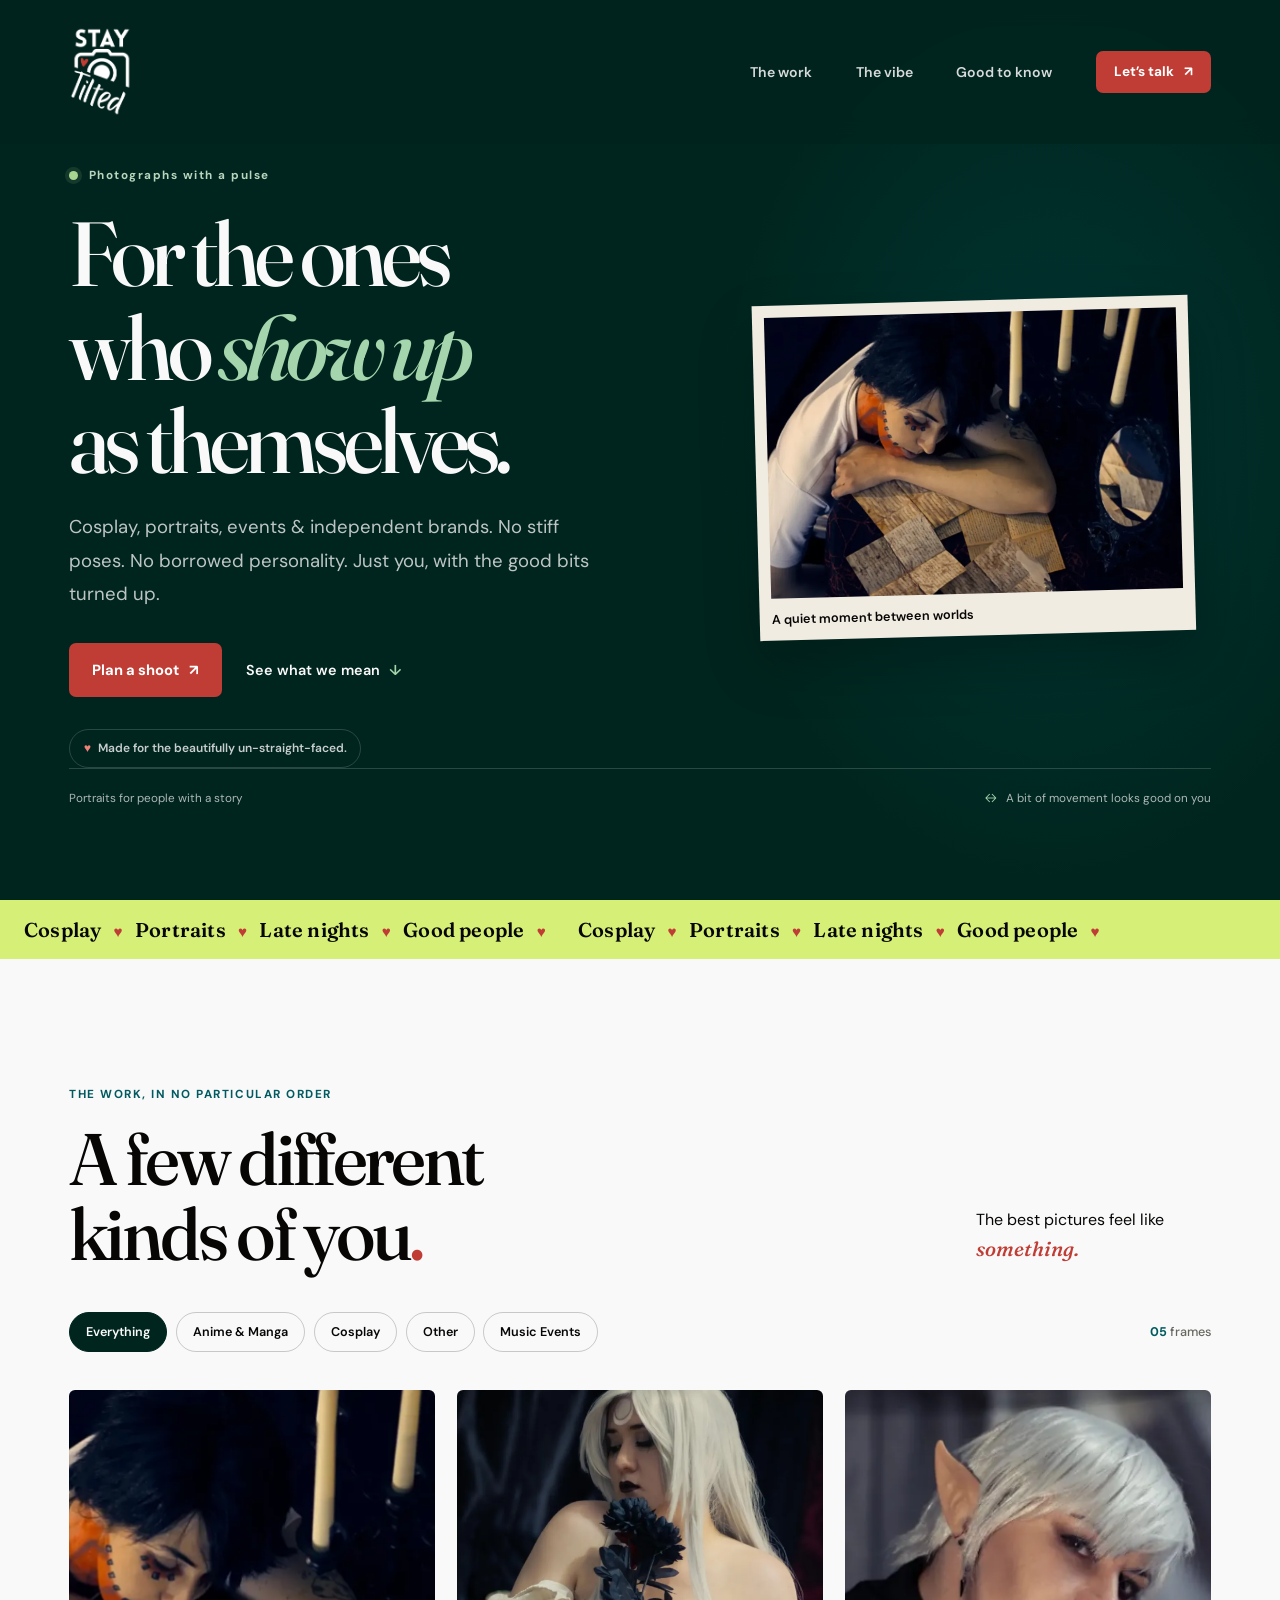
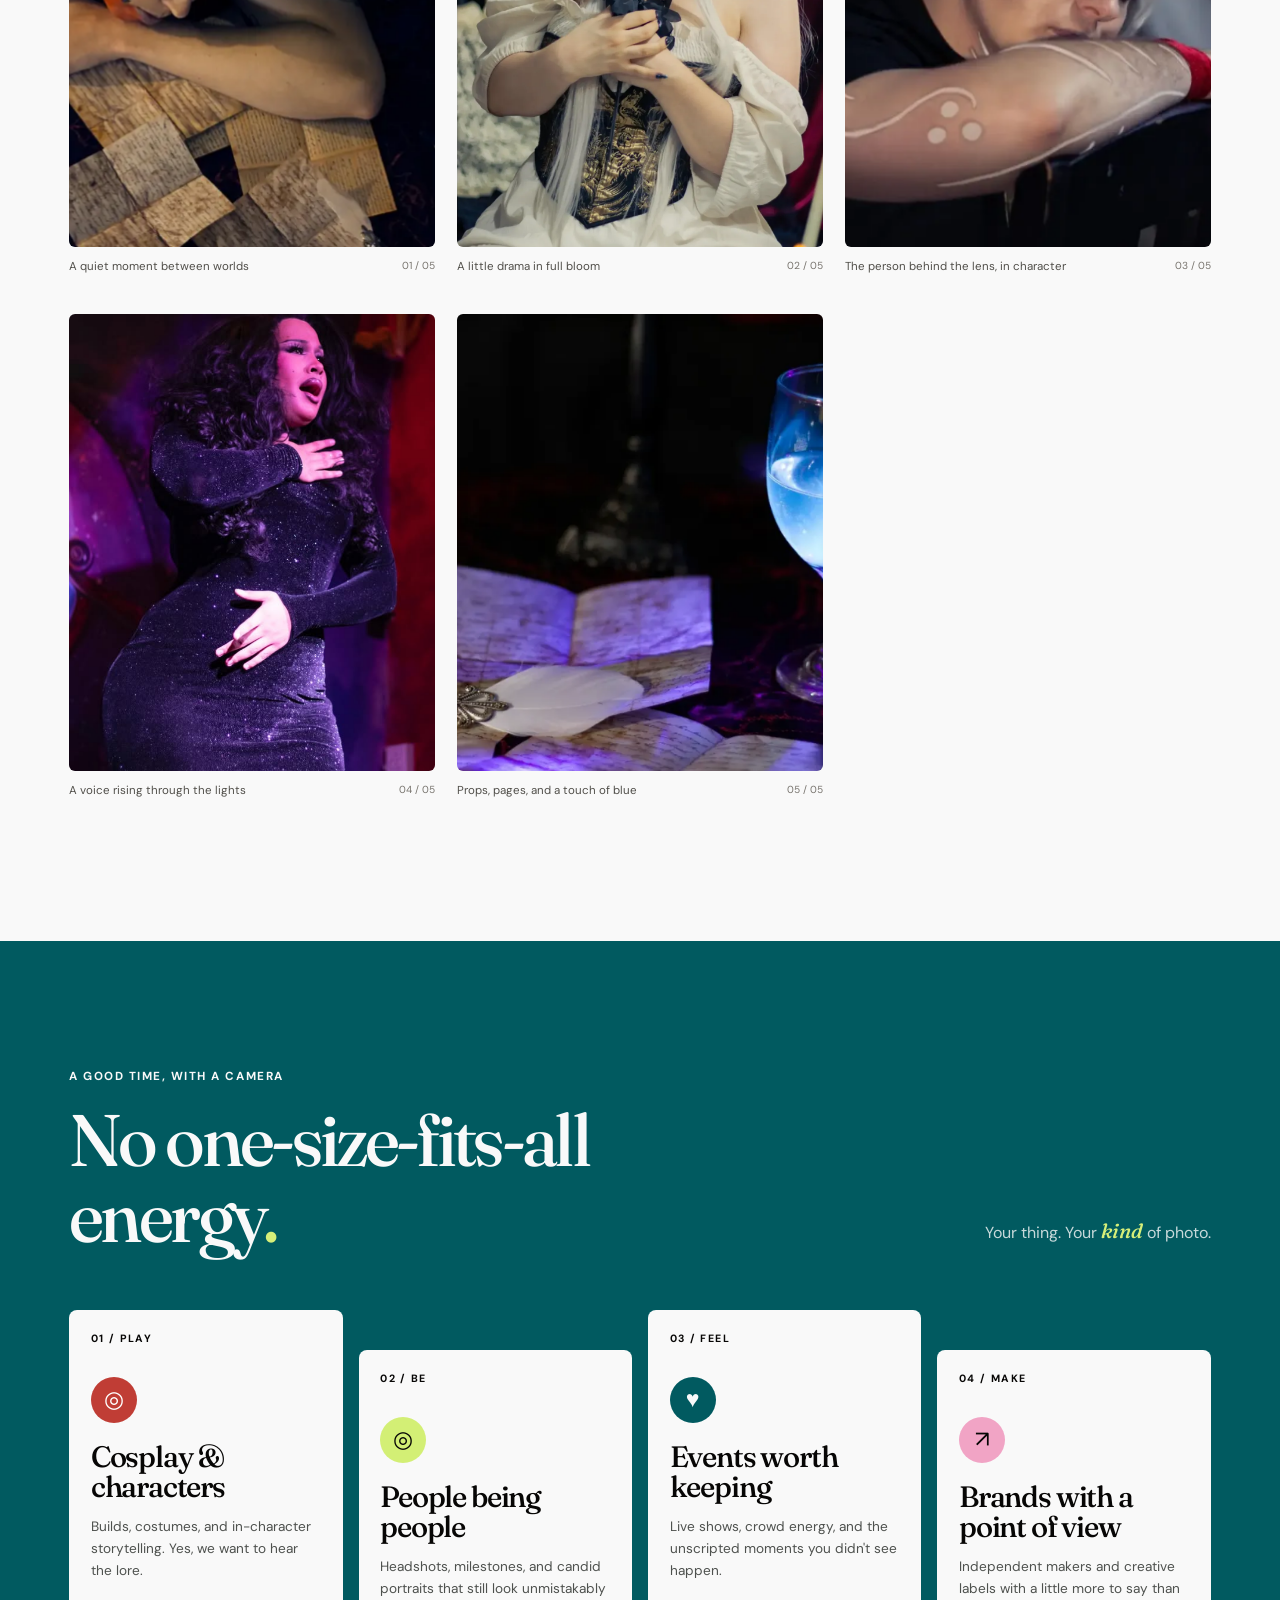
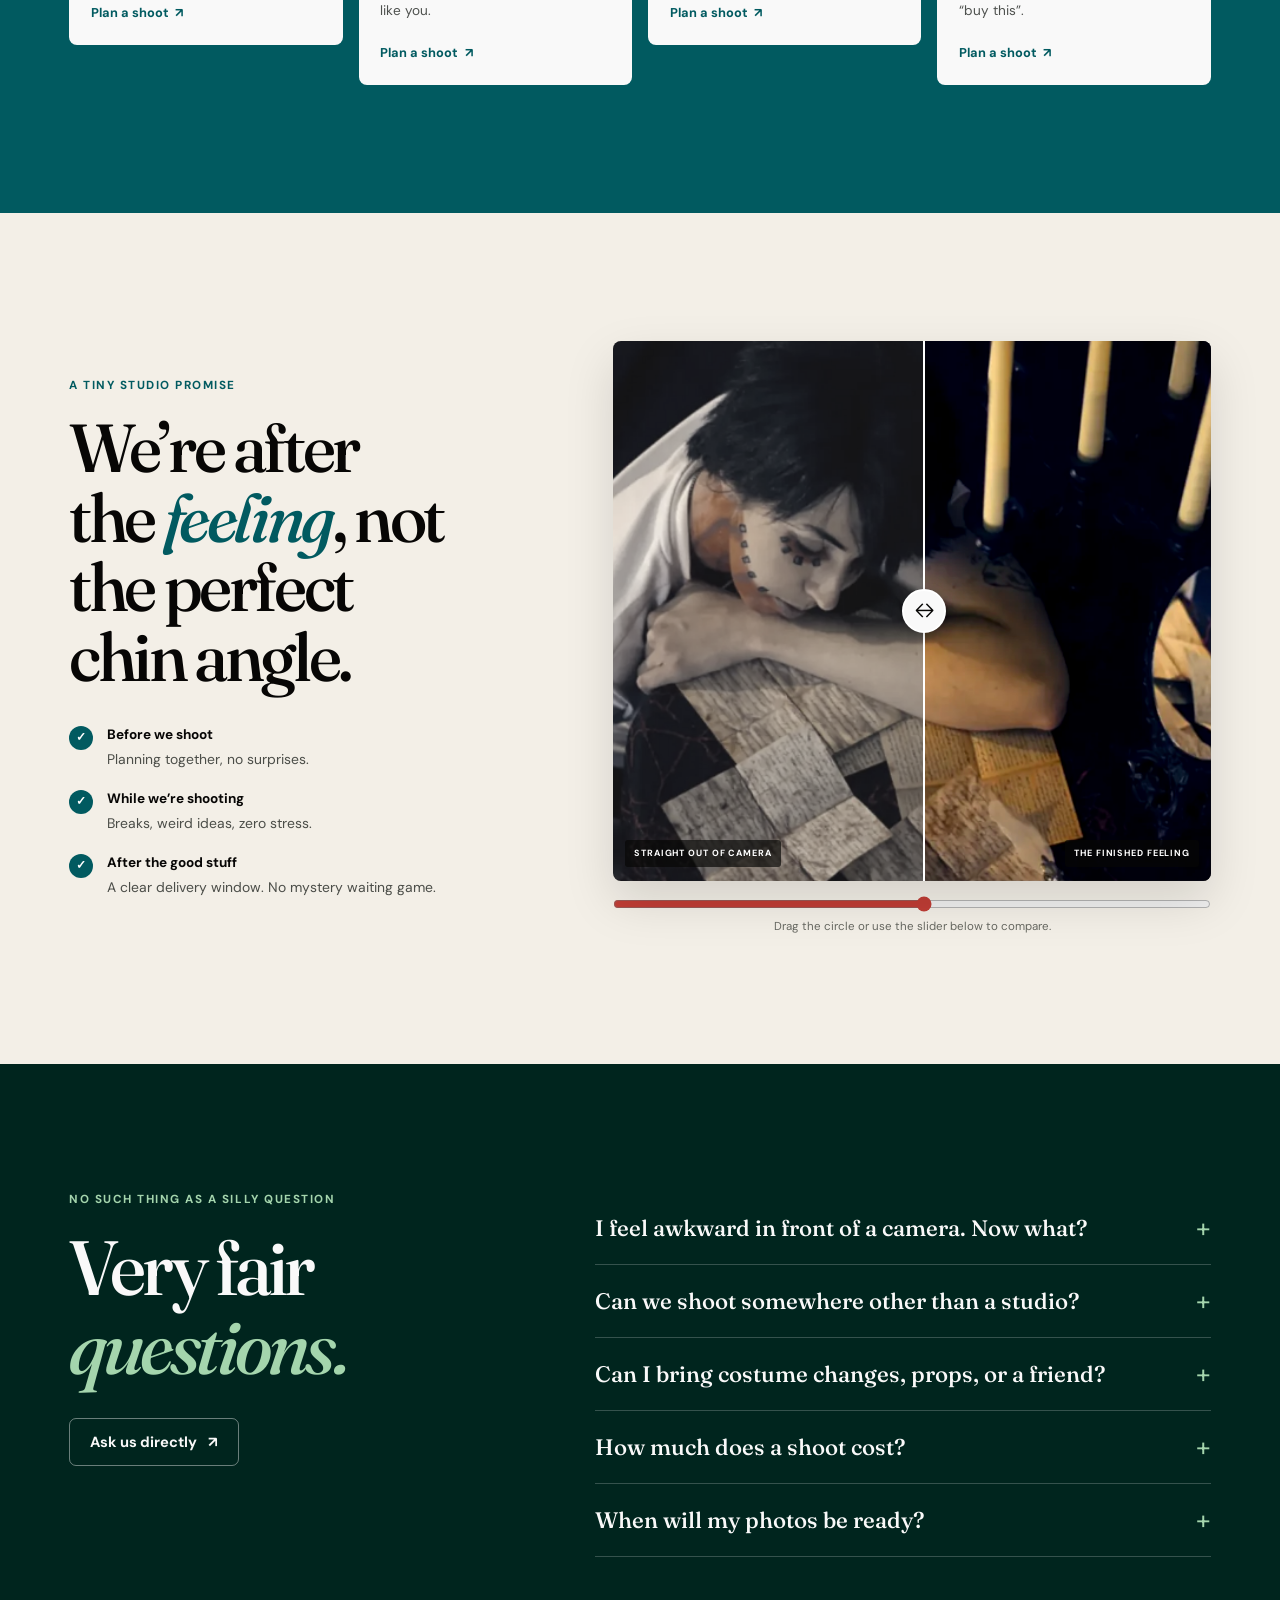
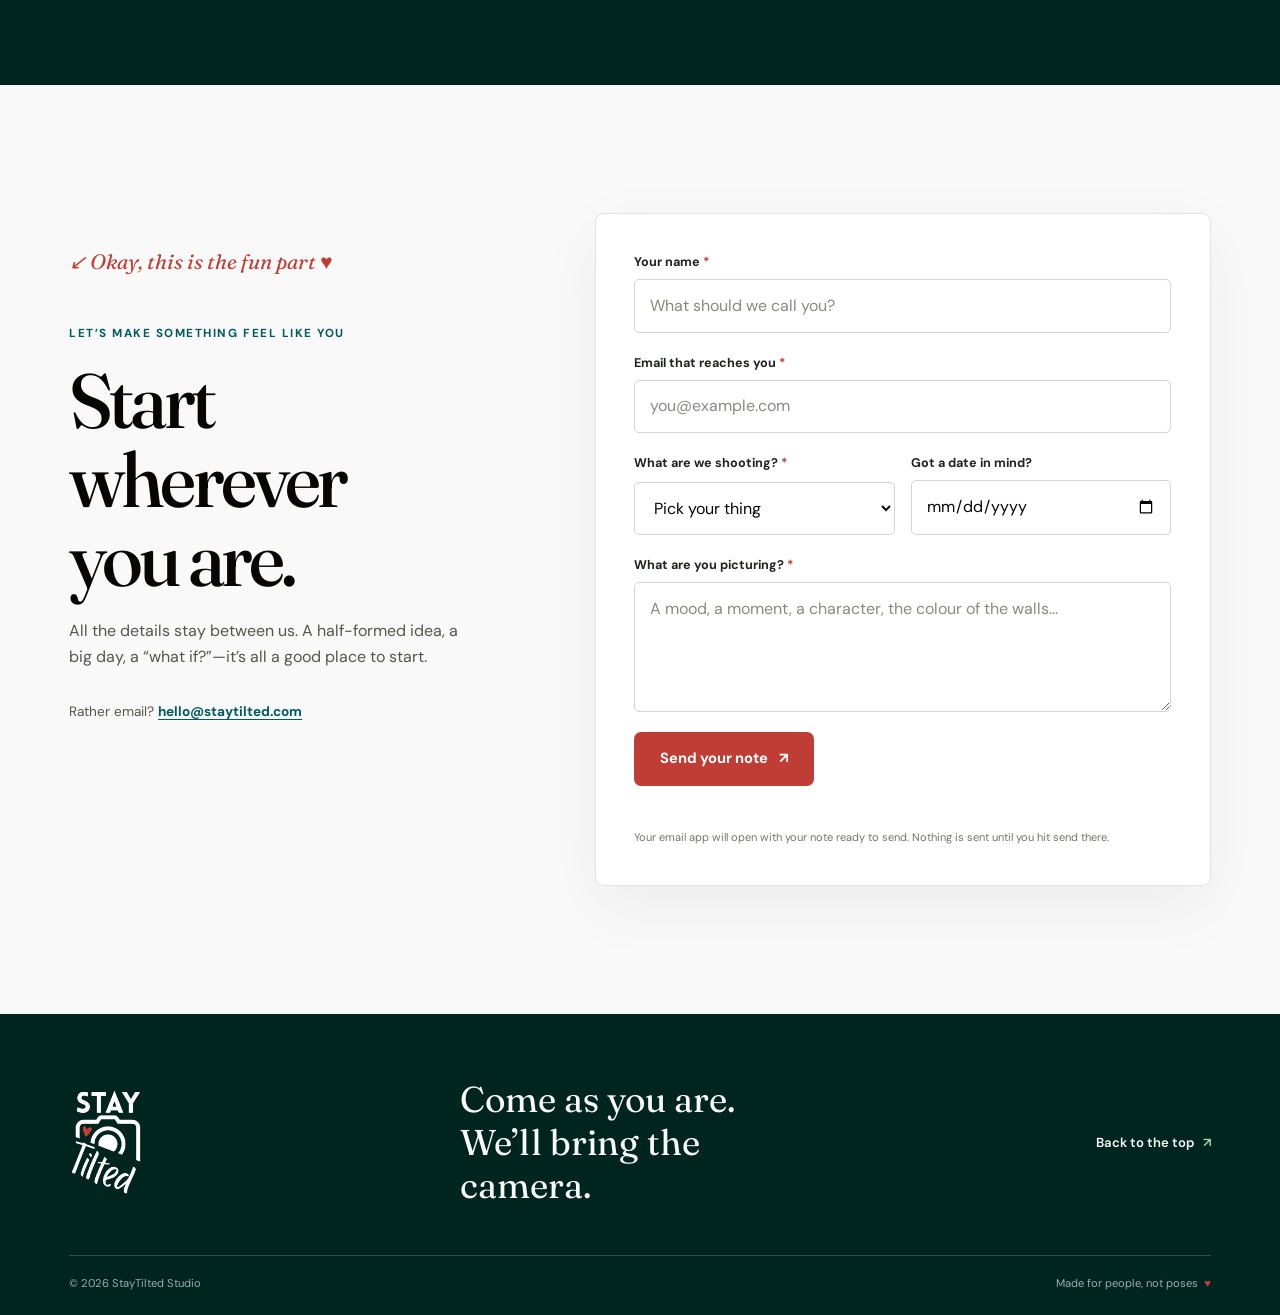
==== index.html @ 844692a7 "Refine hero layout and gallery" ====
<!doctype html>
<html lang="en">
<head>
  <meta charset="utf-8">
  <meta name="viewport" content="width=device-width, initial-scale=1">
  <meta name="theme-color" content="#00251e">
  <title>StayTilted Studio — Photographs with a pulse</title>
  <meta name="description" content="Cosplay, portraits, live events and creative brands. Come as you are. Leave with photos that feel like you.">
  <meta property="og:type" content="website">
  <meta property="og:title" content="StayTilted Studio — Photographs with a pulse">
  <meta property="og:description" content="Cosplay, portraits, live events and creative brands. No stiff poses. Just you, with the good bits turned up.">
  <link rel="icon" href="assets/favicon.svg" type="image/svg+xml">
  <link rel="preconnect" href="https://fonts.googleapis.com">
  <link rel="preconnect" href="https://fonts.gstatic.com" crossorigin>
  <link href="https://fonts.googleapis.com/css2?family=DM+Sans:wght@400;500;600;700&family=Fraunces:ital,opsz,wght@0,9..144,500;0,9..144,600;0,9..144,700;1,9..144,500;1,9..144,600&display=swap" rel="stylesheet">
  <link rel="stylesheet" href="styles.css">
  <script>document.documentElement.classList.add('js');</script>
</head>
<body>
  <a class="skip-link" href="#main">Skip to content</a>
  <header class="site-header">
    <nav class="nav container" aria-label="Main navigation">
      <a class="brand" href="#top" aria-label="StayTilted Studio, back to top">
        <img class="brand-logo" src="Footage/Stay%20Tilted%20Logo%20white.png" alt="Stay Tilted">
      </a>
      <button class="nav-toggle" type="button" aria-expanded="false" aria-controls="nav-links" aria-label="Open menu">
        <span></span><span></span>
      </button>
      <ul class="nav-links" id="nav-links">
        <li><a href="#work">The work</a></li>
        <li><a href="#vibe">The vibe</a></li>
        <li><a href="#faq">Good to know</a></li>
        <li><a class="btn btn--red nav-cta" href="#contact">Let’s talk <span aria-hidden="true">↗</span></a></li>
      </ul>
    </nav>
  </header>

  <main id="main">
    <section class="hero" id="top" aria-labelledby="hero-title">
      <div class="container hero-layout">
        <div class="hero-copy">
          <p class="eyebrow hero-eyebrow"><span class="live-dot"></span> Photographs with a pulse</p>
          <h1 id="hero-title">For the ones who <em>show up</em> as themselves.</h1>
          <p class="hero-intro">Cosplay, portraits, events &amp; independent brands. No stiff poses. No borrowed personality. Just you, with the good bits turned up.</p>
          <div class="hero-actions">
            <a class="btn btn--red btn--large" href="#contact">Plan a shoot <span aria-hidden="true">↗</span></a>
            <a class="under-link" href="#work">See what we mean <span aria-hidden="true">↓</span></a>
          </div>
          <p class="signature"><span aria-hidden="true">♥</span> Made for the beautifully un-straight-faced.</p>
        </div>
        <div class="hero-collage" aria-label="A portrait from the StayTilted studio">
          <figure class="hero-photo">
            <img class="library-photo is-unloaded" data-library-photo="featured" alt="" fetchpriority="high">
            <figcaption class="photo-caption"></figcaption>
          </figure>
        </div>
      </div>
      <div class="hero-bottom container">
        <span>Portraits for people with a story</span>
        <span><span aria-hidden="true">↔</span> A bit of movement looks good on you</span>
      </div>
    </section>

    <div class="ticker" aria-label="Cosplay, portraits, late nights, good people">
      <div class="ticker-track" aria-hidden="true">
        <span>Cosplay <b>♥</b> Portraits <b>♥</b> Late nights <b>♥</b> Good people <b>♥</b> </span>
        <span>Cosplay <b>♥</b> Portraits <b>♥</b> Late nights <b>♥</b> Good people <b>♥</b> </span>
      </div>
    </div>

    <section class="section work on-light" id="work" aria-labelledby="work-title">
      <div class="container">
        <div class="section-heading work-heading">
          <div>
            <p class="eyebrow eyebrow-dark">THE WORK, IN NO PARTICULAR ORDER</p>
            <h2 id="work-title">A few different<br>kinds of you<span class="period">.</span></h2>
          </div>
          <p class="heading-aside">The best pictures feel like <em>something.</em></p>
        </div>
        <div class="work-toolbar">
          <div class="gallery-filters" role="group" aria-label="Filter photos by category">
            <button class="filter-chip" type="button" data-filter="all" aria-pressed="true">Everything</button>
          </div>
          <p class="frame-count" id="frame-count" aria-live="polite">00 <span>frames</span></p>
        </div>
        <div class="gallery" aria-live="polite">
        </div>
        <p class="gallery-empty" role="status">Loading photos from the studio library…</p>
      </div>
    </section>

    <section class="section services" id="vibe" aria-labelledby="vibe-title">
      <div class="container">
        <div class="section-heading services-heading">
          <div>
            <p class="eyebrow">A GOOD TIME, WITH A CAMERA</p>
            <h2 id="vibe-title">No one-size-fits-all<br>energy<span class="cream-period">.</span></h2>
          </div>
          <p class="heading-aside">Your thing. Your <em>kind</em> of photo.</p>
        </div>
        <div class="service-grid">
          <article class="service-card service-card--play">
            <span class="service-kicker">01 / PLAY</span><span class="service-symbol" aria-hidden="true">◎</span>
            <h3>Cosplay &amp;<br>characters</h3>
            <p>Builds, costumes, and in-character storytelling. Yes, we want to hear the lore.</p>
            <a href="#contact" data-type="Cosplay">Plan a shoot <span aria-hidden="true">↗</span></a>
          </article>
          <article class="service-card service-card--be">
            <span class="service-kicker">02 / BE</span><span class="service-symbol" aria-hidden="true">◎</span>
            <h3>People being<br>people</h3>
            <p>Headshots, milestones, and candid portraits that still look unmistakably like you.</p>
            <a href="#contact" data-type="Portraits">Plan a shoot <span aria-hidden="true">↗</span></a>
          </article>
          <article class="service-card service-card--feel">
            <span class="service-kicker">03 / FEEL</span><span class="service-symbol" aria-hidden="true">♥</span>
            <h3>Events worth<br>keeping</h3>
            <p>Live shows, crowd energy, and the unscripted moments you didn't see happen.</p>
            <a href="#contact" data-type="Events">Plan a shoot <span aria-hidden="true">↗</span></a>
          </article>
          <article class="service-card service-card--make">
            <span class="service-kicker">04 / MAKE</span><span class="service-symbol" aria-hidden="true">↗</span>
            <h3>Brands with a<br>point of view</h3>
            <p>Independent makers and creative labels with a little more to say than “buy this”.</p>
            <a href="#contact" data-type="Brands">Plan a shoot <span aria-hidden="true">↗</span></a>
          </article>
        </div>
      </div>
    </section>

    <section class="section promise on-light" id="promise" aria-labelledby="promise-title">
      <div class="container promise-grid">
        <div class="promise-copy">
          <p class="eyebrow eyebrow-dark">A TINY STUDIO PROMISE</p>
          <h2 id="promise-title">We’re after the <em>feeling</em>, not the perfect chin angle.</h2>
          <ul class="promise-list">
            <li><span aria-hidden="true">✓</span><p><strong>Before we shoot</strong> Planning together, no surprises.</p></li>
            <li><span aria-hidden="true">✓</span><p><strong>While we’re shooting</strong> Breaks, weird ideas, zero stress.</p></li>
            <li><span aria-hidden="true">✓</span><p><strong>After the good stuff</strong> A clear delivery window. No mystery waiting game.</p></li>
          </ul>
        </div>
        <div class="comparison">
          <div class="comparison-frame" id="comparison-frame" style="--split: 52%">
            <img class="comparison-base library-photo is-unloaded" data-library-photo="comparison-base" alt="" loading="lazy" draggable="false">
            <img class="comparison-finish library-photo is-unloaded" data-library-photo="comparison-finish" alt="" aria-hidden="true" loading="lazy" draggable="false">
            <span class="comparison-label comparison-label--left">STRAIGHT OUT OF CAMERA</span>
            <span class="comparison-label comparison-label--right">THE FINISHED FEELING</span>
            <span class="comparison-divider" aria-hidden="true"><span>↔</span></span>
          </div>
          <label class="sr-only" for="comparison-range">Compare straight out of camera with the finished photo</label>
          <input class="comparison-range" id="comparison-range" type="range" min="0" max="100" value="52" aria-valuetext="52 percent finished photo">
          <p class="comparison-hint">Drag the circle or use the slider below to compare.</p>
        </div>
      </div>
    </section>

    <section class="section faq" id="faq" aria-labelledby="faq-title">
      <div class="container faq-grid">
        <div class="faq-intro">
          <p class="eyebrow">NO SUCH THING AS A SILLY QUESTION</p>
          <h2 id="faq-title">Very fair<br><em>questions.</em></h2>
          <a class="btn btn--outline" href="#contact">Ask us directly <span aria-hidden="true">↗</span></a>
        </div>
        <div class="questions">
          <details>
            <summary>I feel awkward in front of a camera. Now what?</summary>
            <p>Same as most people, honestly. We keep things moving, give you something to do, and never expect you to magically know how to pose. You can take a breather whenever you need one.</p>
          </details>
          <details>
            <summary>Can we shoot somewhere other than a studio?</summary>
            <p>Absolutely. Your favourite coffee shop, a quiet bit of coastline, a convention floor, your own living room—we’ll find a place that feels like you.</p>
          </details>
          <details>
            <summary>Can I bring costume changes, props, or a friend?</summary>
            <p>Please do. Bring the outfit, the prop, the hype person, and anything else that helps you feel at home in front of the camera.</p>
          </details>
          <details>
            <summary>How much does a shoot cost?</summary>
            <p>It depends on what we’re making together. Tell us a little about the idea and we’ll send a clear, no-pressure quote before anything is booked.</p>
          </details>
          <details>
            <summary>When will my photos be ready?</summary>
            <p>We’ll give you a delivery window before we shoot and keep you in the loop. No vanishing acts, no mystery waiting game.</p>
          </details>
        </div>
      </div>
    </section>

    <section class="section contact on-light" id="contact" aria-labelledby="contact-title">
      <div class="container contact-grid">
        <div class="contact-copy">
          <p class="contact-doodle">↙ Okay, this is the fun part <span aria-hidden="true">♥</span></p>
          <p class="eyebrow eyebrow-dark">LET’S MAKE SOMETHING FEEL LIKE YOU</p>
          <h2 id="contact-title">Start wherever you are.</h2>
          <p class="contact-intro">All the details stay between us. A half-formed idea, a big day, a “what if?”—it’s all a good place to start.</p>
          <p class="contact-email">Rather email? <a href="mailto:hello@staytilted.com">hello@staytilted.com</a></p>
        </div>
        <form class="form" id="enquiry" action="mailto:hello@staytilted.com" method="post" enctype="text/plain" data-email="hello@staytilted.com" novalidate>
          <div class="field">
            <label for="f-name">Your name <span aria-hidden="true">*</span></label>
            <input id="f-name" name="name" type="text" autocomplete="name" placeholder="What should we call you?" required>
            <span class="field-error" id="name-error"></span>
          </div>
          <div class="field">
            <label for="f-email">Email that reaches you <span aria-hidden="true">*</span></label>
            <input id="f-email" name="email" type="email" autocomplete="email" placeholder="you@example.com" required>
            <span class="field-error" id="email-error"></span>
          </div>
          <div class="form-row">
            <div class="field">
              <label for="f-type">What are we shooting? <span aria-hidden="true">*</span></label>
              <select id="f-type" name="type" required>
                <option value="" selected disabled>Pick your thing</option>
                <option>Cosplay</option><option>Portraits</option><option>Events</option><option>Brands</option><option>Something else</option>
              </select>
              <span class="field-error" id="type-error"></span>
            </div>
            <div class="field">
              <label for="f-date">Got a date in mind?</label>
              <input id="f-date" name="date" type="date">
            </div>
          </div>
          <div class="field">
            <label for="f-message">What are you picturing? <span aria-hidden="true">*</span></label>
            <textarea id="f-message" name="message" rows="4" placeholder="A mood, a moment, a character, the colour of the walls..." required></textarea>
            <span class="field-error" id="message-error"></span>
          </div>
          <button class="btn btn--red btn--large submit-btn" type="submit"><span class="submit-label">Send your note</span><span aria-hidden="true">↗</span></button>
          <p class="form-status" id="form-status" role="status" aria-live="polite"></p>
          <p class="form-small">Your email app will open with your note ready to send. Nothing is sent until you hit send there.</p>
        </form>
      </div>
    </section>
  </main>

  <footer class="site-footer">
    <div class="container footer-main">
      <a class="brand footer-brand" href="#top" aria-label="StayTilted Studio, back to top">
        <img class="footer-logo" src="Footage/Stay%20Tilted%20Logo%20white.png" alt="Stay Tilted">
      </a>
      <p class="footer-line">Come as you are.<br>We’ll bring the camera.</p>
      <a class="back-top" href="#top">Back to the top <span aria-hidden="true">↗</span></a>
    </div>
    <div class="container footer-bottom">
      <span>© <span id="year">2026</span> StayTilted Studio</span>
      <span>Made for people, not poses <b aria-hidden="true">♥</b></span>
    </div>
  </footer>

  <dialog class="lightbox" id="lightbox" aria-label="Photo viewer">
    <button class="lb-btn lb-close" type="button" aria-label="Close photo viewer">×</button>
    <button class="lb-btn lb-prev" type="button" aria-label="Previous photo">←</button>
    <figure class="lb-figure"><img class="lb-img" alt=""><figcaption class="lb-caption"></figcaption></figure>
    <button class="lb-btn lb-next" type="button" aria-label="Next photo">→</button>
    <p class="lb-count" aria-live="polite"></p>
  </dialog>
  <script src="script.js" defer></script>
</body>
</html>
---- styles.css ----
:root {
  color-scheme: light;
  --forest: #00251e;
  --green: #00463e;
  --teal: #015a60;
  --cream: #f9f9f9;
  --red: #c03d35;
  --ink: #070605;
  --lime: #d3ef75;
  --pink: #f1a4c5;
  --display: "Fraunces", Georgia, serif;
  --body: "DM Sans", "Avenir Next", sans-serif;
  --gutter: clamp(1.2rem, 5.4vw, 5.5rem);
  --max-width: 1320px;
  --header-height: 144px;
  --ease: cubic-bezier(.2, .75, .25, 1);
}

*, *::before, *::after { box-sizing: border-box; }
html { scroll-behavior: smooth; scroll-padding-top: calc(var(--header-height) + 1.2rem); -webkit-text-size-adjust: 100%; }
body { margin: 0; background: var(--forest); color: var(--cream); font: 16px/1.6 var(--body); -webkit-font-smoothing: antialiased; overflow-x: hidden; }
body:has(dialog[open]) { overflow: hidden; }
img, svg { display: block; max-width: 100%; }
a { color: inherit; }
button, input, select, textarea { font: inherit; }
button, a, input[type="range"] { touch-action: manipulation; }
::selection { color: var(--cream); background: var(--red); }
:focus-visible { outline: 3px solid var(--red); outline-offset: 4px; }
h1, h2, h3, p, figure, ul { margin: 0; }
h1, h2, h3 { font-family: var(--display); font-weight: 500; line-height: 1.03; text-wrap: balance; }
h1 { max-width: 770px; font-size: clamp(3.55rem, 7.1vw, 7.4rem); letter-spacing: -.055em; }
h1 em, h2 em, .heading-aside em { font-weight: 500; }
h1 em { color: #a4d5ad; }
h2 { font-size: clamp(3rem, 5.4vw, 5.7rem); letter-spacing: -.05em; }
h3 { font-size: clamp(2rem, 3.2vw, 3rem); letter-spacing: -.04em; }
.container { width: min(100% - var(--gutter) * 2, var(--max-width)); margin-inline: auto; }
.sr-only { position: absolute; width: 1px; height: 1px; padding: 0; margin: -1px; overflow: hidden; clip: rect(0,0,0,0); white-space: nowrap; border: 0; }
.skip-link { position: fixed; z-index: 100; top: .75rem; left: .75rem; padding: .8rem 1rem; color: var(--forest); background: var(--cream); border-radius: 6px; transform: translateY(-160%); }
.skip-link:focus { transform: translateY(0); }
.on-light { color: var(--ink); background: var(--cream); }
.eyebrow { display: flex; align-items: center; gap: .65rem; font-size: .73rem; font-weight: 700; line-height: 1.3; letter-spacing: .13em; }
.eyebrow-dark { color: var(--teal); }
.period { color: var(--red); }
.btn { display: inline-flex; min-height: 48px; align-items: center; justify-content: center; gap: .65rem; padding: .8rem 1.25rem; border: 1px solid transparent; border-radius: 7px; font-size: .92rem; font-weight: 700; line-height: 1.15; text-align: center; text-decoration: none; transition: background-color .2s, color .2s, transform .2s var(--ease); cursor: pointer; }
.btn:hover { transform: translateY(-2px); }
.btn--red { color: #fff; background: var(--red); }
.btn--red:hover { background: #a8312b; }
.btn--large { min-height: 54px; padding-inline: 1.35rem; }
.btn--outline { color: var(--cream); border-color: rgba(249,249,249,.42); background: transparent; }
.btn--outline:hover { color: var(--forest); background: var(--cream); }
.site-header { position: fixed; z-index: 30; inset: 0 0 auto; height: var(--header-height); background: rgba(0,37,30,.94); backdrop-filter: blur(12px); }
.nav { display: flex; height: 100%; align-items: center; justify-content: space-between; }
.brand { display: inline-flex; align-items: center; text-decoration: none; }
.brand-logo { display: block; width: 64px; height: auto; }
.nav-links { display: flex; align-items: center; gap: clamp(1.35rem, 3.4vw, 3rem); margin: 0; padding: 0; list-style: none; }
.nav-links a:not(.btn) { color: rgba(249,249,249,.86); font-size: .88rem; font-weight: 600; text-decoration: none; transition: color .2s; }
.nav-links a:not(.btn):hover { color: #a4d5ad; }
.nav-cta { min-height: 42px; padding: .68rem 1.05rem; font-size: .85rem; }
.nav-toggle { display: none; }

.hero { position: relative; min-height: 760px; min-height: min(900px, 100svh); overflow: hidden; padding: calc(var(--header-height) + 1.5rem) 0 2.4rem; background: var(--forest); }
.hero::before { position: absolute; inset: 0 0 0 55%; content: ""; background: radial-gradient(ellipse at 60% 48%, rgba(1,90,96,.31), transparent 68%); pointer-events: none; }
.hero-layout { position: relative; display: grid; min-height: 590px; grid-template-columns: 1.12fr .88fr; align-items: center; gap: clamp(2rem, 5vw, 5.5rem); }
.hero-copy { position: relative; z-index: 2; display: flex; flex-direction: column; align-items: flex-start; }
.hero-eyebrow { margin-bottom: 1.5rem; color: #b7d6bc; }
.live-dot { width: 9px; height: 9px; border-radius: 50%; background: #a8d690; box-shadow: 0 0 0 4px rgba(168,214,144,.12); }
.hero h1 { margin-bottom: 1.45rem; }
.hero-intro { max-width: 540px; color: rgba(249,249,249,.76); font-size: clamp(1rem, 1.5vw, 1.16rem); line-height: 1.8; }
.hero-actions { display: flex; flex-wrap: wrap; align-items: center; gap: 1rem 1.5rem; margin-top: 2rem; }
.under-link { font-size: .9rem; font-weight: 600; text-decoration: none; }
.under-link span { display: inline-block; margin-left: .35rem; color: #a4d5ad; }
.signature { margin-top: 2rem; padding: .55rem .85rem; border: 1px solid rgba(249,249,249,.17); border-radius: 999px; color: rgba(249,249,249,.8); font-size: .75rem; font-weight: 600; }
.signature span { margin-right: .25rem; color: #ee8279; }
.hero-collage { position: relative; width: min(100%, 520px); height: 460px; justify-self: center; }
.hero-photo { position: absolute; top: 50%; left: 50%; width: min(92%, 460px); padding: 12px 12px 42px; transform: translate(-50%, -50%) rotate(-1.5deg); background: #f1ece2; box-shadow: 0 24px 55px rgba(0,0,0,.24); }
.hero-photo img { width: 100%; height: auto; object-fit: contain; }
.library-photo.is-unloaded { visibility: hidden; }
.photo-caption { position: absolute; right: 12px; bottom: 0; left: 12px; display: flex; min-height: 42px; align-items: center; color: var(--ink); font-size: .8rem; font-weight: 600; }
.hero-bottom { position: relative; display: flex; align-items: center; justify-content: space-between; gap: 1rem; padding-top: 1.25rem; border-top: 1px solid rgba(249,249,249,.17); color: rgba(249,249,249,.69); font-size: .73rem; }
.hero-bottom span:last-child span { margin-right: .35rem; color: #a4d5ad; }

.ticker { overflow: hidden; padding: .85rem 0; color: var(--ink); background: #d5ef77; }
.ticker-track { display: flex; width: max-content; animation: marquee 34s linear infinite; }
.ticker-track span { flex: 0 0 auto; padding-left: 1.5rem; font-family: var(--display); font-size: 1.25rem; font-weight: 600; letter-spacing: .01em; white-space: nowrap; }
.ticker-track b { margin-inline: .5rem; color: var(--red); font-family: var(--body); font-size: .95rem; }
@keyframes marquee { to { transform: translateX(-50%); } }

.section { padding-block: clamp(5.5rem, 10vw, 9.5rem); }
.section-heading { display: flex; align-items: end; justify-content: space-between; gap: 2rem; }
.section-heading .eyebrow { margin-bottom: 1.2rem; }
.section-heading h2 { font-size: clamp(3rem, 5.7vw, 6rem); }
.heading-aside { max-width: 235px; padding-bottom: .45rem; font-size: 1rem; line-height: 1.55; }
.heading-aside em { color: var(--red); font-family: var(--display); font-size: 1.28em; }
.work { padding-bottom: clamp(6rem, 11vw, 10rem); }
.work-heading { margin-bottom: 2.5rem; }
.work-toolbar { display: flex; align-items: center; justify-content: space-between; gap: 1rem; margin-bottom: 2.4rem; }
.gallery-filters { display: flex; flex-wrap: wrap; gap: .55rem; }
.filter-chip { min-height: 38px; padding: .55rem 1rem; border: 1px solid rgba(7,6,5,.2); border-radius: 999px; color: var(--ink); background: transparent; font-size: .79rem; font-weight: 600; cursor: pointer; transition: color .2s, background-color .2s, border-color .2s; }
.filter-chip:hover, .filter-chip[aria-pressed="true"] { border-color: var(--forest); color: var(--cream); background: var(--forest); }
.frame-count { flex: none; color: var(--teal); font-size: .79rem; font-weight: 700; }
.frame-count span { color: #676761; font-weight: 500; }
.gallery { display: grid; grid-template-columns: repeat(3, minmax(0, 1fr)); align-items: start; gap: clamp(1.75rem, 3vw, 2.5rem) 1.4rem; }
.shot { min-width: 0; }
.shot[hidden] { display: none; }
.shot-open { position: relative; display: block; width: 100%; padding: 0; overflow: hidden; border: 0; border-radius: 6px; background: #ded8ce; text-align: left; cursor: zoom-in; }
.shot-open img { display: block; width: 100%; aspect-ratio: 4 / 5; object-fit: cover; transition: transform .6s var(--ease); }
.shot-open:hover img, .shot-open:focus-visible img { transform: scale(1.045); }
.shot-overlay { position: absolute; inset: 0; display: flex; align-items: end; justify-content: space-between; padding: 1rem; color: white; background: linear-gradient(0deg, rgba(7,6,5,.78), transparent 53%); opacity: 0; transition: opacity .25s; }
.shot-open:hover .shot-overlay, .shot-open:focus-visible .shot-overlay { opacity: 1; }
.shot-overlay > span:first-child { display: grid; gap: .25rem; }
.shot-overlay small { font-size: .61rem; font-weight: 700; letter-spacing: .13em; }
.shot-overlay strong { font-family: var(--display); font-size: 1.15rem; font-weight: 500; }
.zoom-icon { display: grid; width: 34px; height: 34px; place-items: center; border: 1px solid rgba(255,255,255,.7); border-radius: 50%; }
.shot figcaption { display: flex; justify-content: space-between; gap: .5rem; padding-top: .65rem; color: #514f4a; font-size: .72rem; }
.shot figcaption span { color: #77736d; font-size: .64rem; }
.gallery-empty { padding: 2.5rem; border: 1px dashed rgba(7,6,5,.24); border-radius: 8px; text-align: center; }

.services { color: var(--cream); background: var(--teal); }
.services-heading { margin-bottom: 3.5rem; }
.services-heading .heading-aside { color: rgba(249,249,249,.8); }
.services-heading .heading-aside em { color: #d6ef79; }
.cream-period { color: #d6ef79; }
.service-grid { display: grid; grid-template-columns: repeat(4, minmax(0, 1fr)); align-items: start; gap: 1rem; }
.service-card { position: relative; display: flex; min-height: 335px; flex-direction: column; align-items: flex-start; padding: 1.35rem; border-radius: 8px; color: var(--ink); background: var(--cream); }
.service-card:nth-child(even) { margin-top: 2.5rem; }
.service-kicker { font-size: .66rem; font-weight: 700; letter-spacing: .13em; }
.service-symbol { display: grid; width: 46px; height: 46px; margin: 1.8rem 0 1.2rem; place-items: center; border-radius: 50%; font-size: 1.45rem; }
.service-card--play .service-symbol { color: #fff; background: var(--red); }
.service-card--be .service-symbol { background: var(--lime); }
.service-card--feel .service-symbol { color: var(--cream); background: var(--teal); }
.service-card--make .service-symbol { background: var(--pink); }
.service-card h3 { margin-bottom: .8rem; font-size: clamp(1.65rem, 2.3vw, 2.25rem); }
.service-card p { margin-bottom: 1.25rem; color: #4e514e; font-size: .85rem; line-height: 1.65; }
.service-card > a { display: inline-flex; gap: .4rem; align-items: center; margin-top: auto; color: var(--teal); font-size: .8rem; font-weight: 700; text-decoration: none; }
.service-card > a:hover { color: var(--red); }

.promise { background: #f3efe7; }
.promise-grid { display: grid; grid-template-columns: .85fr 1.15fr; align-items: center; gap: clamp(3rem, 8vw, 8rem); }
.promise-copy > .eyebrow { margin-bottom: 1.2rem; }
.promise-copy h2 { max-width: 550px; font-size: clamp(3.15rem, 5.3vw, 5.5rem); }
.promise-copy h2 em { color: var(--teal); }
.promise-list { display: grid; gap: 1.1rem; margin: 2rem 0 0; padding: 0; list-style: none; }
.promise-list li { display: flex; align-items: flex-start; gap: .85rem; }
.promise-list li > span { display: grid; width: 24px; height: 24px; flex: none; margin-top: .1rem; place-items: center; border-radius: 50%; color: white; background: var(--teal); font-size: .76rem; font-weight: 700; }
.promise-list p { color: #4b4d48; font-size: .87rem; }
.promise-list strong { display: block; margin-bottom: .15rem; color: var(--ink); font-size: .85rem; }
.comparison { min-width: 0; }
.comparison-frame { position: relative; overflow: hidden; border-radius: 8px; background: #c7c1b6; box-shadow: 0 20px 50px rgba(7,6,5,.13); cursor: ew-resize; touch-action: pan-y; user-select: none; }
.comparison-frame > img { display: block; width: 100%; height: clamp(330px, 46vw, 540px); object-fit: cover; object-position: center 42%; }
.comparison-base { filter: saturate(.35) contrast(.86) brightness(1.08); }
.comparison-finish { position: absolute; inset: 0; filter: saturate(1.25) contrast(1.08) sepia(.08); clip-path: inset(0 0 0 var(--split)); }
.comparison-label { position: absolute; bottom: 14px; padding: .4rem .55rem; border-radius: 3px; color: white; background: rgba(7,6,5,.67); font-size: .56rem; font-weight: 700; letter-spacing: .1em; }
.comparison-label--left { left: 12px; }
.comparison-label--right { right: 12px; }
.comparison-divider { position: absolute; inset: 0 auto 0 var(--split); width: 2px; background: white; transform: translateX(-50%); pointer-events: none; }
.comparison-divider span { position: absolute; top: 50%; left: 50%; display: grid; width: 44px; height: 44px; place-items: center; border: 2px solid white; border-radius: 50%; color: var(--ink); background: var(--cream); font-size: 1.2rem; box-shadow: 0 3px 12px rgba(0,0,0,.2); cursor: ew-resize; pointer-events: auto; transform: translate(-50%, -50%); }
.comparison-range { display: block; width: 100%; height: 28px; margin: .55rem 0 0; accent-color: var(--red); cursor: ew-resize; }
.comparison-hint { color: #686962; font-size: .72rem; text-align: center; }

.faq { background: var(--forest); }
.faq-grid { display: grid; grid-template-columns: .8fr 1.2fr; align-items: start; gap: clamp(3rem, 9vw, 9rem); }
.faq-intro .eyebrow { max-width: 270px; margin-bottom: 1.3rem; color: #a4d5ad; }
.faq-intro h2 { margin-bottom: 2rem; font-size: clamp(3.6rem, 6vw, 6.4rem); }
.faq-intro h2 em { color: #a4d5ad; }
.questions { display: grid; }
.questions details { border-bottom: 1px solid rgba(249,249,249,.21); }
.questions summary { position: relative; display: flex; min-height: 72px; align-items: center; justify-content: space-between; gap: 1.5rem; padding: 1.15rem 0; font-family: var(--display); font-size: clamp(1.12rem, 1.8vw, 1.4rem); font-weight: 500; line-height: 1.25; list-style: none; cursor: pointer; }
.questions summary::-webkit-details-marker { display: none; }
.questions summary::after { content: "+"; color: #a4d5ad; font: 400 1.65rem/1 var(--body); transition: transform .2s; }
.questions details[open] summary::after { transform: rotate(45deg); }
.questions details p { max-width: 580px; padding: 0 2.5rem 1.3rem 0; color: rgba(249,249,249,.7); font-size: .87rem; }

.contact { position: relative; overflow: hidden; background: var(--cream); }
.contact-grid { display: grid; grid-template-columns: .8fr 1.2fr; align-items: start; gap: clamp(3rem, 9vw, 9rem); }
.contact-copy { position: sticky; top: 2rem; }
.contact-doodle { margin-bottom: 3rem; color: var(--red); font-family: var(--display); font-size: 1.3rem; font-style: italic; }
.contact-doodle span { color: var(--red); }
.contact-copy > .eyebrow { margin-bottom: 1.2rem; }
.contact-copy h2 { font-size: clamp(3.6rem, 6vw, 6.3rem); }
.contact-intro { max-width: 410px; margin-top: 1.25rem; color: #55554f; font-size: 1rem; }
.contact-email { margin-top: 2rem; color: #55554f; font-size: .85rem; }
.contact-email a { color: var(--teal); font-weight: 700; text-underline-offset: 3px; }
.form { display: grid; gap: 1.25rem; padding: clamp(1.3rem, 3vw, 2.5rem); border: 1px solid rgba(7,6,5,.11); border-radius: 9px; background: #fff; box-shadow: 0 20px 65px rgba(7,6,5,.055); }
.field { display: grid; gap: .42rem; }
.field label { color: #20231f; font-size: .79rem; font-weight: 700; }
.field label span { color: var(--red); }
.field input, .field select, .field textarea { width: 100%; min-height: 50px; padding: .8rem .9rem; border: 1px solid #d5d4ce; border-radius: 5px; outline: 0; color: var(--ink); background: #fff; font-size: 16px; }
.field textarea { min-height: 120px; resize: vertical; }
.field input::placeholder, .field textarea::placeholder { color: #898982; }
.field input:focus, .field select:focus, .field textarea:focus { border-color: var(--teal); box-shadow: 0 0 0 3px rgba(1,90,96,.13); }
.field [aria-invalid="true"] { border-color: var(--red); }
.field-error { min-height: 0; color: #a42f29; font-size: .74rem; }
.field-error:empty { display: none; }
.form-row { display: grid; grid-template-columns: 1fr 1fr; gap: 1rem; }
.submit-btn { justify-self: start; min-width: 180px; }
.submit-btn:disabled { opacity: .75; cursor: wait; transform: none; }
.form-status { min-height: 1.35em; color: var(--teal); font-size: .83rem; font-weight: 600; }
.form-status.is-error { color: #a42f29; }
.form-small { margin-top: -.9rem; color: #73736d; font-size: .69rem; }

.site-footer { padding-block: 4rem 1.4rem; background: var(--forest); }
.footer-main { display: grid; grid-template-columns: 1fr 1fr 1fr; align-items: center; gap: 2rem; padding-bottom: 3rem; }
.footer-brand { justify-self: start; }
.footer-logo { display: block; width: 76px; height: auto; }
.footer-line { justify-self: center; font-family: var(--display); font-size: clamp(1.45rem, 2.8vw, 2.35rem); line-height: 1.2; }
.back-top { justify-self: end; font-size: .82rem; font-weight: 600; text-decoration: none; }
.back-top span { margin-left: .35rem; color: #a4d5ad; }
.footer-bottom { display: flex; justify-content: space-between; gap: 1rem; padding-top: 1.15rem; border-top: 1px solid rgba(249,249,249,.19); color: rgba(249,249,249,.64); font-size: .7rem; }
.footer-bottom b { margin-left: .2rem; color: var(--red); }

.lightbox { position: fixed; inset: 0; width: 100%; max-width: none; height: 100%; max-height: none; margin: 0; padding: 3rem; border: 0; color: var(--cream); background: rgba(0,20,16,.96); }
.lightbox[open] { display: grid; grid-template-columns: 60px minmax(0,1fr) 60px; align-items: center; justify-items: center; gap: 1.4rem; }
.lightbox::backdrop { background: rgba(0,20,16,.96); }
.lb-figure { display: grid; min-width: 0; max-width: min(100%, 1040px); max-height: 100%; justify-items: center; gap: .8rem; }
.lb-img { display: block; max-width: 100%; max-height: calc(100svh - 8rem); object-fit: contain; border-radius: 4px; }
.lb-caption { font-family: var(--display); font-size: 1.15rem; }
.lb-btn { display: grid; width: 48px; height: 48px; place-items: center; border: 1px solid rgba(249,249,249,.35); border-radius: 50%; color: var(--cream); background: rgba(249,249,249,.08); font-size: 1.25rem; cursor: pointer; }
.lb-btn:hover { background: var(--red); }
.lb-close { position: absolute; top: 1rem; right: 1rem; font-size: 1.7rem; }
.lb-count { position: absolute; bottom: 1rem; left: 50%; color: rgba(249,249,249,.65); font-size: .75rem; transform: translateX(-50%); }
.lb-btn[hidden] { display: none; }

html.js .hero-copy > *, html.js .section-heading, html.js .promise-copy, html.js .faq-intro, html.js .contact-copy, html.js .service-card, html.js .shot, html.js .form { animation: rise-in .7s both; }
html.js .hero-copy > *:nth-child(2) { animation-delay: .06s; }
html.js .hero-copy > *:nth-child(3) { animation-delay: .12s; }
html.js .hero-copy > *:nth-child(4) { animation-delay: .18s; }
html.js .hero-copy > *:nth-child(5) { animation-delay: .24s; }
html.js .service-card:nth-child(2) { animation-delay: .08s; }
html.js .service-card:nth-child(3) { animation-delay: .16s; }
html.js .service-card:nth-child(4) { animation-delay: .24s; }
@keyframes rise-in { from { opacity: 0; transform: translateY(14px); } to { opacity: 1; transform: translateY(0); } }

@media (max-width: 1000px) {
  :root { --header-height: 136px; }
  h1 { font-size: clamp(3.4rem, 7.7vw, 6rem); }
  .hero { min-height: 0; padding-top: calc(var(--header-height) + 1.25rem); }
  .hero-layout { min-height: 0; grid-template-columns: 1.05fr .95fr; gap: 1rem; }
  .hero-collage { height: 410px; }
  .service-grid { grid-template-columns: repeat(2, minmax(0,1fr)); gap: 1rem; }
  .service-card:nth-child(even) { margin-top: 1.4rem; }
  .service-card { min-height: 310px; }
}
@media (max-width: 760px) {
  :root { --gutter: clamp(1.15rem, 5vw, 2.4rem); --header-height: 132px; }
  .brand-logo { width: 58px; }
  .faq-intro h2 { font-size: clamp(3rem, 14vw, 3.6rem); }
  .nav-toggle { display: flex; width: 46px; height: 42px; flex-direction: column; align-items: center; justify-content: center; gap: 6px; border: 1px solid rgba(249,249,249,.32); border-radius: 5px; background: transparent; cursor: pointer; }
  .nav-toggle span { display: block; width: 18px; height: 2px; background: var(--cream); transition: transform .2s; }
  .nav-toggle[aria-expanded="true"] span:first-child { transform: translateY(4px) rotate(45deg); }
  .nav-toggle[aria-expanded="true"] span:last-child { transform: translateY(-4px) rotate(-45deg); }
  .nav-links { position: absolute; top: var(--header-height); right: 0; left: 0; display: none; align-items: stretch; gap: 0; padding: .5rem var(--gutter) 1.4rem; background: var(--forest); box-shadow: 0 18px 22px rgba(0,0,0,.18); }
  .nav-links.is-open { display: flex; flex-direction: column; }
  .nav-links li { border-bottom: 1px solid rgba(249,249,249,.13); }
  .nav-links a:not(.btn) { display: block; padding: .85rem 0; font-size: 1rem; }
  .nav-links li:last-child { padding-top: .8rem; border: 0; }
  .nav-cta { align-self: flex-start; }
  .hero { padding-top: calc(var(--header-height) + .75rem); }
  .hero-layout { grid-template-columns: 1fr; gap: 1rem; }
  .hero-copy { max-width: 660px; }
  .hero-collage { width: min(100%, 430px); height: clamp(240px, 72vw, 340px); margin: .25rem auto 0; }
  .hero-bottom { margin-top: .75rem; }
  .section-heading { align-items: flex-start; flex-direction: column; gap: 1rem; }
  .heading-aside { max-width: 330px; }
  .work-toolbar { align-items: flex-start; flex-direction: column-reverse; gap: .85rem; }
  .gallery-filters { max-width: 100%; flex-wrap: nowrap; overflow-x: auto; padding: 0 .1rem .35rem; scrollbar-width: none; }
  .gallery-filters::-webkit-scrollbar { display: none; }
  .filter-chip { flex: none; }
  .frame-count { align-self: flex-end; }
  .gallery { grid-template-columns: repeat(2, minmax(0, 1fr)); }
  .shot-overlay { padding: .65rem; }
  .shot-overlay strong { font-size: .9rem; }
  .zoom-icon { width: 28px; height: 28px; flex: none; }
  .service-card { min-height: 330px; padding: 1.1rem; }
  .service-card:nth-child(even) { margin-top: 1.2rem; }
  .promise-grid, .faq-grid, .contact-grid { grid-template-columns: 1fr; gap: 3rem; }
  .promise-copy h2 { max-width: 640px; }
  .comparison-frame > img { height: clamp(320px, 75vw, 500px); }
  .faq-grid { gap: 2.5rem; }
  .contact-copy { position: static; }
  .contact-doodle { margin-bottom: 2rem; }
  .footer-main { grid-template-columns: 1fr 1fr; }
  .footer-line { grid-row: 2; justify-self: start; }
  .back-top { grid-column: 2; grid-row: 1; }
}
@media (max-width: 480px) {
  h1 { font-size: clamp(2.7rem, 12.2vw, 3.2rem); }
  h2 { font-size: clamp(2.9rem, 13vw, 4.2rem); }
  .hero { padding-bottom: 1rem; }
  .hero-intro { line-height: 1.55; }
  .hero-actions { gap: .55rem; margin-top: 1.1rem; }
  .hero-actions .btn { min-height: 48px; padding-inline: 1rem; font-size: .84rem; }
  .under-link { font-size: .8rem; }
  .signature { margin-top: 1rem; padding: .45rem .7rem; font-size: .68rem; }
  .hero-collage { height: clamp(225px, 68vw, 300px); }
  .hero-bottom { align-items: flex-start; flex-direction: column; gap: .35rem; font-size: .68rem; }
  .ticker-track span { font-size: 1.08rem; }
  .gallery { gap: 1.4rem .7rem; }
  .shot figcaption { flex-direction: column; gap: .1rem; font-size: .66rem; line-height: 1.35; }
  .shot figcaption span { font-size: .58rem; }
  .service-grid { gap: .7rem; }
  .service-card { min-height: 300px; padding: .85rem; }
  .service-card:nth-child(even) { margin-top: .8rem; }
  .service-kicker { font-size: .57rem; }
  .service-symbol { width: 39px; height: 39px; margin: 1.45rem 0 .9rem; }
  .service-card h3 { font-size: clamp(1.38rem, 7vw, 1.8rem); }
  .service-card p { font-size: .76rem; line-height: 1.5; }
  .service-card > a { font-size: .72rem; }
  .form { padding: 1rem; }
  .form-row { grid-template-columns: 1fr; }
  .footer-main { grid-template-columns: 1fr auto; gap: 1.5rem 1rem; }
  .footer-logo { width: 64px; }
  .footer-line { font-size: 1.5rem; }
  .footer-bottom { font-size: .62rem; }
  .lightbox { padding: 1rem; }
  .lightbox[open] { grid-template-columns: 42px minmax(0,1fr) 42px; gap: .25rem; }
  .lb-btn { width: 38px; height: 38px; }
  .lb-close { top: .65rem; right: .65rem; }
  .lb-img { max-height: calc(100svh - 7rem); }
}
@media (min-width: 761px) and (max-height: 800px) {
  .hero { padding-top: calc(var(--header-height) + .25rem); }
  .hero h1 { font-size: clamp(3.4rem, 6vw, 5rem); }
}
@media (max-width: 760px) and (max-height: 740px) {
  .hero { padding-top: calc(var(--header-height) + .7rem); }
  .hero h1 { font-size: clamp(2.8rem, 13.2vw, 3.8rem); }
  .hero-eyebrow { margin-bottom: 1rem; }
  .hero-actions { margin-top: 1.35rem; }
  .signature { margin-top: 1.25rem; }
}
@media (hover: none) {
  .shot-overlay { opacity: 1; background: linear-gradient(0deg, rgba(7,6,5,.66), transparent 36%); }
}
@media (prefers-reduced-motion: reduce) {
  *, *::before, *::after { scroll-behavior: auto !important; animation-duration: .01ms !important; animation-iteration-count: 1 !important; transition-duration: .01ms !important; }
  .ticker-track { animation: none; }
  html.js .hero-copy > *, html.js .section-heading, html.js .promise-copy, html.js .faq-intro, html.js .contact-copy, html.js .service-card, html.js .shot, html.js .form { animation: none; }
}
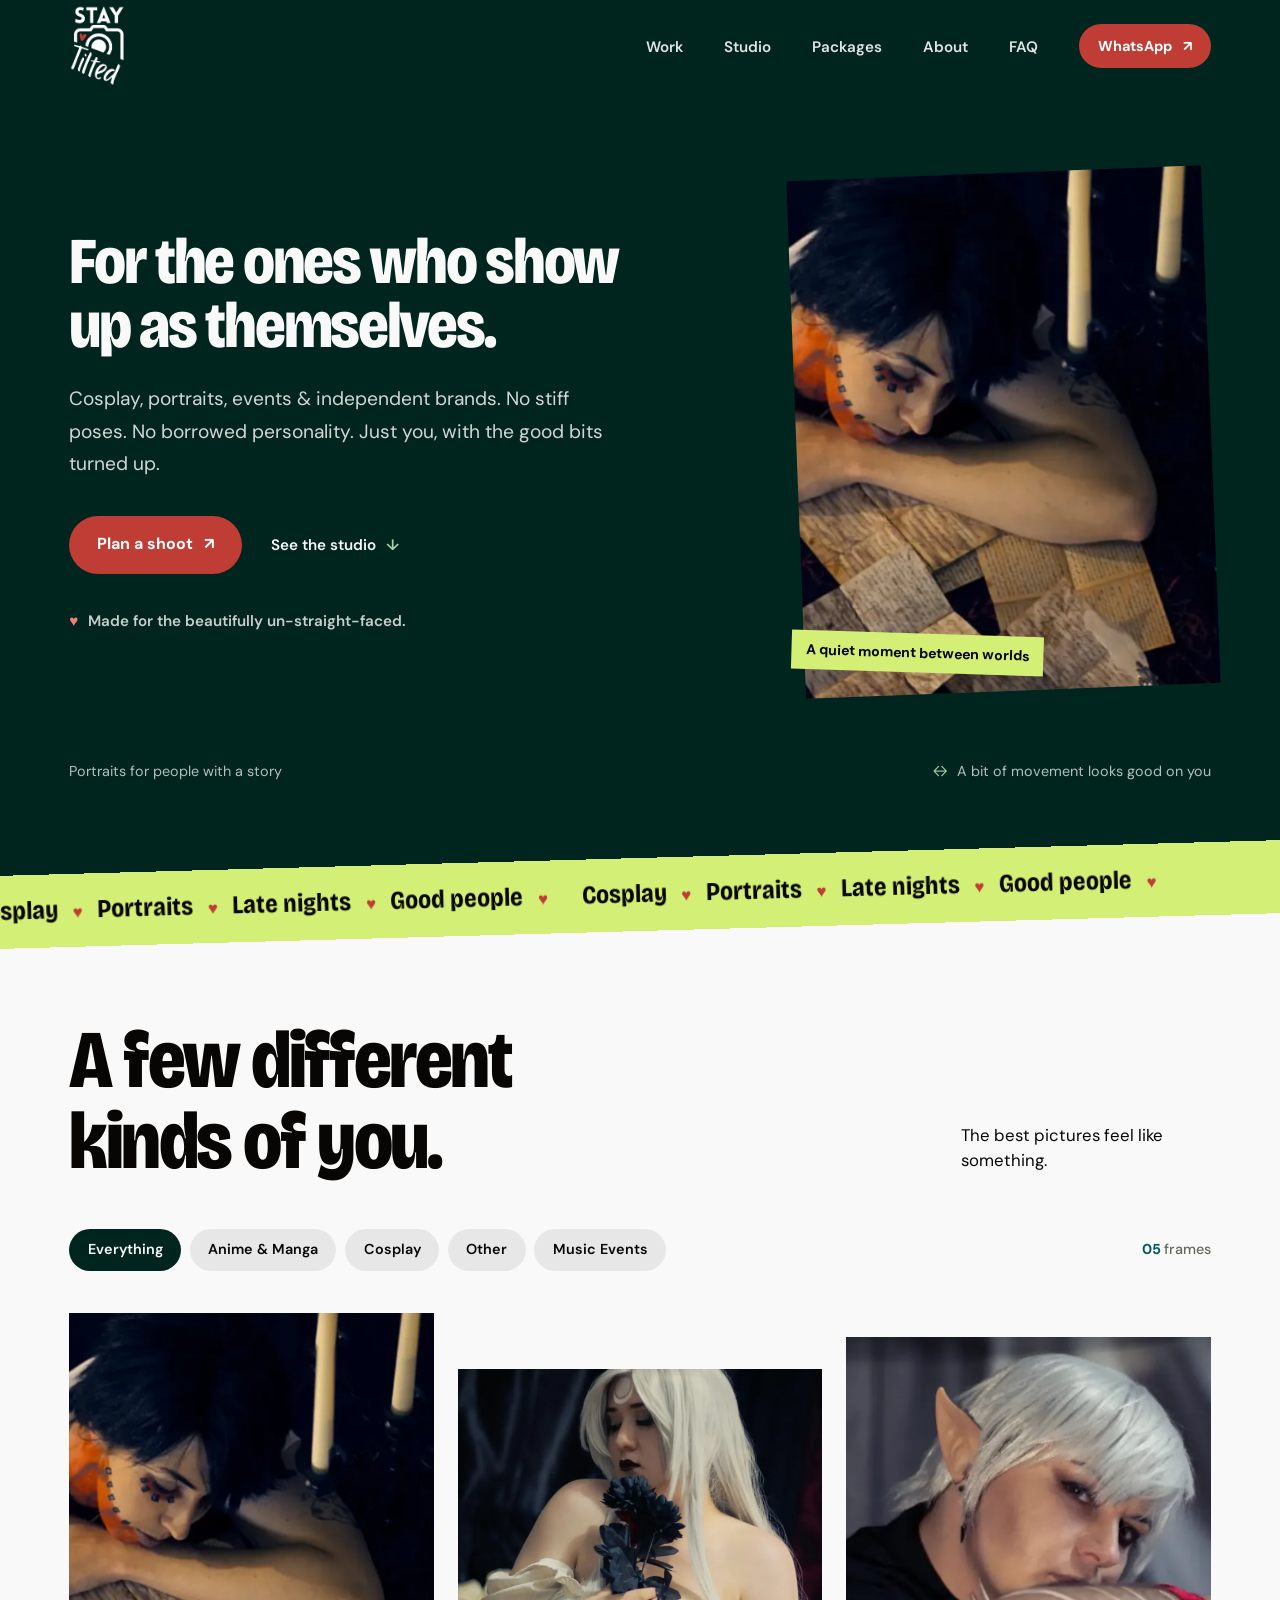
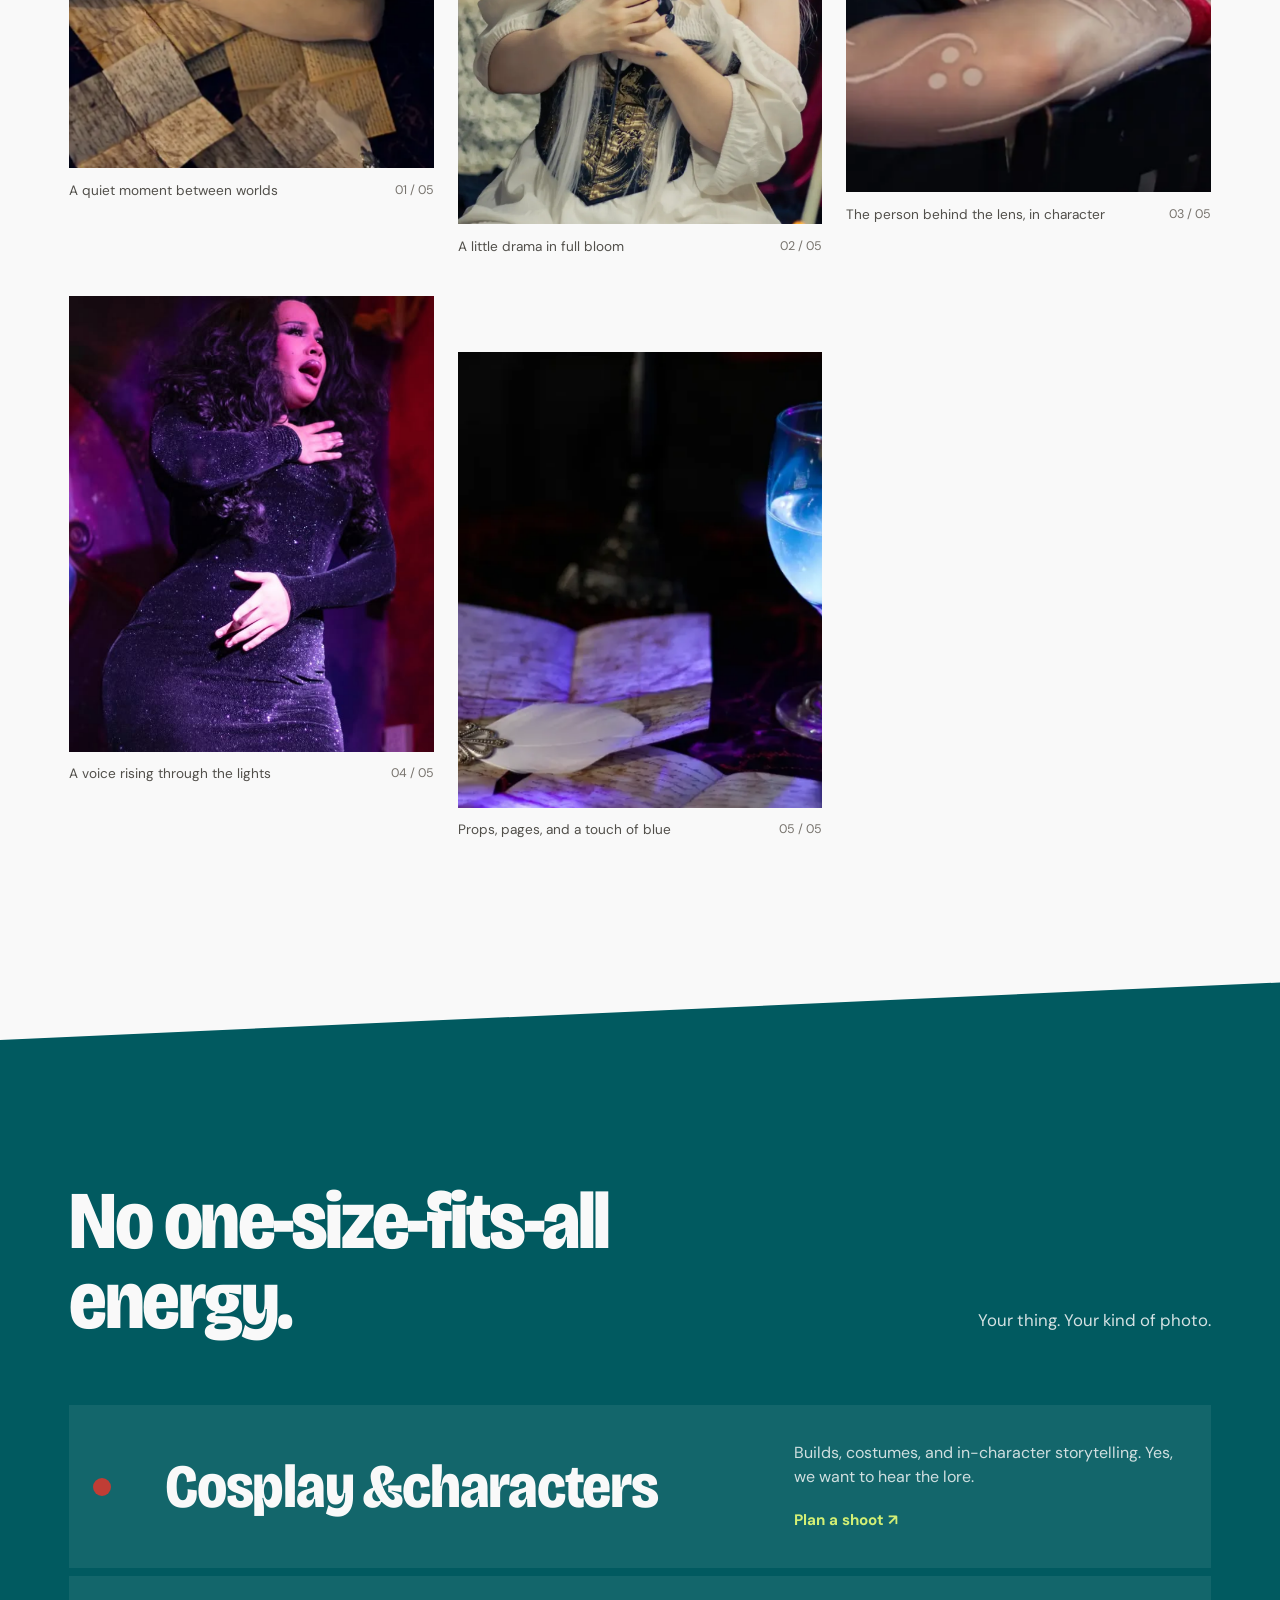
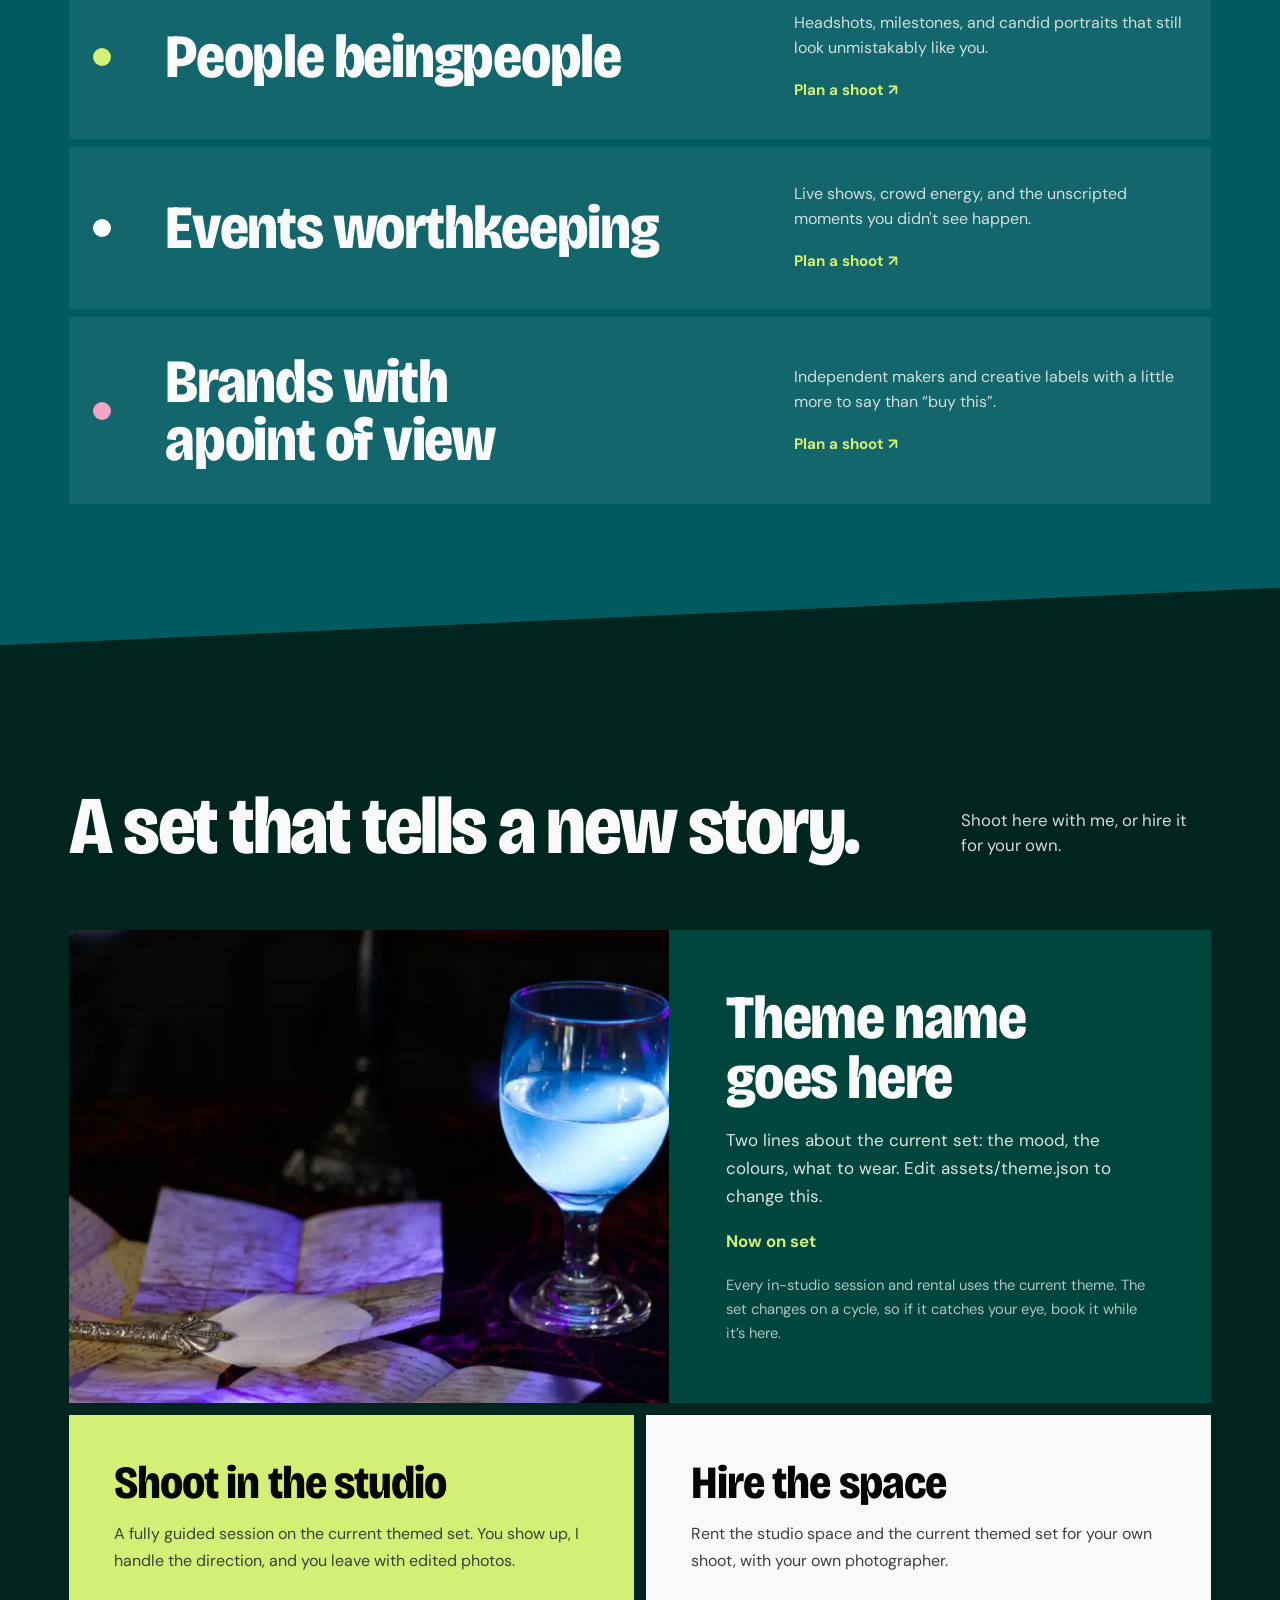
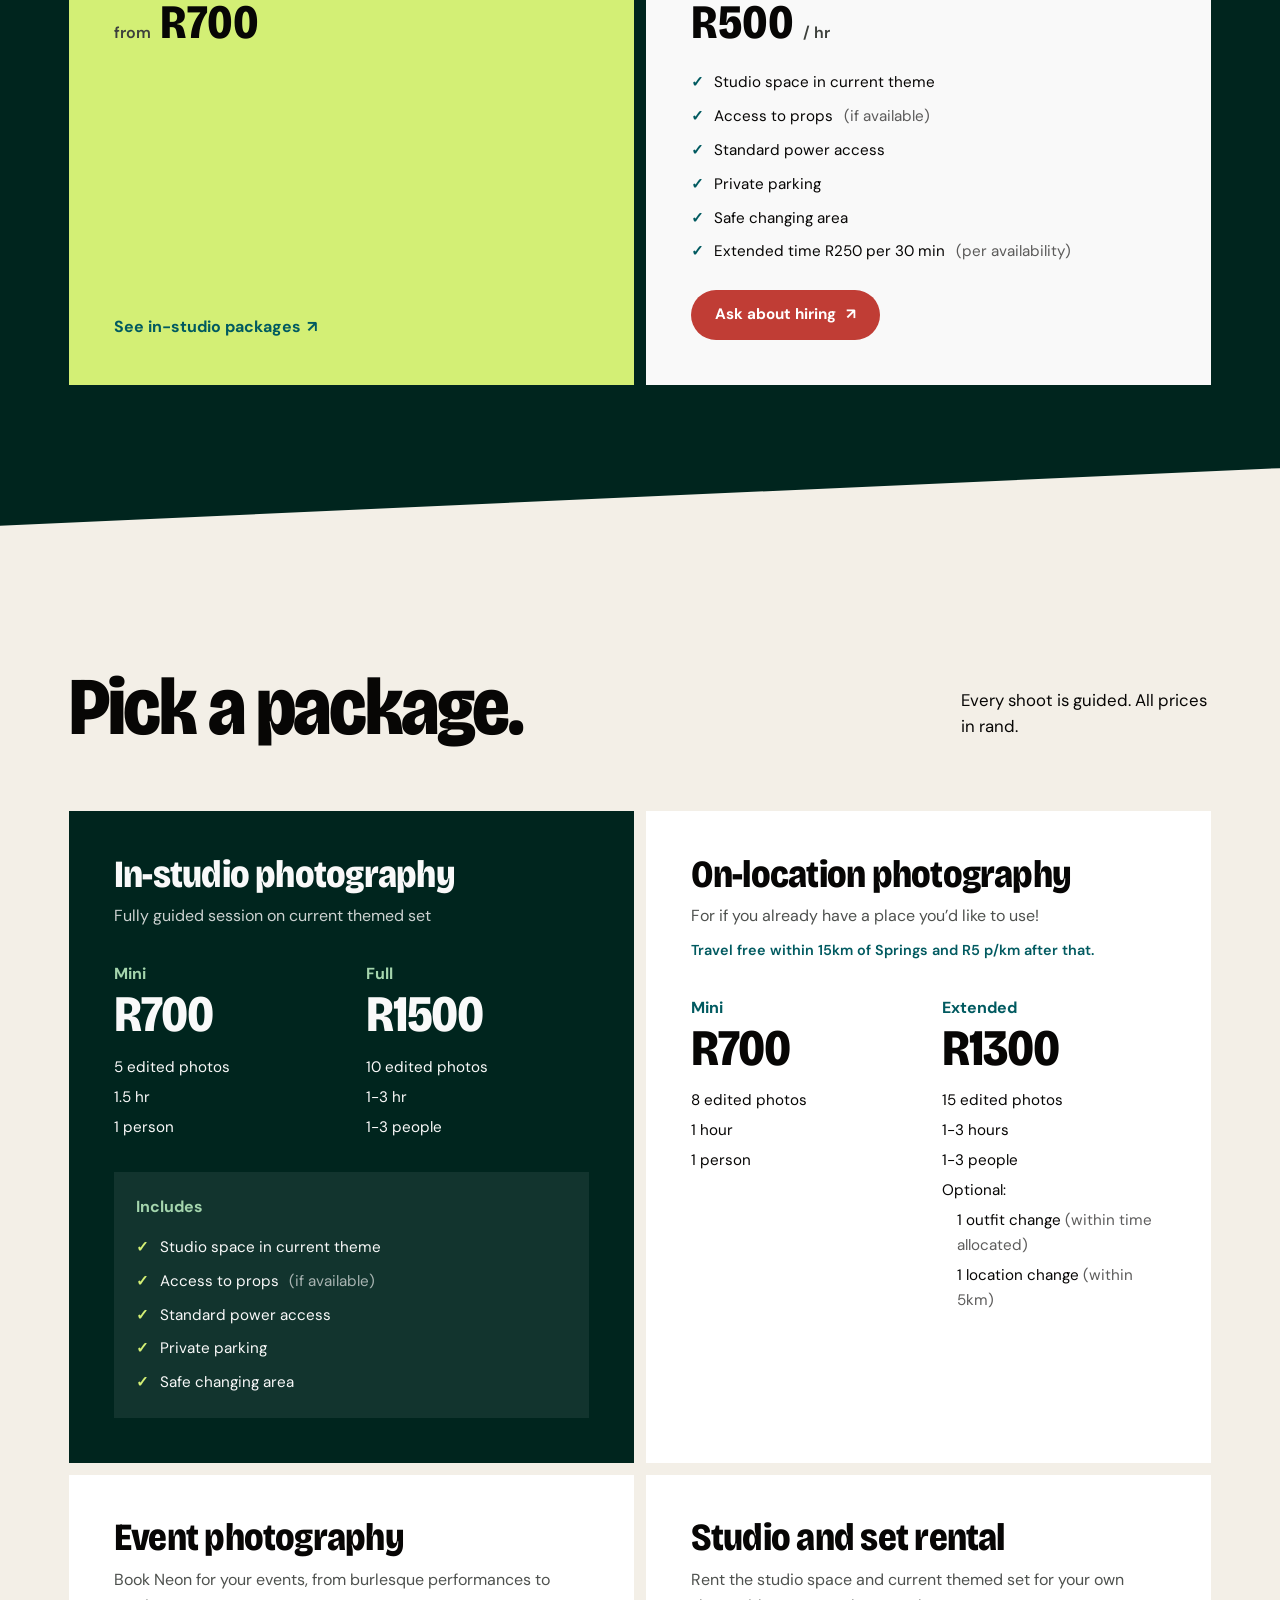
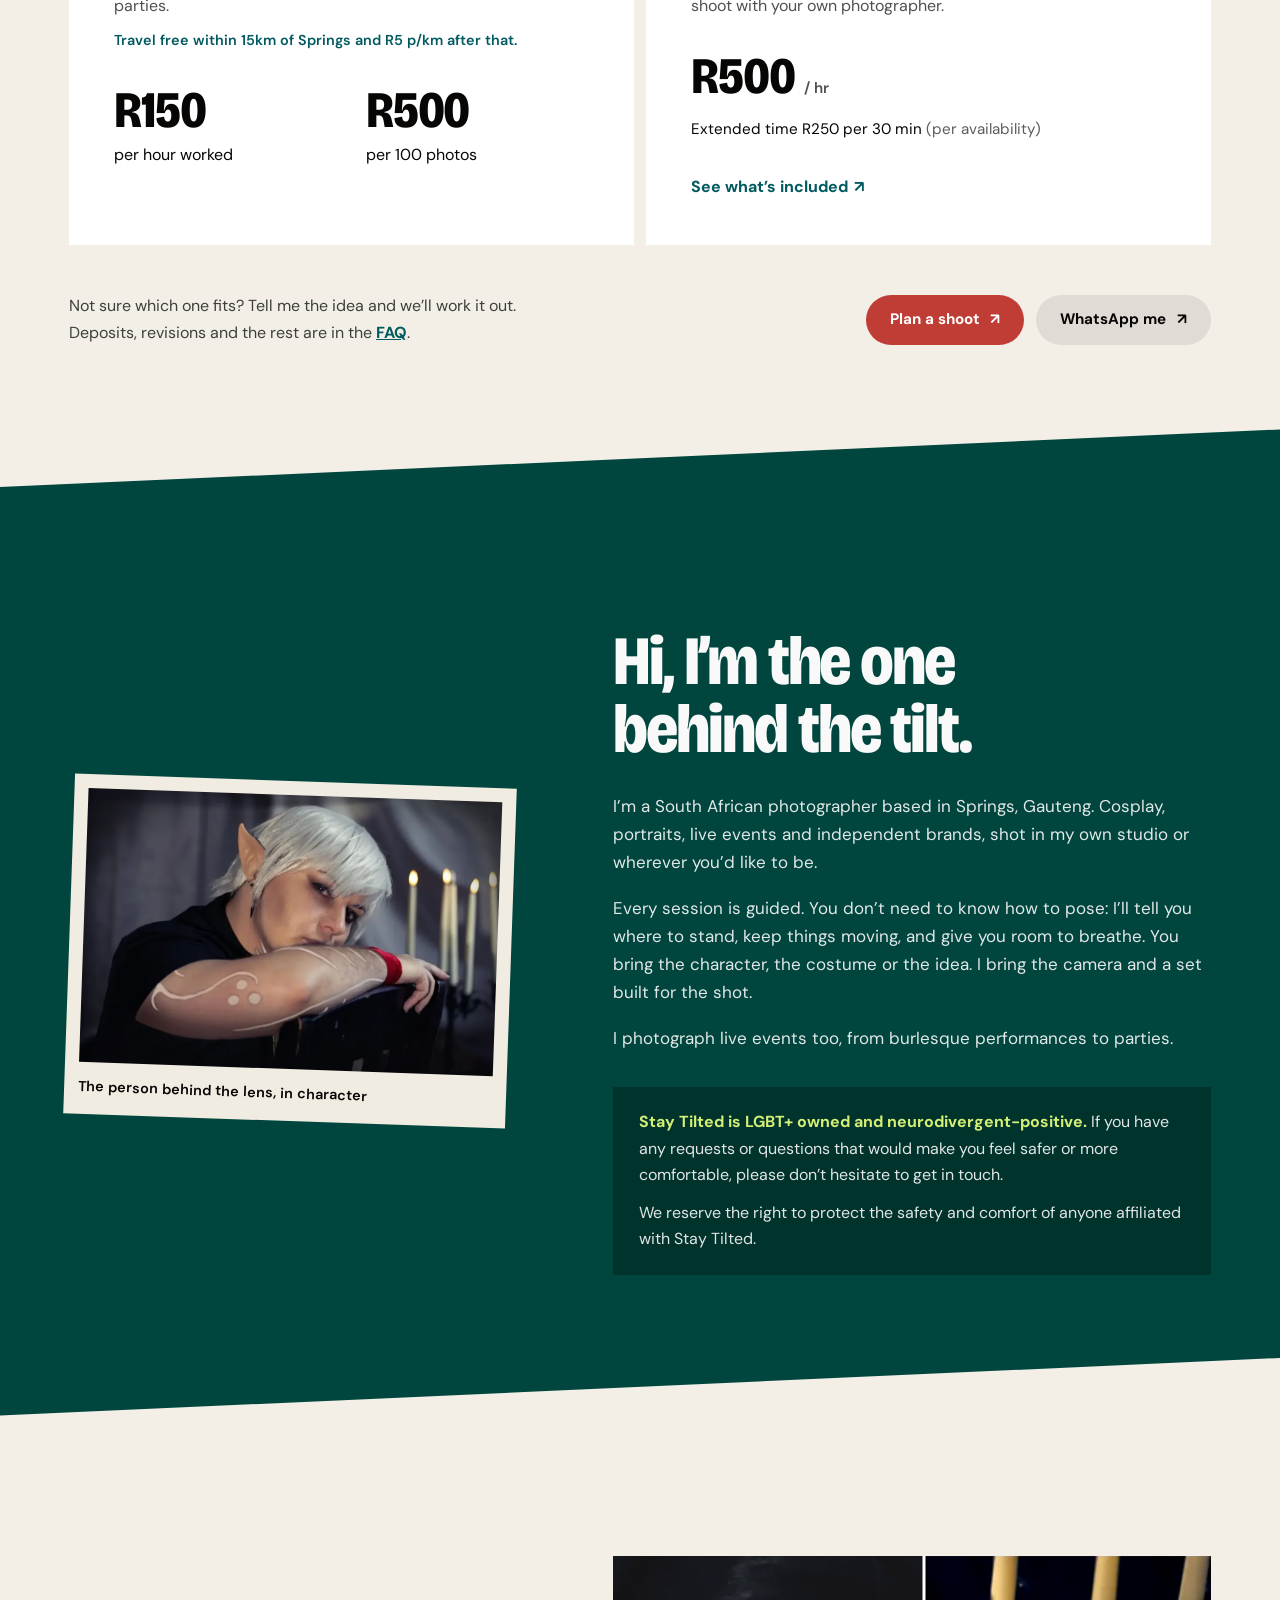
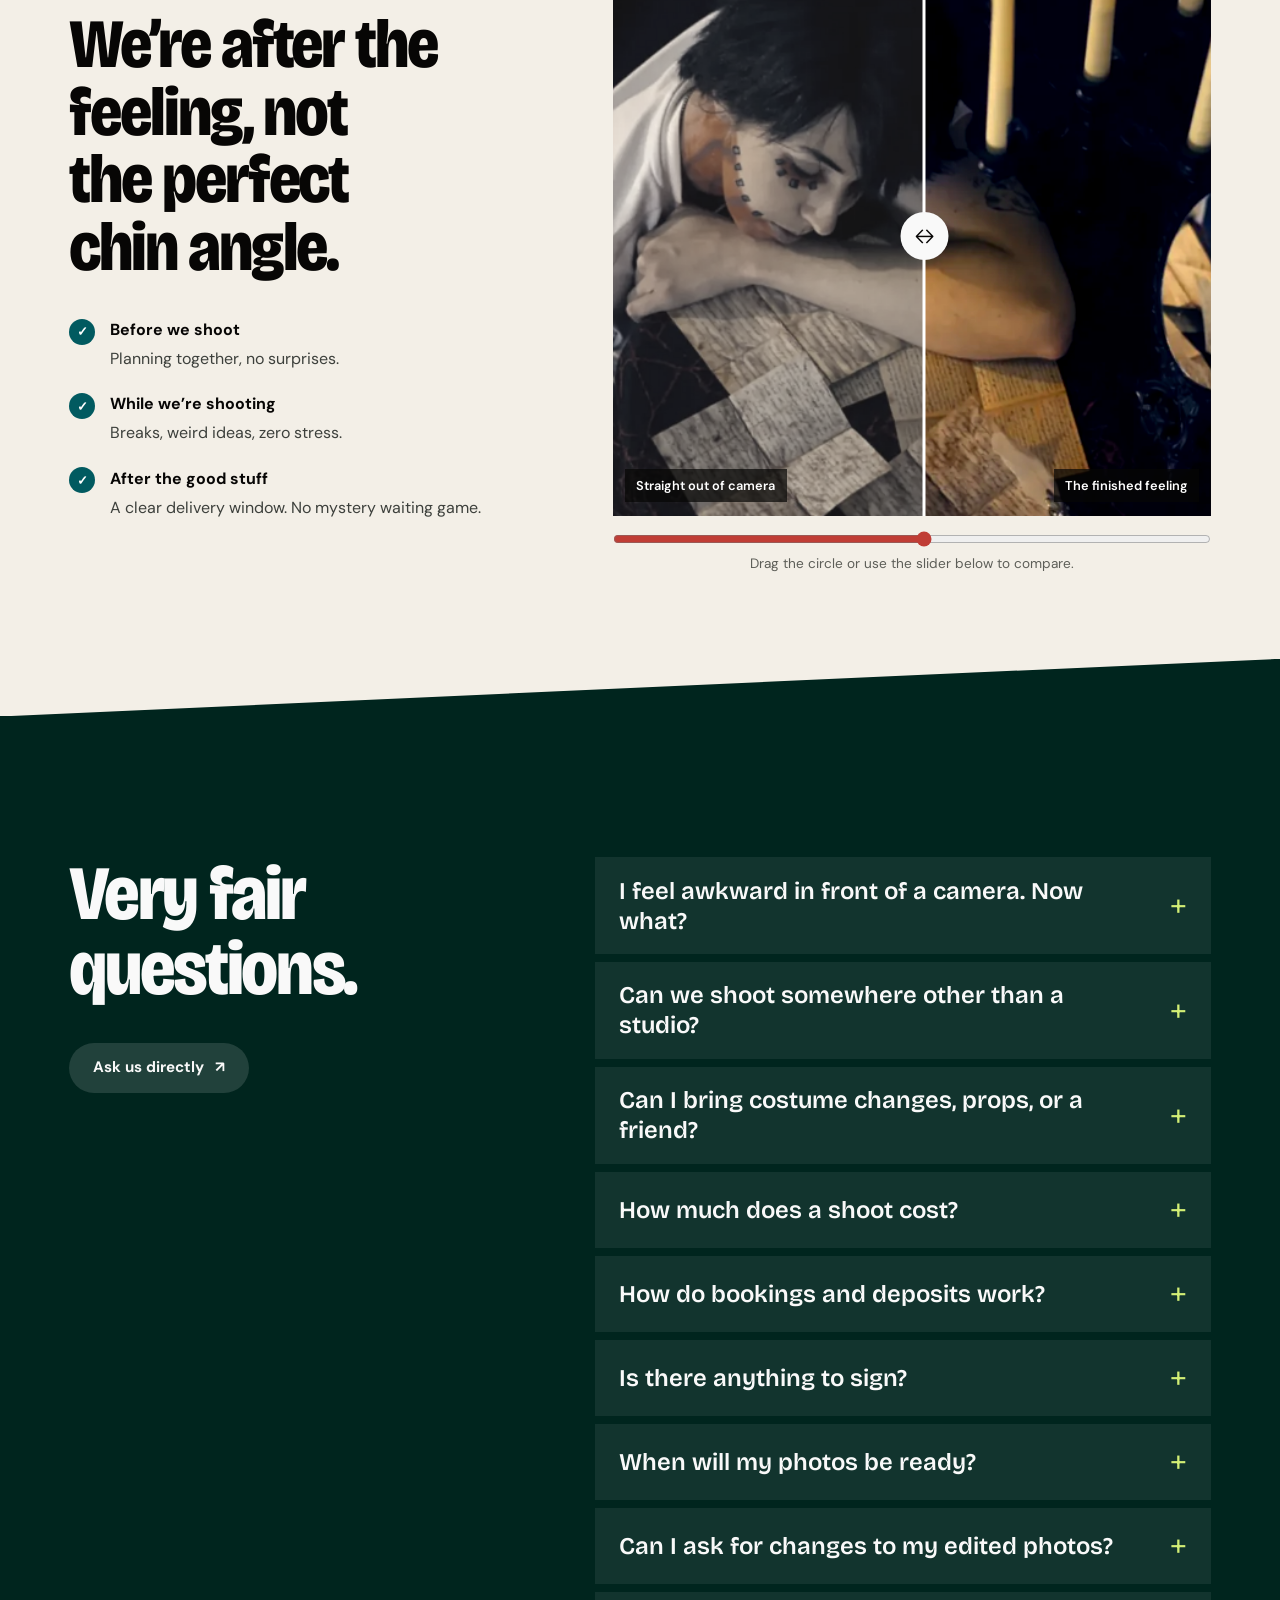
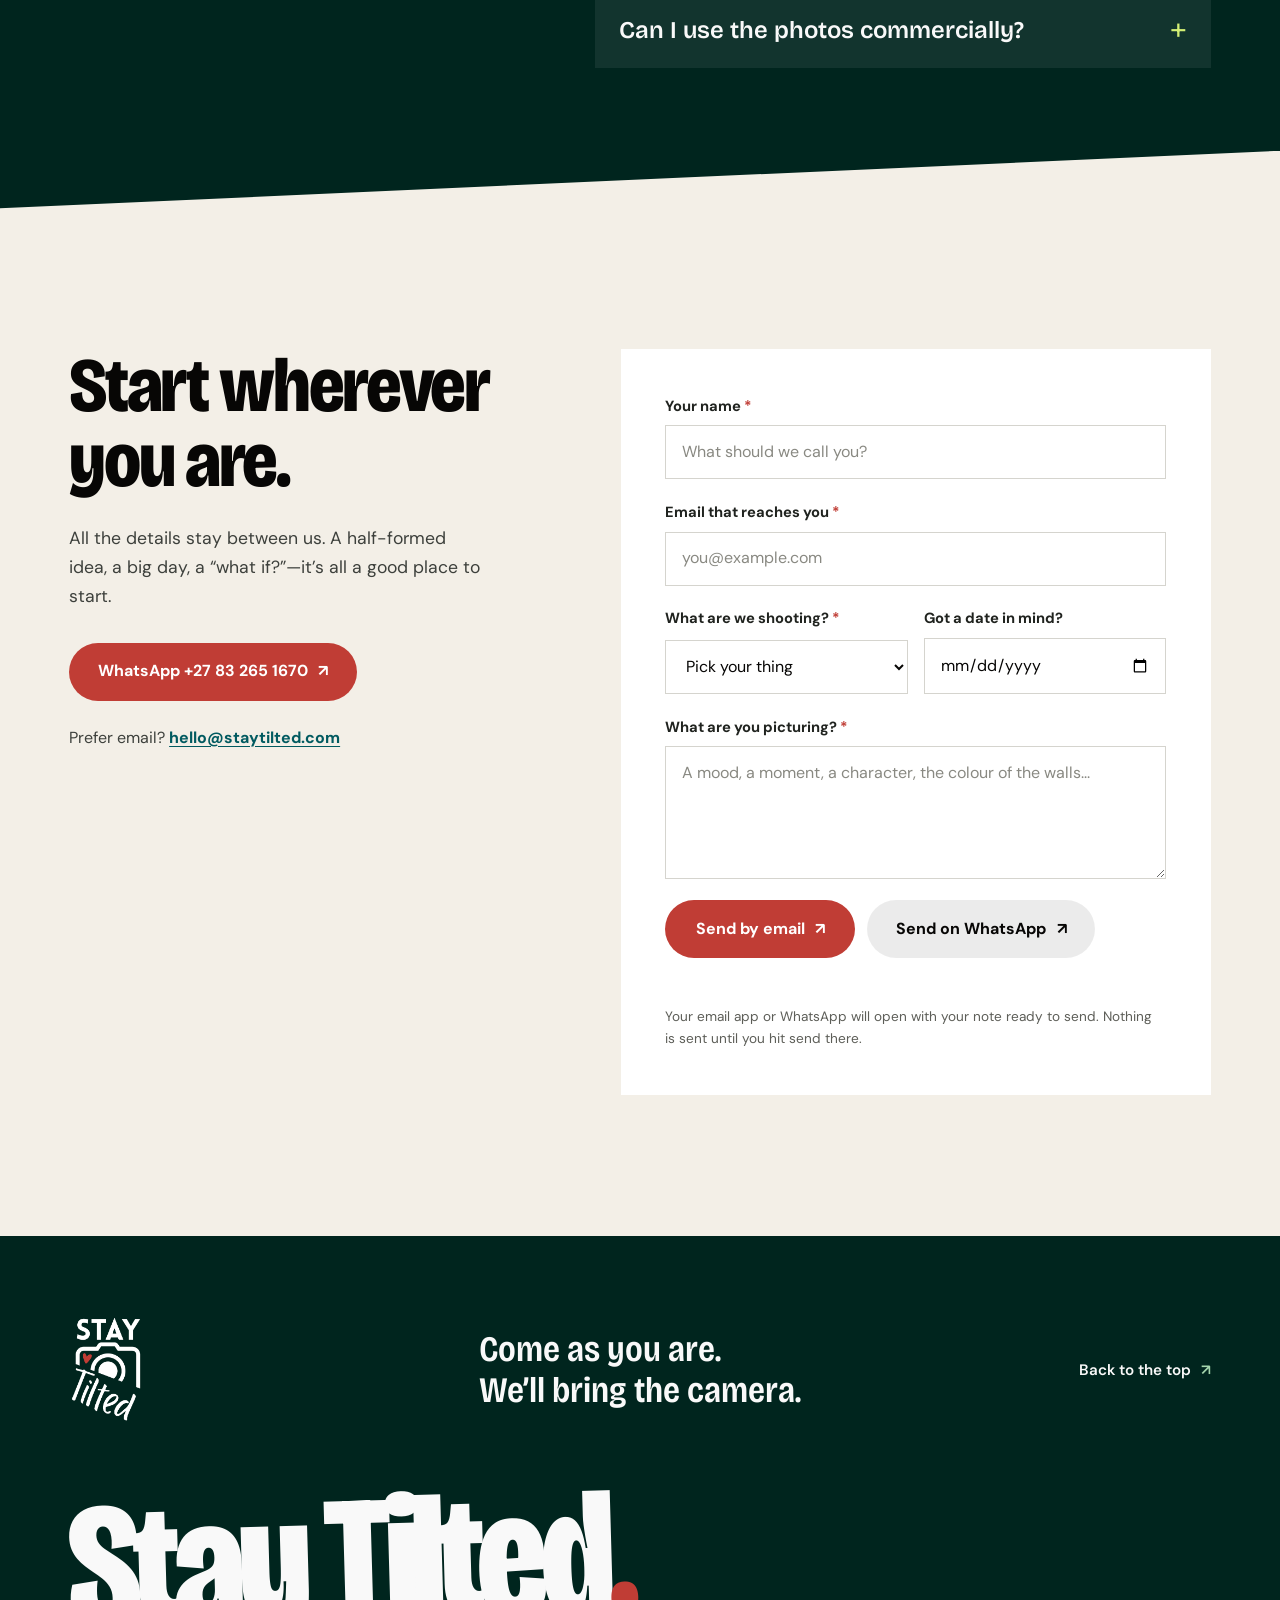
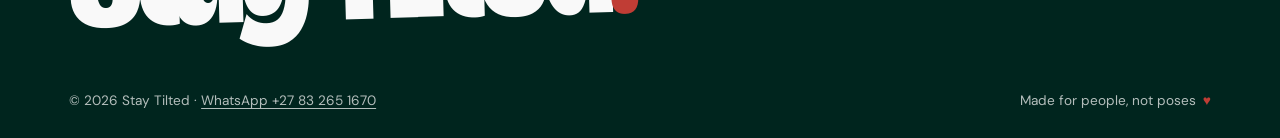
==== commit 14b5fe9b: "Update Stay Tilted website experience" ====
--- a/index.html
+++ b/index.html
@@ -4,33 +4,38 @@
   <meta charset="utf-8">
   <meta name="viewport" content="width=device-width, initial-scale=1">
   <meta name="theme-color" content="#00251e">
-  <title>StayTilted Studio — Photographs with a pulse</title>
-  <meta name="description" content="Cosplay, portraits, live events and creative brands. Come as you are. Leave with photos that feel like you.">
+  <title>Stay Tilted — Photographs with a pulse</title>
+  <meta name="description" content="Cosplay, portraits, live events and creative brands, shot in a themed studio in Springs, Gauteng. Book a guided session, or hire the studio for your own shoot.">
   <meta property="og:type" content="website">
-  <meta property="og:title" content="StayTilted Studio — Photographs with a pulse">
+  <meta property="og:title" content="Stay Tilted — Photographs with a pulse">
   <meta property="og:description" content="Cosplay, portraits, live events and creative brands. No stiff poses. Just you, with the good bits turned up.">
   <link rel="icon" href="assets/favicon.svg" type="image/svg+xml">
   <link rel="preconnect" href="https://fonts.googleapis.com">
   <link rel="preconnect" href="https://fonts.gstatic.com" crossorigin>
-  <link href="https://fonts.googleapis.com/css2?family=DM+Sans:wght@400;500;600;700&family=Fraunces:ital,opsz,wght@0,9..144,500;0,9..144,600;0,9..144,700;1,9..144,500;1,9..144,600&display=swap" rel="stylesheet">
+  <link href="https://fonts.googleapis.com/css2?family=Bricolage+Grotesque:opsz,wdth,wght@12..96,75..100,500..800&family=DM+Sans:wght@400;500;600;700&display=swap" rel="stylesheet">
   <link rel="stylesheet" href="styles.css">
+  <script type="application/ld+json">
+  {"@context":"https://schema.org","@type":"ProfessionalService","name":"Stay Tilted","description":"Cosplay, portrait, event and brand photography, plus themed studio hire.","telephone":"+27832651670","areaServed":"Springs, Gauteng, South Africa","address":{"@type":"PostalAddress","addressLocality":"Springs","addressRegion":"Gauteng","addressCountry":"ZA"}}
+  </script>
   <script>document.documentElement.classList.add('js');</script>
 </head>
 <body>
   <a class="skip-link" href="#main">Skip to content</a>
   <header class="site-header">
     <nav class="nav container" aria-label="Main navigation">
-      <a class="brand" href="#top" aria-label="StayTilted Studio, back to top">
+      <a class="brand" href="#top" aria-label="Stay Tilted, back to top">
         <img class="brand-logo" src="Footage/Stay%20Tilted%20Logo%20white.png" alt="Stay Tilted">
       </a>
       <button class="nav-toggle" type="button" aria-expanded="false" aria-controls="nav-links" aria-label="Open menu">
         <span></span><span></span>
       </button>
       <ul class="nav-links" id="nav-links">
-        <li><a href="#work">The work</a></li>
-        <li><a href="#vibe">The vibe</a></li>
-        <li><a href="#faq">Good to know</a></li>
-        <li><a class="btn btn--red nav-cta" href="#contact">Let’s talk <span aria-hidden="true">↗</span></a></li>
+        <li><a href="#work">Work</a></li>
+        <li><a href="#studio">Studio</a></li>
+        <li><a href="#packages">Packages</a></li>
+        <li><a href="#about">About</a></li>
+        <li><a href="#faq">FAQ</a></li>
+        <li><a class="btn btn--red nav-cta" href="https://wa.me/27832651670?text=Hi%20Stay%20Tilted%2C%20I%27d%20like%20to%20ask%20about%20a%20shoot." target="_blank" rel="noopener">WhatsApp <span aria-hidden="true">↗</span></a></li>
       </ul>
     </nav>
   </header>
@@ -39,16 +44,15 @@
     <section class="hero" id="top" aria-labelledby="hero-title">
       <div class="container hero-layout">
         <div class="hero-copy">
-          <p class="eyebrow hero-eyebrow"><span class="live-dot"></span> Photographs with a pulse</p>
           <h1 id="hero-title">For the ones who <em>show up</em> as themselves.</h1>
           <p class="hero-intro">Cosplay, portraits, events &amp; independent brands. No stiff poses. No borrowed personality. Just you, with the good bits turned up.</p>
           <div class="hero-actions">
             <a class="btn btn--red btn--large" href="#contact">Plan a shoot <span aria-hidden="true">↗</span></a>
-            <a class="under-link" href="#work">See what we mean <span aria-hidden="true">↓</span></a>
+            <a class="under-link" href="#studio">See the studio <span aria-hidden="true">↓</span></a>
           </div>
           <p class="signature"><span aria-hidden="true">♥</span> Made for the beautifully un-straight-faced.</p>
         </div>
-        <div class="hero-collage" aria-label="A portrait from the StayTilted studio">
+        <div class="hero-collage" aria-label="A portrait from the Stay Tilted studio">
           <figure class="hero-photo">
             <img class="library-photo is-unloaded" data-library-photo="featured" alt="" fetchpriority="high">
             <figcaption class="photo-caption"></figcaption>
@@ -72,8 +76,7 @@
       <div class="container">
         <div class="section-heading work-heading">
           <div>
-            <p class="eyebrow eyebrow-dark">THE WORK, IN NO PARTICULAR ORDER</p>
-            <h2 id="work-title">A few different<br>kinds of you<span class="period">.</span></h2>
+            <h2 id="work-title">A few different<br>kinds of you.</h2>
           </div>
           <p class="heading-aside">The best pictures feel like <em>something.</em></p>
         </div>
@@ -93,32 +96,31 @@
       <div class="container">
         <div class="section-heading services-heading">
           <div>
-            <p class="eyebrow">A GOOD TIME, WITH A CAMERA</p>
-            <h2 id="vibe-title">No one-size-fits-all<br>energy<span class="cream-period">.</span></h2>
+            <h2 id="vibe-title">No one-size-fits-all<br>energy.</h2>
           </div>
           <p class="heading-aside">Your thing. Your <em>kind</em> of photo.</p>
         </div>
         <div class="service-grid">
           <article class="service-card service-card--play">
-            <span class="service-kicker">01 / PLAY</span><span class="service-symbol" aria-hidden="true">◎</span>
+            <span class="service-symbol" aria-hidden="true"></span>
             <h3>Cosplay &amp;<br>characters</h3>
             <p>Builds, costumes, and in-character storytelling. Yes, we want to hear the lore.</p>
             <a href="#contact" data-type="Cosplay">Plan a shoot <span aria-hidden="true">↗</span></a>
           </article>
           <article class="service-card service-card--be">
-            <span class="service-kicker">02 / BE</span><span class="service-symbol" aria-hidden="true">◎</span>
+            <span class="service-symbol" aria-hidden="true"></span>
             <h3>People being<br>people</h3>
             <p>Headshots, milestones, and candid portraits that still look unmistakably like you.</p>
             <a href="#contact" data-type="Portraits">Plan a shoot <span aria-hidden="true">↗</span></a>
           </article>
           <article class="service-card service-card--feel">
-            <span class="service-kicker">03 / FEEL</span><span class="service-symbol" aria-hidden="true">♥</span>
+            <span class="service-symbol" aria-hidden="true"></span>
             <h3>Events worth<br>keeping</h3>
             <p>Live shows, crowd energy, and the unscripted moments you didn't see happen.</p>
             <a href="#contact" data-type="Events">Plan a shoot <span aria-hidden="true">↗</span></a>
           </article>
           <article class="service-card service-card--make">
-            <span class="service-kicker">04 / MAKE</span><span class="service-symbol" aria-hidden="true">↗</span>
+            <span class="service-symbol" aria-hidden="true"></span>
             <h3>Brands with a<br>point of view</h3>
             <p>Independent makers and creative labels with a little more to say than “buy this”.</p>
             <a href="#contact" data-type="Brands">Plan a shoot <span aria-hidden="true">↗</span></a>
@@ -127,10 +129,175 @@
       </div>
     </section>
 
+    <section class="section studio" id="studio" aria-labelledby="studio-title">
+      <div class="container">
+        <div class="section-heading studio-heading">
+          <div>
+            <h2 id="studio-title">A set that tells a new story.</h2>
+          </div>
+          <p class="heading-aside">Shoot here with me, or <em>hire it</em> for your own.</p>
+        </div>
+
+        <!-- Filled from assets/theme.json. Hidden until it loads. -->
+        <article class="theme-card" id="theme-card" hidden>
+          <figure class="theme-photo"><img id="theme-image" alt="" loading="lazy"></figure>
+          <div class="theme-body">
+            <h3 id="theme-name"></h3>
+            <p id="theme-blurb"></p>
+            <p class="theme-until" id="theme-until">Now on set</p>
+            <p class="theme-note">Every in-studio session and rental uses the current theme. The set changes on a cycle, so if it catches your eye, book it while it’s here.</p>
+          </div>
+        </article>
+
+        <div class="studio-paths">
+          <article class="path">
+            <h3>Shoot in the studio</h3>
+            <p>A fully guided session on the current themed set. You show up, I handle the direction, and you leave with edited photos.</p>
+            <p class="path-price"><small>from</small> R700</p>
+            <a class="path-link" href="#packages">See in-studio packages <span aria-hidden="true">↗</span></a>
+          </article>
+          <article class="path">
+            <h3>Hire the space</h3>
+            <p>Rent the studio space and the current themed set for your own shoot, with your own photographer.</p>
+            <p class="path-price">R500 <small>/ hr</small></p>
+            <ul class="checklist">
+              <li>Studio space in current theme</li>
+              <li>Access to props <span class="soft">(if available)</span></li>
+              <li>Standard power access</li>
+              <li>Private parking</li>
+              <li>Safe changing area</li>
+              <li>Extended time R250 per 30 min <span class="soft">(per availability)</span></li>
+            </ul>
+            <a class="btn btn--red" href="#contact" data-type="Studio hire">Ask about hiring <span aria-hidden="true">↗</span></a>
+          </article>
+        </div>
+      </div>
+    </section>
+
+    <section class="section packages on-light" id="packages" aria-labelledby="packages-title">
+      <div class="container">
+        <div class="section-heading packages-heading">
+          <div>
+            <h2 id="packages-title">Pick a package.</h2>
+          </div>
+          <p class="heading-aside">Every shoot is <em>guided.</em> All prices in rand.</p>
+        </div>
+
+        <div class="pack-grid">
+          <article class="pack pack--feature">
+            <h3>In-studio photography</h3>
+            <p class="pack-sub">Fully guided session on current themed set</p>
+            <div class="tiers">
+              <div class="tier">
+                <h4>Mini</h4>
+                <p class="tier-price">R700</p>
+                <ul><li>5 edited photos</li><li>1.5 hr</li><li>1 person</li></ul>
+              </div>
+              <div class="tier">
+                <h4>Full</h4>
+                <p class="tier-price">R1500</p>
+                <ul><li>10 edited photos</li><li>1-3 hr</li><li>1-3 people</li></ul>
+              </div>
+            </div>
+            <div class="pack-includes">
+              <h4>Includes</h4>
+              <ul class="checklist">
+                <li>Studio space in current theme</li>
+                <li>Access to props <span class="soft">(if available)</span></li>
+                <li>Standard power access</li>
+                <li>Private parking</li>
+                <li>Safe changing area</li>
+              </ul>
+            </div>
+          </article>
+
+          <article class="pack">
+            <h3>On-location photography</h3>
+            <p class="pack-sub">For if you already have a place you’d like to use!</p>
+            <p class="pack-note">Travel free within 15km of Springs and R5 p/km after that.</p>
+            <div class="tiers">
+              <div class="tier">
+                <h4>Mini</h4>
+                <p class="tier-price">R700</p>
+                <ul><li>8 edited photos</li><li>1 hour</li><li>1 person</li></ul>
+              </div>
+              <div class="tier">
+                <h4>Extended</h4>
+                <p class="tier-price">R1300</p>
+                <ul>
+                  <li>15 edited photos</li><li>1-3 hours</li><li>1-3 people</li>
+                  <li>Optional:
+                    <ul class="sub">
+                      <li>1 outfit change <span class="soft">(within time allocated)</span></li>
+                      <li>1 location change <span class="soft">(within 5km)</span></li>
+                    </ul>
+                  </li>
+                </ul>
+              </div>
+            </div>
+          </article>
+
+          <article class="pack">
+            <h3>Event photography</h3>
+            <p class="pack-sub">Book Neon for your events, from burlesque performances to parties.</p>
+            <p class="pack-note">Travel free within 15km of Springs and R5 p/km after that.</p>
+            <div class="tiers">
+              <div class="tier">
+                <p class="tier-price">R150</p>
+                <p class="tier-label">per hour worked</p>
+              </div>
+              <div class="tier">
+                <p class="tier-price">R500</p>
+                <p class="tier-label">per 100 photos</p>
+              </div>
+            </div>
+          </article>
+
+          <article class="pack">
+            <h3>Studio and set rental</h3>
+            <p class="pack-sub">Rent the studio space and current themed set for your own shoot with your own photographer.</p>
+            <div class="tiers">
+              <div class="tier">
+                <p class="tier-price">R500 <small>/ hr</small></p>
+                <ul><li>Extended time R250 per 30 min <span class="soft">(per availability)</span></li></ul>
+              </div>
+            </div>
+            <a class="path-link pack-link" href="#studio">See what’s included <span aria-hidden="true">↗</span></a>
+          </article>
+        </div>
+
+        <div class="pack-cta">
+          <p>Not sure which one fits? Tell me the idea and we’ll work it out. Deposits, revisions and the rest are in the <a href="#faq">FAQ</a>.</p>
+          <div class="pack-cta-actions">
+            <a class="btn btn--red" href="#contact">Plan a shoot <span aria-hidden="true">↗</span></a>
+            <a class="btn btn--outline-dark" href="https://wa.me/27832651670?text=Hi%20Stay%20Tilted%2C%20I%27d%20like%20to%20ask%20about%20a%20package." target="_blank" rel="noopener">WhatsApp me <span aria-hidden="true">↗</span></a>
+          </div>
+        </div>
+      </div>
+    </section>
+
+    <section class="section about" id="about" aria-labelledby="about-title">
+      <div class="container about-grid">
+        <figure class="about-photo">
+          <img src="assets/photos/meet%20the%20photographer%20in%20cosplay.png" alt="The photographer, dressed in cosplay" loading="lazy">
+          <figcaption>The person behind the lens, in character</figcaption>
+        </figure>
+        <div class="about-copy">
+          <h2 id="about-title">Hi, I’m the one behind the <em>tilt</em>.</h2>
+          <p>I’m a South African photographer based in Springs, Gauteng. Cosplay, portraits, live events and independent brands, shot in my own studio or wherever you’d like to be.</p>
+          <p>Every session is guided. You don’t need to know how to pose: I’ll tell you where to stand, keep things moving, and give you room to breathe. You bring the character, the costume or the idea. I bring the camera and a set built for the shot.</p>
+          <p>I photograph live events too, from burlesque performances to parties.</p>
+          <div class="about-note">
+            <p><strong>Stay Tilted is LGBT+ owned and neurodivergent-positive.</strong> If you have any requests or questions that would make you feel safer or more comfortable, please don’t hesitate to get in touch.</p>
+            <p>We reserve the right to protect the safety and comfort of anyone affiliated with Stay Tilted.</p>
+          </div>
+        </div>
+      </div>
+    </section>
+
     <section class="section promise on-light" id="promise" aria-labelledby="promise-title">
       <div class="container promise-grid">
         <div class="promise-copy">
-          <p class="eyebrow eyebrow-dark">A TINY STUDIO PROMISE</p>
           <h2 id="promise-title">We’re after the <em>feeling</em>, not the perfect chin angle.</h2>
           <ul class="promise-list">
             <li><span aria-hidden="true">✓</span><p><strong>Before we shoot</strong> Planning together, no surprises.</p></li>
@@ -142,8 +309,8 @@
           <div class="comparison-frame" id="comparison-frame" style="--split: 52%">
             <img class="comparison-base library-photo is-unloaded" data-library-photo="comparison-base" alt="" loading="lazy" draggable="false">
             <img class="comparison-finish library-photo is-unloaded" data-library-photo="comparison-finish" alt="" aria-hidden="true" loading="lazy" draggable="false">
-            <span class="comparison-label comparison-label--left">STRAIGHT OUT OF CAMERA</span>
-            <span class="comparison-label comparison-label--right">THE FINISHED FEELING</span>
+            <span class="comparison-label comparison-label--left">Straight out of camera</span>
+            <span class="comparison-label comparison-label--right">The finished feeling</span>
             <span class="comparison-divider" aria-hidden="true"><span>↔</span></span>
           </div>
           <label class="sr-only" for="comparison-range">Compare straight out of camera with the finished photo</label>
@@ -156,7 +323,6 @@
     <section class="section faq" id="faq" aria-labelledby="faq-title">
       <div class="container faq-grid">
         <div class="faq-intro">
-          <p class="eyebrow">NO SUCH THING AS A SILLY QUESTION</p>
           <h2 id="faq-title">Very fair<br><em>questions.</em></h2>
           <a class="btn btn--outline" href="#contact">Ask us directly <span aria-hidden="true">↗</span></a>
         </div>
@@ -167,19 +333,35 @@
           </details>
           <details>
             <summary>Can we shoot somewhere other than a studio?</summary>
-            <p>Absolutely. Your favourite coffee shop, a quiet bit of coastline, a convention floor, your own living room—we’ll find a place that feels like you.</p>
+            <p>Absolutely. Your favourite coffee shop, a quiet bit of coastline, a convention floor, your own living room—we’ll find a place that feels like you. On-location sessions travel free within 15km of Springs, then R5 per km after that.</p>
           </details>
           <details>
             <summary>Can I bring costume changes, props, or a friend?</summary>
-            <p>Please do. Bring the outfit, the prop, the hype person, and anything else that helps you feel at home in front of the camera.</p>
+            <p>Please do. Bring the outfit, the prop, the hype person, and anything else that helps you feel at home in front of the camera. Additional studio props may be made available on request.</p>
           </details>
           <details>
             <summary>How much does a shoot cost?</summary>
-            <p>It depends on what we’re making together. Tell us a little about the idea and we’ll send a clear, no-pressure quote before anything is booked.</p>
+            <p>Packages start at R700. Have a look at the packages above, or tell us a little about the idea and we’ll confirm everything before anything is booked.</p>
+          </details>
+          <details>
+            <summary>How do bookings and deposits work?</summary>
+            <p>Bookings are by appointment only. A deposit confirms your booking and is non-refundable if cancelled with less than 5 days’ notice, but may be transferred to a new date once, subject to availability.</p>
+          </details>
+          <details>
+            <summary>Is there anything to sign?</summary>
+            <p>Everyone on set signs an indemnity waiver beforehand. Damage to the set, studio or props will incur a fee.</p>
           </details>
           <details>
             <summary>When will my photos be ready?</summary>
             <p>We’ll give you a delivery window before we shoot and keep you in the loop. No vanishing acts, no mystery waiting game.</p>
+          </details>
+          <details>
+            <summary>Can I ask for changes to my edited photos?</summary>
+            <p>Edited photos include one (1) free revision. Multiple revisions will be charged for.</p>
+          </details>
+          <details>
+            <summary>Can I use the photos commercially?</summary>
+            <p>All photos paid for are free for the models and photographers to use for commercial purposes without mandatory credit, but credit is appreciated.</p>
           </details>
         </div>
       </div>
@@ -188,13 +370,12 @@
     <section class="section contact on-light" id="contact" aria-labelledby="contact-title">
       <div class="container contact-grid">
         <div class="contact-copy">
-          <p class="contact-doodle">↙ Okay, this is the fun part <span aria-hidden="true">♥</span></p>
-          <p class="eyebrow eyebrow-dark">LET’S MAKE SOMETHING FEEL LIKE YOU</p>
           <h2 id="contact-title">Start wherever you are.</h2>
           <p class="contact-intro">All the details stay between us. A half-formed idea, a big day, a “what if?”—it’s all a good place to start.</p>
-          <p class="contact-email">Rather email? <a href="mailto:hello@staytilted.com">hello@staytilted.com</a></p>
-        </div>
-        <form class="form" id="enquiry" action="mailto:hello@staytilted.com" method="post" enctype="text/plain" data-email="hello@staytilted.com" novalidate>
+          <a class="btn btn--red btn--large contact-wa" href="https://wa.me/27832651670?text=Hi%20Stay%20Tilted%2C%20I%27d%20like%20to%20ask%20about%20a%20shoot." target="_blank" rel="noopener">WhatsApp +27 83 265 1670 <span aria-hidden="true">↗</span></a>
+          <p class="contact-email">Prefer email? <a href="mailto:hello@staytilted.com">hello@staytilted.com</a></p>
+        </div>
+        <form class="form" id="enquiry" action="mailto:hello@staytilted.com" method="post" enctype="text/plain" data-email="hello@staytilted.com" data-whatsapp="27832651670" novalidate>
           <div class="field">
             <label for="f-name">Your name <span aria-hidden="true">*</span></label>
             <input id="f-name" name="name" type="text" autocomplete="name" placeholder="What should we call you?" required>
@@ -210,7 +391,7 @@
               <label for="f-type">What are we shooting? <span aria-hidden="true">*</span></label>
               <select id="f-type" name="type" required>
                 <option value="" selected disabled>Pick your thing</option>
-                <option>Cosplay</option><option>Portraits</option><option>Events</option><option>Brands</option><option>Something else</option>
+                <option>Cosplay</option><option>Portraits</option><option>Events</option><option>Brands</option><option>Studio hire</option><option>Something else</option>
               </select>
               <span class="field-error" id="type-error"></span>
             </div>
@@ -224,9 +405,12 @@
             <textarea id="f-message" name="message" rows="4" placeholder="A mood, a moment, a character, the colour of the walls..." required></textarea>
             <span class="field-error" id="message-error"></span>
           </div>
-          <button class="btn btn--red btn--large submit-btn" type="submit"><span class="submit-label">Send your note</span><span aria-hidden="true">↗</span></button>
+          <div class="form-actions">
+            <button class="btn btn--red btn--large submit-btn" type="submit"><span class="submit-label">Send by email</span><span aria-hidden="true">↗</span></button>
+            <button class="btn btn--outline-dark btn--large" type="button" id="wa-send">Send on WhatsApp <span aria-hidden="true">↗</span></button>
+          </div>
           <p class="form-status" id="form-status" role="status" aria-live="polite"></p>
-          <p class="form-small">Your email app will open with your note ready to send. Nothing is sent until you hit send there.</p>
+          <p class="form-small">Your email app or WhatsApp will open with your note ready to send. Nothing is sent until you hit send there.</p>
         </form>
       </div>
     </section>
@@ -234,14 +418,15 @@
 
   <footer class="site-footer">
     <div class="container footer-main">
-      <a class="brand footer-brand" href="#top" aria-label="StayTilted Studio, back to top">
+      <a class="brand footer-brand" href="#top" aria-label="Stay Tilted, back to top">
         <img class="footer-logo" src="Footage/Stay%20Tilted%20Logo%20white.png" alt="Stay Tilted">
       </a>
       <p class="footer-line">Come as you are.<br>We’ll bring the camera.</p>
       <a class="back-top" href="#top">Back to the top <span aria-hidden="true">↗</span></a>
     </div>
+    <p class="container footer-wordmark" aria-hidden="true">Stay Tilted<span>.</span></p>
     <div class="container footer-bottom">
-      <span>© <span id="year">2026</span> StayTilted Studio</span>
+      <span>© <span id="year">2026</span> Stay Tilted · <a href="https://wa.me/27832651670" target="_blank" rel="noopener">WhatsApp +27 83 265 1670</a></span>
       <span>Made for people, not poses <b aria-hidden="true">♥</b></span>
     </div>
   </footer>
--- a/styles.css
+++ b/styles.css
@@ -4,21 +4,25 @@
   --green: #00463e;
   --teal: #015a60;
   --cream: #f9f9f9;
+  --paper: #f3efe7;
   --red: #c03d35;
   --ink: #070605;
   --lime: #d3ef75;
   --pink: #f1a4c5;
-  --display: "Fraunces", Georgia, serif;
+  --mint: #a4d5ad;
+  --display: "Bricolage Grotesque", "Avenir Next", system-ui, sans-serif;
   --body: "DM Sans", "Avenir Next", sans-serif;
   --gutter: clamp(1.2rem, 5.4vw, 5.5rem);
-  --max-width: 1320px;
-  --header-height: 144px;
-  --ease: cubic-bezier(.2, .75, .25, 1);
+  --max-width: 1360px;
+  --header-height: 92px;
+  --cut: clamp(1.5rem, 4.5vw, 4.75rem);
+  --section-space: clamp(6rem, 11vw, 10.5rem);
+  --ease: cubic-bezier(.23, 1, .32, 1);
 }
 
 *, *::before, *::after { box-sizing: border-box; }
 html { scroll-behavior: smooth; scroll-padding-top: calc(var(--header-height) + 1.2rem); -webkit-text-size-adjust: 100%; }
-body { margin: 0; background: var(--forest); color: var(--cream); font: 16px/1.6 var(--body); -webkit-font-smoothing: antialiased; overflow-x: hidden; }
+body { margin: 0; background: var(--forest); color: var(--cream); font: 17px/1.65 var(--body); -webkit-font-smoothing: antialiased; overflow-x: hidden; }
 body:has(dialog[open]) { overflow: hidden; }
 img, svg { display: block; max-width: 100%; }
 a { color: inherit; }
@@ -26,239 +30,319 @@
 button, a, input[type="range"] { touch-action: manipulation; }
 ::selection { color: var(--cream); background: var(--red); }
 :focus-visible { outline: 3px solid var(--red); outline-offset: 4px; }
-h1, h2, h3, p, figure, ul { margin: 0; }
-h1, h2, h3 { font-family: var(--display); font-weight: 500; line-height: 1.03; text-wrap: balance; }
-h1 { max-width: 770px; font-size: clamp(3.55rem, 7.1vw, 7.4rem); letter-spacing: -.055em; }
-h1 em, h2 em, .heading-aside em { font-weight: 500; }
-h1 em { color: #a4d5ad; }
-h2 { font-size: clamp(3rem, 5.4vw, 5.7rem); letter-spacing: -.05em; }
-h3 { font-size: clamp(2rem, 3.2vw, 3rem); letter-spacing: -.04em; }
+h1, h2, h3, h4, p, figure, ul { margin: 0; }
+h1, h2, h3 { font-family: var(--display); font-weight: 700; font-stretch: 85%; line-height: .98; text-wrap: balance; }
+h1 { font-weight: 800; font-size: clamp(3.3rem, 5.1vw, 6rem); letter-spacing: -.035em; }
+h2 { font-weight: 800; font-size: clamp(3rem, 6vw, 6.4rem); letter-spacing: -.03em; }
+h3 { font-size: clamp(2rem, 3.2vw, 3rem); letter-spacing: -.02em; }
+em { font-style: normal; font-weight: inherit; }
 .container { width: min(100% - var(--gutter) * 2, var(--max-width)); margin-inline: auto; }
 .sr-only { position: absolute; width: 1px; height: 1px; padding: 0; margin: -1px; overflow: hidden; clip: rect(0,0,0,0); white-space: nowrap; border: 0; }
 .skip-link { position: fixed; z-index: 100; top: .75rem; left: .75rem; padding: .8rem 1rem; color: var(--forest); background: var(--cream); border-radius: 6px; transform: translateY(-160%); }
 .skip-link:focus { transform: translateY(0); }
 .on-light { color: var(--ink); background: var(--cream); }
-.eyebrow { display: flex; align-items: center; gap: .65rem; font-size: .73rem; font-weight: 700; line-height: 1.3; letter-spacing: .13em; }
-.eyebrow-dark { color: var(--teal); }
-.period { color: var(--red); }
-.btn { display: inline-flex; min-height: 48px; align-items: center; justify-content: center; gap: .65rem; padding: .8rem 1.25rem; border: 1px solid transparent; border-radius: 7px; font-size: .92rem; font-weight: 700; line-height: 1.15; text-align: center; text-decoration: none; transition: background-color .2s, color .2s, transform .2s var(--ease); cursor: pointer; }
-.btn:hover { transform: translateY(-2px); }
+
+.btn { display: inline-flex; min-height: 50px; align-items: center; justify-content: center; gap: .65rem; padding: .8rem 1.5rem; border: 0; border-radius: 999px; font-size: .95rem; font-weight: 700; line-height: 1.15; text-align: center; text-decoration: none; transition: background-color .2s, color .2s, transform .16s var(--ease); cursor: pointer; }
+.btn:active { transform: scale(.97); }
 .btn--red { color: #fff; background: var(--red); }
 .btn--red:hover { background: #a8312b; }
-.btn--large { min-height: 54px; padding-inline: 1.35rem; }
-.btn--outline { color: var(--cream); border-color: rgba(249,249,249,.42); background: transparent; }
+.btn--large { min-height: 58px; padding-inline: 1.8rem; font-size: 1rem; }
+.btn--outline { color: var(--cream); background: rgba(249,249,249,.13); }
 .btn--outline:hover { color: var(--forest); background: var(--cream); }
-.site-header { position: fixed; z-index: 30; inset: 0 0 auto; height: var(--header-height); background: rgba(0,37,30,.94); backdrop-filter: blur(12px); }
+.btn--outline-dark { color: var(--ink); background: rgba(7,6,5,.08); }
+.btn--outline-dark:hover { color: var(--cream); background: var(--forest); }
+
+.site-header { position: fixed; z-index: 30; inset: 0 0 auto; height: var(--header-height); background: var(--forest); }
 .nav { display: flex; height: 100%; align-items: center; justify-content: space-between; }
 .brand { display: inline-flex; align-items: center; text-decoration: none; }
-.brand-logo { display: block; width: 64px; height: auto; }
-.nav-links { display: flex; align-items: center; gap: clamp(1.35rem, 3.4vw, 3rem); margin: 0; padding: 0; list-style: none; }
-.nav-links a:not(.btn) { color: rgba(249,249,249,.86); font-size: .88rem; font-weight: 600; text-decoration: none; transition: color .2s; }
-.nav-links a:not(.btn):hover { color: #a4d5ad; }
-.nav-cta { min-height: 42px; padding: .68rem 1.05rem; font-size: .85rem; }
+.brand-logo { display: block; width: 58px; height: auto; }
+.nav-links { display: flex; align-items: center; gap: clamp(1.35rem, 3.2vw, 2.9rem); margin: 0; padding: 0; list-style: none; }
+.nav-links a:not(.btn) { color: rgba(249,249,249,.9); font-size: .95rem; font-weight: 600; text-decoration: none; transition: color .2s; }
+.nav-links a:not(.btn):hover { color: var(--lime); }
+.nav-cta { min-height: 44px; padding: .65rem 1.2rem; font-size: .9rem; }
 .nav-toggle { display: none; }
 
-.hero { position: relative; min-height: 760px; min-height: min(900px, 100svh); overflow: hidden; padding: calc(var(--header-height) + 1.5rem) 0 2.4rem; background: var(--forest); }
-.hero::before { position: absolute; inset: 0 0 0 55%; content: ""; background: radial-gradient(ellipse at 60% 48%, rgba(1,90,96,.31), transparent 68%); pointer-events: none; }
-.hero-layout { position: relative; display: grid; min-height: 590px; grid-template-columns: 1.12fr .88fr; align-items: center; gap: clamp(2rem, 5vw, 5.5rem); }
+.hero { position: relative; min-height: min(880px, 100svh); overflow: hidden; padding: calc(var(--header-height) + 2.5rem) 0 4rem; background: var(--forest); }
+.hero-layout { display: grid; min-height: 600px; grid-template-columns: 1.6fr 1fr; align-items: center; gap: clamp(2rem, 5vw, 5rem); }
 .hero-copy { position: relative; z-index: 2; display: flex; flex-direction: column; align-items: flex-start; }
-.hero-eyebrow { margin-bottom: 1.5rem; color: #b7d6bc; }
-.live-dot { width: 9px; height: 9px; border-radius: 50%; background: #a8d690; box-shadow: 0 0 0 4px rgba(168,214,144,.12); }
-.hero h1 { margin-bottom: 1.45rem; }
-.hero-intro { max-width: 540px; color: rgba(249,249,249,.76); font-size: clamp(1rem, 1.5vw, 1.16rem); line-height: 1.8; }
-.hero-actions { display: flex; flex-wrap: wrap; align-items: center; gap: 1rem 1.5rem; margin-top: 2rem; }
-.under-link { font-size: .9rem; font-weight: 600; text-decoration: none; }
-.under-link span { display: inline-block; margin-left: .35rem; color: #a4d5ad; }
-.signature { margin-top: 2rem; padding: .55rem .85rem; border: 1px solid rgba(249,249,249,.17); border-radius: 999px; color: rgba(249,249,249,.8); font-size: .75rem; font-weight: 600; }
-.signature span { margin-right: .25rem; color: #ee8279; }
-.hero-collage { position: relative; width: min(100%, 520px); height: 460px; justify-self: center; }
-.hero-photo { position: absolute; top: 50%; left: 50%; width: min(92%, 460px); padding: 12px 12px 42px; transform: translate(-50%, -50%) rotate(-1.5deg); background: #f1ece2; box-shadow: 0 24px 55px rgba(0,0,0,.24); }
-.hero-photo img { width: 100%; height: auto; object-fit: contain; }
-.library-photo.is-unloaded { visibility: hidden; }
-.photo-caption { position: absolute; right: 12px; bottom: 0; left: 12px; display: flex; min-height: 42px; align-items: center; color: var(--ink); font-size: .8rem; font-weight: 600; }
-.hero-bottom { position: relative; display: flex; align-items: center; justify-content: space-between; gap: 1rem; padding-top: 1.25rem; border-top: 1px solid rgba(249,249,249,.17); color: rgba(249,249,249,.69); font-size: .73rem; }
-.hero-bottom span:last-child span { margin-right: .35rem; color: #a4d5ad; }
-
-.ticker { overflow: hidden; padding: .85rem 0; color: var(--ink); background: #d5ef77; }
+.hero h1 { margin-bottom: 1.6rem; }
+.hero-intro { max-width: 34rem; color: rgba(249,249,249,.84); font-size: clamp(1.05rem, 1.5vw, 1.25rem); line-height: 1.7; }
+.hero-actions { display: flex; flex-wrap: wrap; align-items: center; gap: 1rem 1.75rem; margin-top: 2.2rem; }
+.under-link { font-size: .95rem; font-weight: 600; text-decoration: none; }
+.under-link span { display: inline-block; margin-left: .35rem; color: var(--mint); }
+.signature { margin-top: 2.2rem; color: rgba(249,249,249,.8); font-size: .95rem; font-weight: 600; }
+.signature span { margin-right: .35rem; color: #ee8279; }
+.hero-collage { position: relative; justify-self: center; width: min(100%, 520px); }
+.hero-photo { position: relative; transform: rotate(-2.2deg); }
+.hero-photo img { display: block; width: 100%; aspect-ratio: 4 / 5; object-fit: cover; object-position: center 25%; background: var(--green); }
+.library-photo { transition: opacity .5s var(--ease); }
+.library-photo.is-unloaded { opacity: 0; }
+.photo-caption { position: absolute; bottom: 1.4rem; left: -.8rem; padding: .5rem .9rem; color: var(--ink); background: var(--lime); font-size: .88rem; font-weight: 700; transform: rotate(4deg); }
+.photo-caption:empty { display: none; }
+.hero-bottom { position: relative; display: flex; align-items: center; justify-content: space-between; gap: 1rem; padding-top: 1.75rem; color: rgba(249,249,249,.72); font-size: .9rem; }
+.hero-bottom span:last-child span { margin-right: .35rem; color: var(--mint); }
+
+.ticker { position: relative; z-index: 3; margin: -1.4rem -4% -1.4rem; overflow: hidden; padding: .95rem 0; color: var(--ink); background: var(--lime); transform: rotate(-1.6deg); }
 .ticker-track { display: flex; width: max-content; animation: marquee 34s linear infinite; }
-.ticker-track span { flex: 0 0 auto; padding-left: 1.5rem; font-family: var(--display); font-size: 1.25rem; font-weight: 600; letter-spacing: .01em; white-space: nowrap; }
-.ticker-track b { margin-inline: .5rem; color: var(--red); font-family: var(--body); font-size: .95rem; }
+.ticker-track span { flex: 0 0 auto; padding-left: 1.5rem; font-family: var(--display); font-size: 1.6rem; font-weight: 700; font-stretch: 85%; white-space: nowrap; }
+.ticker-track b { margin-inline: .6rem; color: var(--red); font-family: var(--body); font-size: 1.05rem; }
 @keyframes marquee { to { transform: translateX(-50%); } }
 
-.section { padding-block: clamp(5.5rem, 10vw, 9.5rem); }
+.section { position: relative; padding-block: var(--section-space); }
+.work ~ .section { margin-top: calc(var(--cut) * -1); padding-top: calc(var(--section-space) + var(--cut)); clip-path: polygon(0 var(--cut), 100% 0, 100% 100%, 0 100%); }
 .section-heading { display: flex; align-items: end; justify-content: space-between; gap: 2rem; }
-.section-heading .eyebrow { margin-bottom: 1.2rem; }
-.section-heading h2 { font-size: clamp(3rem, 5.7vw, 6rem); }
-.heading-aside { max-width: 235px; padding-bottom: .45rem; font-size: 1rem; line-height: 1.55; }
-.heading-aside em { color: var(--red); font-family: var(--display); font-size: 1.28em; }
-.work { padding-bottom: clamp(6rem, 11vw, 10rem); }
-.work-heading { margin-bottom: 2.5rem; }
-.work-toolbar { display: flex; align-items: center; justify-content: space-between; gap: 1rem; margin-bottom: 2.4rem; }
+.section-heading h2 { font-size: clamp(3.1rem, 6.4vw, 6.8rem); }
+.heading-aside { max-width: 250px; padding-bottom: .5rem; font-size: 1.05rem; line-height: 1.5; }
+
+.work { padding-top: calc(var(--section-space) * .8); padding-bottom: calc(var(--section-space) + var(--cut)); }
+.work-heading { margin-bottom: 3rem; }
+.work-toolbar { display: flex; align-items: center; justify-content: space-between; gap: 1rem; margin-bottom: 2.6rem; }
 .gallery-filters { display: flex; flex-wrap: wrap; gap: .55rem; }
-.filter-chip { min-height: 38px; padding: .55rem 1rem; border: 1px solid rgba(7,6,5,.2); border-radius: 999px; color: var(--ink); background: transparent; font-size: .79rem; font-weight: 600; cursor: pointer; transition: color .2s, background-color .2s, border-color .2s; }
-.filter-chip:hover, .filter-chip[aria-pressed="true"] { border-color: var(--forest); color: var(--cream); background: var(--forest); }
-.frame-count { flex: none; color: var(--teal); font-size: .79rem; font-weight: 700; }
+.filter-chip { min-height: 42px; padding: .55rem 1.15rem; border: 0; border-radius: 999px; color: var(--ink); background: rgba(7,6,5,.07); font-size: .9rem; font-weight: 600; cursor: pointer; transition: color .2s, background-color .2s, transform .16s var(--ease); }
+.filter-chip:active { transform: scale(.97); }
+.filter-chip:hover, .filter-chip[aria-pressed="true"] { color: var(--cream); background: var(--forest); }
+.frame-count { flex: none; color: var(--teal); font-size: .9rem; font-weight: 700; }
 .frame-count span { color: #676761; font-weight: 500; }
-.gallery { display: grid; grid-template-columns: repeat(3, minmax(0, 1fr)); align-items: start; gap: clamp(1.75rem, 3vw, 2.5rem) 1.4rem; }
+.gallery { display: grid; grid-template-columns: repeat(3, minmax(0, 1fr)); align-items: start; gap: clamp(1.75rem, 3vw, 2.75rem) 1.5rem; }
 .shot { min-width: 0; }
+.shot:nth-child(3n + 2) { margin-top: 3.5rem; }
+.shot:nth-child(3n) { margin-top: 1.5rem; }
 .shot[hidden] { display: none; }
-.shot-open { position: relative; display: block; width: 100%; padding: 0; overflow: hidden; border: 0; border-radius: 6px; background: #ded8ce; text-align: left; cursor: zoom-in; }
+.shot-open { position: relative; display: block; width: 100%; padding: 0; overflow: hidden; border: 0; background: #ded8ce; text-align: left; cursor: zoom-in; }
 .shot-open img { display: block; width: 100%; aspect-ratio: 4 / 5; object-fit: cover; transition: transform .6s var(--ease); }
-.shot-open:hover img, .shot-open:focus-visible img { transform: scale(1.045); }
-.shot-overlay { position: absolute; inset: 0; display: flex; align-items: end; justify-content: space-between; padding: 1rem; color: white; background: linear-gradient(0deg, rgba(7,6,5,.78), transparent 53%); opacity: 0; transition: opacity .25s; }
-.shot-open:hover .shot-overlay, .shot-open:focus-visible .shot-overlay { opacity: 1; }
-.shot-overlay > span:first-child { display: grid; gap: .25rem; }
-.shot-overlay small { font-size: .61rem; font-weight: 700; letter-spacing: .13em; }
-.shot-overlay strong { font-family: var(--display); font-size: 1.15rem; font-weight: 500; }
-.zoom-icon { display: grid; width: 34px; height: 34px; place-items: center; border: 1px solid rgba(255,255,255,.7); border-radius: 50%; }
-.shot figcaption { display: flex; justify-content: space-between; gap: .5rem; padding-top: .65rem; color: #514f4a; font-size: .72rem; }
-.shot figcaption span { color: #77736d; font-size: .64rem; }
-.gallery-empty { padding: 2.5rem; border: 1px dashed rgba(7,6,5,.24); border-radius: 8px; text-align: center; }
+.shot-overlay { position: absolute; inset: 0; display: flex; align-items: end; justify-content: space-between; padding: 1.1rem; color: white; background: linear-gradient(0deg, rgba(7,6,5,.78), transparent 53%); opacity: 0; transition: opacity .25s; }
+.shot-open:focus-visible .shot-overlay { opacity: 1; }
+.shot-overlay > span:first-child { display: grid; gap: .2rem; }
+.shot-overlay small { font-size: .78rem; font-weight: 600; }
+.shot-overlay strong { font-family: var(--display); font-size: 1.3rem; font-weight: 700; font-stretch: 85%; }
+.zoom-icon { display: grid; width: 36px; height: 36px; place-items: center; border-radius: 50%; color: var(--ink); background: var(--cream); }
+.shot figcaption { display: flex; justify-content: space-between; gap: .5rem; padding-top: .7rem; color: #514f4a; font-size: .85rem; }
+.shot figcaption span { color: #77736d; font-size: .78rem; }
+.gallery-empty { padding: 2.5rem; background: rgba(7,6,5,.05); text-align: center; }
 
 .services { color: var(--cream); background: var(--teal); }
-.services-heading { margin-bottom: 3.5rem; }
-.services-heading .heading-aside { color: rgba(249,249,249,.8); }
-.services-heading .heading-aside em { color: #d6ef79; }
-.cream-period { color: #d6ef79; }
-.service-grid { display: grid; grid-template-columns: repeat(4, minmax(0, 1fr)); align-items: start; gap: 1rem; }
-.service-card { position: relative; display: flex; min-height: 335px; flex-direction: column; align-items: flex-start; padding: 1.35rem; border-radius: 8px; color: var(--ink); background: var(--cream); }
-.service-card:nth-child(even) { margin-top: 2.5rem; }
-.service-kicker { font-size: .66rem; font-weight: 700; letter-spacing: .13em; }
-.service-symbol { display: grid; width: 46px; height: 46px; margin: 1.8rem 0 1.2rem; place-items: center; border-radius: 50%; font-size: 1.45rem; }
-.service-card--play .service-symbol { color: #fff; background: var(--red); }
+.services-heading { margin-bottom: 4rem; }
+.services-heading .heading-aside { color: rgba(249,249,249,.85); }
+.service-grid { display: grid; gap: .5rem; }
+.service-card { position: relative; display: grid; grid-template-columns: 2rem minmax(0, 1.5fr) minmax(0, 1fr); grid-template-areas: "s h p" "s h a"; align-items: center; gap: .5rem 2.5rem; padding: 2.2rem 1.5rem; background: rgba(249,249,249,.07); transition: background-color .25s, color .25s; }
+.service-symbol { grid-area: s; width: 18px; height: 18px; border-radius: 50%; }
+.service-card--play .service-symbol { background: var(--red); }
 .service-card--be .service-symbol { background: var(--lime); }
-.service-card--feel .service-symbol { color: var(--cream); background: var(--teal); }
+.service-card--feel .service-symbol { background: var(--cream); }
 .service-card--make .service-symbol { background: var(--pink); }
-.service-card h3 { margin-bottom: .8rem; font-size: clamp(1.65rem, 2.3vw, 2.25rem); }
-.service-card p { margin-bottom: 1.25rem; color: #4e514e; font-size: .85rem; line-height: 1.65; }
-.service-card > a { display: inline-flex; gap: .4rem; align-items: center; margin-top: auto; color: var(--teal); font-size: .8rem; font-weight: 700; text-decoration: none; }
-.service-card > a:hover { color: var(--red); }
-
-.promise { background: #f3efe7; }
+.service-card h3 { grid-area: h; font-size: clamp(2.4rem, 4.8vw, 4.9rem); font-weight: 800; line-height: .95; transition: transform .35s var(--ease); }
+.service-card h3 br { display: none; }
+.service-card p { grid-area: p; align-self: end; color: rgba(249,249,249,.82); font-size: 1rem; line-height: 1.55; transition: color .25s; }
+.service-card > a { grid-area: a; align-self: start; margin-top: .6rem; color: var(--lime); font-size: .95rem; font-weight: 700; text-decoration: none; transition: color .25s; }
+.service-card > a::after { position: absolute; inset: 0; content: ""; }
+
+.studio { background: var(--forest); }
+.studio-heading { margin-bottom: 4rem; }
+.studio-heading .heading-aside { color: rgba(249,249,249,.85); }
+.theme-card { display: grid; grid-template-columns: 1.05fr .95fr; margin-bottom: .75rem; overflow: hidden; background: var(--green); }
+.theme-card[hidden] { display: none; }
+.theme-photo { position: relative; min-height: 400px; background: #0b3a33; }
+.theme-photo img { position: absolute; inset: 0; width: 100%; height: 100%; object-fit: cover; }
+.theme-body { display: flex; flex-direction: column; justify-content: center; gap: 1.1rem; padding: clamp(1.6rem, 4.5vw, 4rem); }
+.theme-body h3 { font-size: clamp(2.6rem, 4.8vw, 4.6rem); font-weight: 800; }
+.theme-body p { max-width: 46ch; color: rgba(249,249,249,.88); }
+.theme-body .theme-until { color: var(--lime); font-size: 1.05rem; font-weight: 700; }
+.theme-body .theme-note { color: rgba(249,249,249,.7); font-size: .92rem; }
+.studio-paths { display: grid; grid-template-columns: 1fr 1fr; gap: .75rem; }
+.path { display: flex; flex-direction: column; align-items: flex-start; padding: clamp(1.6rem, 3.5vw, 3rem); color: var(--ink); background: var(--cream); }
+.path:first-child { background: var(--lime); }
+.path h3 { margin-bottom: 1rem; font-size: clamp(2.2rem, 3.6vw, 3.4rem); font-weight: 800; }
+.path > p { max-width: 44ch; color: #3d403c; font-size: 1rem; }
+.path > .path-price { margin: 1.5rem 0; color: var(--ink); font-family: var(--display); font-size: 3rem; font-weight: 800; font-stretch: 85%; line-height: 1; }
+.path-price small { color: #3d403c; font-family: var(--body); font-size: 1rem; font-weight: 600; font-stretch: 100%; }
+.path-link { display: inline-flex; gap: .4rem; align-items: center; margin-top: auto; color: var(--teal); font-size: 1rem; font-weight: 700; text-decoration: none; }
+.checklist { display: grid; gap: .55rem; margin: 0 0 1.6rem; padding: 0; list-style: none; font-size: .95rem; }
+.checklist li { display: flex; gap: .65rem; }
+.checklist li::before { content: "✓"; flex: none; color: var(--teal); font-weight: 700; }
+.soft { opacity: .65; }
+
+.packages { background: var(--paper); color: var(--ink); }
+.packages-heading { margin-bottom: 4rem; }
+.pack-grid { display: grid; grid-template-columns: repeat(2, minmax(0, 1fr)); gap: .75rem; }
+.pack { display: flex; flex-direction: column; padding: clamp(1.6rem, 3.5vw, 3rem); background: #fff; }
+.pack--feature { color: var(--cream); background: var(--forest); }
+.pack h3 { margin-bottom: .6rem; font-size: clamp(2rem, 3vw, 2.8rem); font-weight: 800; }
+.pack-sub { color: #4e514e; font-size: 1rem; }
+.pack--feature .pack-sub { color: rgba(249,249,249,.82); }
+.pack-note { margin-top: .6rem; color: var(--teal); font-size: .9rem; font-weight: 600; }
+.tiers { display: grid; grid-template-columns: repeat(auto-fit, minmax(190px, 1fr)); gap: 1.75rem; margin: 2rem 0; }
+.tier h4 { margin-bottom: .1rem; font-size: 1rem; font-weight: 700; color: var(--teal); }
+.pack--feature h4 { color: var(--mint); }
+.tier-price { margin: 0 0 .9rem; font-family: var(--display); font-size: clamp(2.6rem, 4vw, 3.8rem); font-weight: 800; font-stretch: 85%; letter-spacing: -.02em; line-height: 1; }
+.tier-price small { font-family: var(--body); font-size: .95rem; font-weight: 600; font-stretch: 100%; letter-spacing: 0; opacity: .7; }
+.tier-label { margin-top: -.5rem; font-size: 1rem; }
+.tier ul { display: grid; gap: .3rem; padding: 0; list-style: none; font-size: .95rem; }
+.tier ul.sub { margin: .3rem 0 0 .9rem; }
+.pack-includes { margin-top: auto; padding: 1.4rem; background: rgba(249,249,249,.07); }
+.pack-includes h4 { margin-bottom: .9rem; font-size: 1rem; }
+.pack--feature .checklist { margin: 0; }
+.pack--feature .checklist li::before { color: var(--lime); }
+.pack-link { margin-top: auto; }
+.pack-cta { display: flex; flex-wrap: wrap; align-items: center; justify-content: space-between; gap: 1.5rem; margin-top: 3rem; }
+.pack-cta p { max-width: 46ch; color: #3d403c; font-size: 1rem; }
+.pack-cta p a { color: var(--teal); font-weight: 700; }
+.pack-cta-actions { display: flex; flex-wrap: wrap; gap: .75rem; }
+
+.about { background: var(--green); }
+.about-grid { display: grid; grid-template-columns: .85fr 1.15fr; align-items: center; gap: clamp(3rem, 8vw, 8rem); }
+.about-photo { max-width: 500px; padding: 14px 14px 16px; background: #f1ece2; transform: rotate(2deg); }
+.about-photo img { width: 100%; height: auto; }
+.about-photo figcaption { padding-top: .8rem; color: var(--ink); font-size: .9rem; font-weight: 600; }
+.about-copy h2 { margin-bottom: 1.8rem; font-size: clamp(3rem, 5.4vw, 5.6rem); }
+.about-copy p { max-width: 54ch; color: rgba(249,249,249,.9); }
+.about-copy p + p { margin-top: 1.1rem; }
+.about-note { margin-top: 2.2rem; padding: 1.4rem 1.6rem; background: rgba(0,37,30,.55); }
+.about-note p { font-size: 1rem; }
+.about-note p + p { margin-top: .7rem; }
+.about-note strong { color: var(--lime); }
+
+.promise { background: var(--paper); color: var(--ink); }
 .promise-grid { display: grid; grid-template-columns: .85fr 1.15fr; align-items: center; gap: clamp(3rem, 8vw, 8rem); }
-.promise-copy > .eyebrow { margin-bottom: 1.2rem; }
-.promise-copy h2 { max-width: 550px; font-size: clamp(3.15rem, 5.3vw, 5.5rem); }
-.promise-copy h2 em { color: var(--teal); }
-.promise-list { display: grid; gap: 1.1rem; margin: 2rem 0 0; padding: 0; list-style: none; }
-.promise-list li { display: flex; align-items: flex-start; gap: .85rem; }
-.promise-list li > span { display: grid; width: 24px; height: 24px; flex: none; margin-top: .1rem; place-items: center; border-radius: 50%; color: white; background: var(--teal); font-size: .76rem; font-weight: 700; }
-.promise-list p { color: #4b4d48; font-size: .87rem; }
-.promise-list strong { display: block; margin-bottom: .15rem; color: var(--ink); font-size: .85rem; }
+.promise-copy h2 { max-width: 560px; margin-bottom: 0; font-size: clamp(3rem, 5.4vw, 5.6rem); }
+.promise-list { display: grid; gap: 1.2rem; margin: 2.2rem 0 0; padding: 0; list-style: none; }
+.promise-list li { display: flex; align-items: flex-start; gap: .9rem; }
+.promise-list li > span { display: grid; width: 26px; height: 26px; flex: none; margin-top: .1rem; place-items: center; border-radius: 50%; color: white; background: var(--teal); font-size: .8rem; font-weight: 700; }
+.promise-list p { color: #3d403c; font-size: 1rem; }
+.promise-list strong { display: block; margin-bottom: .15rem; color: var(--ink); font-size: 1rem; }
 .comparison { min-width: 0; }
-.comparison-frame { position: relative; overflow: hidden; border-radius: 8px; background: #c7c1b6; box-shadow: 0 20px 50px rgba(7,6,5,.13); cursor: ew-resize; touch-action: pan-y; user-select: none; }
-.comparison-frame > img { display: block; width: 100%; height: clamp(330px, 46vw, 540px); object-fit: cover; object-position: center 42%; }
+.comparison-frame { position: relative; overflow: hidden; background: #c7c1b6; cursor: ew-resize; touch-action: pan-y; user-select: none; }
+.comparison-frame > img { display: block; width: 100%; height: clamp(340px, 46vw, 560px); object-fit: cover; object-position: center 42%; }
 .comparison-base { filter: saturate(.35) contrast(.86) brightness(1.08); }
 .comparison-finish { position: absolute; inset: 0; filter: saturate(1.25) contrast(1.08) sepia(.08); clip-path: inset(0 0 0 var(--split)); }
-.comparison-label { position: absolute; bottom: 14px; padding: .4rem .55rem; border-radius: 3px; color: white; background: rgba(7,6,5,.67); font-size: .56rem; font-weight: 700; letter-spacing: .1em; }
+.comparison-label { position: absolute; bottom: 14px; padding: .4rem .7rem; color: white; background: rgba(7,6,5,.7); font-size: .8rem; font-weight: 600; }
 .comparison-label--left { left: 12px; }
 .comparison-label--right { right: 12px; }
-.comparison-divider { position: absolute; inset: 0 auto 0 var(--split); width: 2px; background: white; transform: translateX(-50%); pointer-events: none; }
-.comparison-divider span { position: absolute; top: 50%; left: 50%; display: grid; width: 44px; height: 44px; place-items: center; border: 2px solid white; border-radius: 50%; color: var(--ink); background: var(--cream); font-size: 1.2rem; box-shadow: 0 3px 12px rgba(0,0,0,.2); cursor: ew-resize; pointer-events: auto; transform: translate(-50%, -50%); }
+.comparison-divider { position: absolute; inset: 0 auto 0 var(--split); width: 3px; background: white; transform: translateX(-50%); pointer-events: none; }
+.comparison-divider span { position: absolute; top: 50%; left: 50%; display: grid; width: 48px; height: 48px; place-items: center; border-radius: 50%; color: var(--ink); background: var(--cream); font-size: 1.2rem; cursor: ew-resize; pointer-events: auto; transform: translate(-50%, -50%); }
 .comparison-range { display: block; width: 100%; height: 28px; margin: .55rem 0 0; accent-color: var(--red); cursor: ew-resize; }
-.comparison-hint { color: #686962; font-size: .72rem; text-align: center; }
+.comparison-hint { color: #5d5e58; font-size: .85rem; text-align: center; }
 
 .faq { background: var(--forest); }
 .faq-grid { display: grid; grid-template-columns: .8fr 1.2fr; align-items: start; gap: clamp(3rem, 9vw, 9rem); }
-.faq-intro .eyebrow { max-width: 270px; margin-bottom: 1.3rem; color: #a4d5ad; }
-.faq-intro h2 { margin-bottom: 2rem; font-size: clamp(3.6rem, 6vw, 6.4rem); }
-.faq-intro h2 em { color: #a4d5ad; }
-.questions { display: grid; }
-.questions details { border-bottom: 1px solid rgba(249,249,249,.21); }
-.questions summary { position: relative; display: flex; min-height: 72px; align-items: center; justify-content: space-between; gap: 1.5rem; padding: 1.15rem 0; font-family: var(--display); font-size: clamp(1.12rem, 1.8vw, 1.4rem); font-weight: 500; line-height: 1.25; list-style: none; cursor: pointer; }
+.faq-intro { position: sticky; top: calc(var(--header-height) + 2rem); }
+.faq-intro h2 { margin-bottom: 2.2rem; font-size: clamp(3.4rem, 6vw, 6.4rem); }
+.questions { display: grid; gap: .5rem; }
+.questions details { padding-inline: 1.5rem; background: rgba(249,249,249,.07); transition: background-color .2s; }
+.questions details[open] { background: rgba(249,249,249,.12); }
+.questions summary { display: flex; min-height: 76px; align-items: center; justify-content: space-between; gap: 1.5rem; padding-block: 1.15rem; font-family: var(--display); font-size: clamp(1.2rem, 1.9vw, 1.5rem); font-weight: 600; line-height: 1.25; list-style: none; cursor: pointer; }
 .questions summary::-webkit-details-marker { display: none; }
-.questions summary::after { content: "+"; color: #a4d5ad; font: 400 1.65rem/1 var(--body); transition: transform .2s; }
+.questions summary::after { content: "+"; color: var(--lime); font: 400 1.9rem/1 var(--body); transition: transform .2s var(--ease); }
 .questions details[open] summary::after { transform: rotate(45deg); }
-.questions details p { max-width: 580px; padding: 0 2.5rem 1.3rem 0; color: rgba(249,249,249,.7); font-size: .87rem; }
-
-.contact { position: relative; overflow: hidden; background: var(--cream); }
-.contact-grid { display: grid; grid-template-columns: .8fr 1.2fr; align-items: start; gap: clamp(3rem, 9vw, 9rem); }
-.contact-copy { position: sticky; top: 2rem; }
-.contact-doodle { margin-bottom: 3rem; color: var(--red); font-family: var(--display); font-size: 1.3rem; font-style: italic; }
-.contact-doodle span { color: var(--red); }
-.contact-copy > .eyebrow { margin-bottom: 1.2rem; }
-.contact-copy h2 { font-size: clamp(3.6rem, 6vw, 6.3rem); }
-.contact-intro { max-width: 410px; margin-top: 1.25rem; color: #55554f; font-size: 1rem; }
-.contact-email { margin-top: 2rem; color: #55554f; font-size: .85rem; }
+.questions details p { max-width: 600px; padding: 0 2.5rem 1.5rem 0; color: rgba(249,249,249,.84); font-size: 1rem; }
+
+.contact { background: var(--paper); color: var(--ink); }
+.contact-grid { display: grid; grid-template-columns: .85fr 1.15fr; align-items: start; gap: clamp(3rem, 9vw, 9rem); }
+.contact-copy { position: sticky; top: calc(var(--header-height) + 2rem); }
+.contact-copy h2 { font-size: clamp(3.4rem, 6vw, 6.4rem); }
+.contact-intro { max-width: 26rem; margin-top: 1.5rem; color: #3d403c; font-size: 1.1rem; }
+.contact-wa { margin-top: 2rem; }
+.contact-email { margin-top: 1.5rem; color: #3d403c; font-size: 1rem; }
 .contact-email a { color: var(--teal); font-weight: 700; text-underline-offset: 3px; }
-.form { display: grid; gap: 1.25rem; padding: clamp(1.3rem, 3vw, 2.5rem); border: 1px solid rgba(7,6,5,.11); border-radius: 9px; background: #fff; box-shadow: 0 20px 65px rgba(7,6,5,.055); }
-.field { display: grid; gap: .42rem; }
-.field label { color: #20231f; font-size: .79rem; font-weight: 700; }
+.form { display: grid; gap: 1.3rem; padding: clamp(1.4rem, 3.5vw, 2.8rem); background: #fff; }
+.field { display: grid; gap: .45rem; }
+.field label { color: #20231f; font-size: .92rem; font-weight: 700; }
 .field label span { color: var(--red); }
-.field input, .field select, .field textarea { width: 100%; min-height: 50px; padding: .8rem .9rem; border: 1px solid #d5d4ce; border-radius: 5px; outline: 0; color: var(--ink); background: #fff; font-size: 16px; }
-.field textarea { min-height: 120px; resize: vertical; }
+.field input, .field select, .field textarea { width: 100%; min-height: 52px; padding: .8rem .95rem; border: 1px solid #d5d4ce; border-radius: 0; outline: 0; color: var(--ink); background: #fff; font-size: 16px; }
+.field textarea { min-height: 130px; resize: vertical; }
 .field input::placeholder, .field textarea::placeholder { color: #898982; }
 .field input:focus, .field select:focus, .field textarea:focus { border-color: var(--teal); box-shadow: 0 0 0 3px rgba(1,90,96,.13); }
 .field [aria-invalid="true"] { border-color: var(--red); }
-.field-error { min-height: 0; color: #a42f29; font-size: .74rem; }
+.field-error { color: #a42f29; font-size: .85rem; }
 .field-error:empty { display: none; }
 .form-row { display: grid; grid-template-columns: 1fr 1fr; gap: 1rem; }
-.submit-btn { justify-self: start; min-width: 180px; }
+.form-actions { display: flex; flex-wrap: wrap; gap: .75rem; }
+.submit-btn { min-width: 190px; }
 .submit-btn:disabled { opacity: .75; cursor: wait; transform: none; }
-.form-status { min-height: 1.35em; color: var(--teal); font-size: .83rem; font-weight: 600; }
+.form-status { min-height: 1.35em; color: var(--teal); font-size: .95rem; font-weight: 600; }
 .form-status.is-error { color: #a42f29; }
-.form-small { margin-top: -.9rem; color: #73736d; font-size: .69rem; }
-
-.site-footer { padding-block: 4rem 1.4rem; background: var(--forest); }
-.footer-main { display: grid; grid-template-columns: 1fr 1fr 1fr; align-items: center; gap: 2rem; padding-bottom: 3rem; }
+.form-small { margin-top: -.9rem; color: #5d5e58; font-size: .85rem; }
+
+.site-footer { padding-block: 5rem 1.6rem; background: var(--forest); }
+.footer-main { display: grid; grid-template-columns: 1fr 1fr 1fr; align-items: center; gap: 2rem; padding-bottom: 3.5rem; }
 .footer-brand { justify-self: start; }
 .footer-logo { display: block; width: 76px; height: auto; }
-.footer-line { justify-self: center; font-family: var(--display); font-size: clamp(1.45rem, 2.8vw, 2.35rem); line-height: 1.2; }
-.back-top { justify-self: end; font-size: .82rem; font-weight: 600; text-decoration: none; }
-.back-top span { margin-left: .35rem; color: #a4d5ad; }
-.footer-bottom { display: flex; justify-content: space-between; gap: 1rem; padding-top: 1.15rem; border-top: 1px solid rgba(249,249,249,.19); color: rgba(249,249,249,.64); font-size: .7rem; }
+.footer-line { justify-self: center; font-family: var(--display); font-size: clamp(1.5rem, 2.8vw, 2.4rem); font-weight: 600; font-stretch: 85%; line-height: 1.15; }
+.back-top { justify-self: end; font-size: .95rem; font-weight: 600; text-decoration: none; }
+.back-top span { margin-left: .35rem; color: var(--mint); }
+.footer-wordmark { margin-block: 1rem 2rem; color: var(--cream); font-family: var(--display); font-size: clamp(3.4rem, 14vw, 15rem); font-weight: 800; font-stretch: 75%; letter-spacing: -.04em; line-height: .8; white-space: nowrap; transform: rotate(-1.6deg); transform-origin: left bottom; }
+.footer-wordmark span { color: var(--red); }
+.footer-bottom { display: flex; justify-content: space-between; gap: 1rem; padding-top: 1.2rem; color: rgba(249,249,249,.72); font-size: .85rem; }
+.footer-bottom a { color: inherit; text-underline-offset: 3px; }
 .footer-bottom b { margin-left: .2rem; color: var(--red); }
 
 .lightbox { position: fixed; inset: 0; width: 100%; max-width: none; height: 100%; max-height: none; margin: 0; padding: 3rem; border: 0; color: var(--cream); background: rgba(0,20,16,.96); }
 .lightbox[open] { display: grid; grid-template-columns: 60px minmax(0,1fr) 60px; align-items: center; justify-items: center; gap: 1.4rem; }
 .lightbox::backdrop { background: rgba(0,20,16,.96); }
 .lb-figure { display: grid; min-width: 0; max-width: min(100%, 1040px); max-height: 100%; justify-items: center; gap: .8rem; }
-.lb-img { display: block; max-width: 100%; max-height: calc(100svh - 8rem); object-fit: contain; border-radius: 4px; }
-.lb-caption { font-family: var(--display); font-size: 1.15rem; }
-.lb-btn { display: grid; width: 48px; height: 48px; place-items: center; border: 1px solid rgba(249,249,249,.35); border-radius: 50%; color: var(--cream); background: rgba(249,249,249,.08); font-size: 1.25rem; cursor: pointer; }
+.lb-img { display: block; max-width: 100%; max-height: calc(100svh - 8rem); object-fit: contain; }
+.lb-caption { font-family: var(--display); font-size: 1.2rem; font-weight: 600; }
+.lb-btn { display: grid; width: 48px; height: 48px; place-items: center; border: 0; border-radius: 50%; color: var(--cream); background: rgba(249,249,249,.14); font-size: 1.25rem; cursor: pointer; transition: background-color .2s, transform .16s var(--ease); }
+.lb-btn:active { transform: scale(.94); }
 .lb-btn:hover { background: var(--red); }
 .lb-close { position: absolute; top: 1rem; right: 1rem; font-size: 1.7rem; }
-.lb-count { position: absolute; bottom: 1rem; left: 50%; color: rgba(249,249,249,.65); font-size: .75rem; transform: translateX(-50%); }
+.lb-count { position: absolute; bottom: 1rem; left: 50%; color: rgba(249,249,249,.7); font-size: .85rem; transform: translateX(-50%); }
 .lb-btn[hidden] { display: none; }
 
-html.js .hero-copy > *, html.js .section-heading, html.js .promise-copy, html.js .faq-intro, html.js .contact-copy, html.js .service-card, html.js .shot, html.js .form { animation: rise-in .7s both; }
-html.js .hero-copy > *:nth-child(2) { animation-delay: .06s; }
-html.js .hero-copy > *:nth-child(3) { animation-delay: .12s; }
-html.js .hero-copy > *:nth-child(4) { animation-delay: .18s; }
-html.js .hero-copy > *:nth-child(5) { animation-delay: .24s; }
-html.js .service-card:nth-child(2) { animation-delay: .08s; }
-html.js .service-card:nth-child(3) { animation-delay: .16s; }
-html.js .service-card:nth-child(4) { animation-delay: .24s; }
-@keyframes rise-in { from { opacity: 0; transform: translateY(14px); } to { opacity: 1; transform: translateY(0); } }
+/* Motion: hero entrance on load, everything else enters once on scroll (script.js adds .reveal) */
+html.js .hero-copy > *, html.js .hero-collage { animation: rise-in .8s var(--ease) both; }
+html.js .hero-copy > *:nth-child(2) { animation-delay: .07s; }
+html.js .hero-copy > *:nth-child(3) { animation-delay: .14s; }
+html.js .hero-copy > *:nth-child(4) { animation-delay: .21s; }
+html.js .hero-collage { animation-delay: .12s; }
+@keyframes rise-in { from { opacity: 0; transform: translateY(18px); } to { opacity: 1; transform: translateY(0); } }
+.reveal { opacity: 0; transform: translateY(20px); transition: opacity .7s var(--ease), transform .7s var(--ease); transition-delay: calc(var(--i, 0) * 70ms); }
+.reveal.is-in { opacity: 1; transform: none; }
+
+@media (hover: hover) and (pointer: fine) {
+  .btn:hover { transform: translateY(-2px); }
+  .btn:active { transform: scale(.97); }
+  .shot-open:hover img { transform: scale(1.045); }
+  .shot-open:hover .shot-overlay { opacity: 1; }
+  .service-card:hover { color: var(--ink); background: var(--cream); }
+  .service-card:hover h3 { transform: translateX(.9rem); }
+  .service-card:hover p { color: #3d403c; }
+  .service-card:hover > a { color: var(--teal); }
+  .path-link:hover { color: var(--red); }
+}
+@media (hover: none) {
+  .shot-overlay { opacity: 1; background: linear-gradient(0deg, rgba(7,6,5,.66), transparent 36%); }
+}
 
 @media (max-width: 1000px) {
-  :root { --header-height: 136px; }
-  h1 { font-size: clamp(3.4rem, 7.7vw, 6rem); }
-  .hero { min-height: 0; padding-top: calc(var(--header-height) + 1.25rem); }
-  .hero-layout { min-height: 0; grid-template-columns: 1.05fr .95fr; gap: 1rem; }
-  .hero-collage { height: 410px; }
-  .service-grid { grid-template-columns: repeat(2, minmax(0,1fr)); gap: 1rem; }
-  .service-card:nth-child(even) { margin-top: 1.4rem; }
-  .service-card { min-height: 310px; }
+  :root { --header-height: 84px; }
+  h1 { font-size: clamp(3.2rem, 7vw, 5.4rem); }
+  .hero { min-height: 0; padding-top: calc(var(--header-height) + 1.5rem); }
+  .hero-layout { min-height: 0; grid-template-columns: 1.3fr 1fr; gap: 1.5rem; }
+  .service-card { grid-template-columns: 1.5rem minmax(0, 1.3fr) minmax(0, 1fr); gap: .5rem 1.5rem; }
+}
+@media (max-width: 900px) {
+  .pack-grid, .studio-paths { grid-template-columns: 1fr; }
 }
 @media (max-width: 760px) {
-  :root { --gutter: clamp(1.15rem, 5vw, 2.4rem); --header-height: 132px; }
-  .brand-logo { width: 58px; }
-  .faq-intro h2 { font-size: clamp(3rem, 14vw, 3.6rem); }
-  .nav-toggle { display: flex; width: 46px; height: 42px; flex-direction: column; align-items: center; justify-content: center; gap: 6px; border: 1px solid rgba(249,249,249,.32); border-radius: 5px; background: transparent; cursor: pointer; }
-  .nav-toggle span { display: block; width: 18px; height: 2px; background: var(--cream); transition: transform .2s; }
+  :root { --gutter: clamp(1.15rem, 5vw, 2.4rem); --header-height: 78px; }
+  .brand-logo { width: 52px; }
+  .nav-toggle { display: flex; width: 48px; height: 44px; flex-direction: column; align-items: center; justify-content: center; gap: 6px; border: 0; border-radius: 999px; background: rgba(249,249,249,.13); cursor: pointer; }
+  .nav-toggle span { display: block; width: 18px; height: 2px; background: var(--cream); transition: transform .2s var(--ease); }
   .nav-toggle[aria-expanded="true"] span:first-child { transform: translateY(4px) rotate(45deg); }
   .nav-toggle[aria-expanded="true"] span:last-child { transform: translateY(-4px) rotate(-45deg); }
-  .nav-links { position: absolute; top: var(--header-height); right: 0; left: 0; display: none; align-items: stretch; gap: 0; padding: .5rem var(--gutter) 1.4rem; background: var(--forest); box-shadow: 0 18px 22px rgba(0,0,0,.18); }
+  .nav-links { position: absolute; top: var(--header-height); right: 0; left: 0; display: none; align-items: stretch; gap: 0; padding: .5rem var(--gutter) 1.5rem; background: var(--forest); box-shadow: 0 18px 22px rgba(0,0,0,.18); }
   .nav-links.is-open { display: flex; flex-direction: column; }
-  .nav-links li { border-bottom: 1px solid rgba(249,249,249,.13); }
-  .nav-links a:not(.btn) { display: block; padding: .85rem 0; font-size: 1rem; }
-  .nav-links li:last-child { padding-top: .8rem; border: 0; }
+  .nav-links a:not(.btn) { display: block; padding: .9rem 0; font-size: 1.1rem; }
+  .nav-links li:last-child { padding-top: .8rem; }
   .nav-cta { align-self: flex-start; }
-  .hero { padding-top: calc(var(--header-height) + .75rem); }
-  .hero-layout { grid-template-columns: 1fr; gap: 1rem; }
-  .hero-copy { max-width: 660px; }
-  .hero-collage { width: min(100%, 430px); height: clamp(240px, 72vw, 340px); margin: .25rem auto 0; }
-  .hero-bottom { margin-top: .75rem; }
+  h1 { font-size: clamp(3rem, 12.5vw, 4.2rem); }
+  h2 { font-size: clamp(2.9rem, 13vw, 4.2rem); }
+  .section-heading h2 { font-size: clamp(2.9rem, 13vw, 4.2rem); }
+  .hero { padding-top: calc(var(--header-height) + 1rem); padding-bottom: 3.5rem; }
+  .hero-layout { grid-template-columns: 1fr; gap: 2.5rem; }
+  .hero-collage { width: min(86%, 420px); }
+  .hero-bottom { flex-direction: column; align-items: flex-start; gap: .35rem; }
+  .ticker-track span { font-size: 1.3rem; }
   .section-heading { align-items: flex-start; flex-direction: column; gap: 1rem; }
   .heading-aside { max-width: 330px; }
   .work-toolbar { align-items: flex-start; flex-direction: column-reverse; gap: .85rem; }
@@ -266,73 +350,43 @@
   .gallery-filters::-webkit-scrollbar { display: none; }
   .filter-chip { flex: none; }
   .frame-count { align-self: flex-end; }
-  .gallery { grid-template-columns: repeat(2, minmax(0, 1fr)); }
+  .gallery { grid-template-columns: repeat(2, minmax(0, 1fr)); gap: 1.5rem .8rem; }
+  .shot:nth-child(n) { margin-top: 0; }
+  .shot:nth-child(even) { margin-top: 1.75rem; }
   .shot-overlay { padding: .65rem; }
-  .shot-overlay strong { font-size: .9rem; }
-  .zoom-icon { width: 28px; height: 28px; flex: none; }
-  .service-card { min-height: 330px; padding: 1.1rem; }
-  .service-card:nth-child(even) { margin-top: 1.2rem; }
-  .promise-grid, .faq-grid, .contact-grid { grid-template-columns: 1fr; gap: 3rem; }
+  .shot-overlay strong { font-size: 1rem; }
+  .zoom-icon { width: 30px; height: 30px; flex: none; }
+  .shot figcaption { flex-direction: column; gap: .1rem; font-size: .8rem; line-height: 1.35; }
+  .service-card { grid-template-columns: 1fr; grid-template-areas: "s" "h" "p" "a"; gap: .8rem; padding: 1.6rem 1.25rem; }
+  .service-card h3 { font-size: clamp(2.5rem, 12vw, 3.4rem); }
+  .service-card p { align-self: start; }
+  .theme-card, .about-grid, .promise-grid, .faq-grid, .contact-grid { grid-template-columns: 1fr; }
+  .theme-photo { min-height: 280px; }
+  .promise-grid, .faq-grid, .contact-grid { gap: 3rem; }
+  .about-grid { gap: 3rem; }
+  .about-photo { max-width: 380px; }
   .promise-copy h2 { max-width: 640px; }
   .comparison-frame > img { height: clamp(320px, 75vw, 500px); }
-  .faq-grid { gap: 2.5rem; }
-  .contact-copy { position: static; }
-  .contact-doodle { margin-bottom: 2rem; }
+  .faq-intro, .contact-copy { position: static; }
+  .studio-heading, .packages-heading, .services-heading { margin-bottom: 2.5rem; }
+  .form-row { grid-template-columns: 1fr; }
   .footer-main { grid-template-columns: 1fr 1fr; }
   .footer-line { grid-row: 2; justify-self: start; }
   .back-top { grid-column: 2; grid-row: 1; }
-}
-@media (max-width: 480px) {
-  h1 { font-size: clamp(2.7rem, 12.2vw, 3.2rem); }
-  h2 { font-size: clamp(2.9rem, 13vw, 4.2rem); }
-  .hero { padding-bottom: 1rem; }
-  .hero-intro { line-height: 1.55; }
-  .hero-actions { gap: .55rem; margin-top: 1.1rem; }
-  .hero-actions .btn { min-height: 48px; padding-inline: 1rem; font-size: .84rem; }
-  .under-link { font-size: .8rem; }
-  .signature { margin-top: 1rem; padding: .45rem .7rem; font-size: .68rem; }
-  .hero-collage { height: clamp(225px, 68vw, 300px); }
-  .hero-bottom { align-items: flex-start; flex-direction: column; gap: .35rem; font-size: .68rem; }
-  .ticker-track span { font-size: 1.08rem; }
-  .gallery { gap: 1.4rem .7rem; }
-  .shot figcaption { flex-direction: column; gap: .1rem; font-size: .66rem; line-height: 1.35; }
-  .shot figcaption span { font-size: .58rem; }
-  .service-grid { gap: .7rem; }
-  .service-card { min-height: 300px; padding: .85rem; }
-  .service-card:nth-child(even) { margin-top: .8rem; }
-  .service-kicker { font-size: .57rem; }
-  .service-symbol { width: 39px; height: 39px; margin: 1.45rem 0 .9rem; }
-  .service-card h3 { font-size: clamp(1.38rem, 7vw, 1.8rem); }
-  .service-card p { font-size: .76rem; line-height: 1.5; }
-  .service-card > a { font-size: .72rem; }
-  .form { padding: 1rem; }
-  .form-row { grid-template-columns: 1fr; }
-  .footer-main { grid-template-columns: 1fr auto; gap: 1.5rem 1rem; }
-  .footer-logo { width: 64px; }
-  .footer-line { font-size: 1.5rem; }
-  .footer-bottom { font-size: .62rem; }
+  .footer-bottom { flex-direction: column; }
   .lightbox { padding: 1rem; }
   .lightbox[open] { grid-template-columns: 42px minmax(0,1fr) 42px; gap: .25rem; }
-  .lb-btn { width: 38px; height: 38px; }
+  .lb-btn { width: 40px; height: 40px; }
   .lb-close { top: .65rem; right: .65rem; }
   .lb-img { max-height: calc(100svh - 7rem); }
 }
 @media (min-width: 761px) and (max-height: 800px) {
-  .hero { padding-top: calc(var(--header-height) + .25rem); }
-  .hero h1 { font-size: clamp(3.4rem, 6vw, 5rem); }
-}
-@media (max-width: 760px) and (max-height: 740px) {
-  .hero { padding-top: calc(var(--header-height) + .7rem); }
-  .hero h1 { font-size: clamp(2.8rem, 13.2vw, 3.8rem); }
-  .hero-eyebrow { margin-bottom: 1rem; }
-  .hero-actions { margin-top: 1.35rem; }
-  .signature { margin-top: 1.25rem; }
-}
-@media (hover: none) {
-  .shot-overlay { opacity: 1; background: linear-gradient(0deg, rgba(7,6,5,.66), transparent 36%); }
+  .hero { padding-top: calc(var(--header-height) + 1rem); }
+  .hero h1 { font-size: clamp(3.2rem, 4.6vw, 5rem); }
 }
 @media (prefers-reduced-motion: reduce) {
-  *, *::before, *::after { scroll-behavior: auto !important; animation-duration: .01ms !important; animation-iteration-count: 1 !important; transition-duration: .01ms !important; }
+  *, *::before, *::after { scroll-behavior: auto !important; animation-duration: .01ms !important; animation-iteration-count: 1 !important; transition-duration: .01ms !important; transition-delay: 0s !important; }
   .ticker-track { animation: none; }
-  html.js .hero-copy > *, html.js .section-heading, html.js .promise-copy, html.js .faq-intro, html.js .contact-copy, html.js .service-card, html.js .shot, html.js .form { animation: none; }
-}
+  html.js .hero-copy > *, html.js .hero-collage { animation: none; }
+  .reveal { opacity: 1; transform: none; }
+}
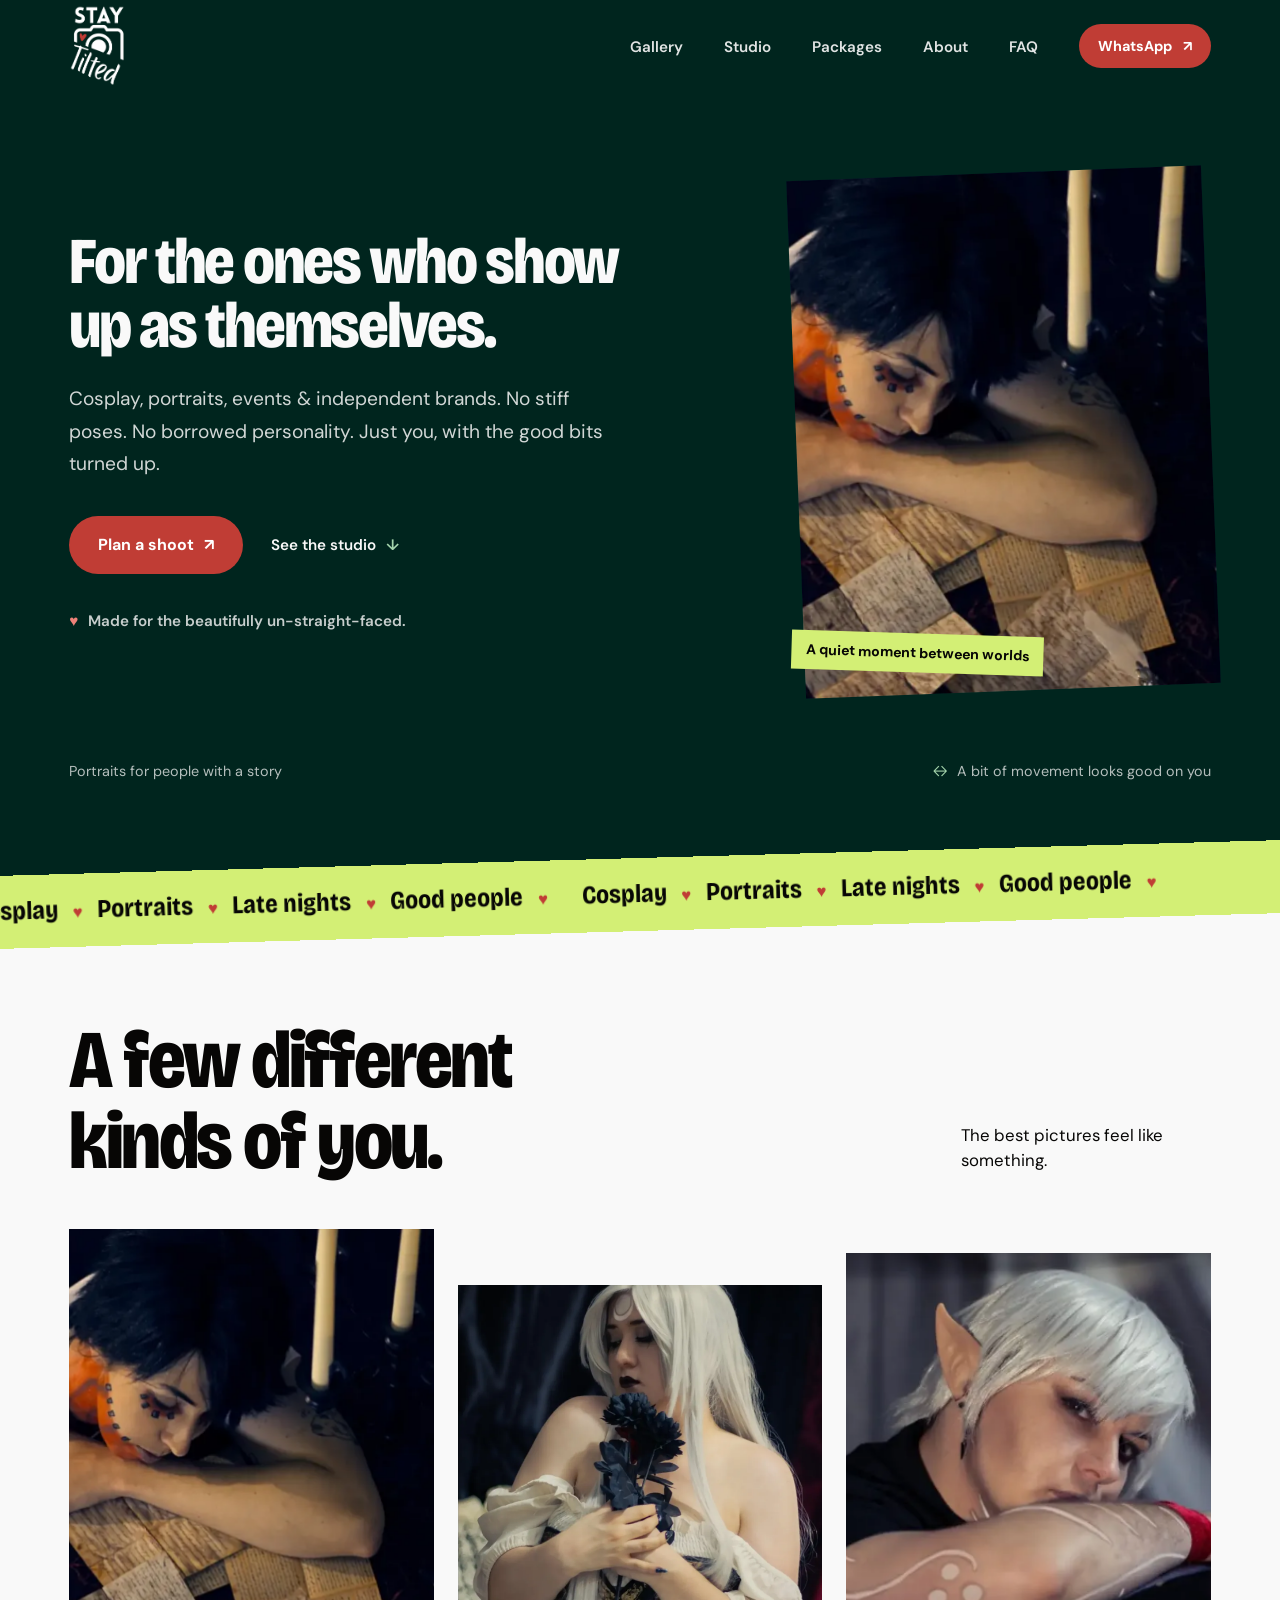
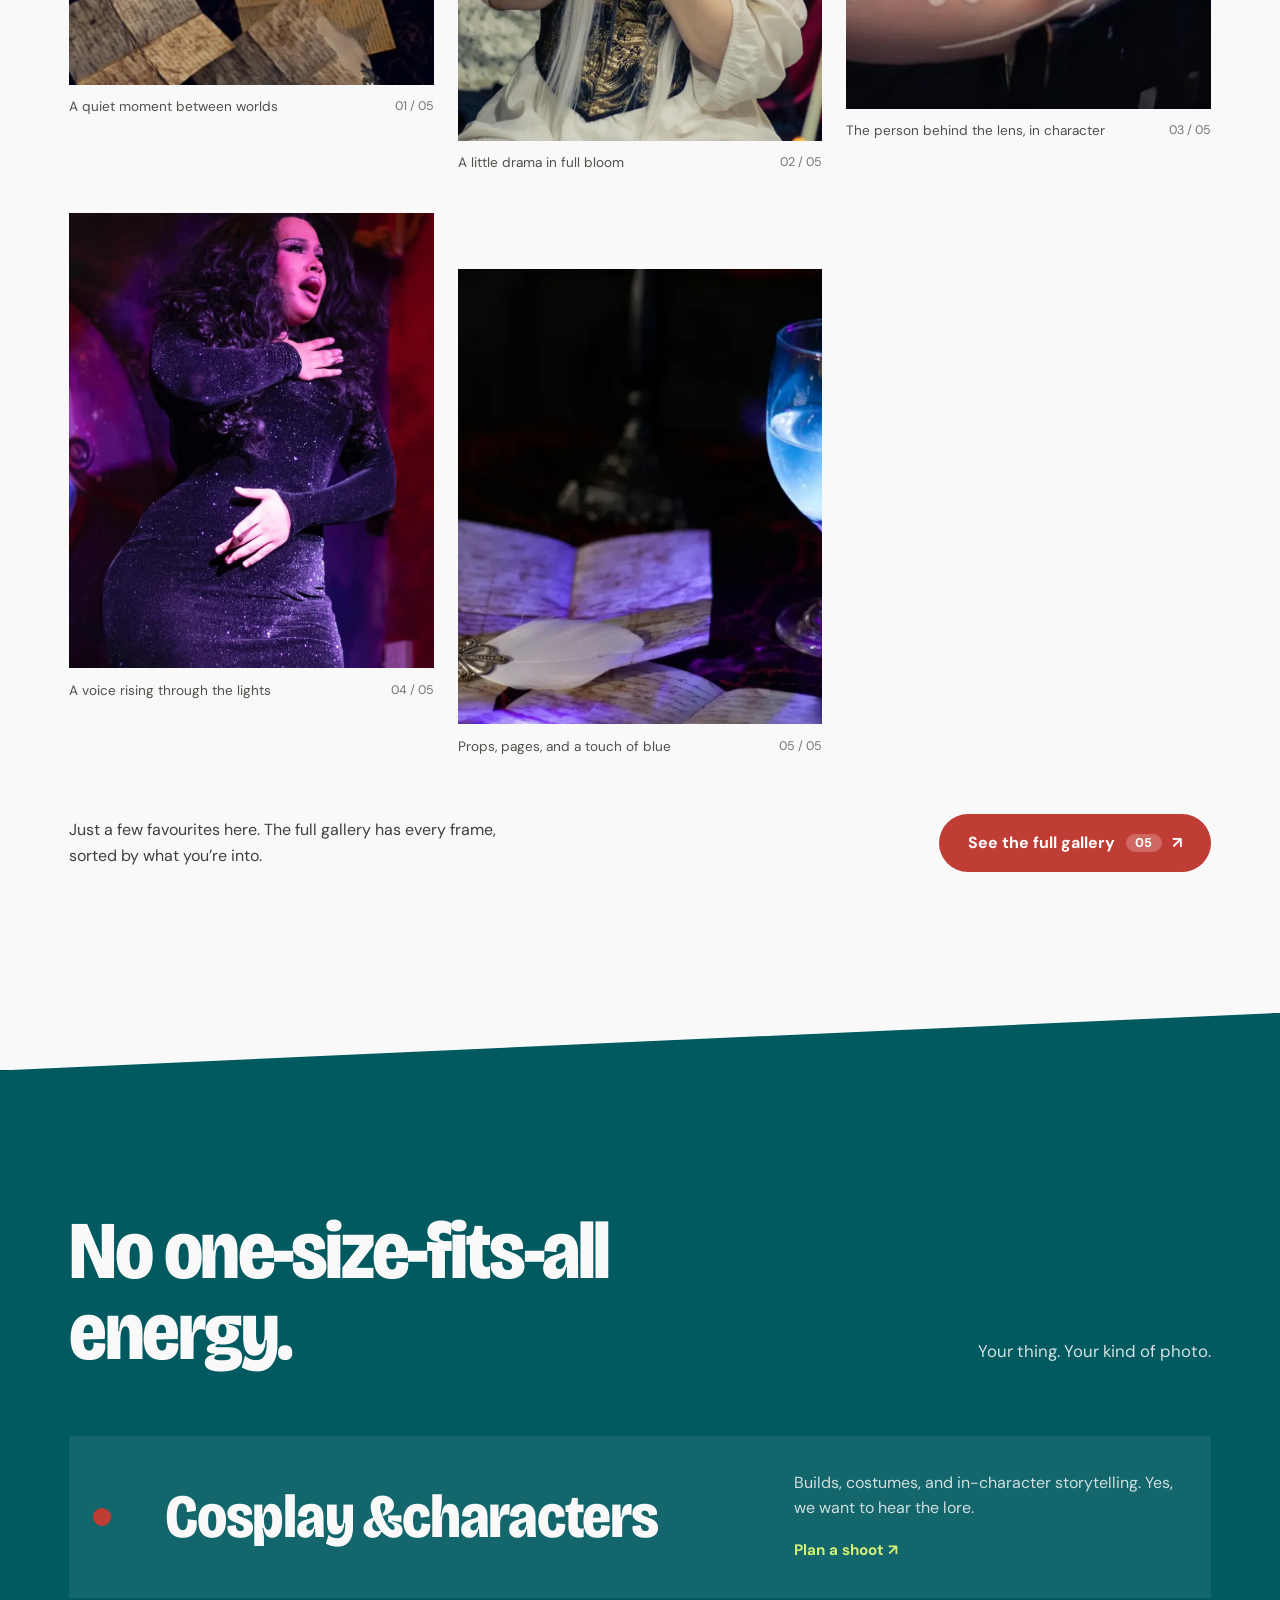
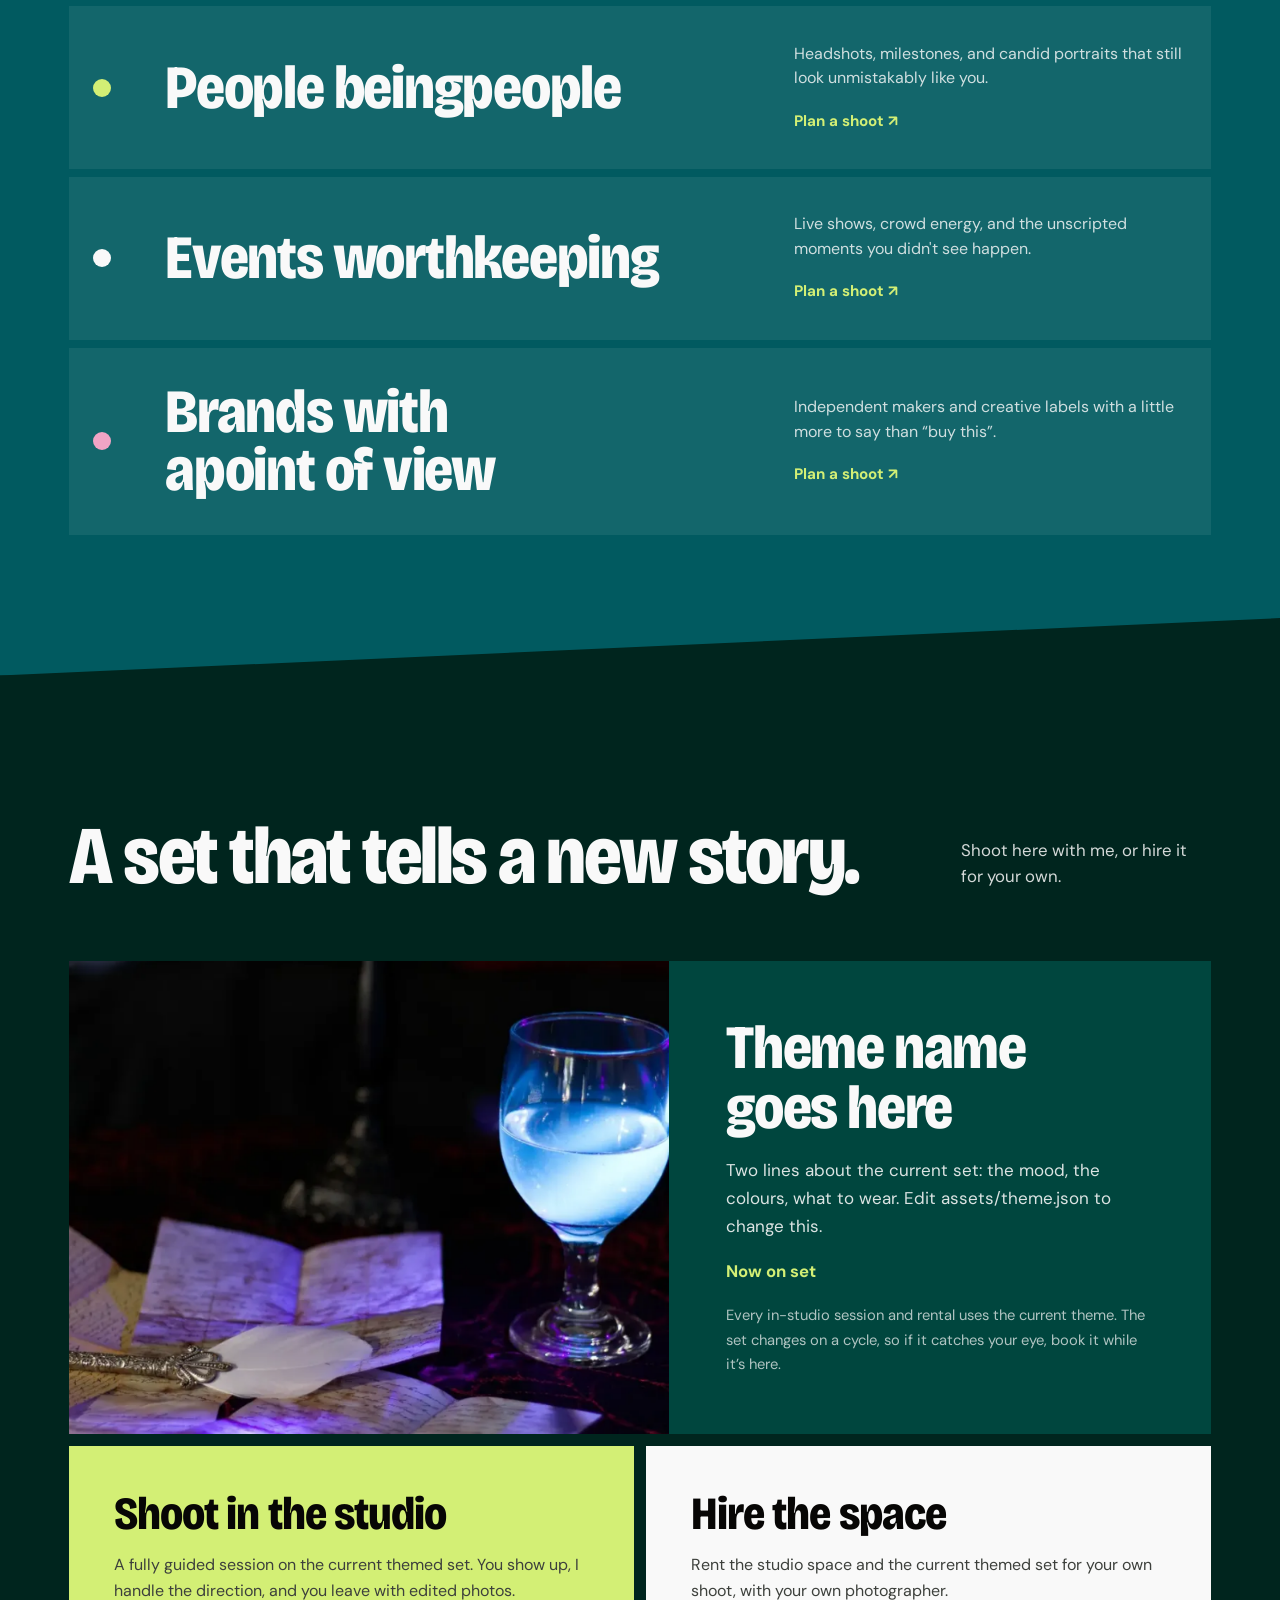
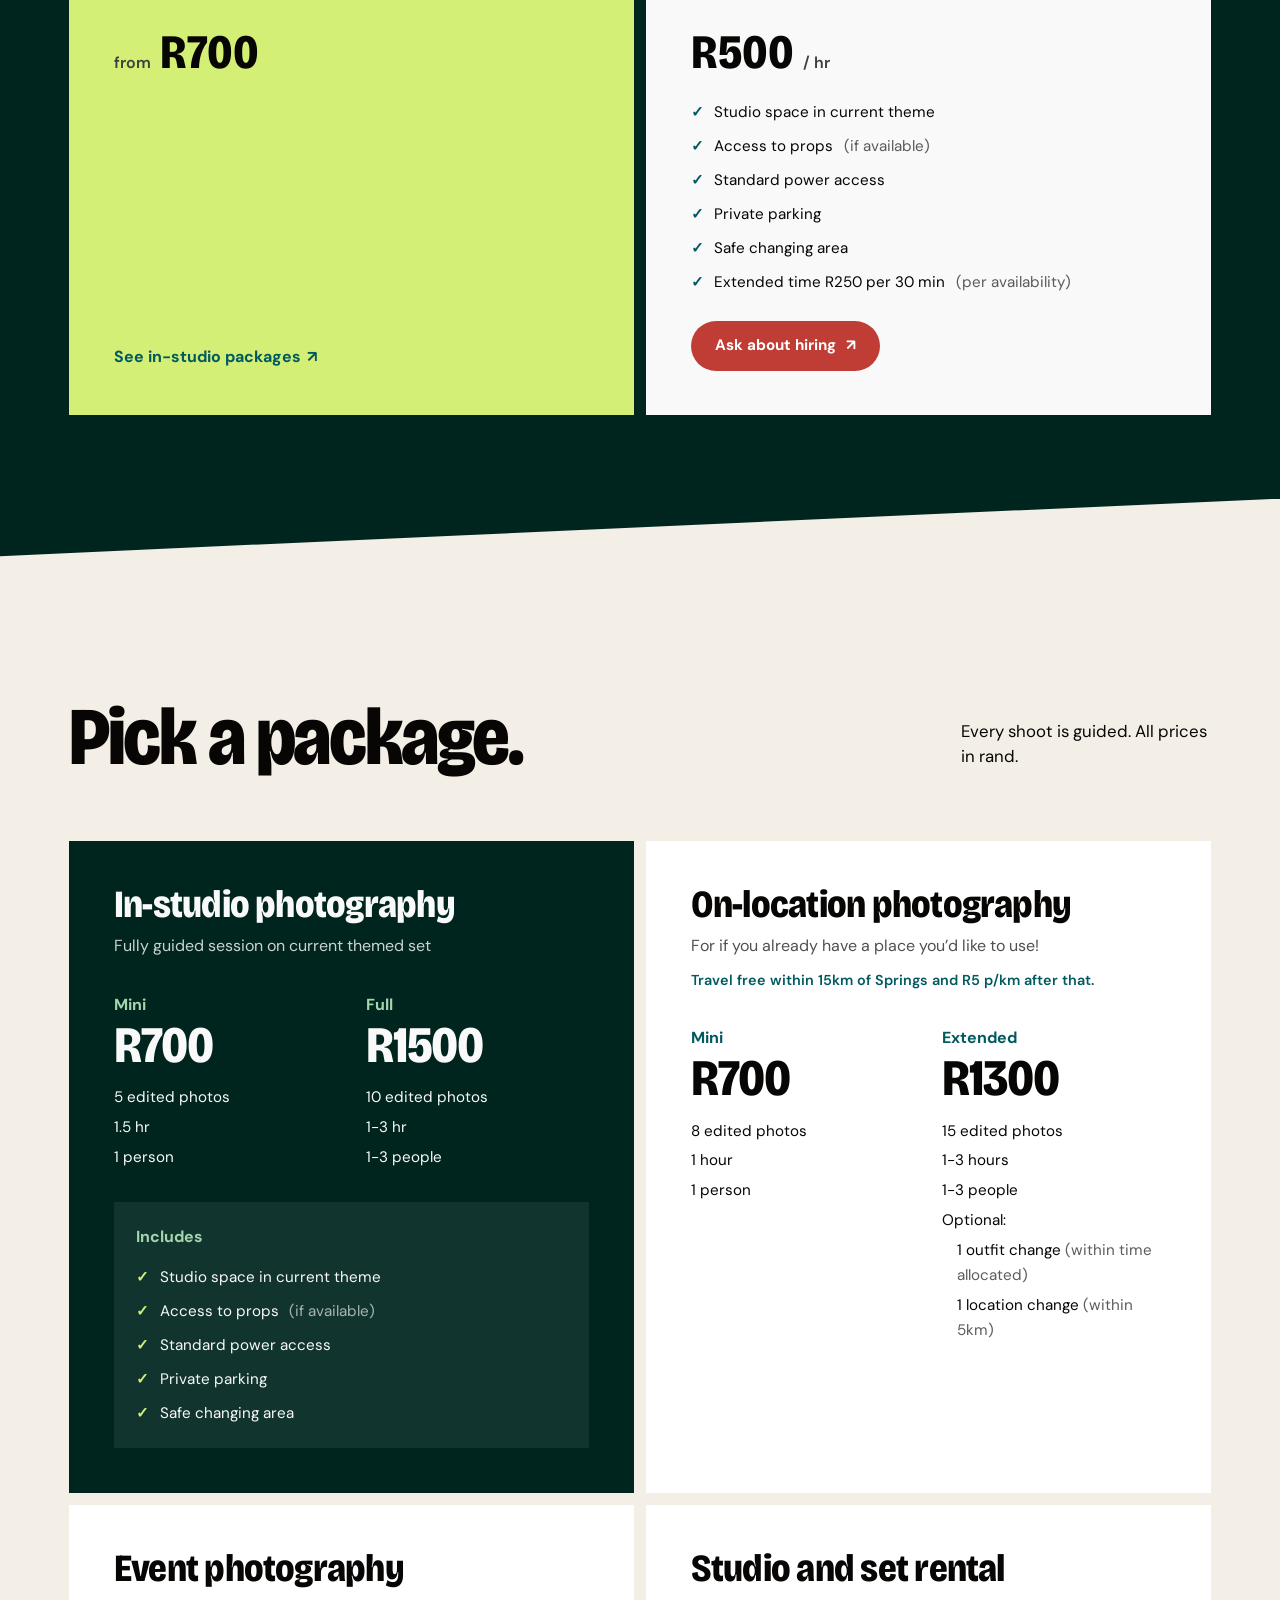
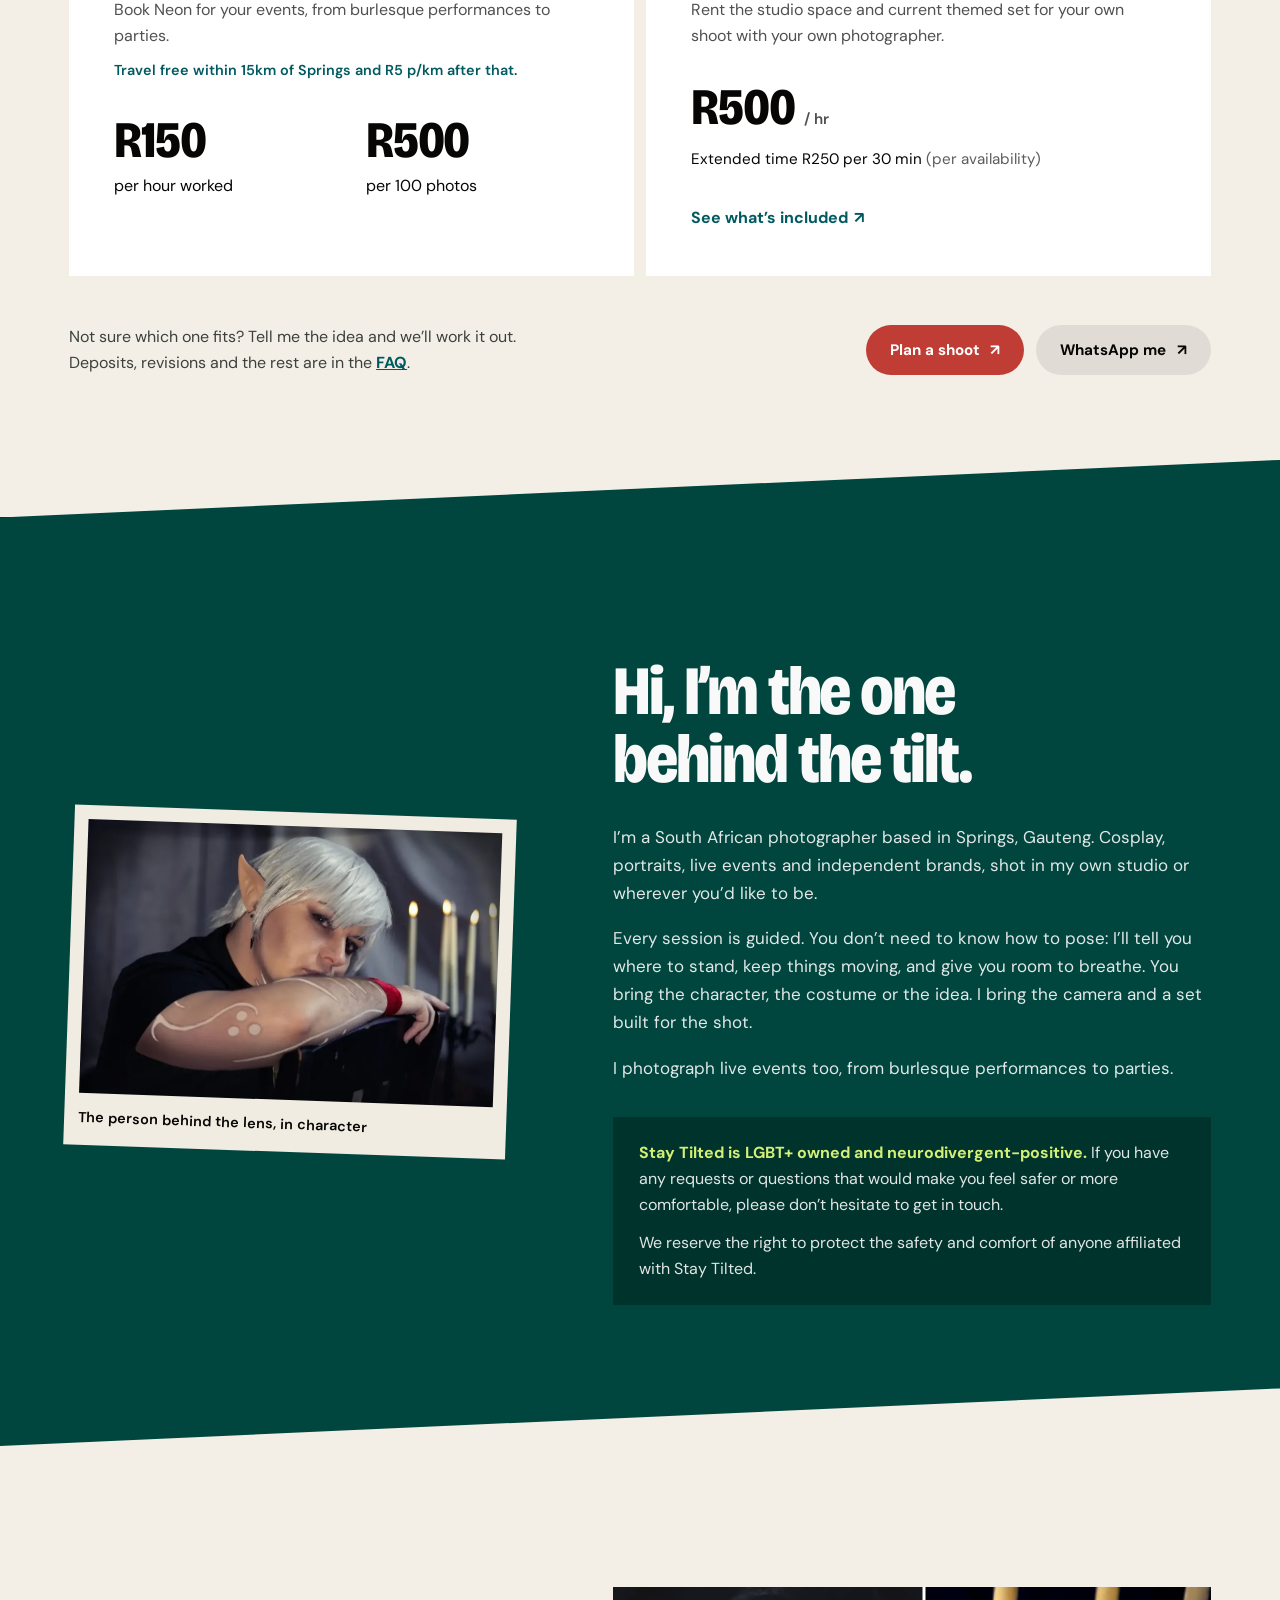
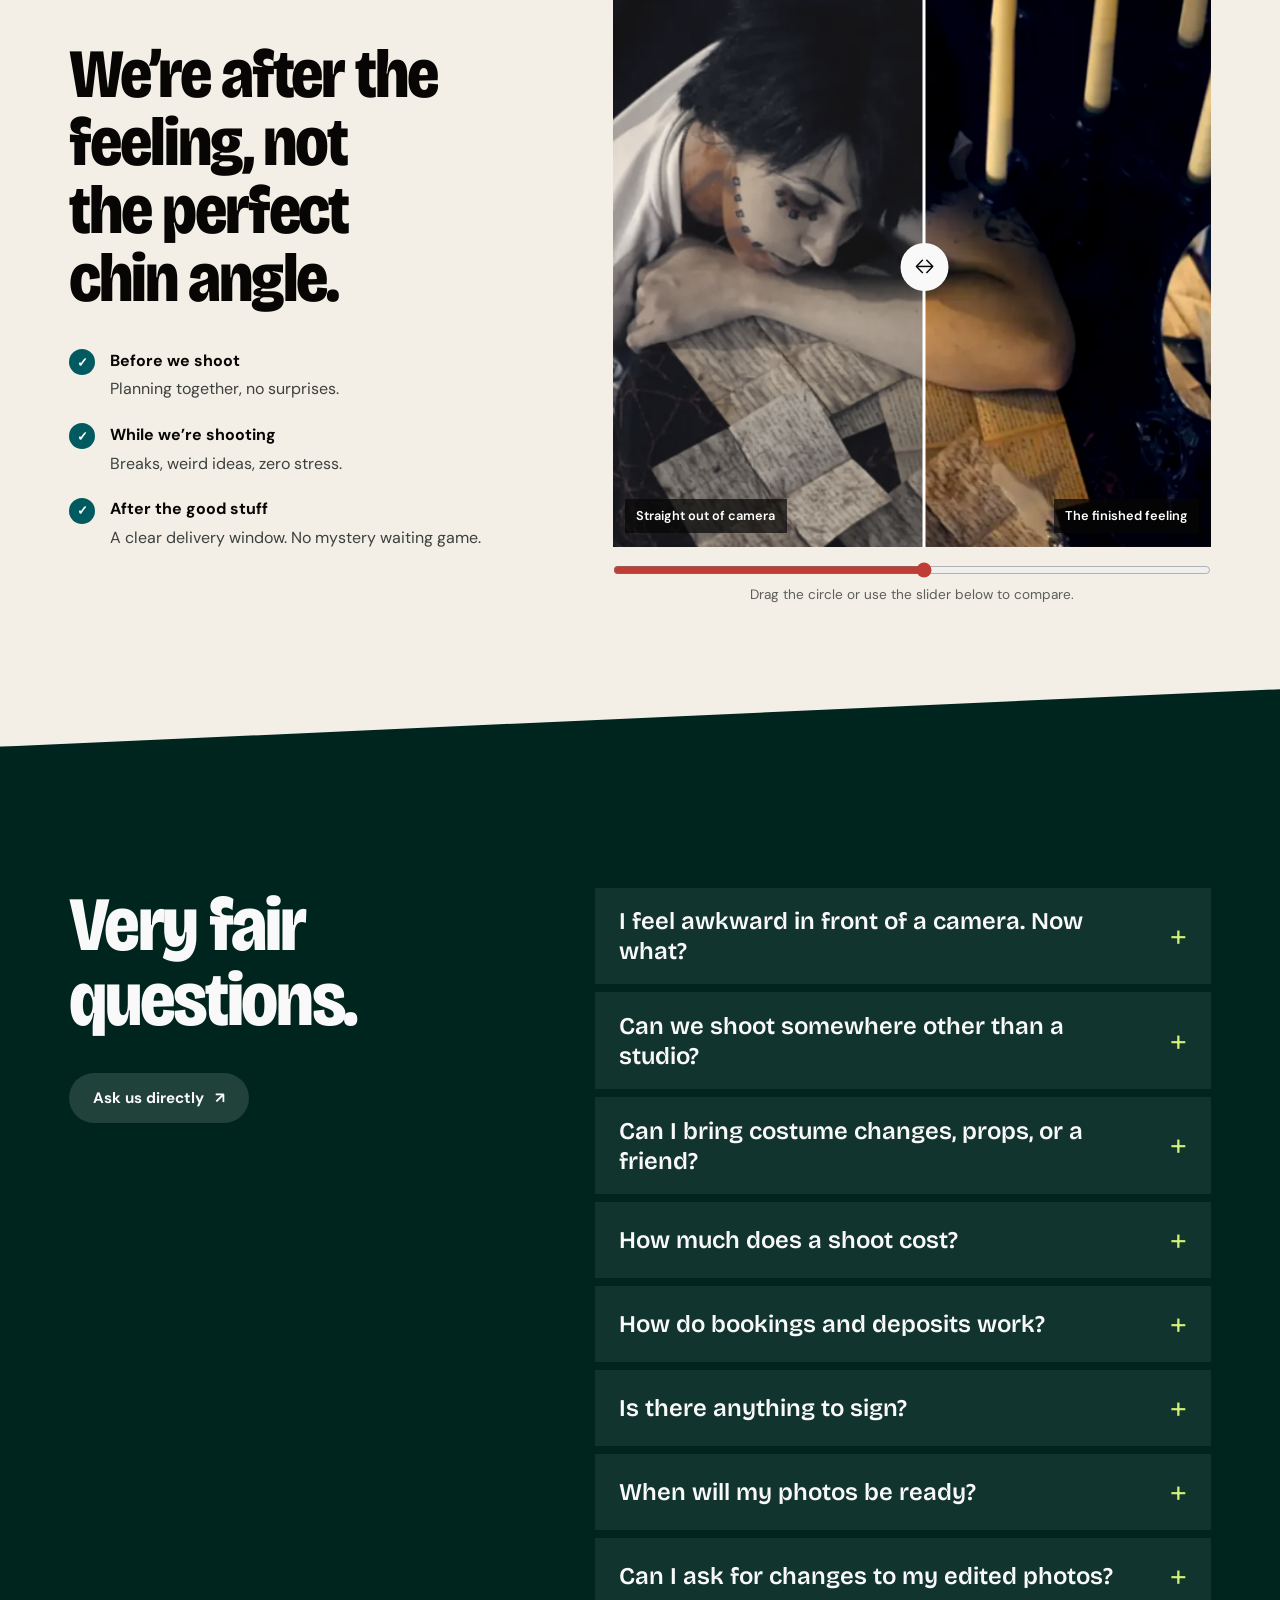
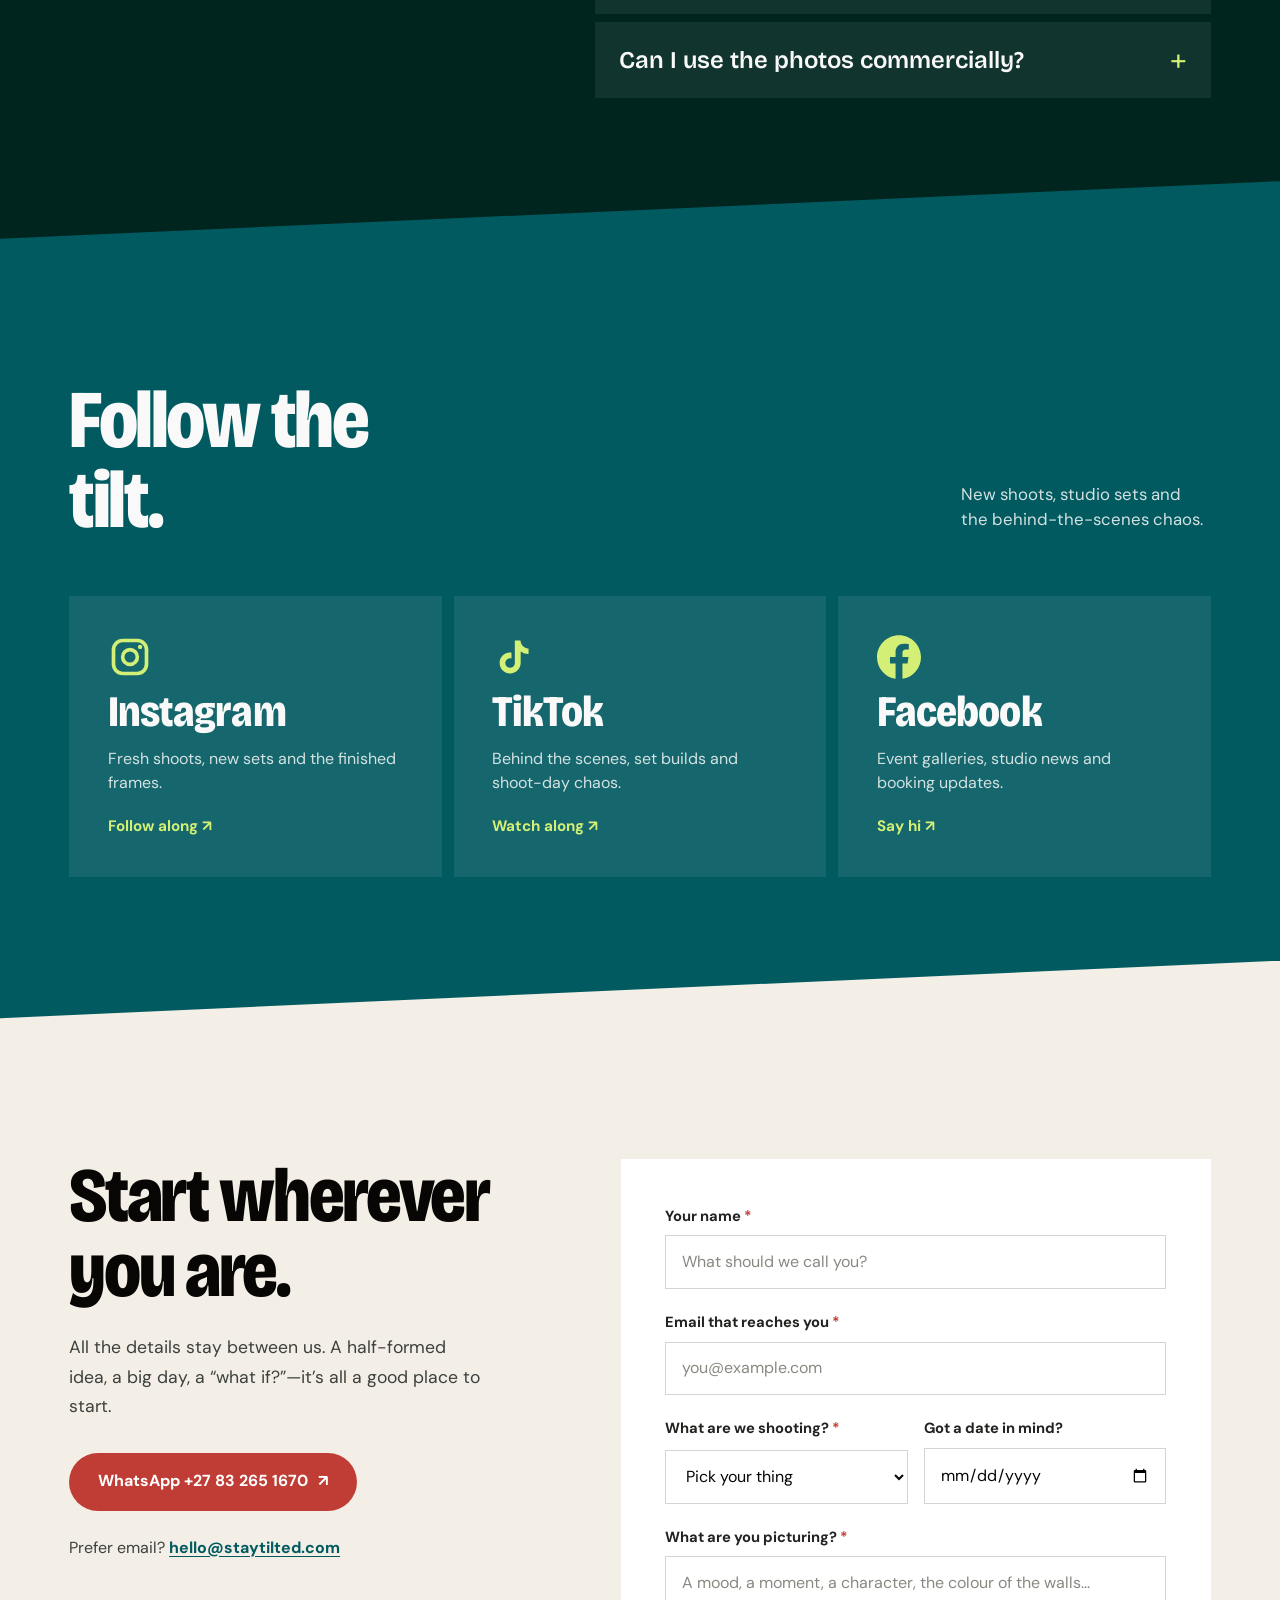
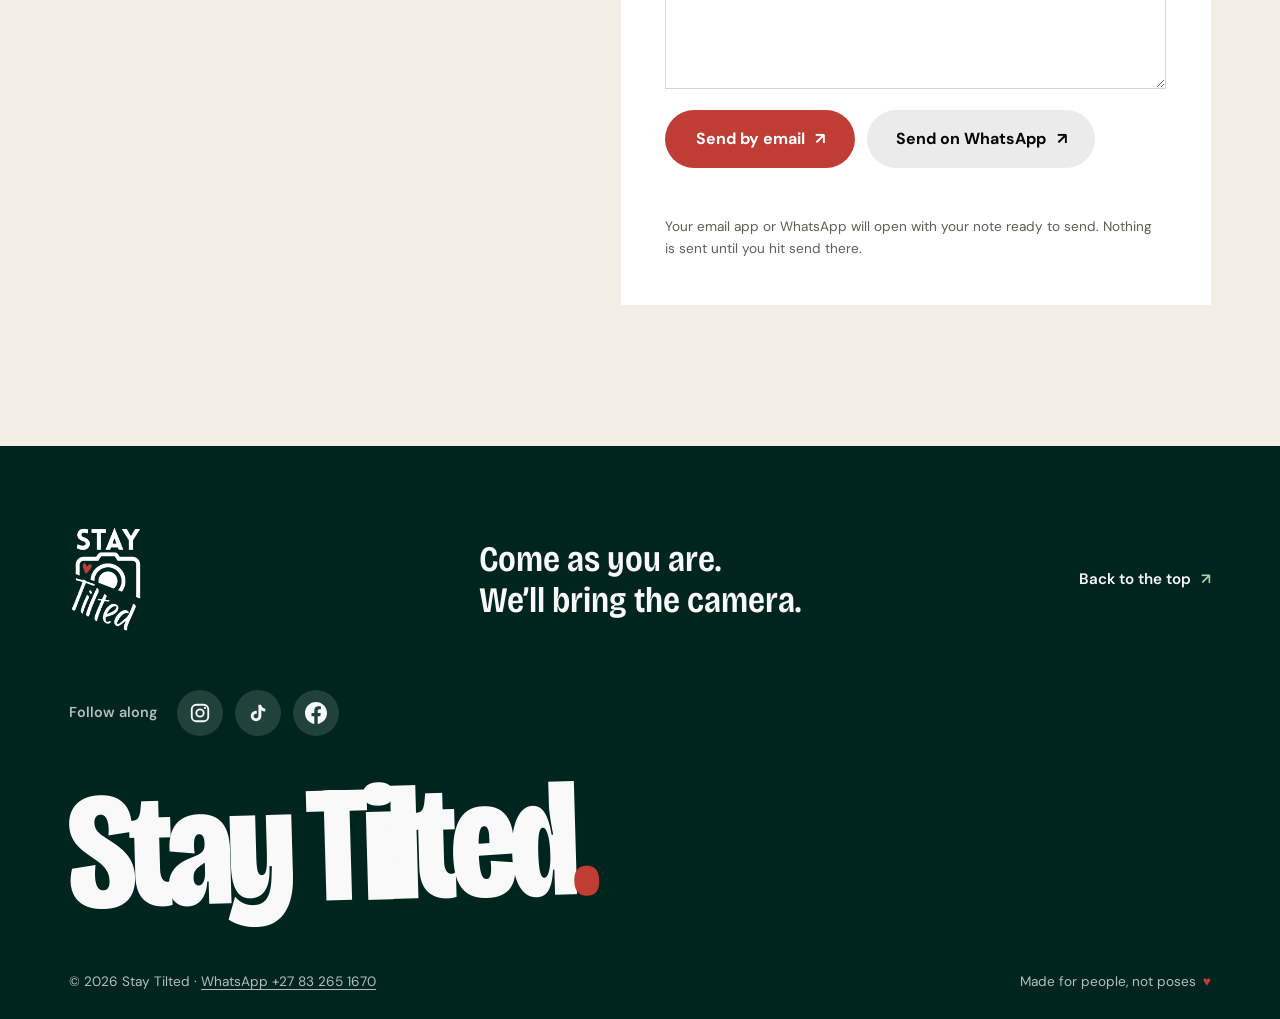
==== commit 16d6faa4: "Add dedicated gallery page and social links" ====
--- a/index.html
+++ b/index.html
@@ -4,7 +4,7 @@
   <meta charset="utf-8">
   <meta name="viewport" content="width=device-width, initial-scale=1">
   <meta name="theme-color" content="#00251e">
-  <title>Stay Tilted — Photographs with a pulse</title>
+  <title>Stay Tilted - Photographs with a pulse</title>
   <meta name="description" content="Cosplay, portraits, live events and creative brands, shot in a themed studio in Springs, Gauteng. Book a guided session, or hire the studio for your own shoot.">
   <meta property="og:type" content="website">
   <meta property="og:title" content="Stay Tilted — Photographs with a pulse">
@@ -20,6 +20,11 @@
   <script>document.documentElement.classList.add('js');</script>
 </head>
 <body>
+  <svg width="0" height="0" style="position:absolute" aria-hidden="true" focusable="false">
+    <symbol id="i-instagram" viewBox="0 0 24 24"><rect x="3" y="3" width="18" height="18" rx="5" fill="none" stroke="currentColor" stroke-width="2"/><circle cx="12" cy="12" r="4" fill="none" stroke="currentColor" stroke-width="2"/><circle cx="17.5" cy="6.5" r="1.2" fill="currentColor"/></symbol>
+    <symbol id="i-tiktok" viewBox="0 0 24 24"><path fill="currentColor" d="M16.6 5.82A4.28 4.28 0 0 1 15.54 3h-3.09v12.4a2.59 2.59 0 0 1-2.59 2.5c-1.42 0-2.6-1.16-2.6-2.6 0-1.72 1.66-3.01 3.37-2.48V9.66c-3.45-.46-6.47 2.22-6.47 5.64 0 3.33 2.76 5.7 5.73 5.7 3.17 0 5.75-2.58 5.75-5.7V8.97a7.3 7.3 0 0 0 4.3 1.38V7.3s-1.88.09-3.24-1.48z"/></symbol>
+    <symbol id="i-facebook" viewBox="0 0 24 24"><path fill="currentColor" d="M24 12.07C24 5.45 18.63.07 12 .07S0 5.45 0 12.07c0 5.99 4.39 10.95 10.13 11.85v-8.39H7.08v-3.47h3.05V9.43c0-3.01 1.79-4.67 4.53-4.67 1.31 0 2.69.23 2.69.23v2.95h-1.52c-1.49 0-1.96.93-1.96 1.87v2.25h3.33l-.53 3.47h-2.8v8.39C19.61 23.02 24 18.06 24 12.07z"/></symbol>
+  </svg>
   <a class="skip-link" href="#main">Skip to content</a>
   <header class="site-header">
     <nav class="nav container" aria-label="Main navigation">
@@ -30,7 +35,7 @@
         <span></span><span></span>
       </button>
       <ul class="nav-links" id="nav-links">
-        <li><a href="#work">Work</a></li>
+        <li><a href="gallery.html">Gallery</a></li>
         <li><a href="#studio">Studio</a></li>
         <li><a href="#packages">Packages</a></li>
         <li><a href="#about">About</a></li>
@@ -80,15 +85,13 @@
           </div>
           <p class="heading-aside">The best pictures feel like <em>something.</em></p>
         </div>
-        <div class="work-toolbar">
-          <div class="gallery-filters" role="group" aria-label="Filter photos by category">
-            <button class="filter-chip" type="button" data-filter="all" aria-pressed="true">Everything</button>
-          </div>
-          <p class="frame-count" id="frame-count" aria-live="polite">00 <span>frames</span></p>
-        </div>
-        <div class="gallery" aria-live="polite">
+        <div class="gallery" data-limit="6" aria-live="polite">
         </div>
         <p class="gallery-empty" role="status">Loading photos from the studio library…</p>
+        <div class="work-cta">
+          <p>Just a few favourites here. The full gallery has every frame, sorted by what you’re into.</p>
+          <a class="btn btn--red btn--large" href="gallery.html">See the full gallery <span class="count-pill" id="gallery-total"></span> <span aria-hidden="true">↗</span></a>
+        </div>
       </div>
     </section>
 
@@ -367,6 +370,38 @@
       </div>
     </section>
 
+    <section class="section social" id="social" aria-labelledby="social-title">
+      <div class="container">
+        <div class="section-heading social-heading">
+          <div>
+            <h2 id="social-title">Follow the<br>tilt.</h2>
+          </div>
+          <p class="heading-aside">New shoots, studio sets and the <em>behind-the-scenes</em> chaos.</p>
+        </div>
+        <div class="social-grid">
+          <!-- TODO: replace YOUR_HANDLE in each link with the real account name -->
+          <a class="social-card" href="https://www.instagram.com/YOUR_HANDLE/" target="_blank" rel="noopener">
+            <svg class="social-icon" aria-hidden="true"><use href="#i-instagram"/></svg>
+            <h3>Instagram</h3>
+            <p>Fresh shoots, new sets and the finished frames.</p>
+            <span class="social-go">Follow along <span aria-hidden="true">↗</span></span>
+          </a>
+          <a class="social-card" href="https://www.tiktok.com/@YOUR_HANDLE" target="_blank" rel="noopener">
+            <svg class="social-icon" aria-hidden="true"><use href="#i-tiktok"/></svg>
+            <h3>TikTok</h3>
+            <p>Behind the scenes, set builds and shoot-day chaos.</p>
+            <span class="social-go">Watch along <span aria-hidden="true">↗</span></span>
+          </a>
+          <a class="social-card" href="https://www.facebook.com/YOUR_HANDLE" target="_blank" rel="noopener">
+            <svg class="social-icon" aria-hidden="true"><use href="#i-facebook"/></svg>
+            <h3>Facebook</h3>
+            <p>Event galleries, studio news and booking updates.</p>
+            <span class="social-go">Say hi <span aria-hidden="true">↗</span></span>
+          </a>
+        </div>
+      </div>
+    </section>
+
     <section class="section contact on-light" id="contact" aria-labelledby="contact-title">
       <div class="container contact-grid">
         <div class="contact-copy">
@@ -424,6 +459,12 @@
       <p class="footer-line">Come as you are.<br>We’ll bring the camera.</p>
       <a class="back-top" href="#top">Back to the top <span aria-hidden="true">↗</span></a>
     </div>
+    <ul class="container footer-social" aria-label="Social media">
+      <li class="footer-social-label">Follow along</li>
+      <li><a href="https://www.instagram.com/YOUR_HANDLE/" target="_blank" rel="noopener" aria-label="Instagram"><svg aria-hidden="true"><use href="#i-instagram"/></svg></a></li>
+      <li><a href="https://www.tiktok.com/@YOUR_HANDLE" target="_blank" rel="noopener" aria-label="TikTok"><svg aria-hidden="true"><use href="#i-tiktok"/></svg></a></li>
+      <li><a href="https://www.facebook.com/YOUR_HANDLE" target="_blank" rel="noopener" aria-label="Facebook"><svg aria-hidden="true"><use href="#i-facebook"/></svg></a></li>
+    </ul>
     <p class="container footer-wordmark" aria-hidden="true">Stay Tilted<span>.</span></p>
     <div class="container footer-bottom">
       <span>© <span id="year">2026</span> Stay Tilted · <a href="https://wa.me/27832651670" target="_blank" rel="noopener">WhatsApp +27 83 265 1670</a></span>
--- a/styles.css
+++ b/styles.css
@@ -31,7 +31,7 @@
 ::selection { color: var(--cream); background: var(--red); }
 :focus-visible { outline: 3px solid var(--red); outline-offset: 4px; }
 h1, h2, h3, h4, p, figure, ul { margin: 0; }
-h1, h2, h3 { font-family: var(--display); font-weight: 700; font-stretch: 85%; line-height: .98; text-wrap: balance; }
+h1, h2, h3 { font-family: var(--display); font-weight: 700; font-stretch: 85%; line-height: .98; text-wrap: balance; overflow-wrap: break-word; }
 h1 { font-weight: 800; font-size: clamp(3.3rem, 5.1vw, 6rem); letter-spacing: -.035em; }
 h2 { font-weight: 800; font-size: clamp(3rem, 6vw, 6.4rem); letter-spacing: -.03em; }
 h3 { font-size: clamp(2rem, 3.2vw, 3rem); letter-spacing: -.02em; }
@@ -262,14 +262,14 @@
 .form-status.is-error { color: #a42f29; }
 .form-small { margin-top: -.9rem; color: #5d5e58; font-size: .85rem; }
 
-.site-footer { padding-block: 5rem 1.6rem; background: var(--forest); }
+.site-footer { padding-block: 5rem 1.6rem; overflow: hidden; background: var(--forest); }
 .footer-main { display: grid; grid-template-columns: 1fr 1fr 1fr; align-items: center; gap: 2rem; padding-bottom: 3.5rem; }
 .footer-brand { justify-self: start; }
 .footer-logo { display: block; width: 76px; height: auto; }
 .footer-line { justify-self: center; font-family: var(--display); font-size: clamp(1.5rem, 2.8vw, 2.4rem); font-weight: 600; font-stretch: 85%; line-height: 1.15; }
 .back-top { justify-self: end; font-size: .95rem; font-weight: 600; text-decoration: none; }
 .back-top span { margin-left: .35rem; color: var(--mint); }
-.footer-wordmark { margin-block: 1rem 2rem; color: var(--cream); font-family: var(--display); font-size: clamp(3.4rem, 14vw, 15rem); font-weight: 800; font-stretch: 75%; letter-spacing: -.04em; line-height: .8; white-space: nowrap; transform: rotate(-1.6deg); transform-origin: left bottom; }
+.footer-wordmark { margin-block: 1rem 2rem; color: var(--cream); font-family: var(--display); font-size: clamp(3rem, 13vw, 14rem); font-weight: 800; font-stretch: 75%; letter-spacing: -.04em; line-height: .8; white-space: nowrap; transform: rotate(-1.6deg); transform-origin: left bottom; }
 .footer-wordmark span { color: var(--red); }
 .footer-bottom { display: flex; justify-content: space-between; gap: 1rem; padding-top: 1.2rem; color: rgba(249,249,249,.72); font-size: .85rem; }
 .footer-bottom a { color: inherit; text-underline-offset: 3px; }
@@ -321,7 +321,15 @@
   .service-card { grid-template-columns: 1.5rem minmax(0, 1.3fr) minmax(0, 1fr); gap: .5rem 1.5rem; }
 }
 @media (max-width: 900px) {
-  .pack-grid, .studio-paths { grid-template-columns: 1fr; }
+  .pack-grid, .studio-paths, .theme-card, .about-grid, .promise-grid, .faq-grid, .contact-grid { grid-template-columns: 1fr; }
+  .about-grid, .promise-grid, .faq-grid, .contact-grid { gap: 3rem; }
+  .faq-intro, .contact-copy { position: static; }
+  .theme-photo { min-height: 300px; }
+  .about-photo { max-width: 420px; }
+  .hero { min-height: 0; padding-top: calc(var(--header-height) + 1.5rem); padding-bottom: 3.5rem; }
+  .hero-layout { min-height: 0; grid-template-columns: 1fr; gap: 2.5rem; }
+  .hero-collage { width: min(72%, 460px); justify-self: start; margin-left: 4%; }
+  .hero-bottom { flex-wrap: wrap; }
 }
 @media (max-width: 760px) {
   :root { --gutter: clamp(1.15rem, 5vw, 2.4rem); --header-height: 78px; }
@@ -375,12 +383,12 @@
   .back-top { grid-column: 2; grid-row: 1; }
   .footer-bottom { flex-direction: column; }
   .lightbox { padding: 1rem; }
-  .lightbox[open] { grid-template-columns: 42px minmax(0,1fr) 42px; gap: .25rem; }
-  .lb-btn { width: 40px; height: 40px; }
+  .lightbox[open] { grid-template-columns: 46px minmax(0,1fr) 46px; gap: .25rem; }
+  .lb-btn { width: 44px; height: 44px; }
   .lb-close { top: .65rem; right: .65rem; }
   .lb-img { max-height: calc(100svh - 7rem); }
 }
-@media (min-width: 761px) and (max-height: 800px) {
+@media (min-width: 901px) and (max-height: 800px) {
   .hero { padding-top: calc(var(--header-height) + 1rem); }
   .hero h1 { font-size: clamp(3.2rem, 4.6vw, 5rem); }
 }
@@ -390,3 +398,96 @@
   html.js .hero-copy > *, html.js .hero-collage { animation: none; }
   .reveal { opacity: 1; transform: none; }
 }
+
+/* ---- Fit for every device ---- */
+main { overflow-x: clip; }
+.field, .field input, .field select, .field textarea { min-width: 0; max-width: 100%; }
+.field input[type="date"] { -webkit-appearance: none; appearance: none; }
+
+@media (max-width: 760px) {
+  .nav-links { max-height: calc(100svh - var(--header-height)); overflow-y: auto; }
+  .hero-collage { margin-left: 0; justify-self: center; }
+}
+@media (max-width: 480px) {
+  .hero-actions .btn--large, .contact-wa, .form-actions .btn, .pack-cta-actions .btn { width: 100%; flex: 1 1 100%; }
+  .hero-actions { gap: 1rem; }
+  .path .btn { width: 100%; }
+  .path-price, .tier-price { word-break: keep-all; }
+  .pack, .path, .form, .theme-body { padding: 1.4rem; }
+  .questions details { padding-inline: 1.1rem; }
+  .questions details p { padding-right: 0; }
+  .footer-main { grid-template-columns: 1fr auto; gap: 1.5rem 1rem; }
+  .footer-logo { width: 64px; }
+}
+@media (max-width: 400px) {
+  h1 { font-size: clamp(2.5rem, 12vw, 3rem); }
+  h2, .section-heading h2 { font-size: clamp(2.4rem, 12vw, 2.9rem); }
+  .service-card h3 { font-size: clamp(2.2rem, 11vw, 2.7rem); }
+  .tier-price { font-size: 2.4rem; }
+  .gallery { gap: 1.25rem .6rem; }
+  .filter-chip { padding-inline: .95rem; }
+}
+@media (max-height: 500px) and (orientation: landscape) {
+  :root { --header-height: 64px; }
+  .brand-logo { width: 44px; }
+  .hero { padding-top: calc(var(--header-height) + 1rem); }
+  .hero-layout { grid-template-columns: 1.4fr 1fr; gap: 1.5rem; }
+  .hero-collage { width: min(100%, 300px); margin: 0; justify-self: center; }
+  .nav-toggle { height: 40px; }
+}
+@media (min-width: 1800px) {
+  body { font-size: 18px; }
+}
+
+/* ---- Gallery teaser (home) + gallery page ---- */
+.work-cta { display: flex; flex-wrap: wrap; align-items: center; justify-content: space-between; gap: 1.5rem; margin-top: 3.5rem; }
+.work-cta p { max-width: 40ch; color: #3d403c; font-size: 1rem; }
+.count-pill { padding: .1rem .6rem; border-radius: 999px; background: rgba(255,255,255,.22); font-size: .8rem; }
+.count-pill:empty { display: none; }
+.chip-count { margin-left: .15rem; font-size: .8em; opacity: .6; }
+.nav-links a[aria-current="page"]:not(.btn) { color: var(--lime); }
+.page-hero { padding: calc(var(--header-height) + clamp(3rem, 7vw, 6rem)) 0 clamp(4.5rem, 8vw, 7rem); background: var(--forest); }
+.page-hero-grid { display: flex; align-items: end; justify-content: space-between; gap: 2rem; }
+.page-hero h1 { font-size: clamp(3.6rem, 9vw, 9rem); letter-spacing: -.04em; }
+.page-hero .heading-aside { color: rgba(249,249,249,.85); }
+.crumb { display: inline-flex; gap: .45rem; margin-bottom: 1.6rem; color: rgba(249,249,249,.8); font-size: .95rem; font-weight: 600; text-decoration: none; transition: color .2s; }
+.crumb span { color: var(--mint); }
+.crumb:hover { color: var(--lime); }
+.gallery-page { padding-top: calc(var(--section-space) * .7); }
+.gallery-cta { background: var(--teal); }
+.gallery-cta-inner { display: grid; grid-template-columns: 1fr 1fr; align-items: end; gap: clamp(2rem, 6vw, 6rem); }
+.gallery-cta-copy p { max-width: 36ch; margin-bottom: 1.6rem; color: rgba(249,249,249,.88); font-size: 1.1rem; }
+.gallery-cta-copy .pack-cta-actions { gap: .75rem; }
+
+/* ---- Social ---- */
+.social { background: var(--teal); }
+.social-heading { margin-bottom: 3.5rem; }
+.social-heading .heading-aside { color: rgba(249,249,249,.85); }
+.social-grid { display: grid; grid-template-columns: repeat(3, minmax(0, 1fr)); gap: .75rem; }
+.social-card { position: relative; display: flex; min-height: 280px; flex-direction: column; align-items: flex-start; gap: .8rem; padding: clamp(1.5rem, 3vw, 2.4rem); color: var(--cream); background: rgba(249,249,249,.08); text-decoration: none; transition: background-color .25s, color .25s; }
+.social-icon { width: 44px; height: 44px; margin-bottom: auto; color: var(--lime); transition: color .25s; }
+.social-card h3 { font-size: clamp(2.2rem, 3.4vw, 3.2rem); font-weight: 800; }
+.social-card p { max-width: 30ch; color: rgba(249,249,249,.84); font-size: 1rem; line-height: 1.5; transition: color .25s; }
+.social-go { margin-top: .4rem; color: var(--lime); font-size: .95rem; font-weight: 700; transition: color .25s; }
+.footer-social { display: flex; flex-wrap: wrap; align-items: center; gap: .75rem; margin-block: 0; padding: 0 0 2.2rem; list-style: none; }
+.footer-social-label { margin-right: .5rem; color: rgba(249,249,249,.72); font-size: .9rem; font-weight: 600; }
+.footer-social a { display: grid; width: 46px; height: 46px; place-items: center; border-radius: 50%; color: var(--cream); background: rgba(249,249,249,.13); transition: background-color .2s, transform .16s var(--ease); }
+.footer-social a:active { transform: scale(.94); }
+.footer-social svg { width: 22px; height: 22px; }
+@media (hover: hover) and (pointer: fine) {
+  .social-card:hover { color: var(--ink); background: var(--cream); }
+  .social-card:hover .social-icon, .social-card:hover .social-go { color: var(--teal); }
+  .social-card:hover p { color: #3d403c; }
+  .footer-social a:hover { background: var(--red); }
+}
+@media (max-width: 900px) {
+  .social-grid { grid-template-columns: 1fr; }
+  .social-card { min-height: 0; gap: .6rem; }
+  .social-icon { margin-bottom: 1rem; }
+  .gallery-cta-inner { grid-template-columns: 1fr; align-items: start; }
+}
+@media (max-width: 760px) {
+  .page-hero-grid { align-items: flex-start; flex-direction: column; gap: 1.2rem; }
+  .work-cta .btn { width: 100%; }
+  .social-heading { margin-bottom: 2.5rem; }
+}
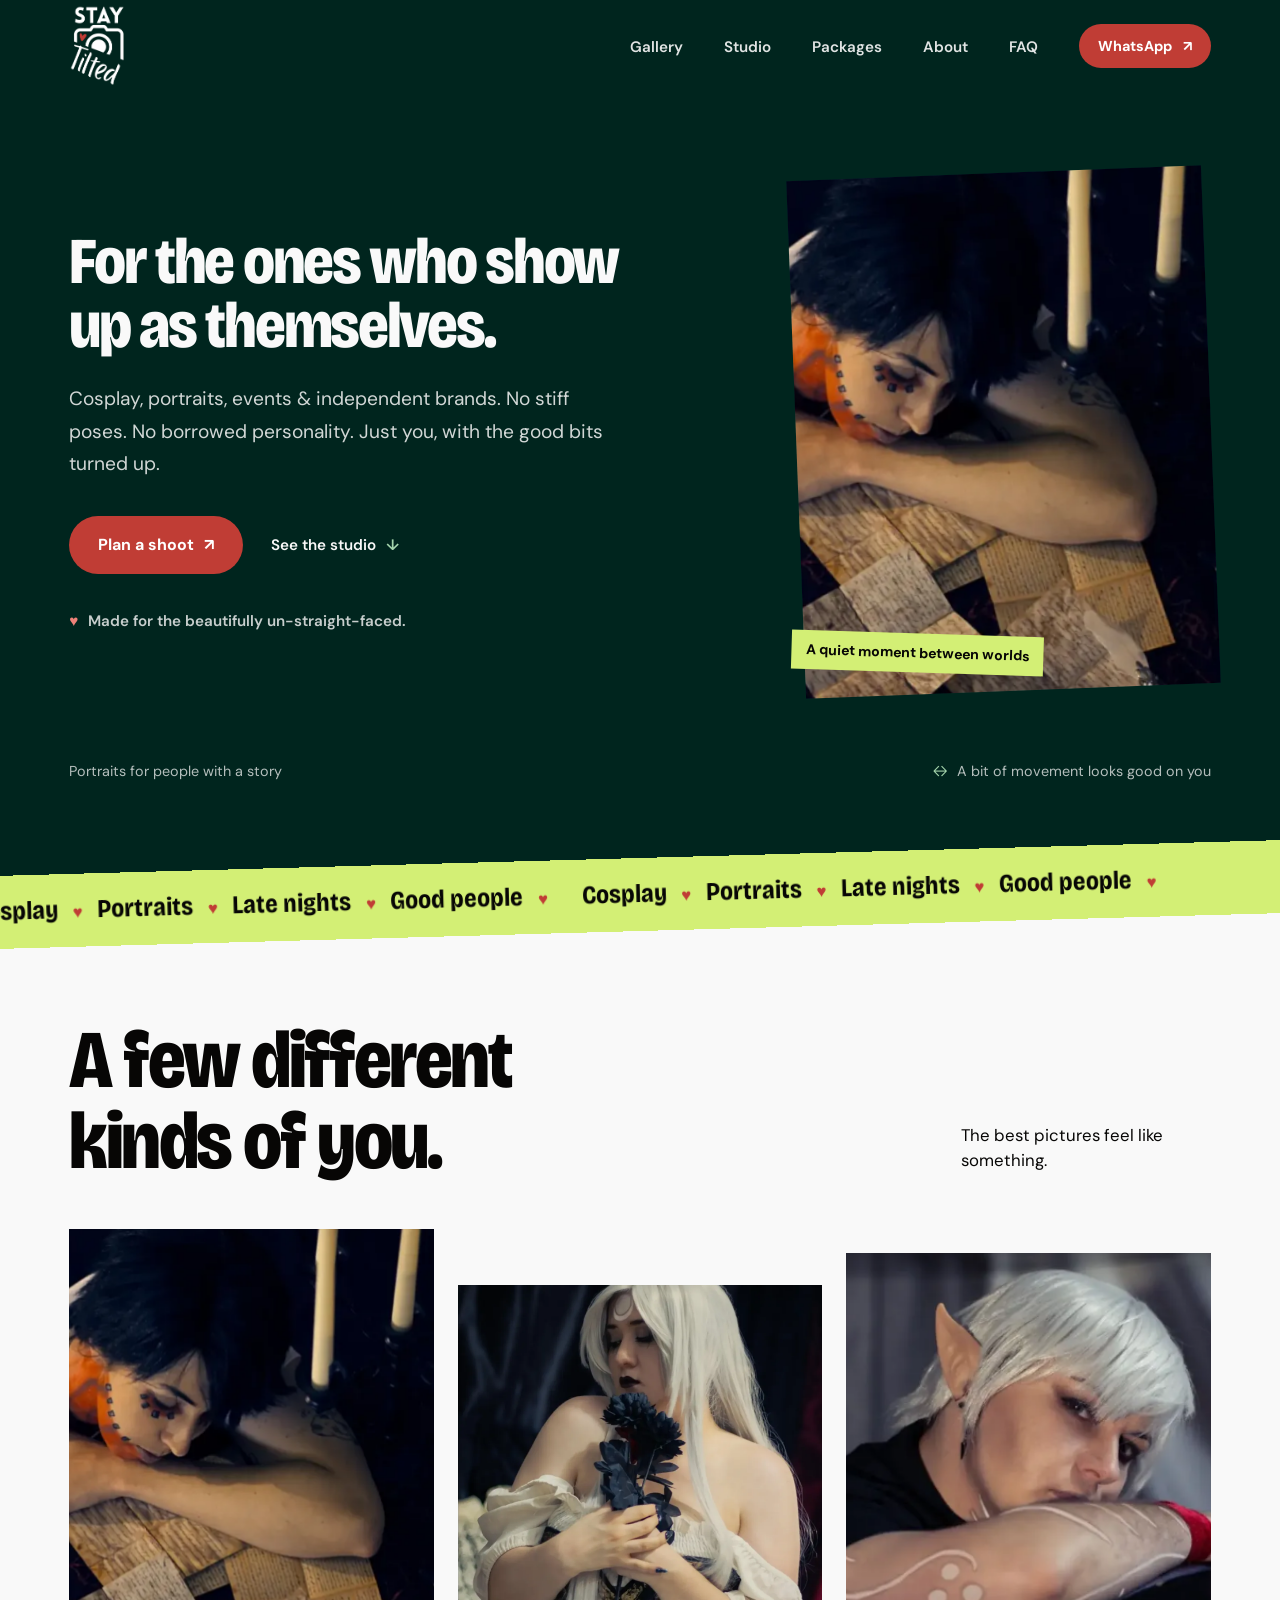
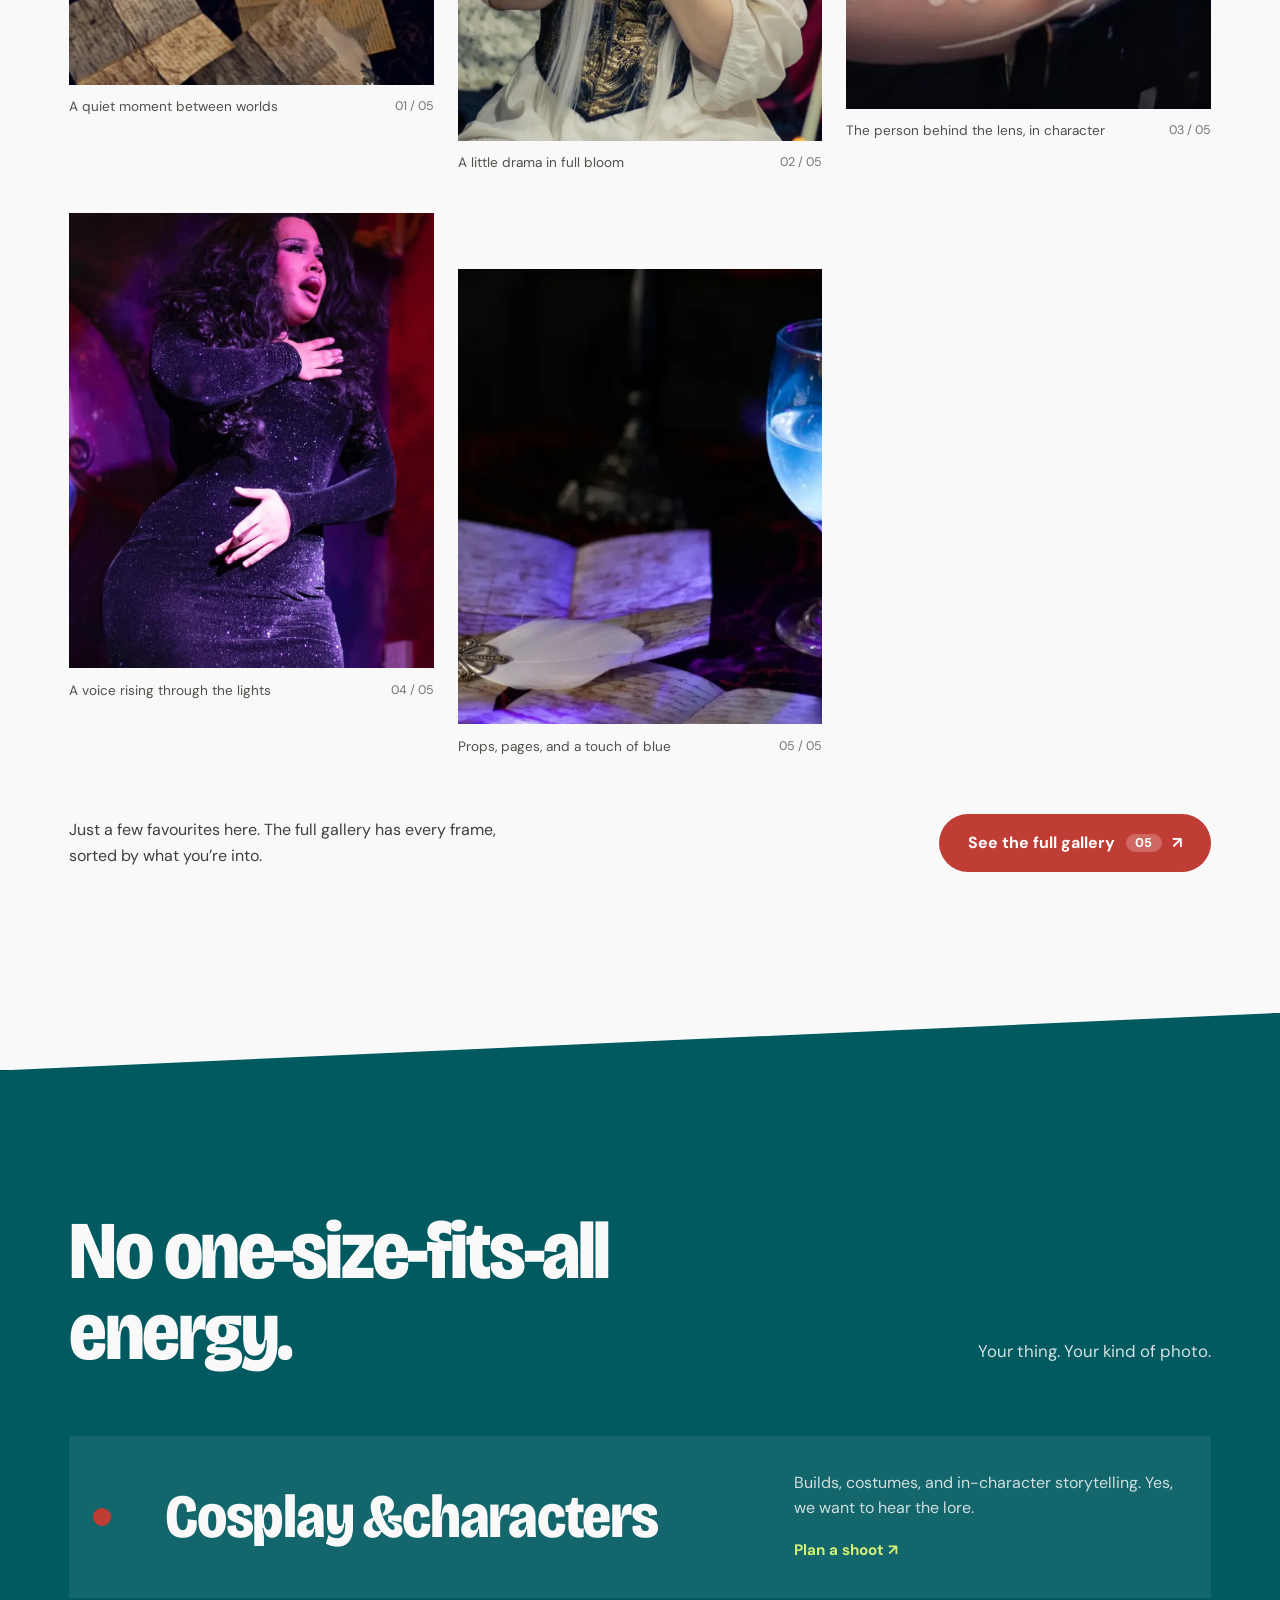
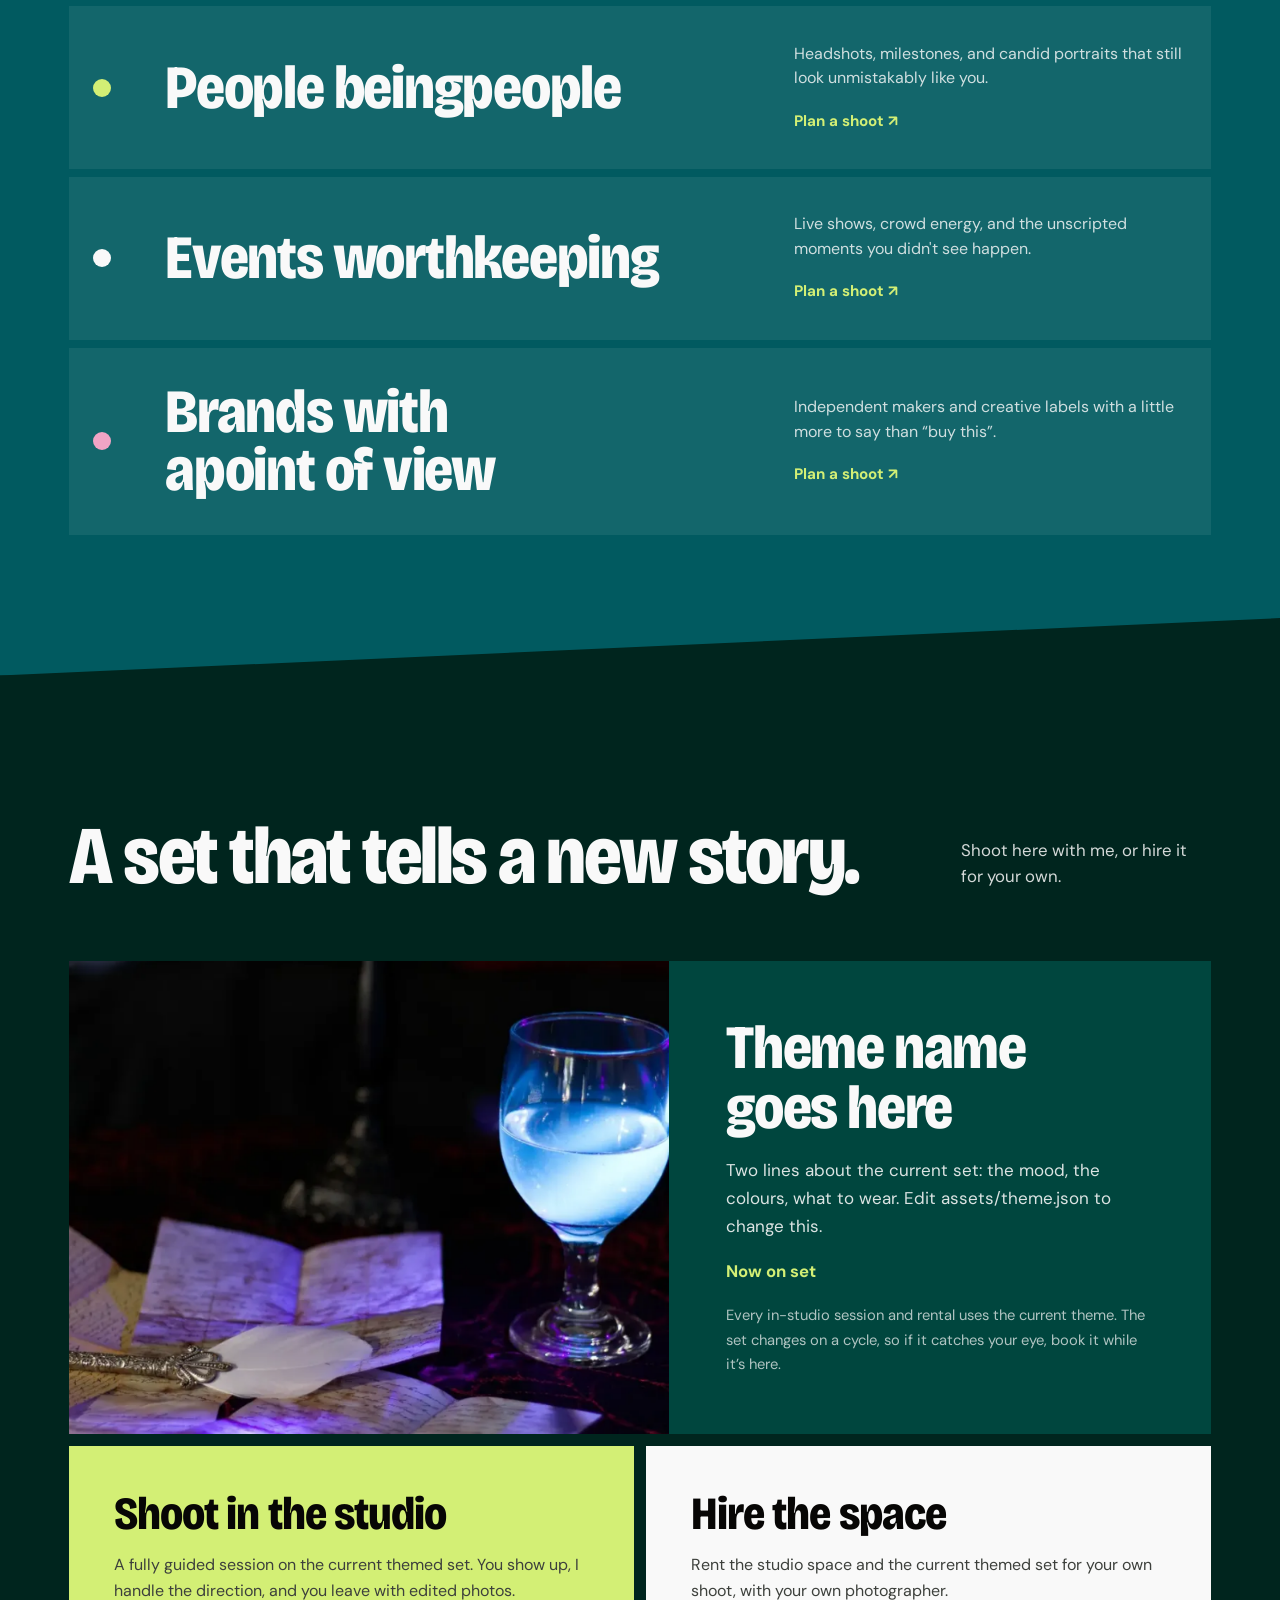
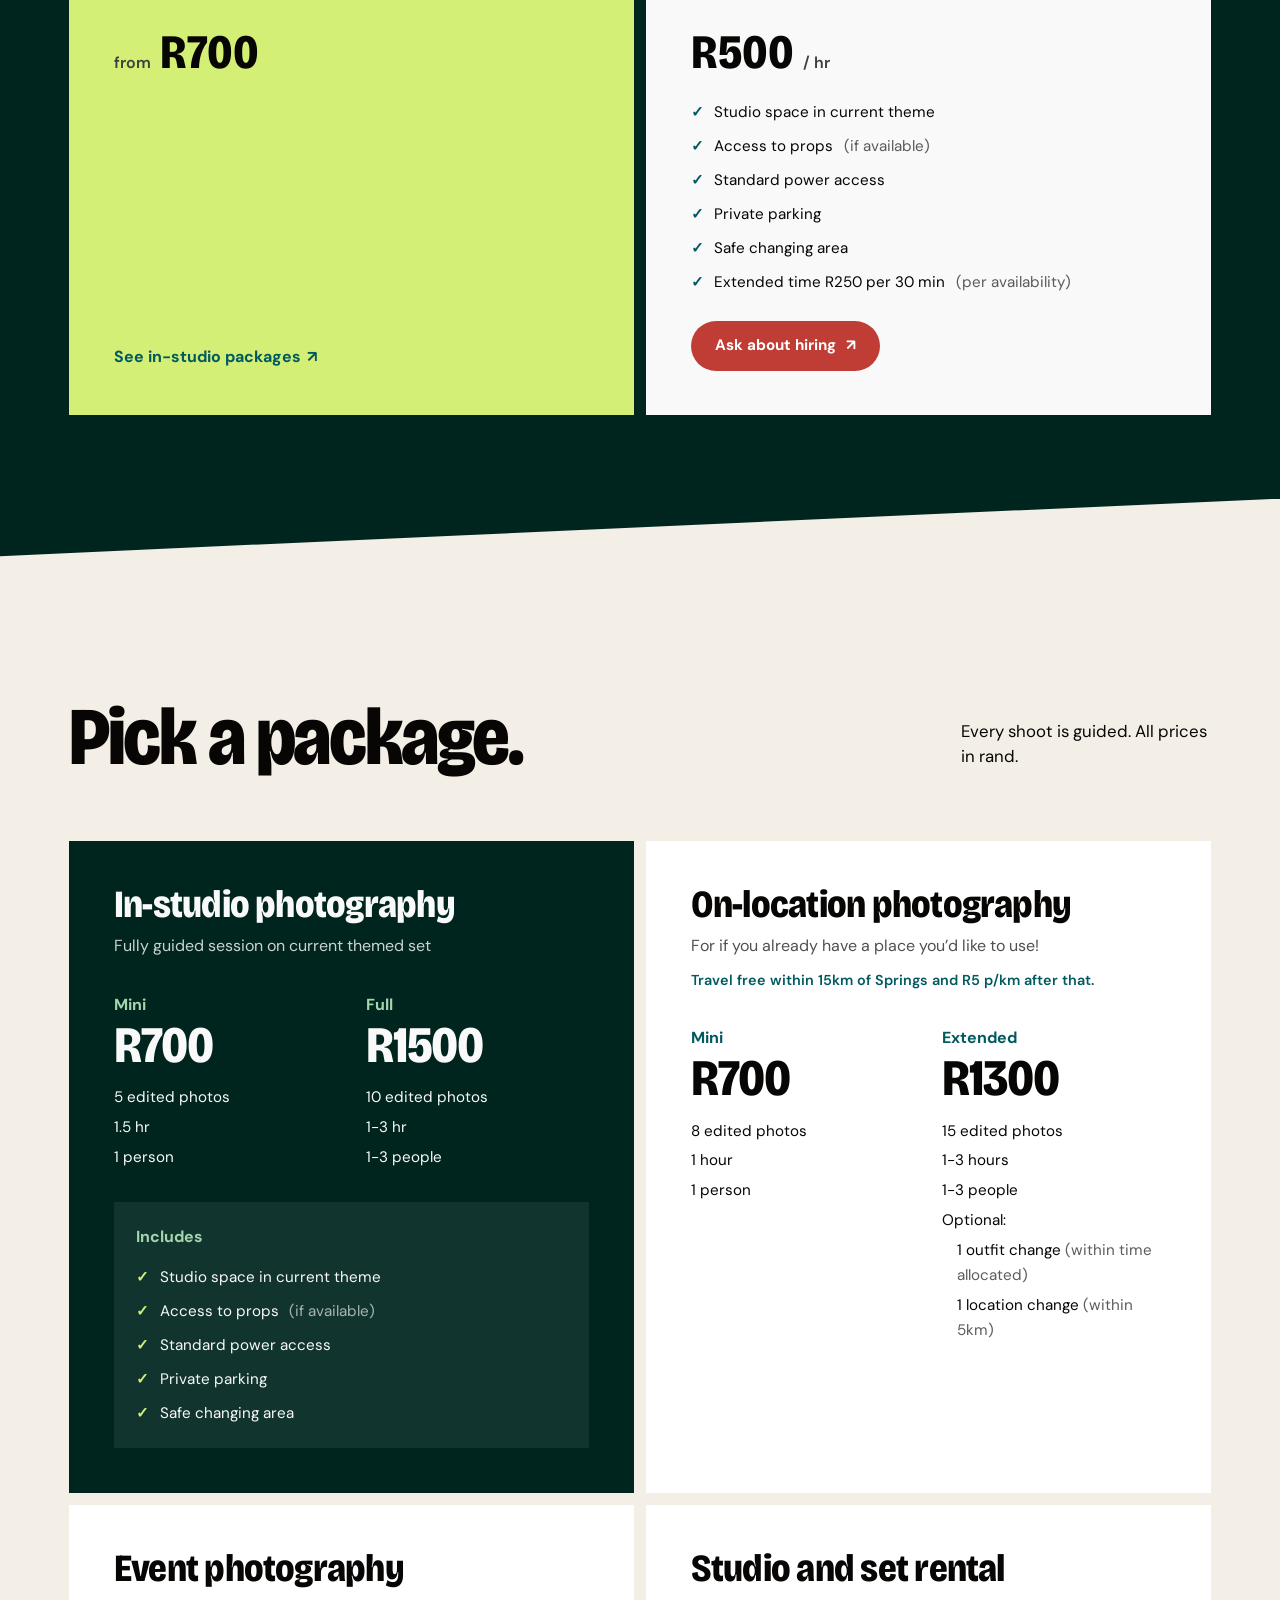
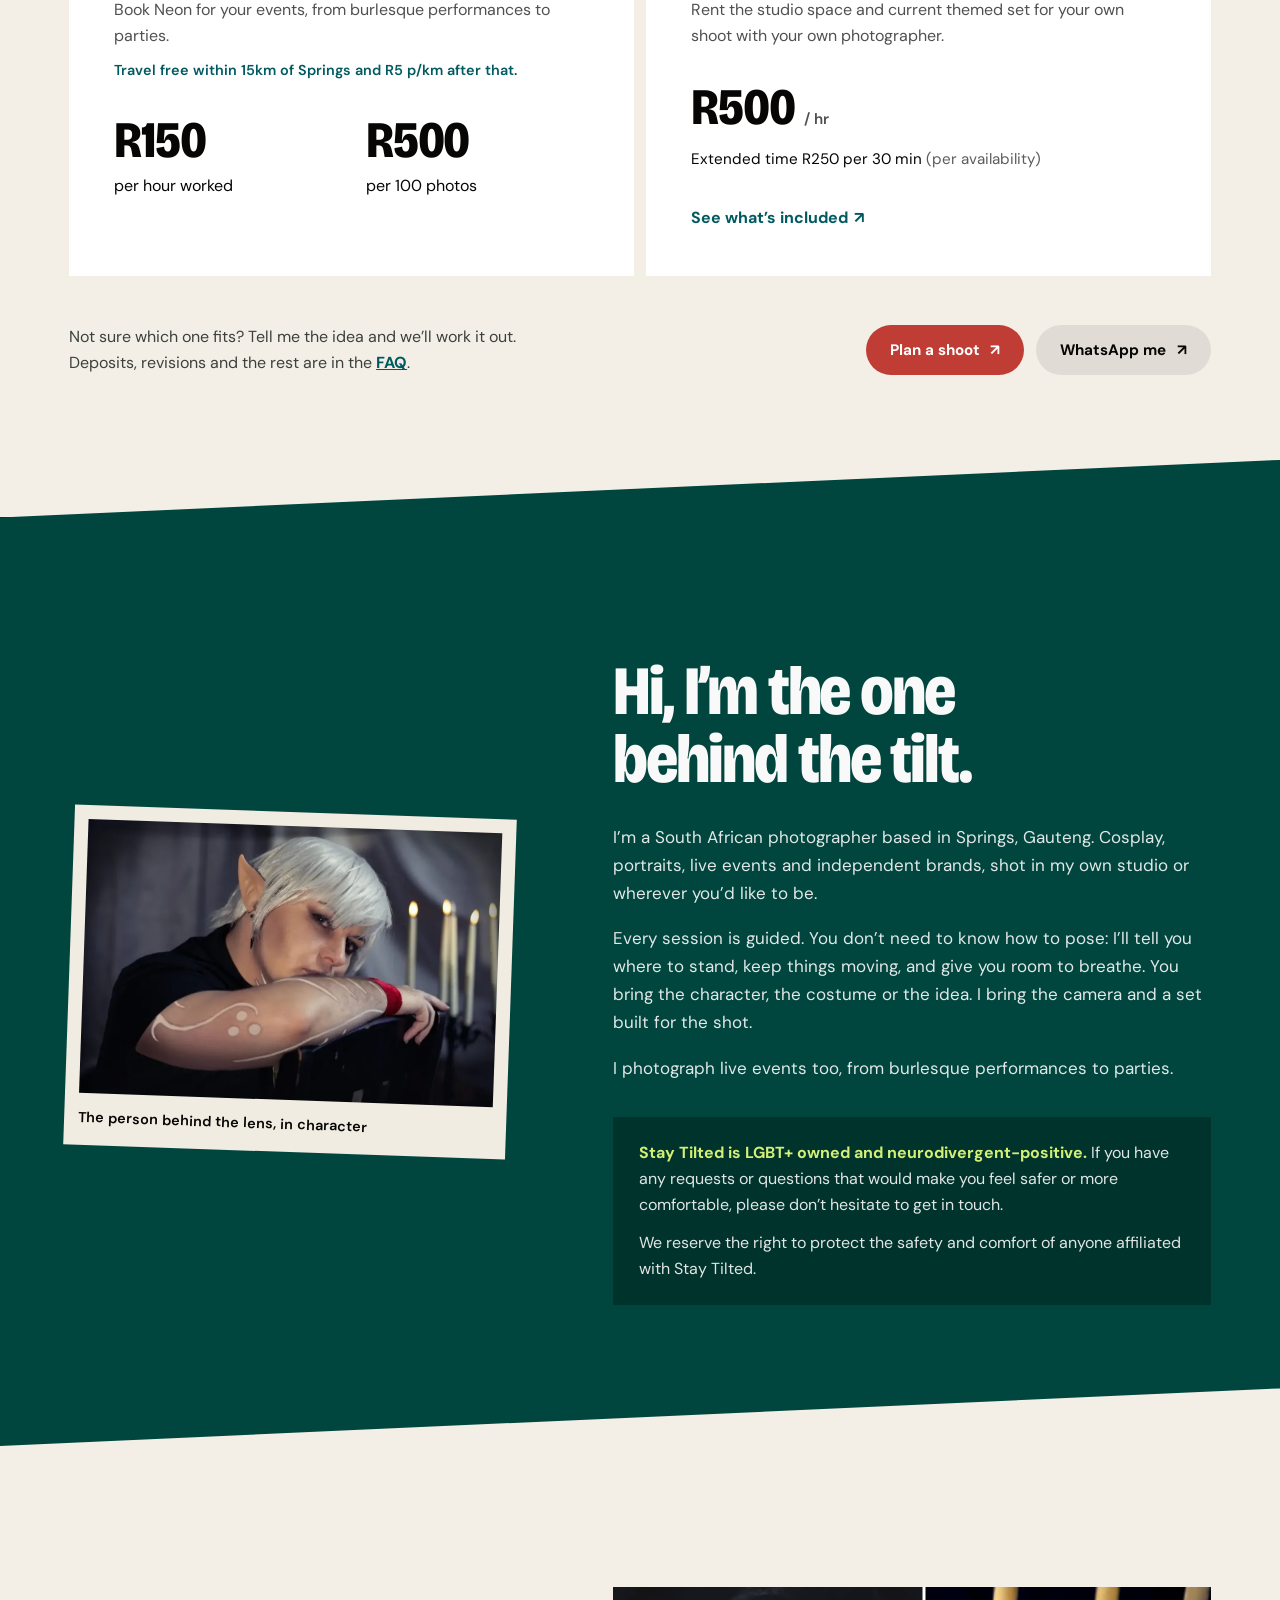
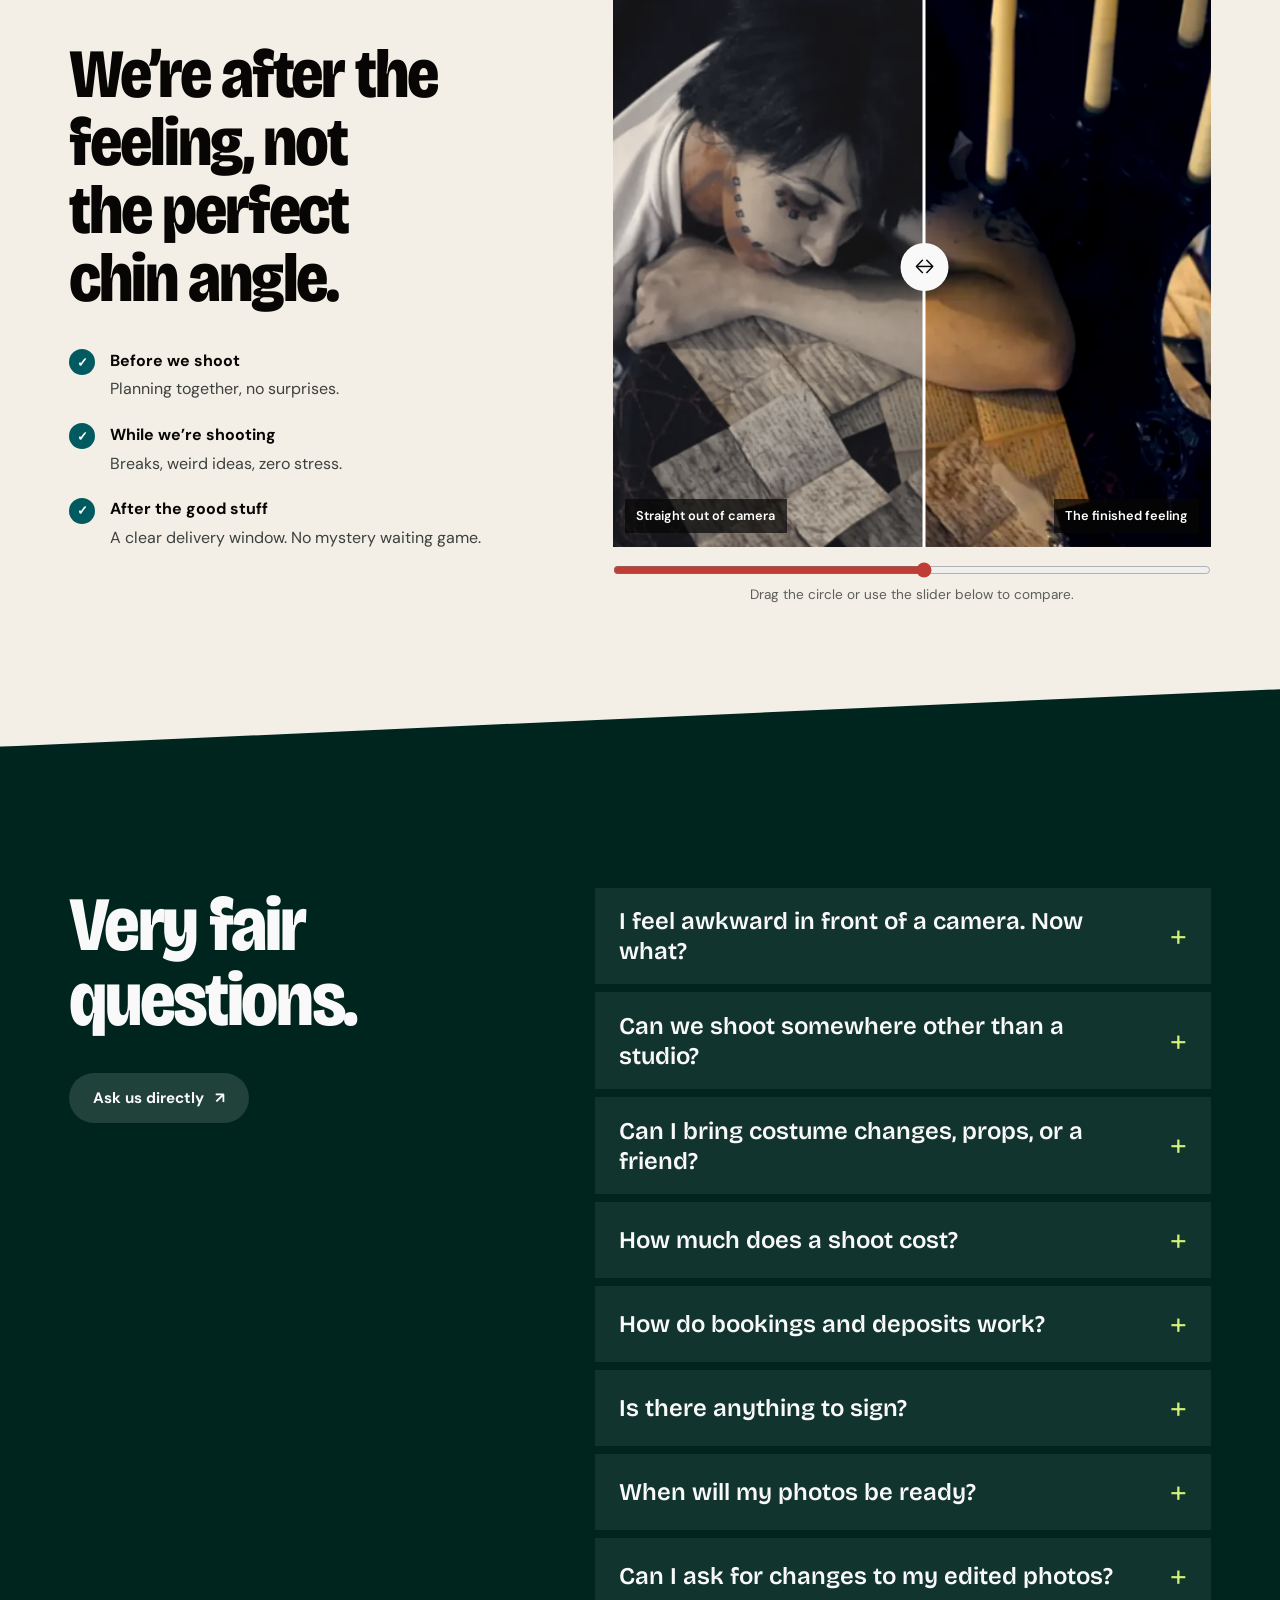
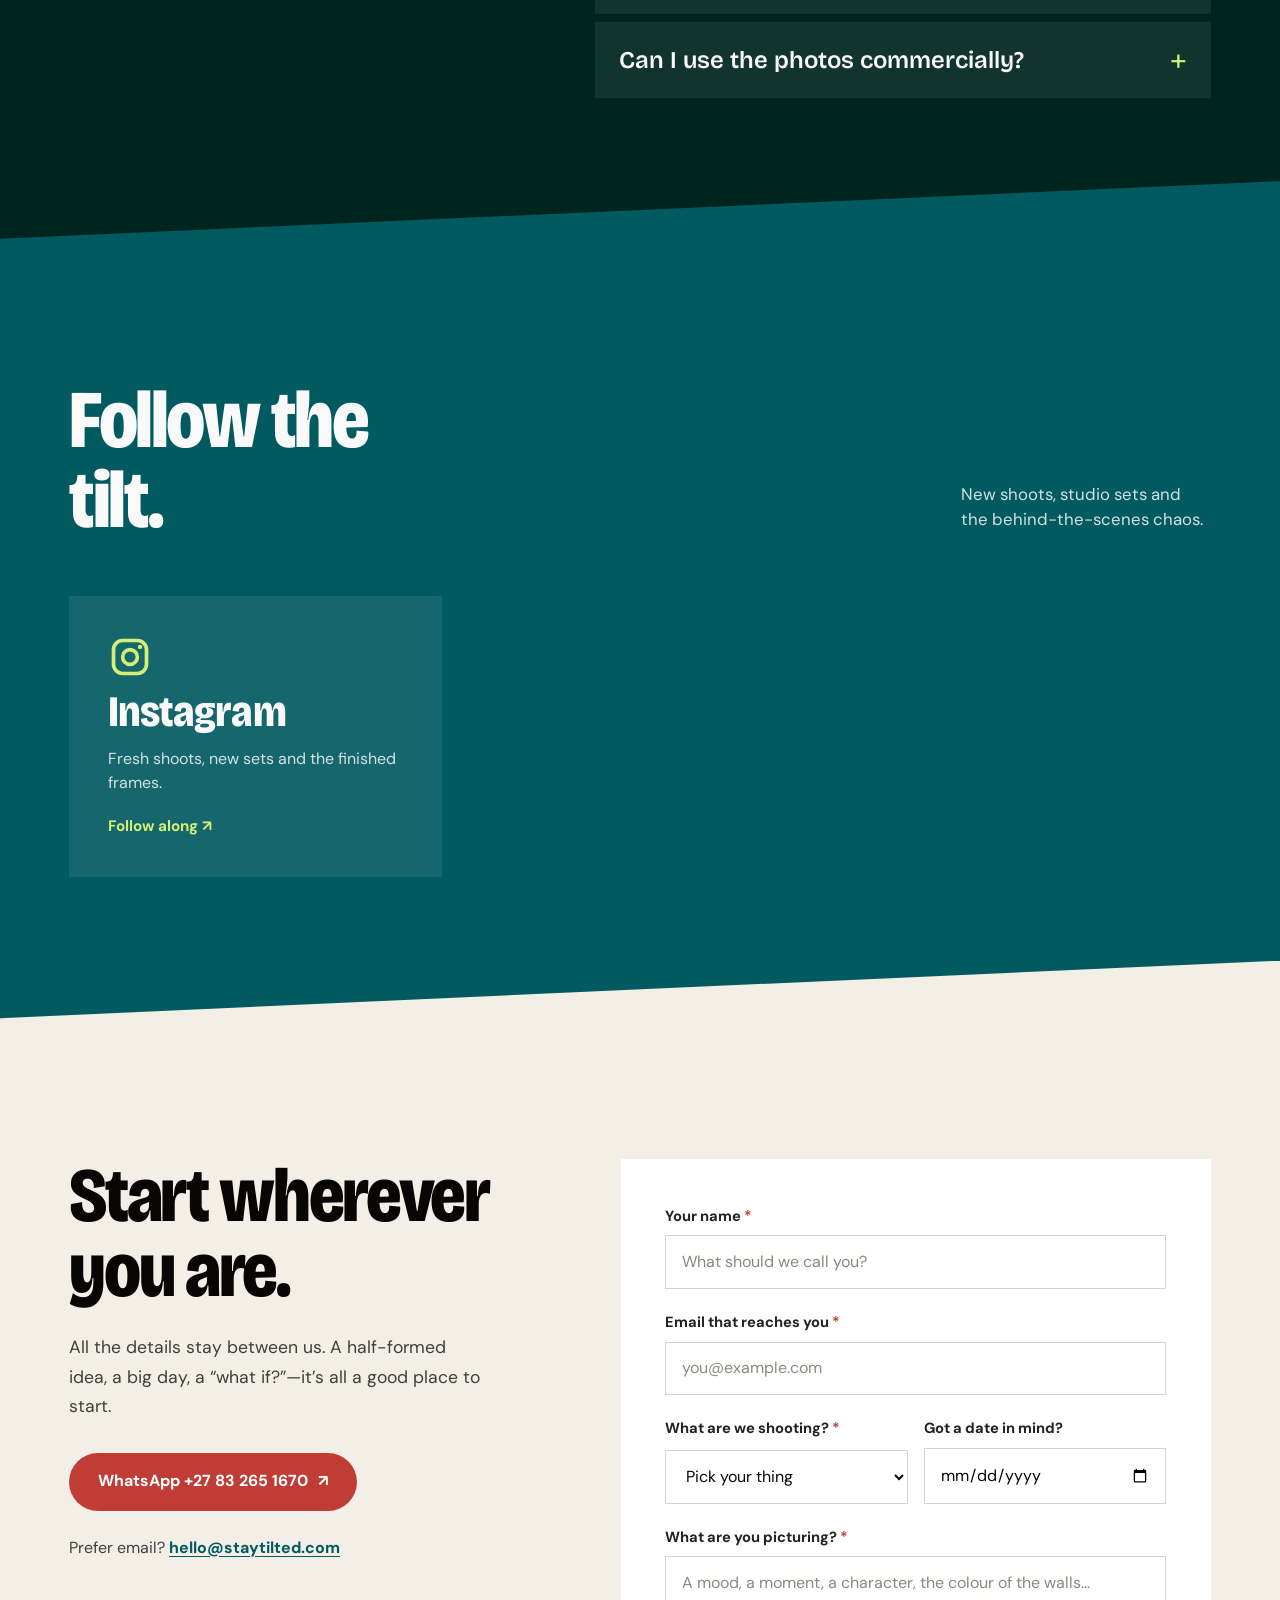
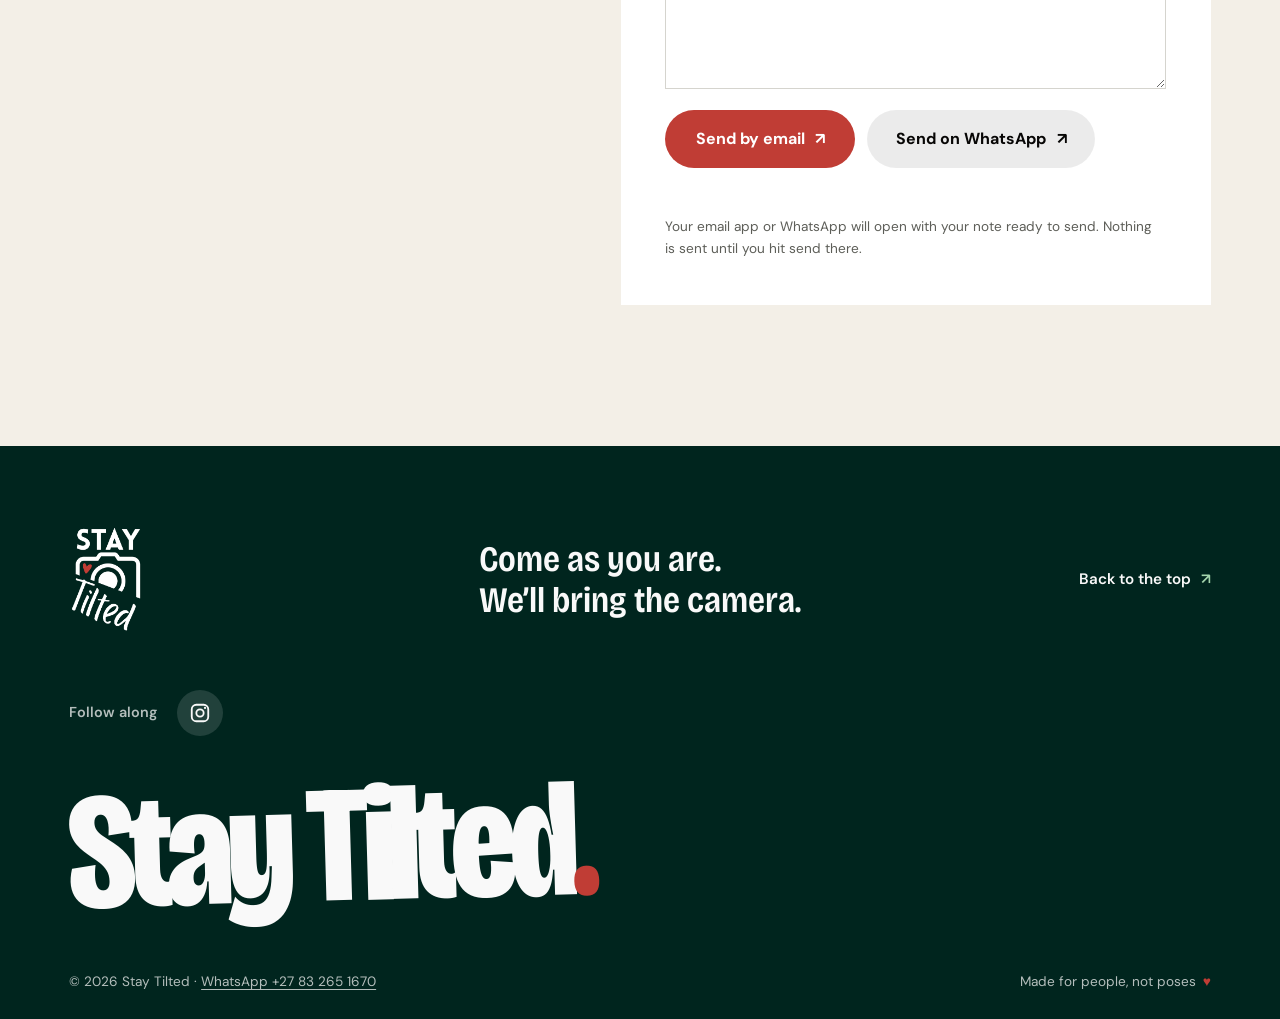
==== commit 1bc37150: "Update social links and share previews" ====
--- a/index.html
+++ b/index.html
@@ -1,21 +1,32 @@
 <!doctype html>
-<html lang="en">
+<html lang="en-ZA">
 <head>
   <meta charset="utf-8">
   <meta name="viewport" content="width=device-width, initial-scale=1">
   <meta name="theme-color" content="#00251e">
-  <title>Stay Tilted - Photographs with a pulse</title>
-  <meta name="description" content="Cosplay, portraits, live events and creative brands, shot in a themed studio in Springs, Gauteng. Book a guided session, or hire the studio for your own shoot.">
+  <title>Stay Tilted | Cosplay &amp; Portrait Photographer in Springs, Gauteng</title>
+  <meta name="description" content="Cosplay, portrait, event and brand photographer in Springs, Gauteng. Guided shoots in a themed studio from R700, or hire the studio and set for your own shoot.">
+  <meta name="robots" content="index, follow, max-image-preview:large">
+  <link rel="canonical" href="https://www.staytilted.co.za/">
   <meta property="og:type" content="website">
-  <meta property="og:title" content="Stay Tilted — Photographs with a pulse">
+  <meta property="og:site_name" content="Stay Tilted">
+  <meta property="og:locale" content="en_ZA">
+  <meta property="og:url" content="https://www.staytilted.co.za/">
+  <meta property="og:title" content="Stay Tilted | Cosplay &amp; Portrait Photographer in Springs">
   <meta property="og:description" content="Cosplay, portraits, live events and creative brands. No stiff poses. Just you, with the good bits turned up.">
+  <meta property="og:image" content="https://www.staytilted.co.za/assets/photos/Studio%20table.png">
+  <meta property="og:image:alt" content="The Stay Tilted studio set: a table of props, pages and a touch of blue">
+  <meta name="twitter:card" content="summary_large_image">
+  <meta name="twitter:title" content="Stay Tilted | Cosplay &amp; Portrait Photographer in Springs">
+  <meta name="twitter:description" content="Guided cosplay, portrait, event and brand shoots in a themed studio in Springs, Gauteng.">
+  <meta name="twitter:image" content="https://www.staytilted.co.za/assets/photos/Studio%20table.png">
   <link rel="icon" href="assets/favicon.svg" type="image/svg+xml">
   <link rel="preconnect" href="https://fonts.googleapis.com">
   <link rel="preconnect" href="https://fonts.gstatic.com" crossorigin>
   <link href="https://fonts.googleapis.com/css2?family=Bricolage+Grotesque:opsz,wdth,wght@12..96,75..100,500..800&family=DM+Sans:wght@400;500;600;700&display=swap" rel="stylesheet">
   <link rel="stylesheet" href="styles.css">
   <script type="application/ld+json">
-  {"@context":"https://schema.org","@type":"ProfessionalService","name":"Stay Tilted","description":"Cosplay, portrait, event and brand photography, plus themed studio hire.","telephone":"+27832651670","areaServed":"Springs, Gauteng, South Africa","address":{"@type":"PostalAddress","addressLocality":"Springs","addressRegion":"Gauteng","addressCountry":"ZA"}}
+  {"@context":"https://schema.org","@graph":[{"@type":"WebSite","@id":"https://www.staytilted.co.za/#website","url":"https://www.staytilted.co.za/","name":"Stay Tilted","inLanguage":"en-ZA","publisher":{"@id":"https://www.staytilted.co.za/#business"}},{"@type":"ProfessionalService","@id":"https://www.staytilted.co.za/#business","name":"Stay Tilted","url":"https://www.staytilted.co.za/","description":"Cosplay, portrait, event and brand photography, plus themed studio hire in Springs, Gauteng. LGBT+ owned and neurodivergent-positive.","logo":"https://www.staytilted.co.za/Footage/Stay%20Tilted%20Logo%20black.png","image":"https://www.staytilted.co.za/assets/photos/Studio%20table.png","sameAs":["https://www.instagram.com/staytilted_photography"],"telephone":"+27832651670","priceRange":"R150 - R1500","currenciesAccepted":"ZAR","areaServed":[{"@type":"City","name":"Springs"},{"@type":"AdministrativeArea","name":"Gauteng"},{"@type":"Country","name":"South Africa"}],"address":{"@type":"PostalAddress","addressLocality":"Springs","addressRegion":"Gauteng","addressCountry":"ZA"},"knowsAbout":["Cosplay photography","Portrait photography","Event photography","Brand photography","Themed photography studio"],"hasOfferCatalog":{"@type":"OfferCatalog","name":"Photography packages","itemListElement":[{"@type":"Offer","priceCurrency":"ZAR","price":"700","itemOffered":{"@type":"Service","name":"In-studio Mini shoot","description":"1.5 hour guided session on the current themed set, 5 edited photos, 1 person."}},{"@type":"Offer","priceCurrency":"ZAR","price":"1500","itemOffered":{"@type":"Service","name":"In-studio Full shoot","description":"1 to 3 hour guided session on the current themed set, 10 edited photos, 1 to 3 people."}},{"@type":"Offer","priceCurrency":"ZAR","price":"700","itemOffered":{"@type":"Service","name":"On-location Mini shoot","description":"1 hour on-location session, 8 edited photos, 1 person. Travel free within 15km of Springs."}},{"@type":"Offer","priceCurrency":"ZAR","price":"1300","itemOffered":{"@type":"Service","name":"On-location Extended shoot","description":"1 to 3 hour on-location session, 15 edited photos, 1 to 3 people."}},{"@type":"Offer","priceCurrency":"ZAR","price":"150","itemOffered":{"@type":"Service","name":"Event photography","description":"R150 per hour worked plus R500 per 100 photos."}},{"@type":"Offer","priceCurrency":"ZAR","price":"500","itemOffered":{"@type":"Service","name":"Studio and set rental","description":"R500 per hour for the studio space and current themed set."}}]}},{"@type":"FAQPage","mainEntity":[{"@type":"Question","name":"I feel awkward in front of a camera. Now what?","acceptedAnswer":{"@type":"Answer","text":"Same as most people, honestly. We keep things moving, give you something to do, and never expect you to magically know how to pose. You can take a breather whenever you need one."}},{"@type":"Question","name":"Can we shoot somewhere other than a studio?","acceptedAnswer":{"@type":"Answer","text":"Absolutely. Your favourite coffee shop, a quiet bit of coastline, a convention floor, your own living room. On-location sessions travel free within 15km of Springs, then R5 per km after that."}},{"@type":"Question","name":"Can I bring costume changes, props, or a friend?","acceptedAnswer":{"@type":"Answer","text":"Please do. Bring the outfit, the prop, the hype person, and anything else that helps you feel at home in front of the camera. Additional studio props may be made available on request."}},{"@type":"Question","name":"How much does a shoot cost?","acceptedAnswer":{"@type":"Answer","text":"Packages start at R700. In-studio shoots are R700 (Mini) or R1500 (Full), on-location shoots are R700 or R1300, event photography is R150 per hour plus R500 per 100 photos, and studio hire is R500 per hour."}},{"@type":"Question","name":"How do bookings and deposits work?","acceptedAnswer":{"@type":"Answer","text":"Bookings are by appointment only. A deposit confirms your booking and is non-refundable if cancelled with less than 5 days' notice, but may be transferred to a new date once, subject to availability."}},{"@type":"Question","name":"Is there anything to sign?","acceptedAnswer":{"@type":"Answer","text":"Everyone on set signs an indemnity waiver beforehand. Damage to the set, studio or props will incur a fee."}},{"@type":"Question","name":"When will my photos be ready?","acceptedAnswer":{"@type":"Answer","text":"We give you a delivery window before we shoot and keep you in the loop."}},{"@type":"Question","name":"Can I ask for changes to my edited photos?","acceptedAnswer":{"@type":"Answer","text":"Edited photos include one (1) free revision. Multiple revisions will be charged for."}},{"@type":"Question","name":"Can I use the photos commercially?","acceptedAnswer":{"@type":"Answer","text":"All photos paid for are free for the models and photographers to use for commercial purposes without mandatory credit, but credit is appreciated."}}]}]}
   </script>
   <script>document.documentElement.classList.add('js');</script>
 </head>
@@ -379,24 +390,12 @@
           <p class="heading-aside">New shoots, studio sets and the <em>behind-the-scenes</em> chaos.</p>
         </div>
         <div class="social-grid">
-          <!-- TODO: replace YOUR_HANDLE in each link with the real account name -->
-          <a class="social-card" href="https://www.instagram.com/YOUR_HANDLE/" target="_blank" rel="noopener">
+          <!-- TikTok and Facebook cards removed until those accounts exist -->
+          <a class="social-card" href="https://www.instagram.com/staytilted_photography" target="_blank" rel="noopener">
             <svg class="social-icon" aria-hidden="true"><use href="#i-instagram"/></svg>
             <h3>Instagram</h3>
             <p>Fresh shoots, new sets and the finished frames.</p>
             <span class="social-go">Follow along <span aria-hidden="true">↗</span></span>
-          </a>
-          <a class="social-card" href="https://www.tiktok.com/@YOUR_HANDLE" target="_blank" rel="noopener">
-            <svg class="social-icon" aria-hidden="true"><use href="#i-tiktok"/></svg>
-            <h3>TikTok</h3>
-            <p>Behind the scenes, set builds and shoot-day chaos.</p>
-            <span class="social-go">Watch along <span aria-hidden="true">↗</span></span>
-          </a>
-          <a class="social-card" href="https://www.facebook.com/YOUR_HANDLE" target="_blank" rel="noopener">
-            <svg class="social-icon" aria-hidden="true"><use href="#i-facebook"/></svg>
-            <h3>Facebook</h3>
-            <p>Event galleries, studio news and booking updates.</p>
-            <span class="social-go">Say hi <span aria-hidden="true">↗</span></span>
           </a>
         </div>
       </div>
@@ -410,7 +409,7 @@
           <a class="btn btn--red btn--large contact-wa" href="https://wa.me/27832651670?text=Hi%20Stay%20Tilted%2C%20I%27d%20like%20to%20ask%20about%20a%20shoot." target="_blank" rel="noopener">WhatsApp +27 83 265 1670 <span aria-hidden="true">↗</span></a>
           <p class="contact-email">Prefer email? <a href="mailto:hello@staytilted.com">hello@staytilted.com</a></p>
         </div>
-        <form class="form" id="enquiry" action="mailto:hello@staytilted.com" method="post" enctype="text/plain" data-email="hello@staytilted.com" data-whatsapp="27832651670" novalidate>
+        <form class="form" id="enquiry" action="mailto:hello@staytilted.com" method="post" enctype="text/plain" data-email="hello@staytilted.com" data-whatsapp="27832651670" data-supabase-url="" data-supabase-key="" novalidate>
           <div class="field">
             <label for="f-name">Your name <span aria-hidden="true">*</span></label>
             <input id="f-name" name="name" type="text" autocomplete="name" placeholder="What should we call you?" required>
@@ -439,6 +438,9 @@
             <label for="f-message">What are you picturing? <span aria-hidden="true">*</span></label>
             <textarea id="f-message" name="message" rows="4" placeholder="A mood, a moment, a character, the colour of the walls..." required></textarea>
             <span class="field-error" id="message-error"></span>
+          </div>
+          <div class="field" aria-hidden="true" style="position:absolute;left:-9999px">
+            <label>Leave this empty <input name="website" type="text" tabindex="-1" autocomplete="off"></label>
           </div>
           <div class="form-actions">
             <button class="btn btn--red btn--large submit-btn" type="submit"><span class="submit-label">Send by email</span><span aria-hidden="true">↗</span></button>
@@ -461,9 +463,7 @@
     </div>
     <ul class="container footer-social" aria-label="Social media">
       <li class="footer-social-label">Follow along</li>
-      <li><a href="https://www.instagram.com/YOUR_HANDLE/" target="_blank" rel="noopener" aria-label="Instagram"><svg aria-hidden="true"><use href="#i-instagram"/></svg></a></li>
-      <li><a href="https://www.tiktok.com/@YOUR_HANDLE" target="_blank" rel="noopener" aria-label="TikTok"><svg aria-hidden="true"><use href="#i-tiktok"/></svg></a></li>
-      <li><a href="https://www.facebook.com/YOUR_HANDLE" target="_blank" rel="noopener" aria-label="Facebook"><svg aria-hidden="true"><use href="#i-facebook"/></svg></a></li>
+      <li><a href="https://www.instagram.com/staytilted_photography" target="_blank" rel="noopener" aria-label="Instagram"><svg aria-hidden="true"><use href="#i-instagram"/></svg></a></li>
     </ul>
     <p class="container footer-wordmark" aria-hidden="true">Stay Tilted<span>.</span></p>
     <div class="container footer-bottom">
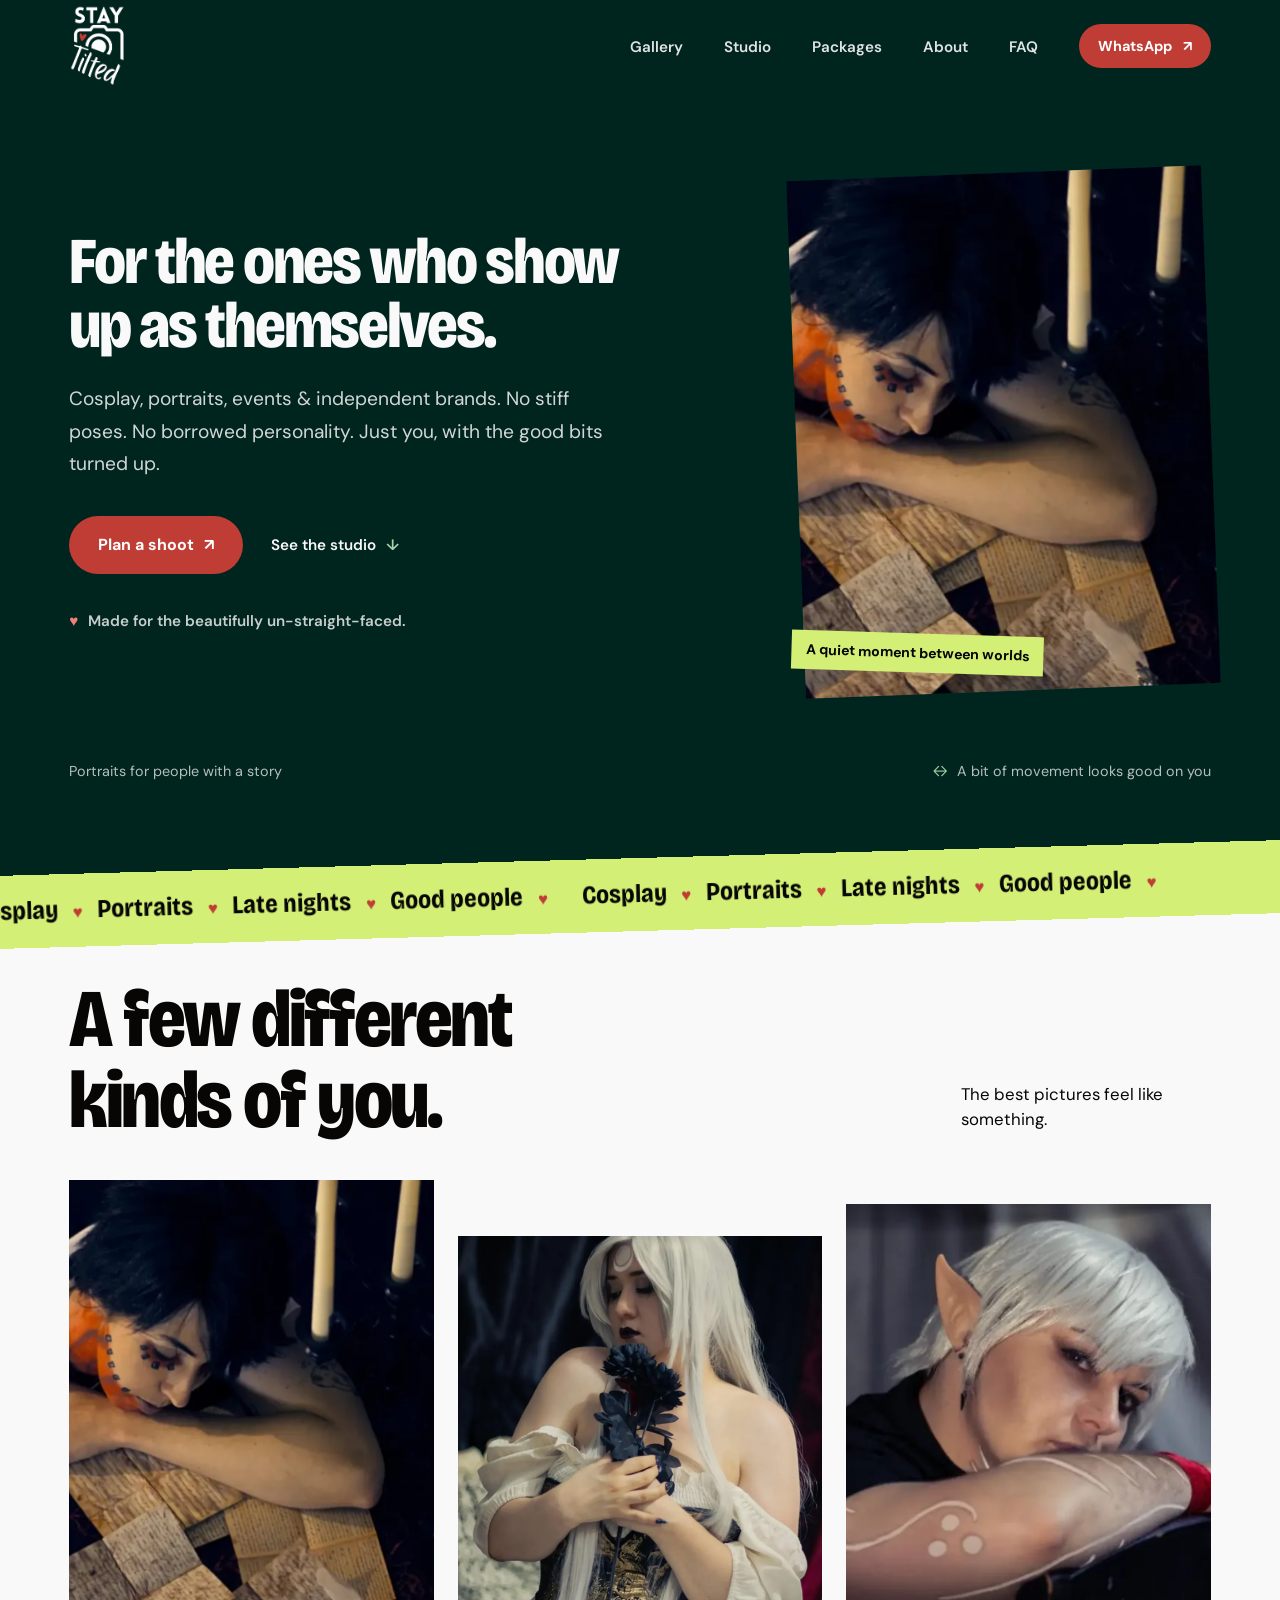
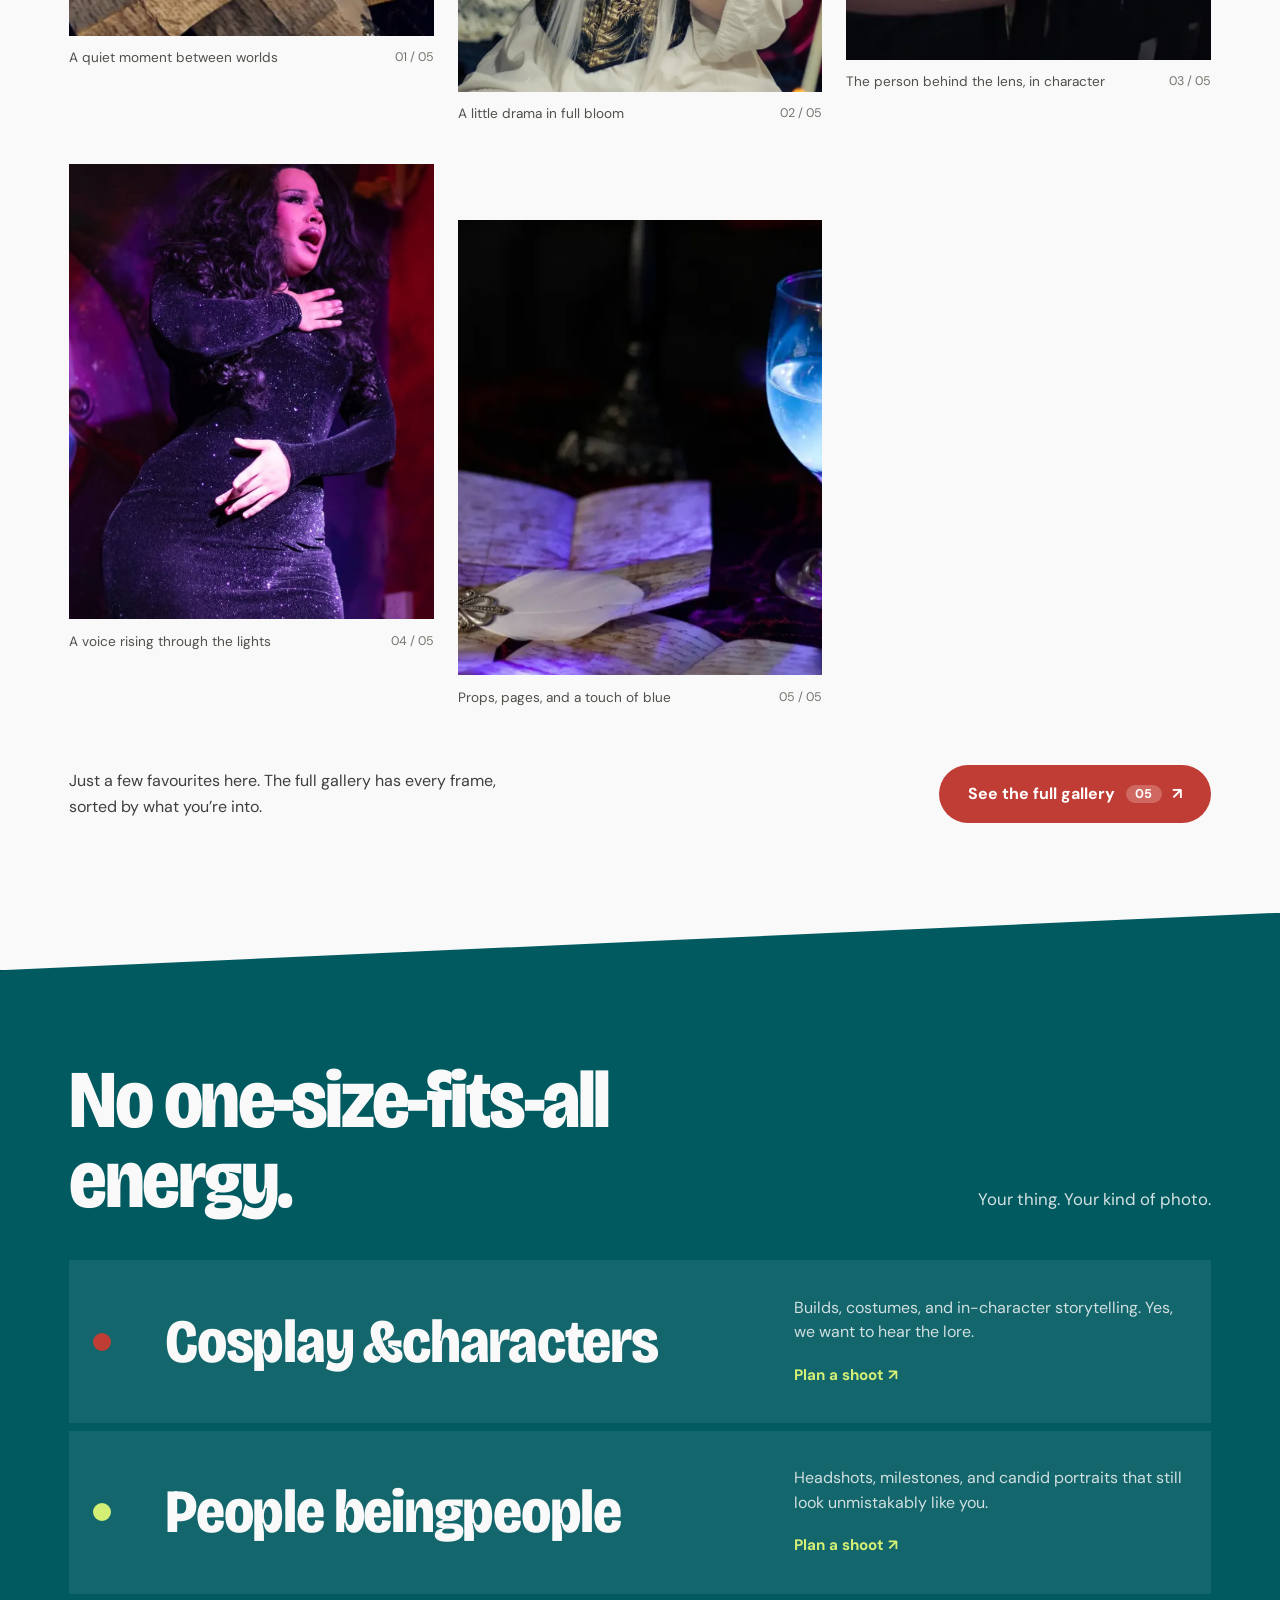
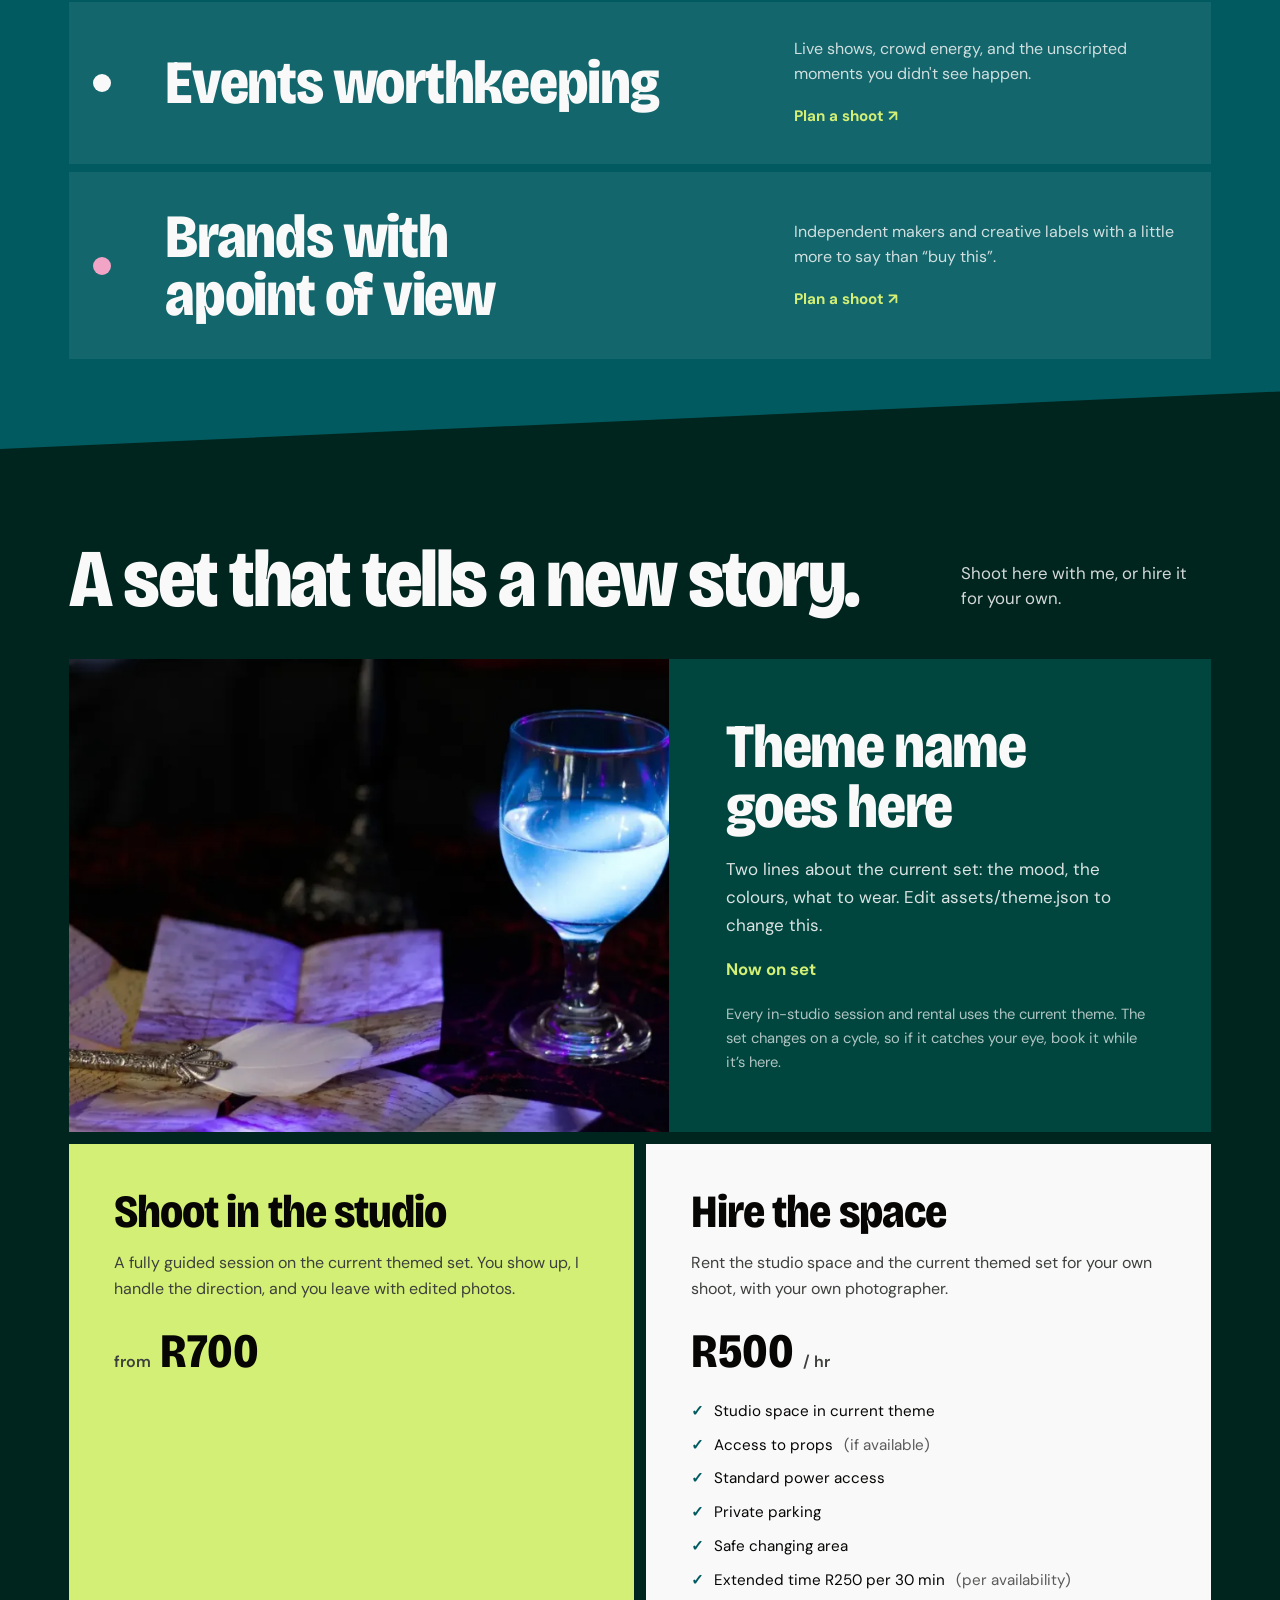
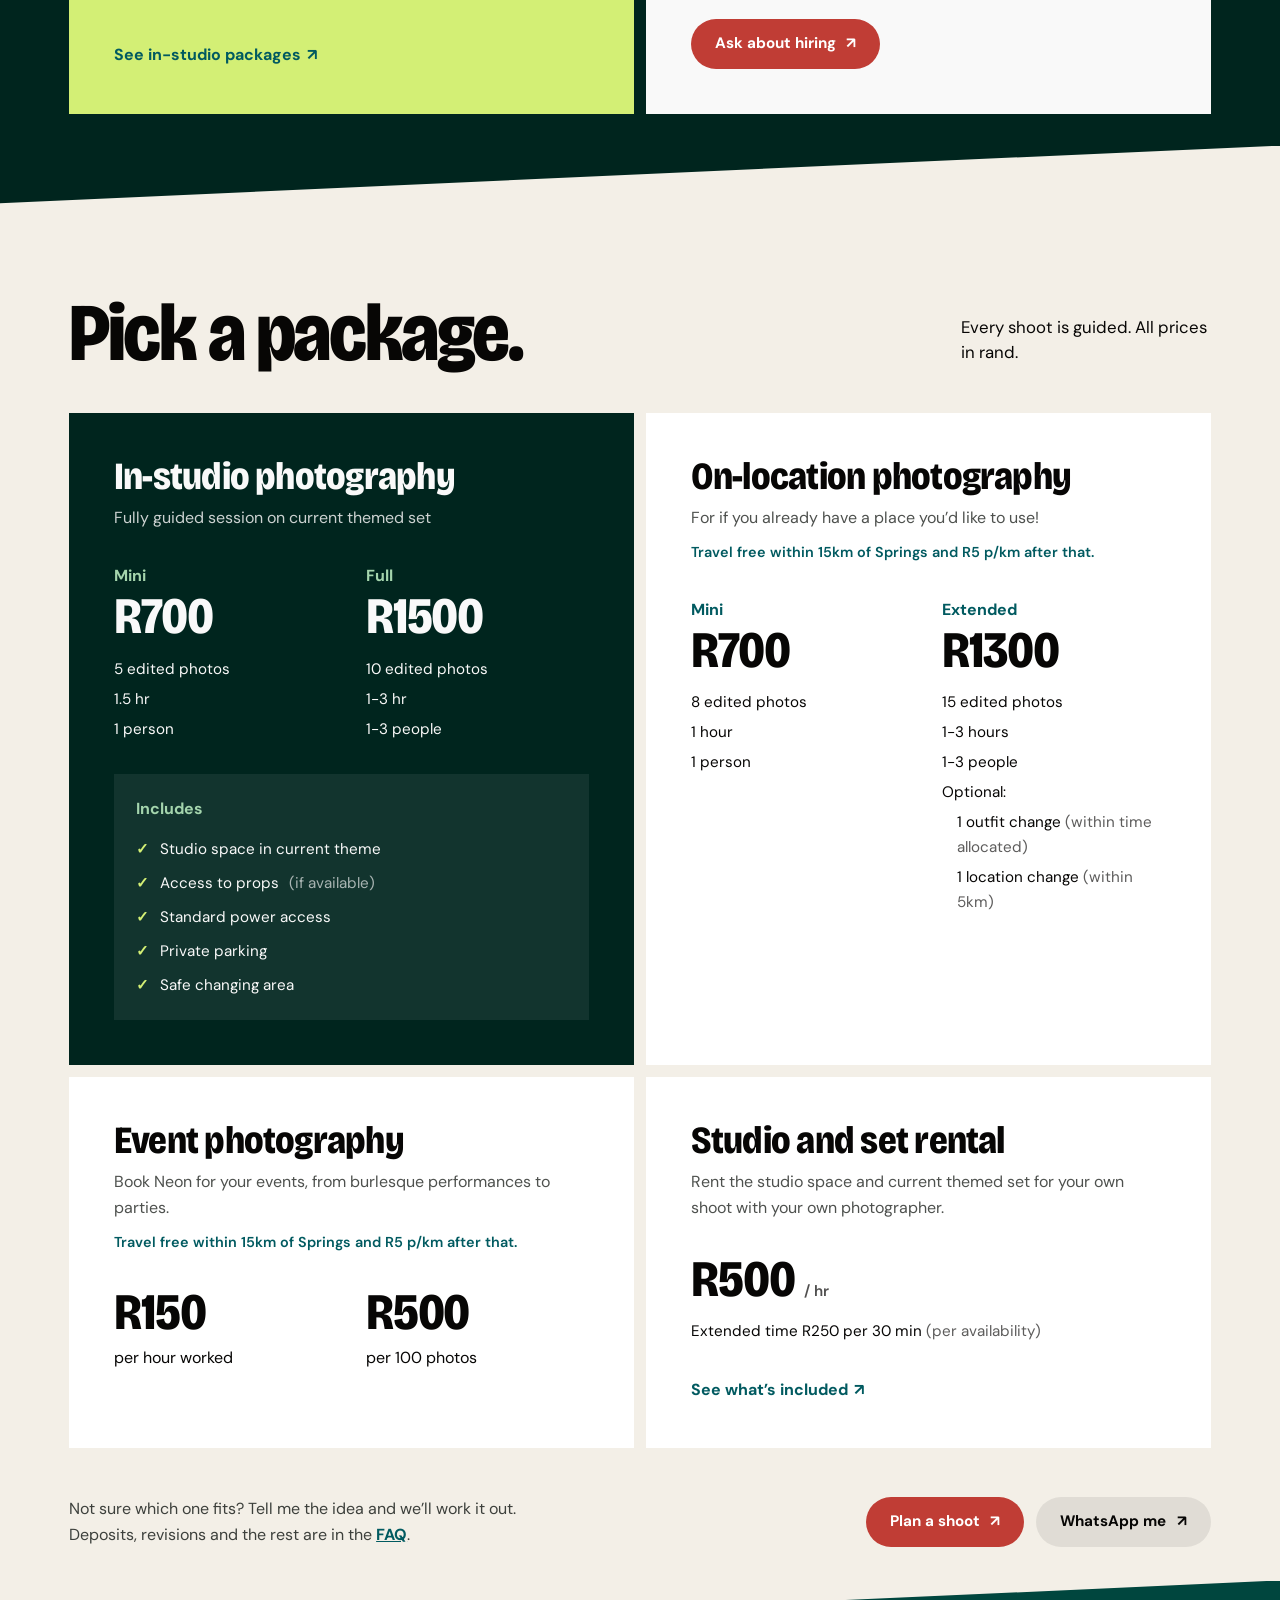
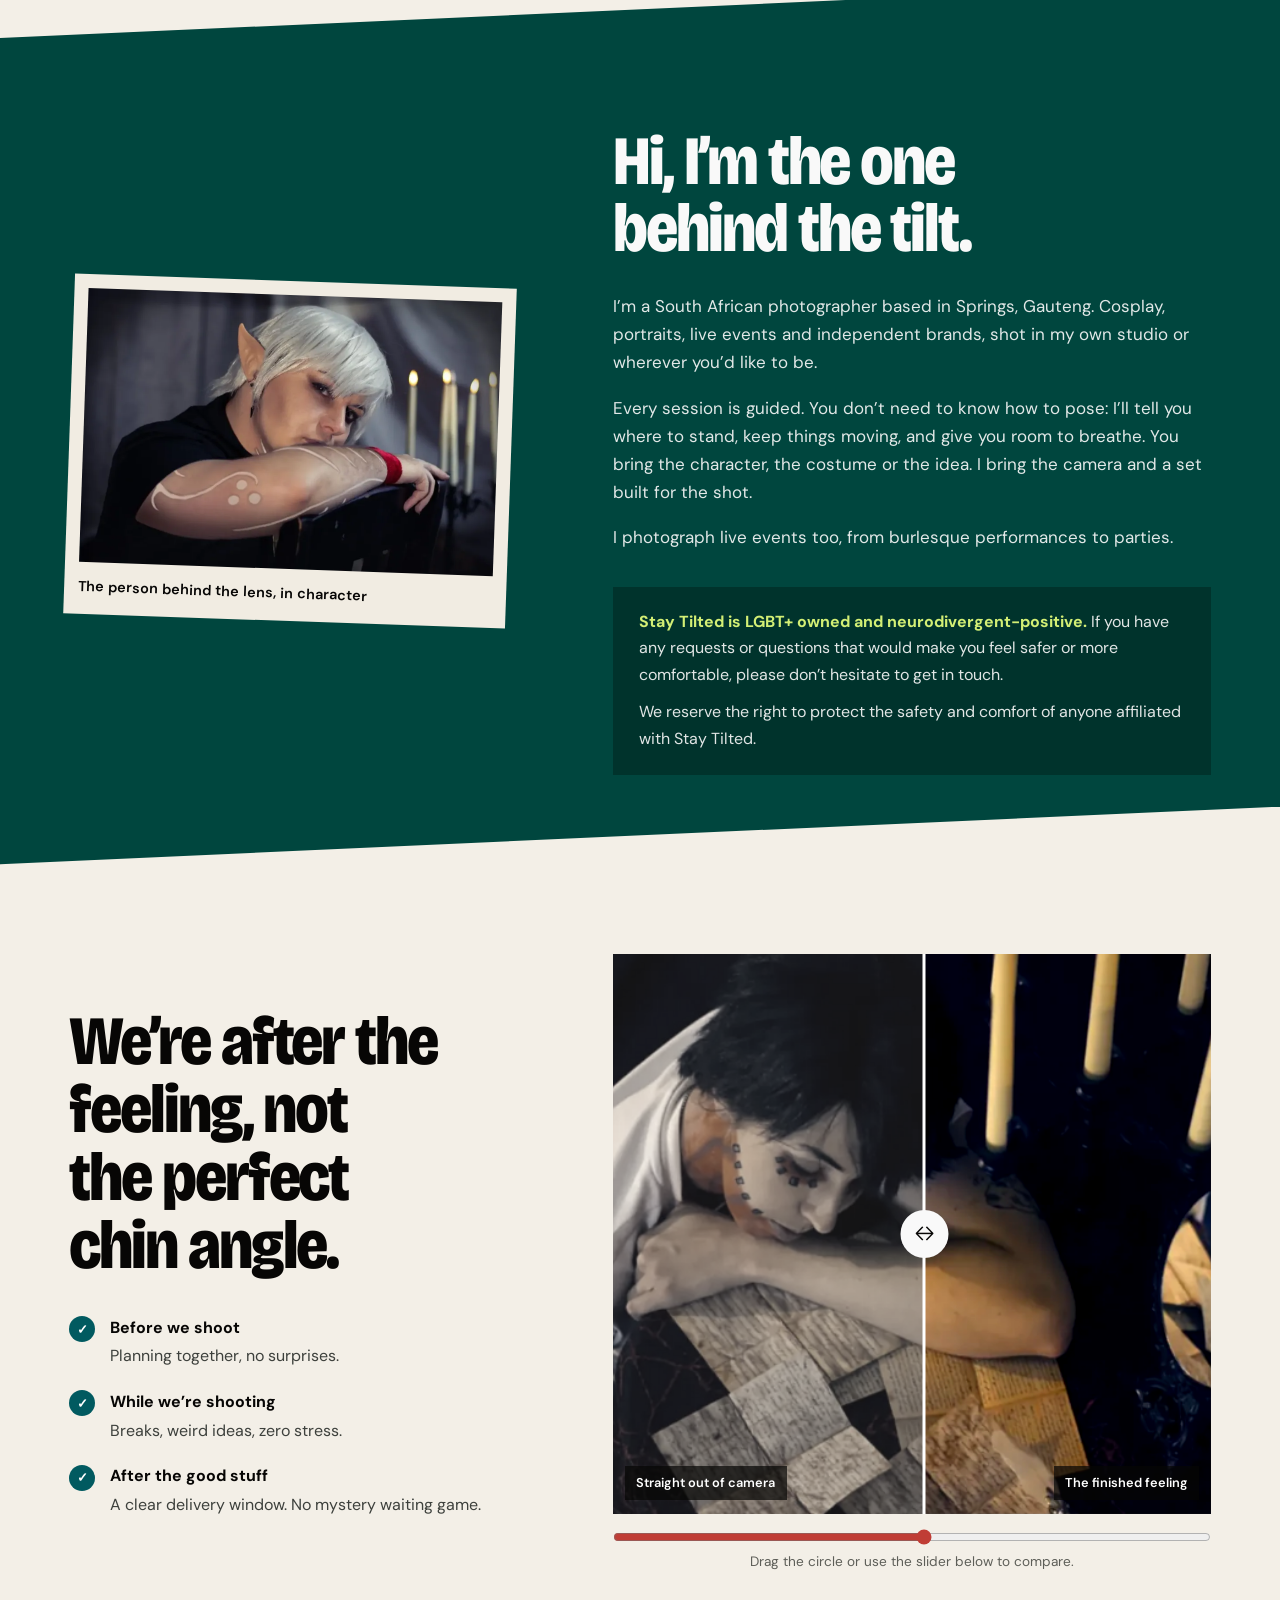
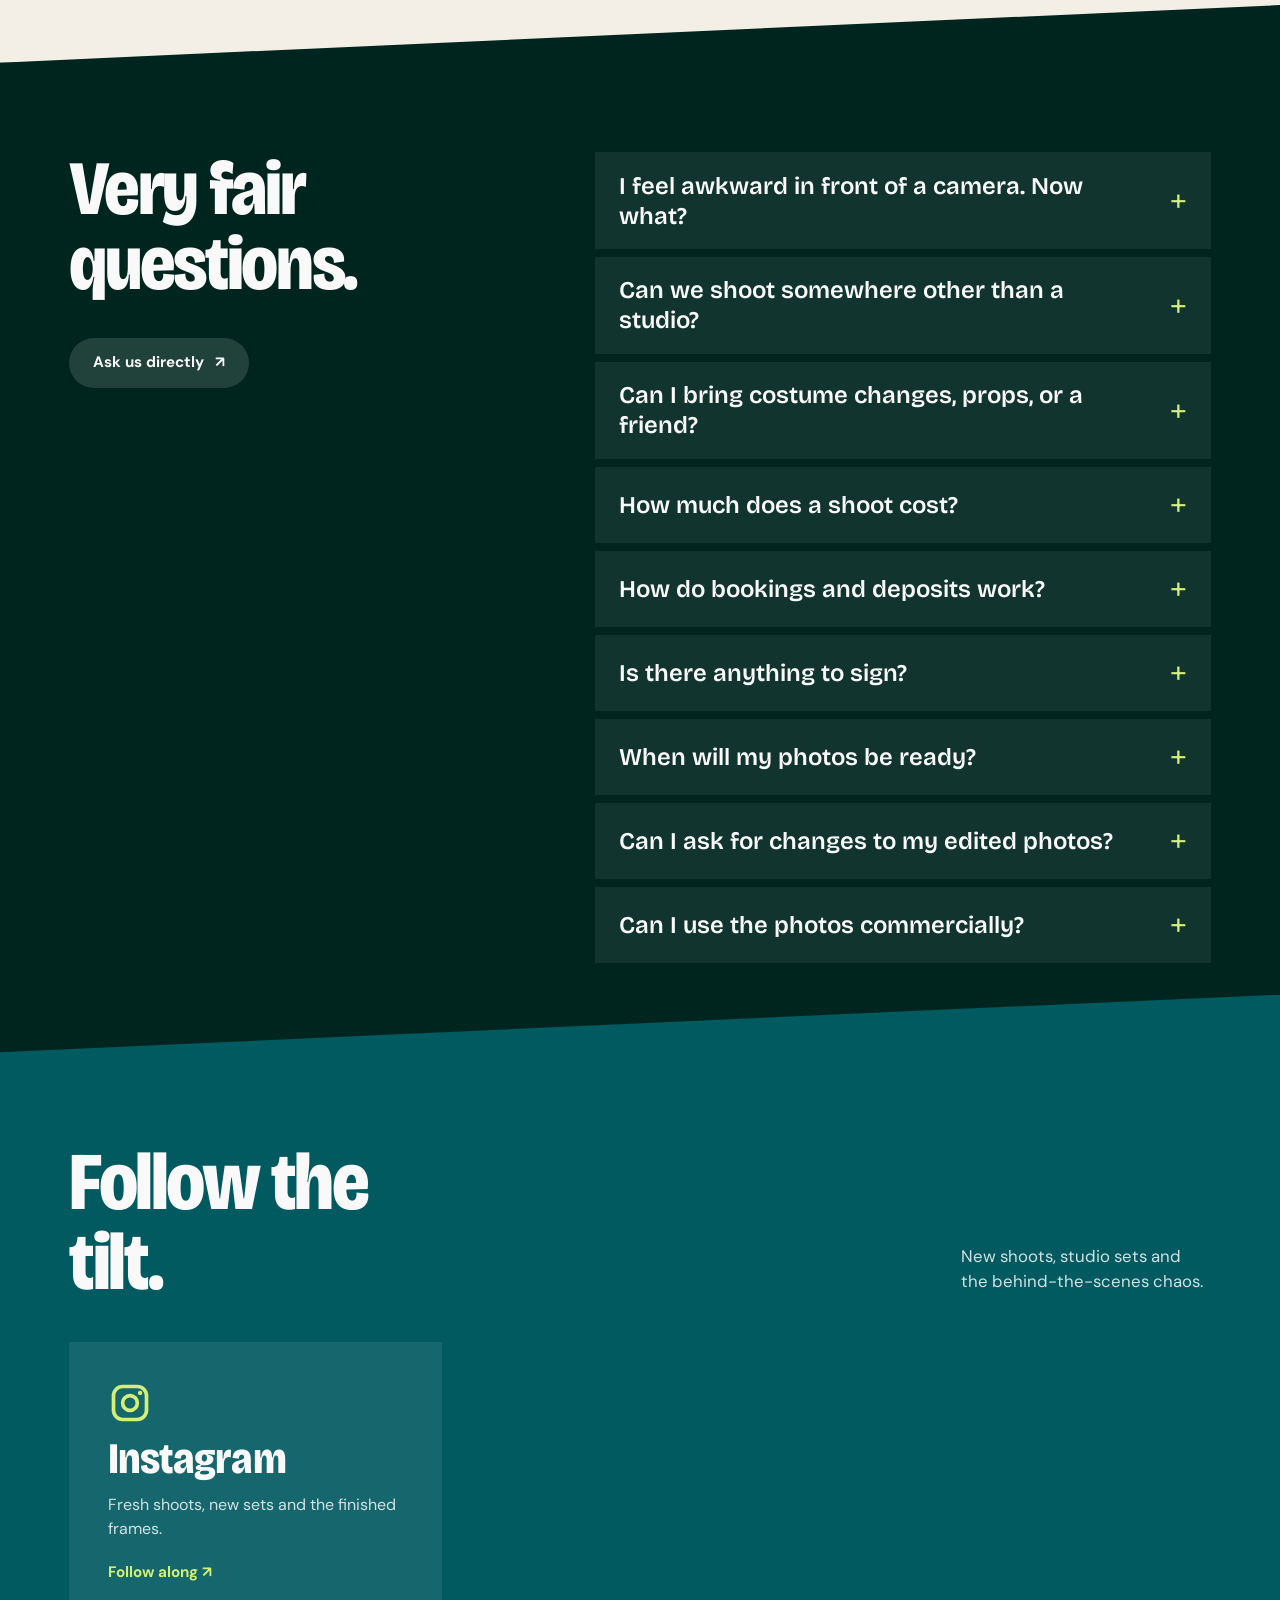
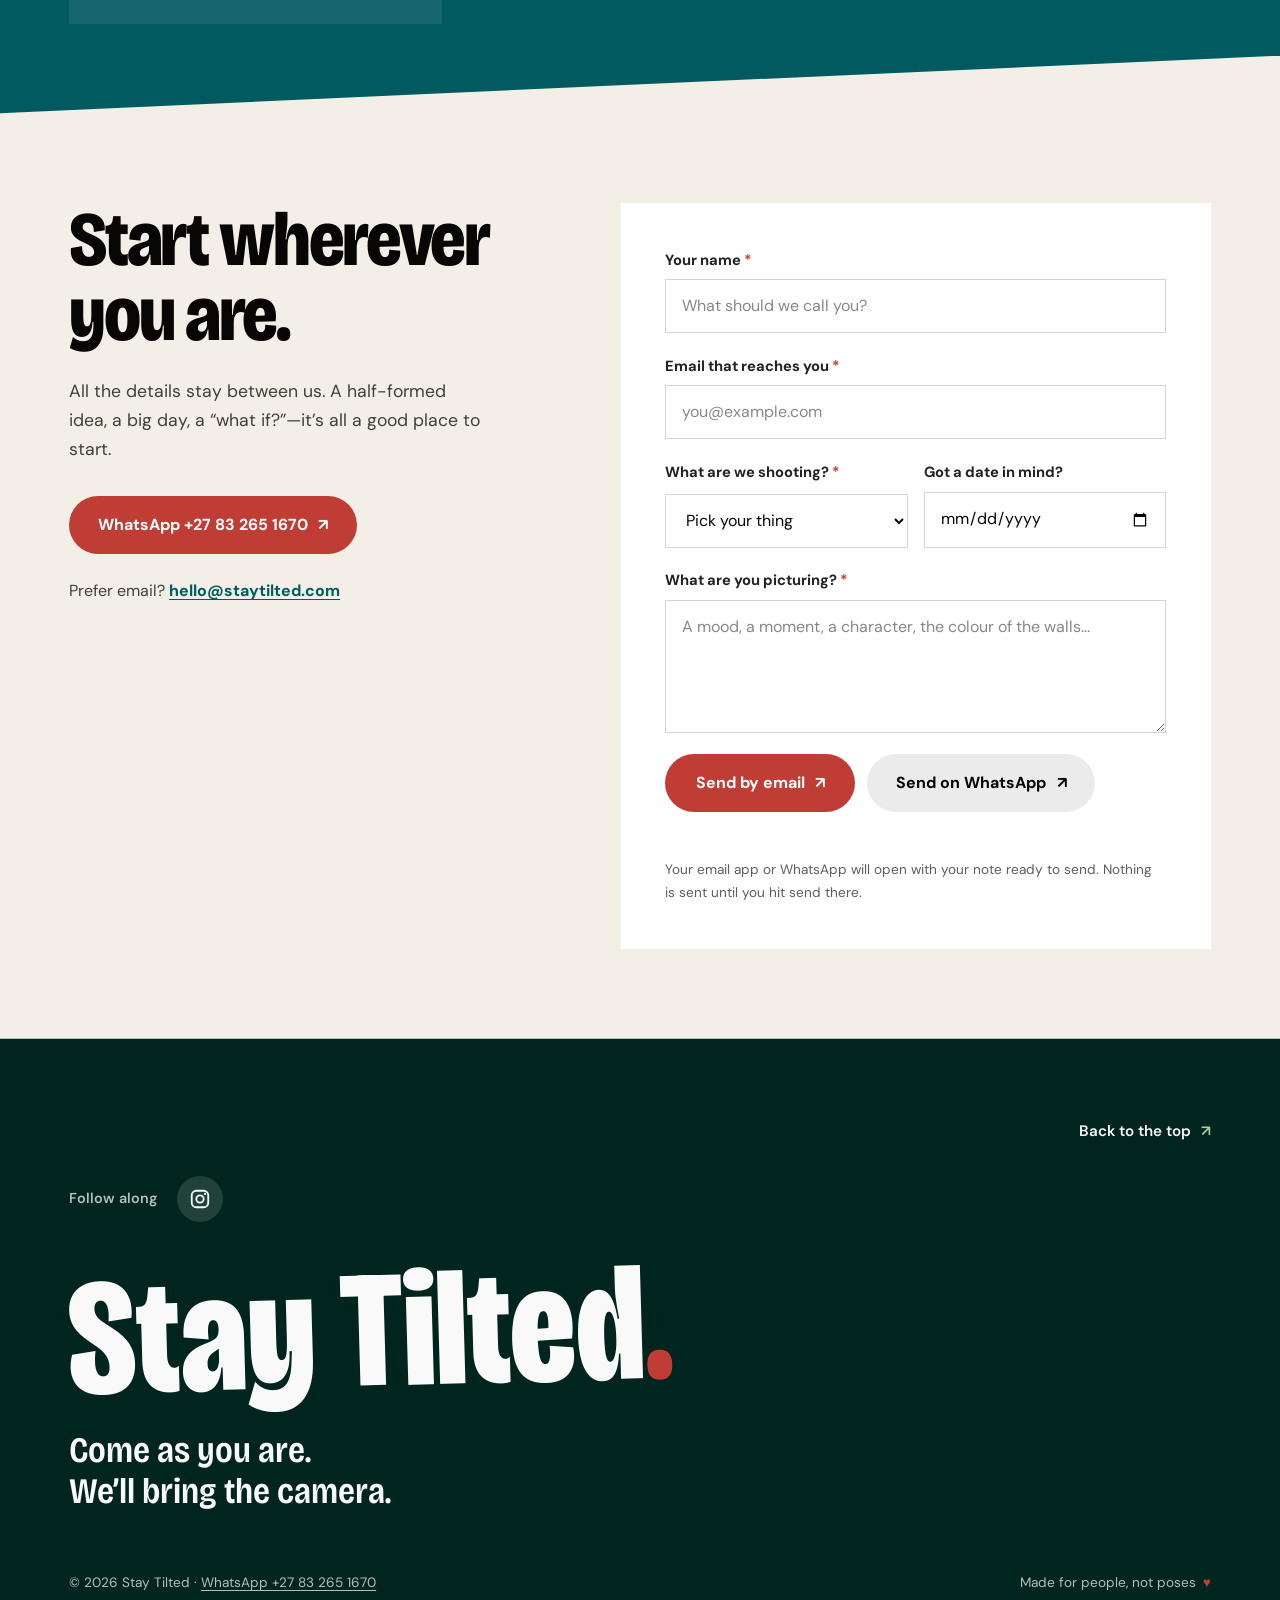
==== commit 0dca76dc: "Refine page spacing and footer layout" ====
--- a/index.html
+++ b/index.html
@@ -455,10 +455,6 @@
 
   <footer class="site-footer">
     <div class="container footer-main">
-      <a class="brand footer-brand" href="#top" aria-label="Stay Tilted, back to top">
-        <img class="footer-logo" src="Footage/Stay%20Tilted%20Logo%20white.png" alt="Stay Tilted">
-      </a>
-      <p class="footer-line">Come as you are.<br>We’ll bring the camera.</p>
       <a class="back-top" href="#top">Back to the top <span aria-hidden="true">↗</span></a>
     </div>
     <ul class="container footer-social" aria-label="Social media">
@@ -466,6 +462,7 @@
       <li><a href="https://www.instagram.com/staytilted_photography" target="_blank" rel="noopener" aria-label="Instagram"><svg aria-hidden="true"><use href="#i-instagram"/></svg></a></li>
     </ul>
     <p class="container footer-wordmark" aria-hidden="true">Stay Tilted<span>.</span></p>
+    <p class="container footer-line">Come as you are.<br>We’ll bring the camera.</p>
     <div class="container footer-bottom">
       <span>© <span id="year">2026</span> Stay Tilted · <a href="https://wa.me/27832651670" target="_blank" rel="noopener">WhatsApp +27 83 265 1670</a></span>
       <span>Made for people, not poses <b aria-hidden="true">♥</b></span>
--- a/styles.css
+++ b/styles.css
@@ -16,7 +16,7 @@
   --max-width: 1360px;
   --header-height: 92px;
   --cut: clamp(1.5rem, 4.5vw, 4.75rem);
-  --section-space: clamp(6rem, 11vw, 10.5rem);
+  --section-space: clamp(3.5rem, 7vw, 6.5rem);
   --ease: cubic-bezier(.23, 1, .32, 1);
 }
 
@@ -90,12 +90,14 @@
 
 .section { position: relative; padding-block: var(--section-space); }
 .work ~ .section { margin-top: calc(var(--cut) * -1); padding-top: calc(var(--section-space) + var(--cut)); clip-path: polygon(0 var(--cut), 100% 0, 100% 100%, 0 100%); }
+/* Nav links land with the heading just under the header, not under a blank slab of padding */
+.work ~ .section[id] { scroll-margin-top: calc((var(--section-space) + var(--cut)) * -.6); }
 .section-heading { display: flex; align-items: end; justify-content: space-between; gap: 2rem; }
 .section-heading h2 { font-size: clamp(3.1rem, 6.4vw, 6.8rem); }
 .heading-aside { max-width: 250px; padding-bottom: .5rem; font-size: 1.05rem; line-height: 1.5; }
 
 .work { padding-top: calc(var(--section-space) * .8); padding-bottom: calc(var(--section-space) + var(--cut)); }
-.work-heading { margin-bottom: 3rem; }
+.work-heading { margin-bottom: 2.5rem; }
 .work-toolbar { display: flex; align-items: center; justify-content: space-between; gap: 1rem; margin-bottom: 2.6rem; }
 .gallery-filters { display: flex; flex-wrap: wrap; gap: .55rem; }
 .filter-chip { min-height: 42px; padding: .55rem 1.15rem; border: 0; border-radius: 999px; color: var(--ink); background: rgba(7,6,5,.07); font-size: .9rem; font-weight: 600; cursor: pointer; transition: color .2s, background-color .2s, transform .16s var(--ease); }
@@ -121,7 +123,7 @@
 .gallery-empty { padding: 2.5rem; background: rgba(7,6,5,.05); text-align: center; }
 
 .services { color: var(--cream); background: var(--teal); }
-.services-heading { margin-bottom: 4rem; }
+.services-heading { margin-bottom: 2.5rem; }
 .services-heading .heading-aside { color: rgba(249,249,249,.85); }
 .service-grid { display: grid; gap: .5rem; }
 .service-card { position: relative; display: grid; grid-template-columns: 2rem minmax(0, 1.5fr) minmax(0, 1fr); grid-template-areas: "s h p" "s h a"; align-items: center; gap: .5rem 2.5rem; padding: 2.2rem 1.5rem; background: rgba(249,249,249,.07); transition: background-color .25s, color .25s; }
@@ -137,7 +139,7 @@
 .service-card > a::after { position: absolute; inset: 0; content: ""; }
 
 .studio { background: var(--forest); }
-.studio-heading { margin-bottom: 4rem; }
+.studio-heading { margin-bottom: 2.5rem; }
 .studio-heading .heading-aside { color: rgba(249,249,249,.85); }
 .theme-card { display: grid; grid-template-columns: 1.05fr .95fr; margin-bottom: .75rem; overflow: hidden; background: var(--green); }
 .theme-card[hidden] { display: none; }
@@ -162,7 +164,7 @@
 .soft { opacity: .65; }
 
 .packages { background: var(--paper); color: var(--ink); }
-.packages-heading { margin-bottom: 4rem; }
+.packages-heading { margin-bottom: 2.5rem; }
 .pack-grid { display: grid; grid-template-columns: repeat(2, minmax(0, 1fr)); gap: .75rem; }
 .pack { display: flex; flex-direction: column; padding: clamp(1.6rem, 3.5vw, 3rem); background: #fff; }
 .pack--feature { color: var(--cream); background: var(--forest); }
@@ -224,7 +226,6 @@
 
 .faq { background: var(--forest); }
 .faq-grid { display: grid; grid-template-columns: .8fr 1.2fr; align-items: start; gap: clamp(3rem, 9vw, 9rem); }
-.faq-intro { position: sticky; top: calc(var(--header-height) + 2rem); }
 .faq-intro h2 { margin-bottom: 2.2rem; font-size: clamp(3.4rem, 6vw, 6.4rem); }
 .questions { display: grid; gap: .5rem; }
 .questions details { padding-inline: 1.5rem; background: rgba(249,249,249,.07); transition: background-color .2s; }
@@ -263,13 +264,11 @@
 .form-small { margin-top: -.9rem; color: #5d5e58; font-size: .85rem; }
 
 .site-footer { padding-block: 5rem 1.6rem; overflow: hidden; background: var(--forest); }
-.footer-main { display: grid; grid-template-columns: 1fr 1fr 1fr; align-items: center; gap: 2rem; padding-bottom: 3.5rem; }
-.footer-brand { justify-self: start; }
-.footer-logo { display: block; width: 76px; height: auto; }
-.footer-line { justify-self: center; font-family: var(--display); font-size: clamp(1.5rem, 2.8vw, 2.4rem); font-weight: 600; font-stretch: 85%; line-height: 1.15; }
-.back-top { justify-self: end; font-size: .95rem; font-weight: 600; text-decoration: none; }
+.footer-main { display: flex; justify-content: flex-end; padding-bottom: 2rem; }
+.footer-line { margin-bottom: 2.5rem; font-family: var(--display); font-size: clamp(1.5rem, 2.8vw, 2.4rem); font-weight: 600; font-stretch: 85%; line-height: 1.15; }
+.back-top { font-size: .95rem; font-weight: 600; text-decoration: none; }
 .back-top span { margin-left: .35rem; color: var(--mint); }
-.footer-wordmark { margin-block: 1rem 2rem; color: var(--cream); font-family: var(--display); font-size: clamp(3rem, 13vw, 14rem); font-weight: 800; font-stretch: 75%; letter-spacing: -.04em; line-height: .8; white-space: nowrap; transform: rotate(-1.6deg); transform-origin: left bottom; }
+.footer-wordmark { margin-block: 1rem 1.5rem; color: var(--cream); font-family: var(--display); font-size: clamp(3rem, 13vw, 14rem); font-weight: 800; font-stretch: 75%; letter-spacing: 0; line-height: .8; white-space: nowrap; transform: rotate(-1.6deg); transform-origin: left bottom; }
 .footer-wordmark span { color: var(--red); }
 .footer-bottom { display: flex; justify-content: space-between; gap: 1rem; padding-top: 1.2rem; color: rgba(249,249,249,.72); font-size: .85rem; }
 .footer-bottom a { color: inherit; text-underline-offset: 3px; }
@@ -378,9 +377,6 @@
   .faq-intro, .contact-copy { position: static; }
   .studio-heading, .packages-heading, .services-heading { margin-bottom: 2.5rem; }
   .form-row { grid-template-columns: 1fr; }
-  .footer-main { grid-template-columns: 1fr 1fr; }
-  .footer-line { grid-row: 2; justify-self: start; }
-  .back-top { grid-column: 2; grid-row: 1; }
   .footer-bottom { flex-direction: column; }
   .lightbox { padding: 1rem; }
   .lightbox[open] { grid-template-columns: 46px minmax(0,1fr) 46px; gap: .25rem; }
@@ -416,8 +412,6 @@
   .pack, .path, .form, .theme-body { padding: 1.4rem; }
   .questions details { padding-inline: 1.1rem; }
   .questions details p { padding-right: 0; }
-  .footer-main { grid-template-columns: 1fr auto; gap: 1.5rem 1rem; }
-  .footer-logo { width: 64px; }
 }
 @media (max-width: 400px) {
   h1 { font-size: clamp(2.5rem, 12vw, 3rem); }
@@ -461,7 +455,7 @@
 
 /* ---- Social ---- */
 .social { background: var(--teal); }
-.social-heading { margin-bottom: 3.5rem; }
+.social-heading { margin-bottom: 2.5rem; }
 .social-heading .heading-aside { color: rgba(249,249,249,.85); }
 .social-grid { display: grid; grid-template-columns: repeat(3, minmax(0, 1fr)); gap: .75rem; }
 .social-card { position: relative; display: flex; min-height: 280px; flex-direction: column; align-items: flex-start; gap: .8rem; padding: clamp(1.5rem, 3vw, 2.4rem); color: var(--cream); background: rgba(249,249,249,.08); text-decoration: none; transition: background-color .25s, color .25s; }
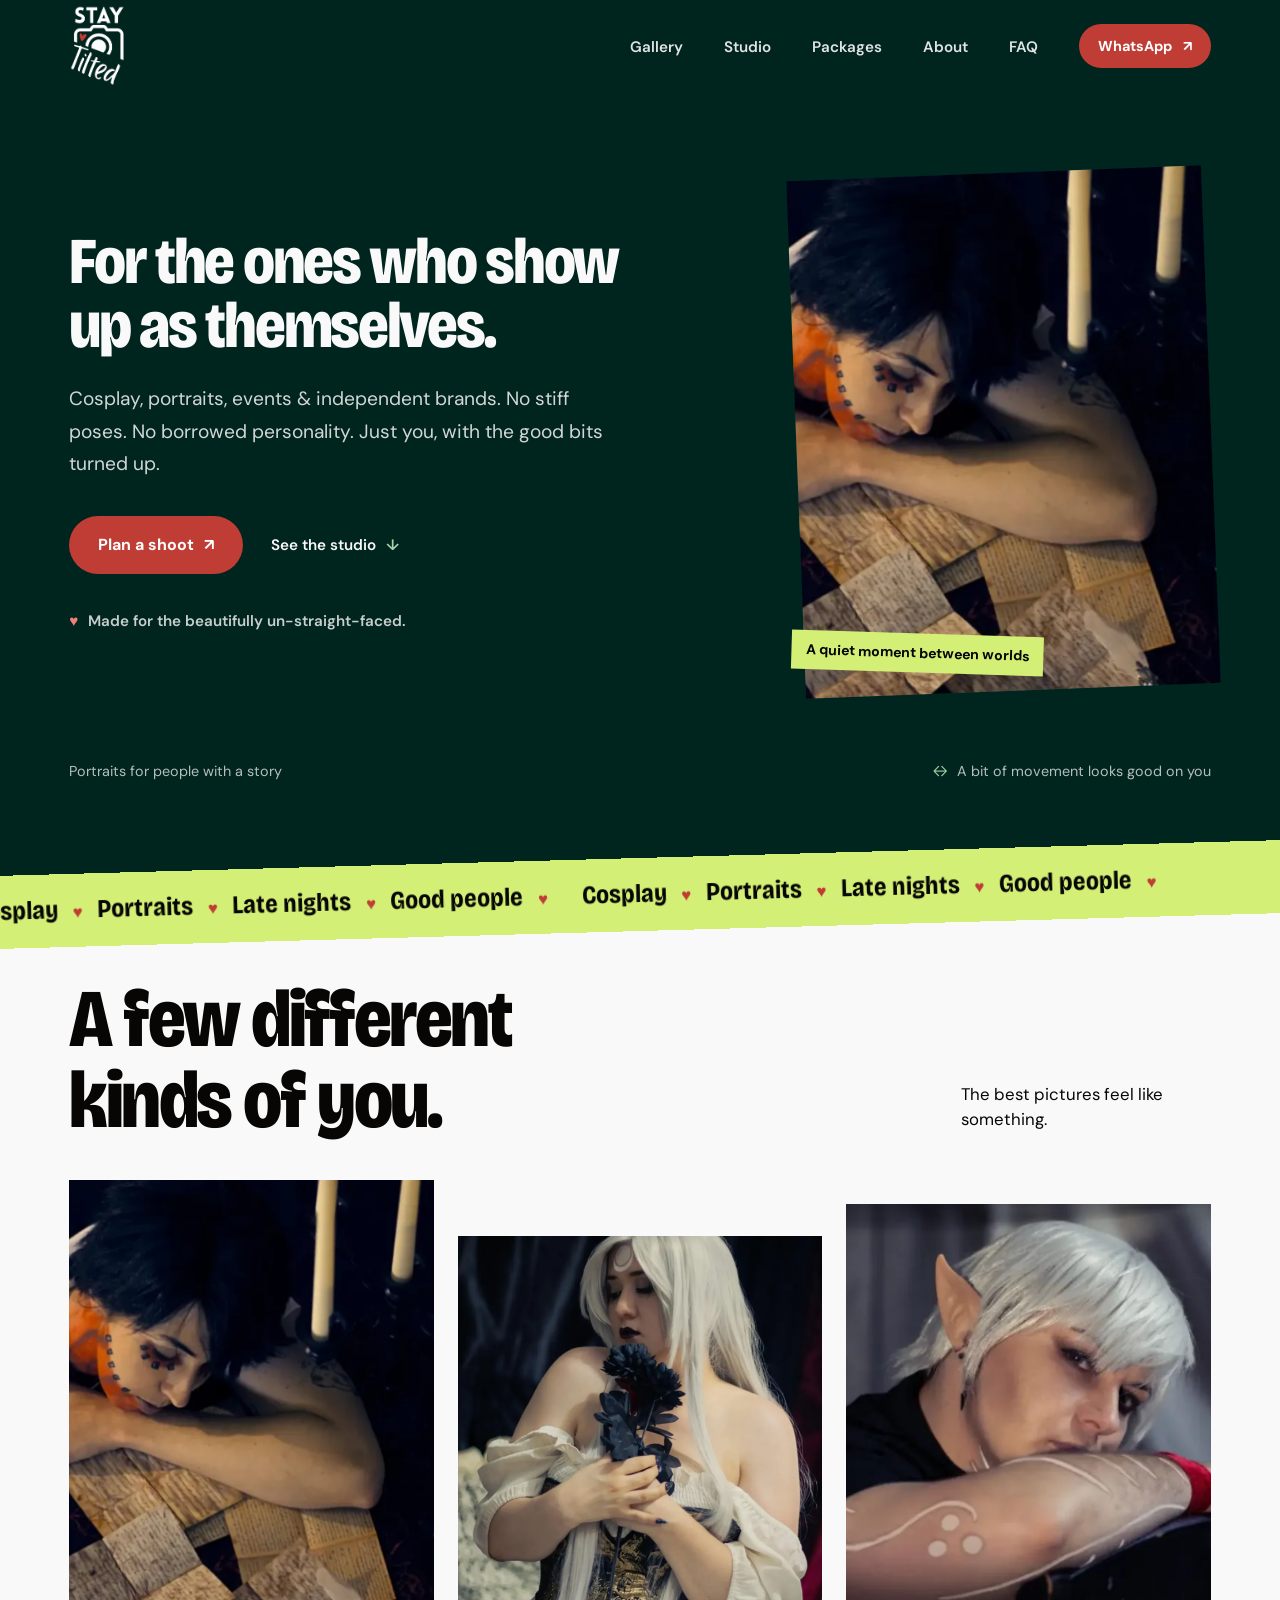
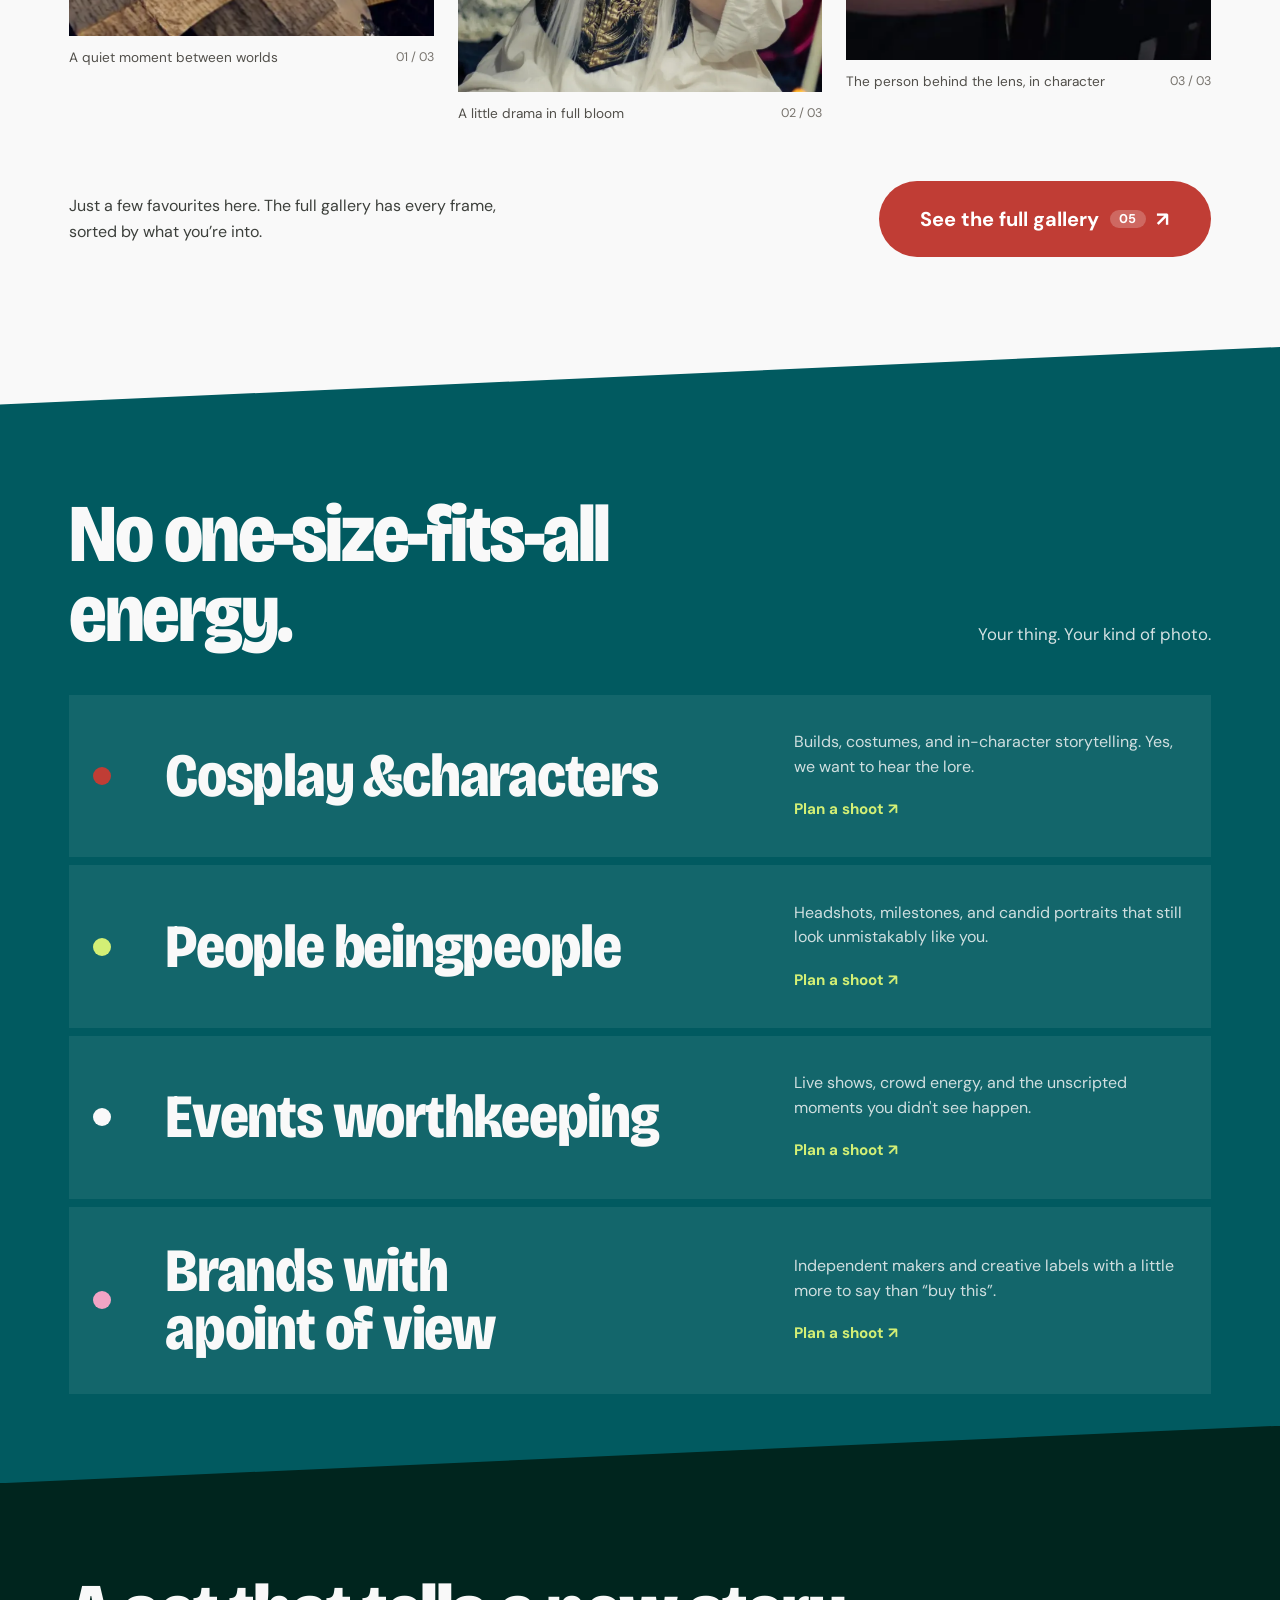
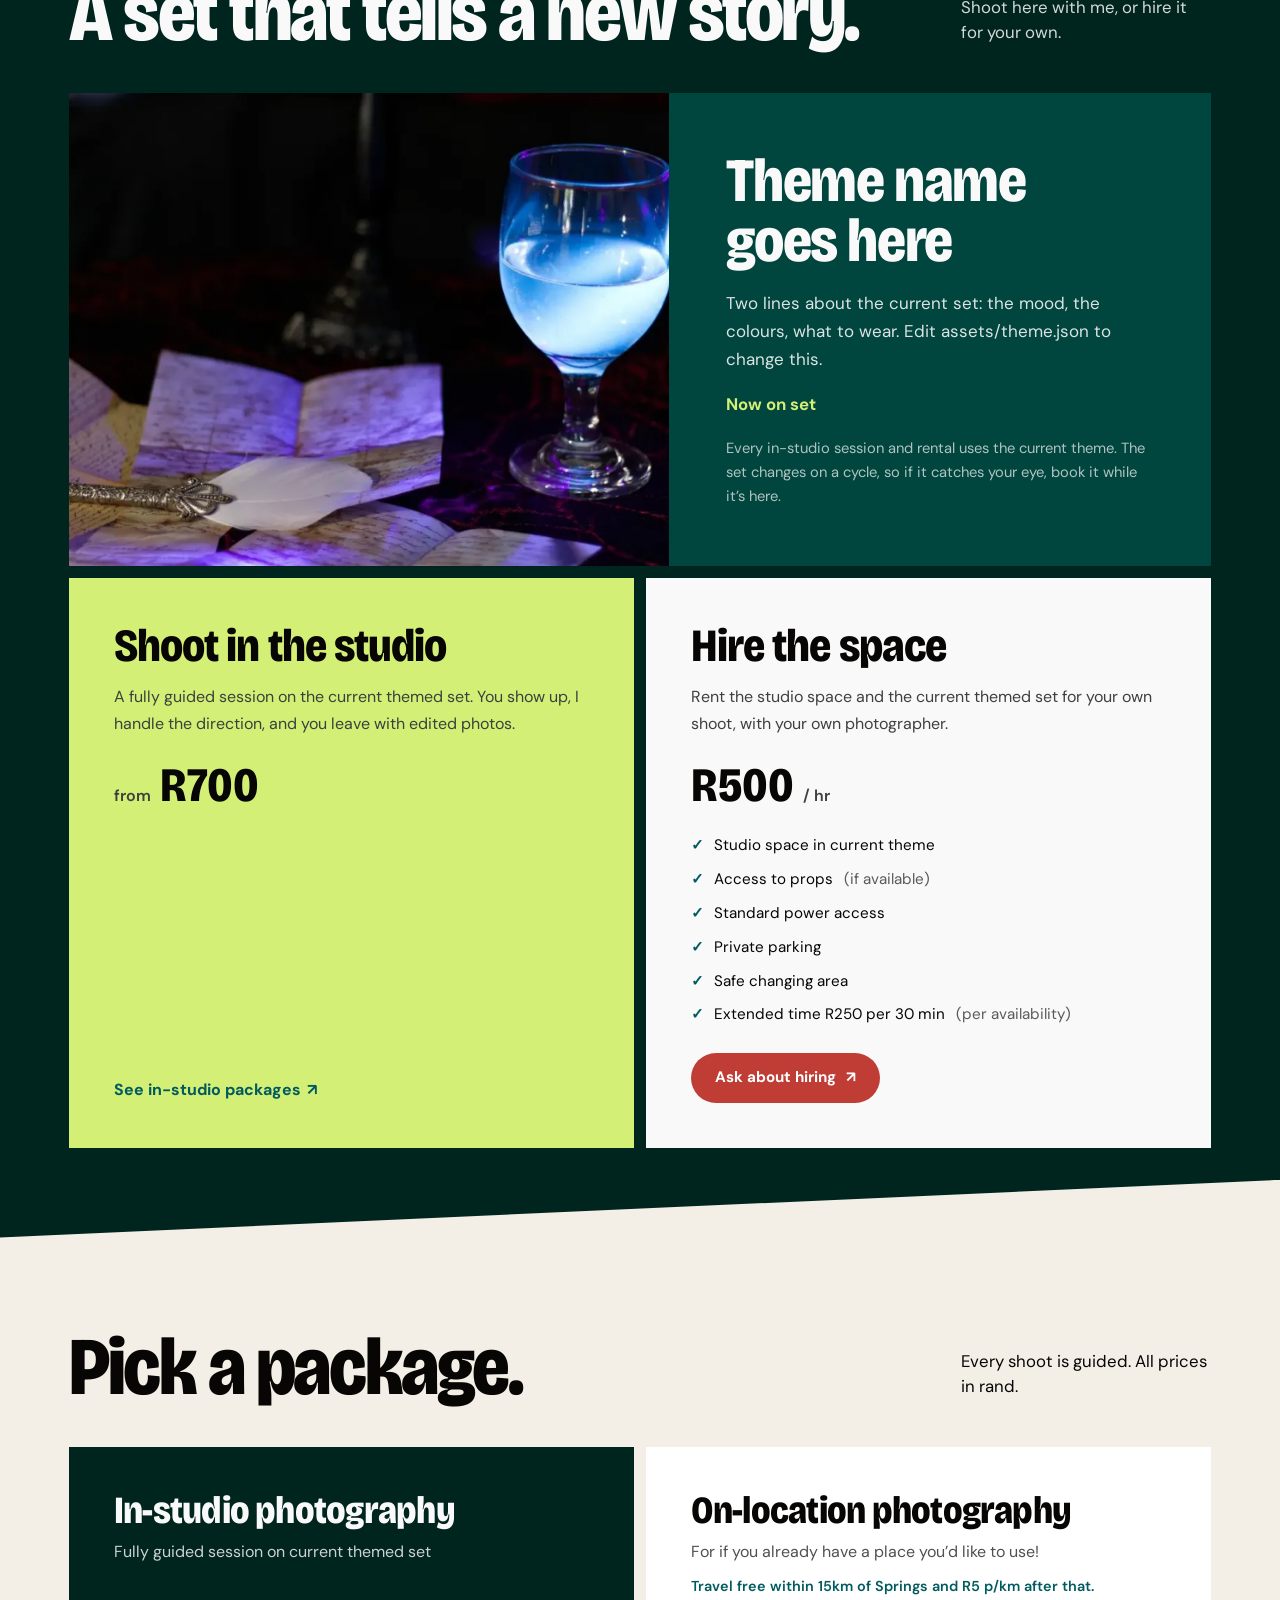
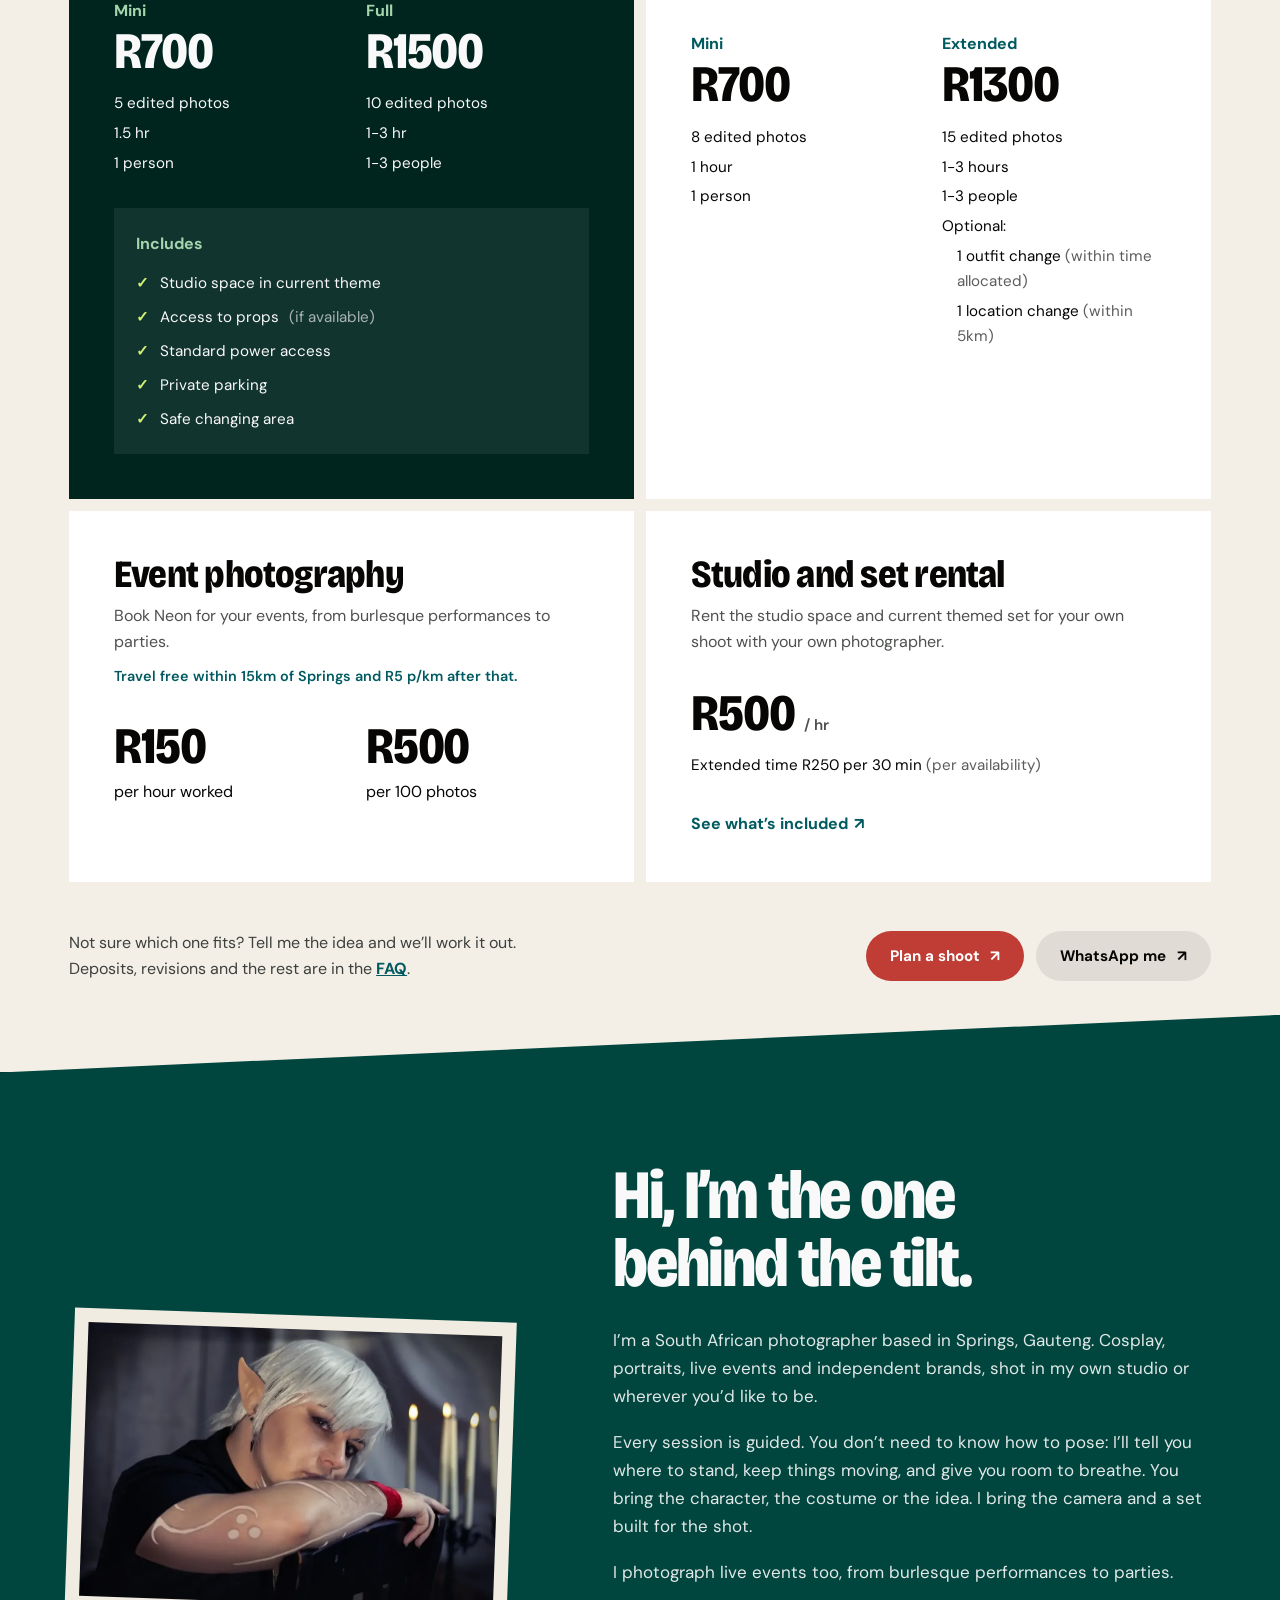
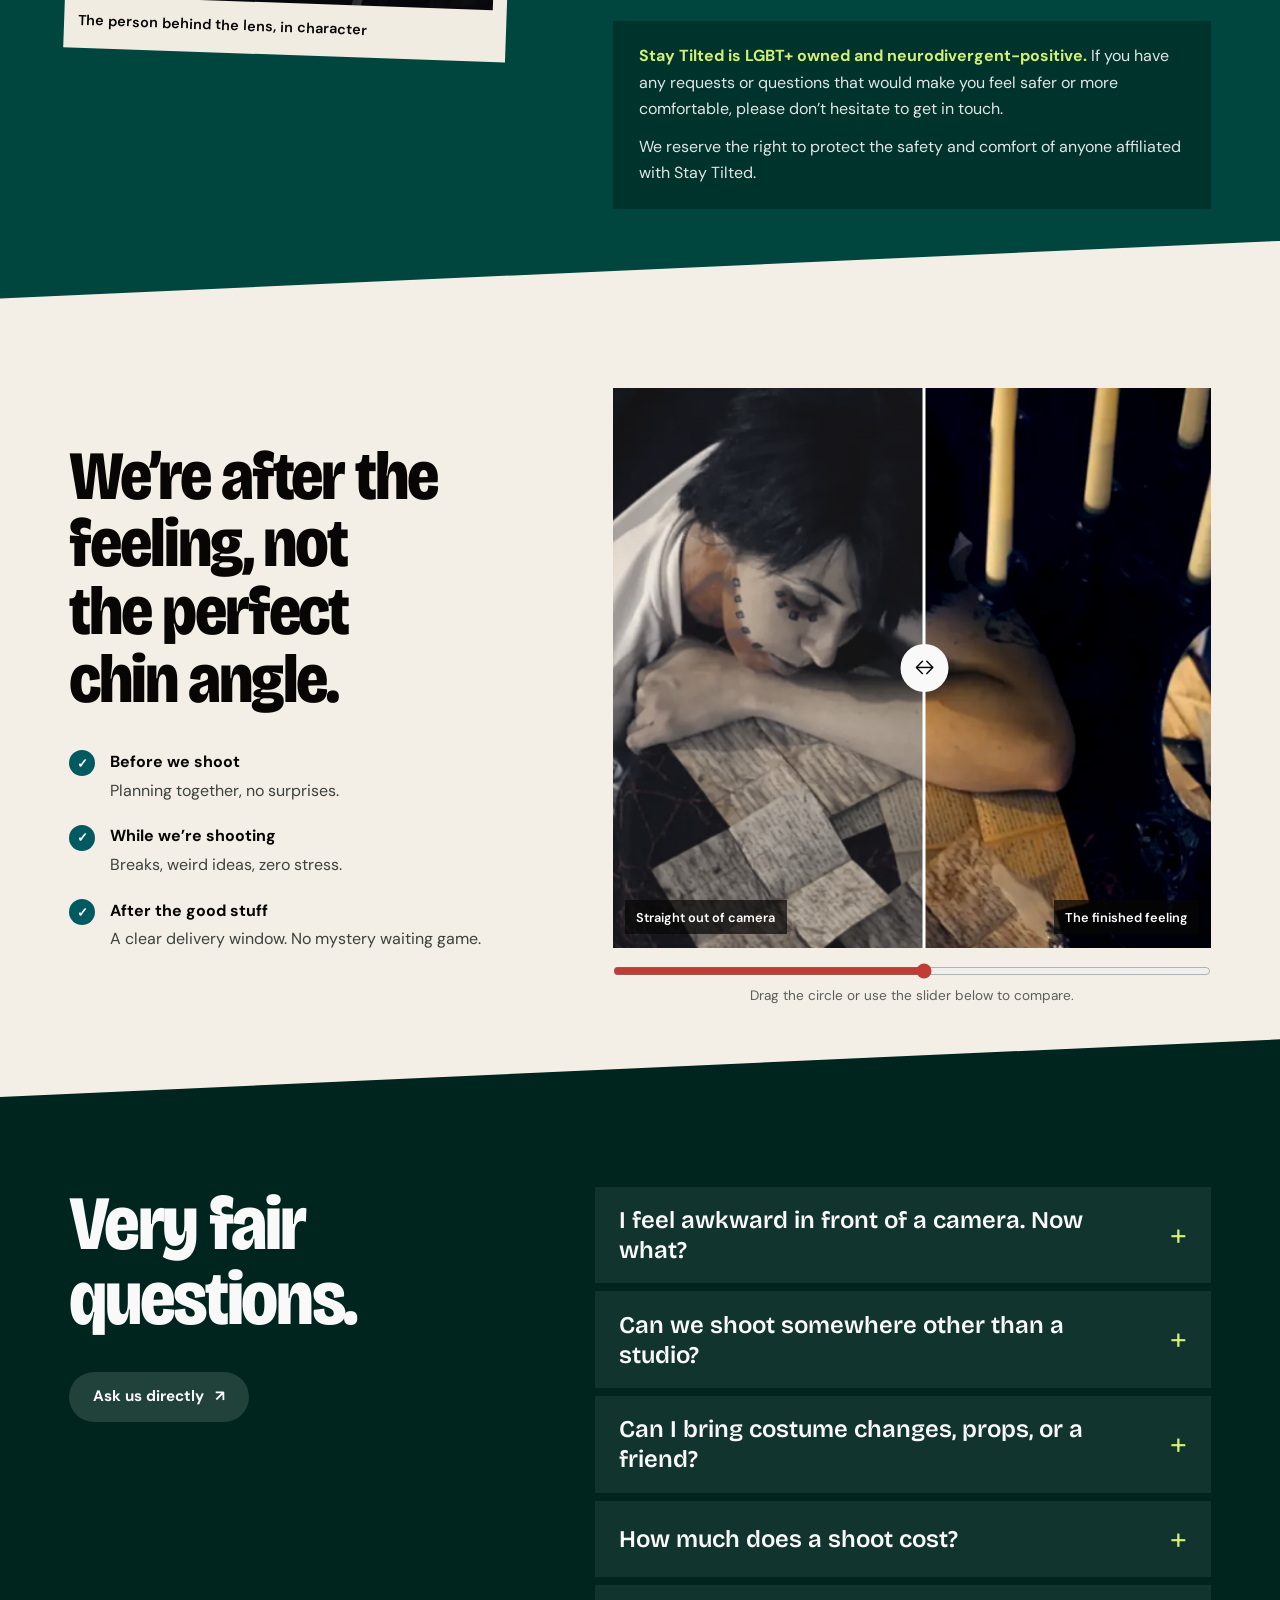
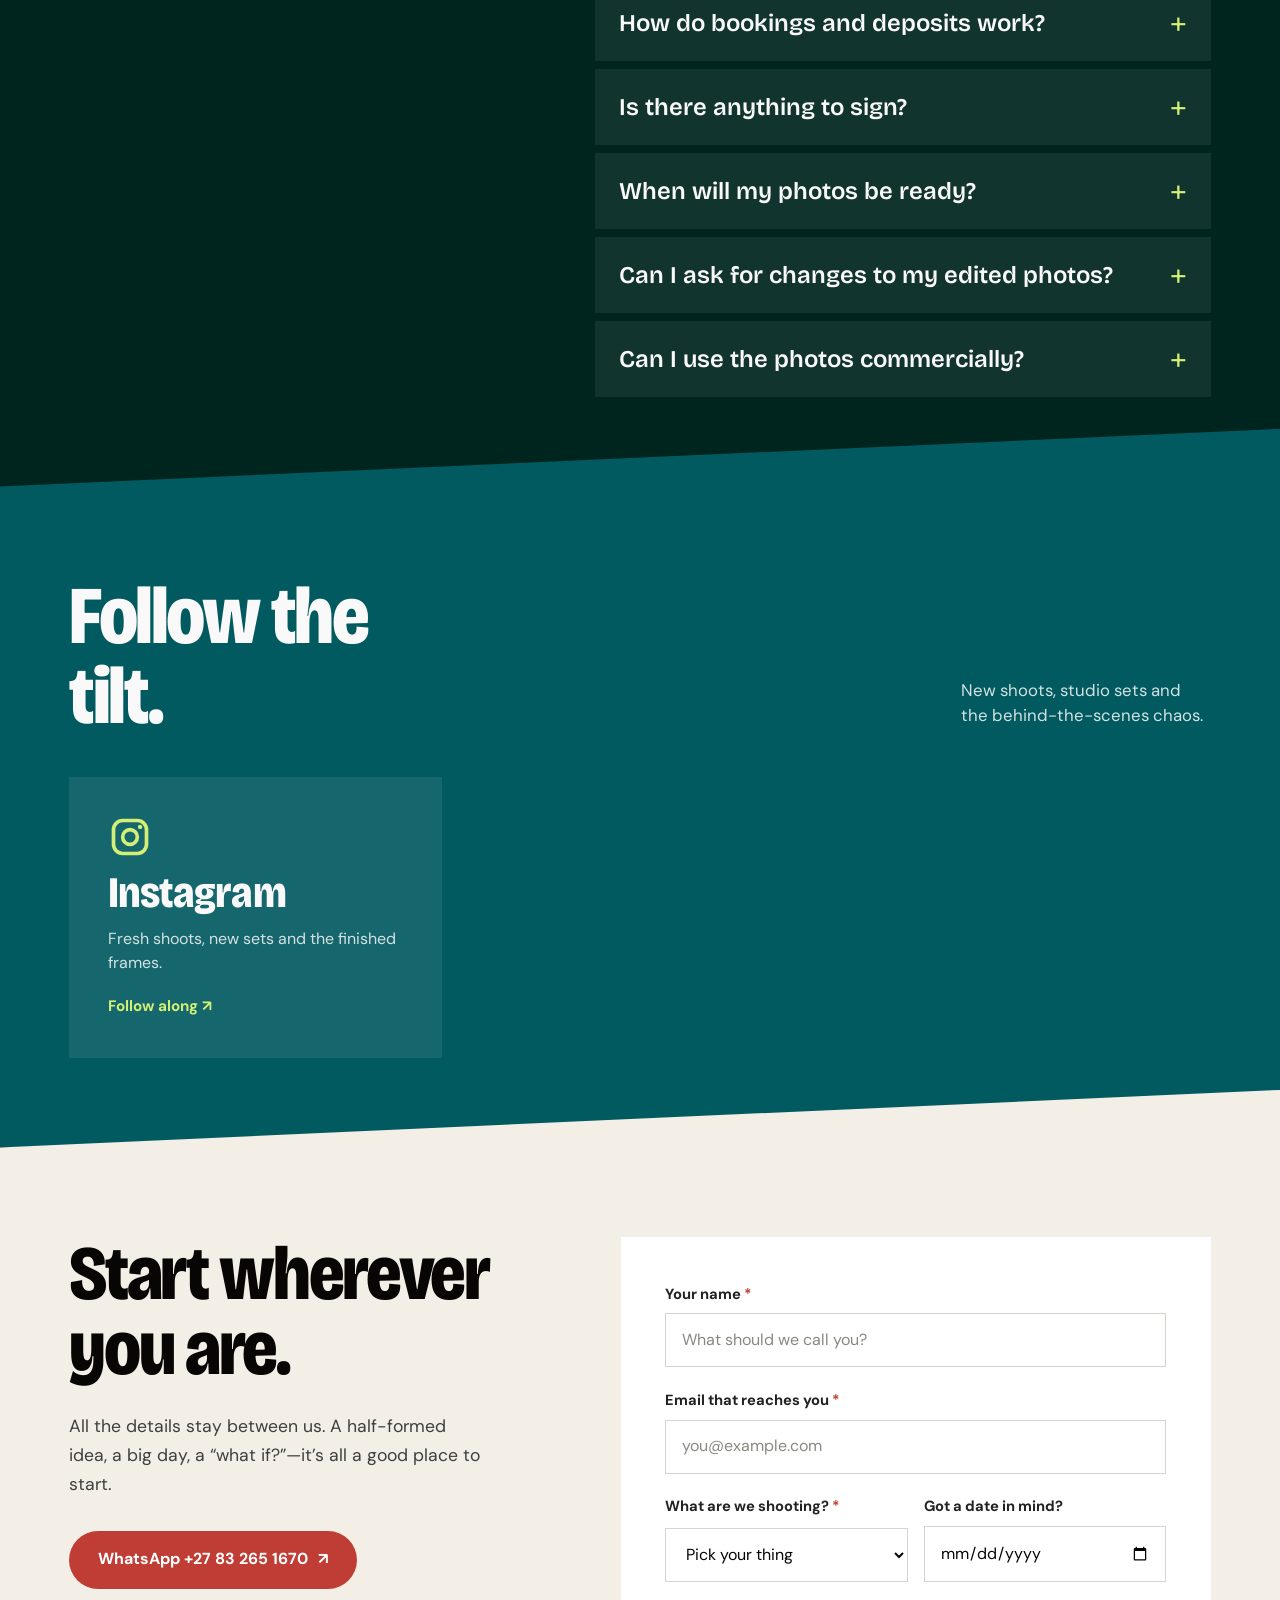
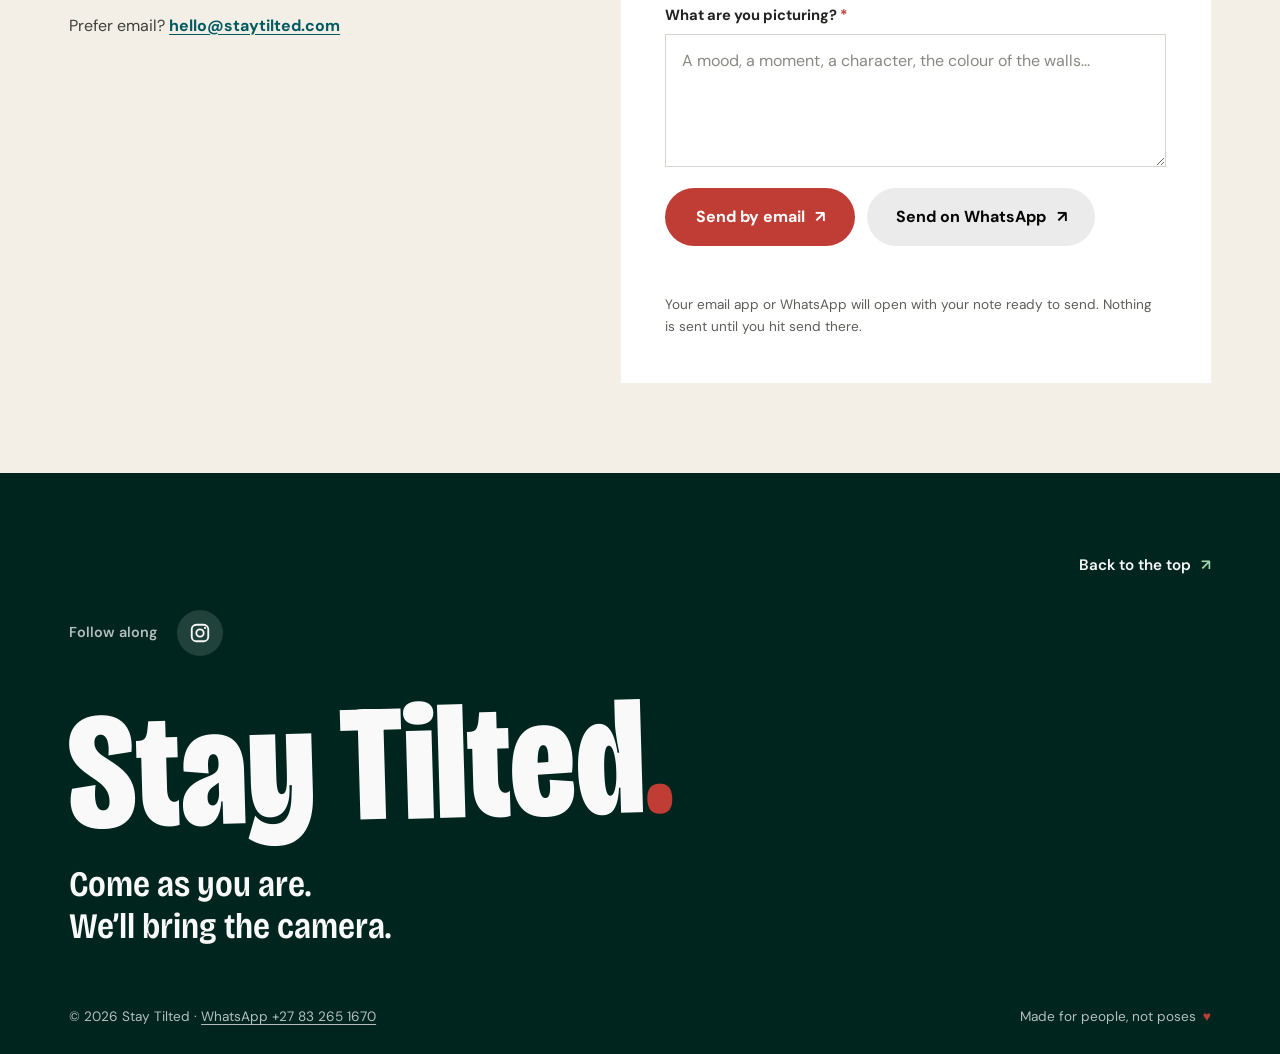
==== commit 3685cbb0: "Trim homepage gallery and refine call to action" ====
--- a/index.html
+++ b/index.html
@@ -96,7 +96,7 @@
           </div>
           <p class="heading-aside">The best pictures feel like <em>something.</em></p>
         </div>
-        <div class="gallery" data-limit="6" aria-live="polite">
+        <div class="gallery" data-limit="3" aria-live="polite">
         </div>
         <p class="gallery-empty" role="status">Loading photos from the studio library…</p>
         <div class="work-cta">
--- a/styles.css
+++ b/styles.css
@@ -436,6 +436,7 @@
 /* ---- Gallery teaser (home) + gallery page ---- */
 .work-cta { display: flex; flex-wrap: wrap; align-items: center; justify-content: space-between; gap: 1.5rem; margin-top: 3.5rem; }
 .work-cta p { max-width: 40ch; color: #3d403c; font-size: 1rem; }
+.work-cta .btn { min-height: 76px; padding-inline: 2.6rem; font-size: 1.25rem; }
 .count-pill { padding: .1rem .6rem; border-radius: 999px; background: rgba(255,255,255,.22); font-size: .8rem; }
 .count-pill:empty { display: none; }
 .chip-count { margin-left: .15rem; font-size: .8em; opacity: .6; }
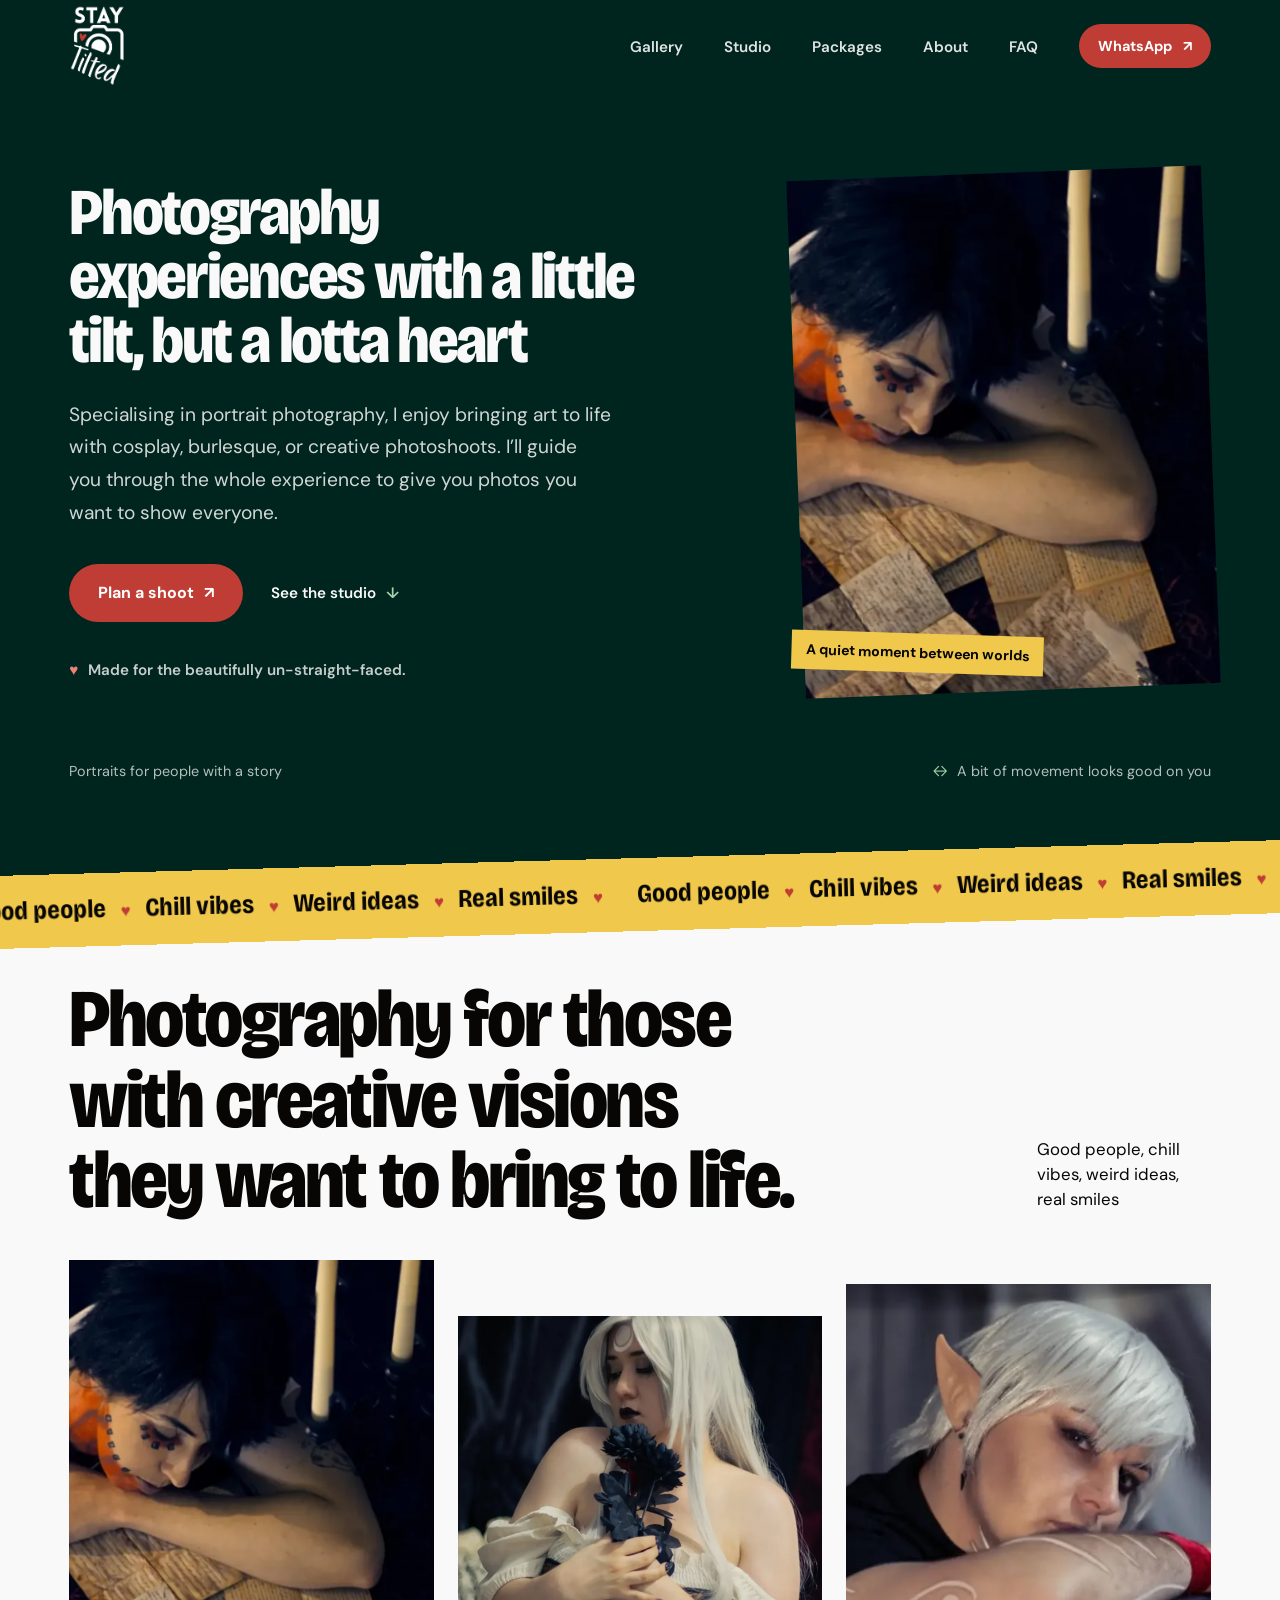
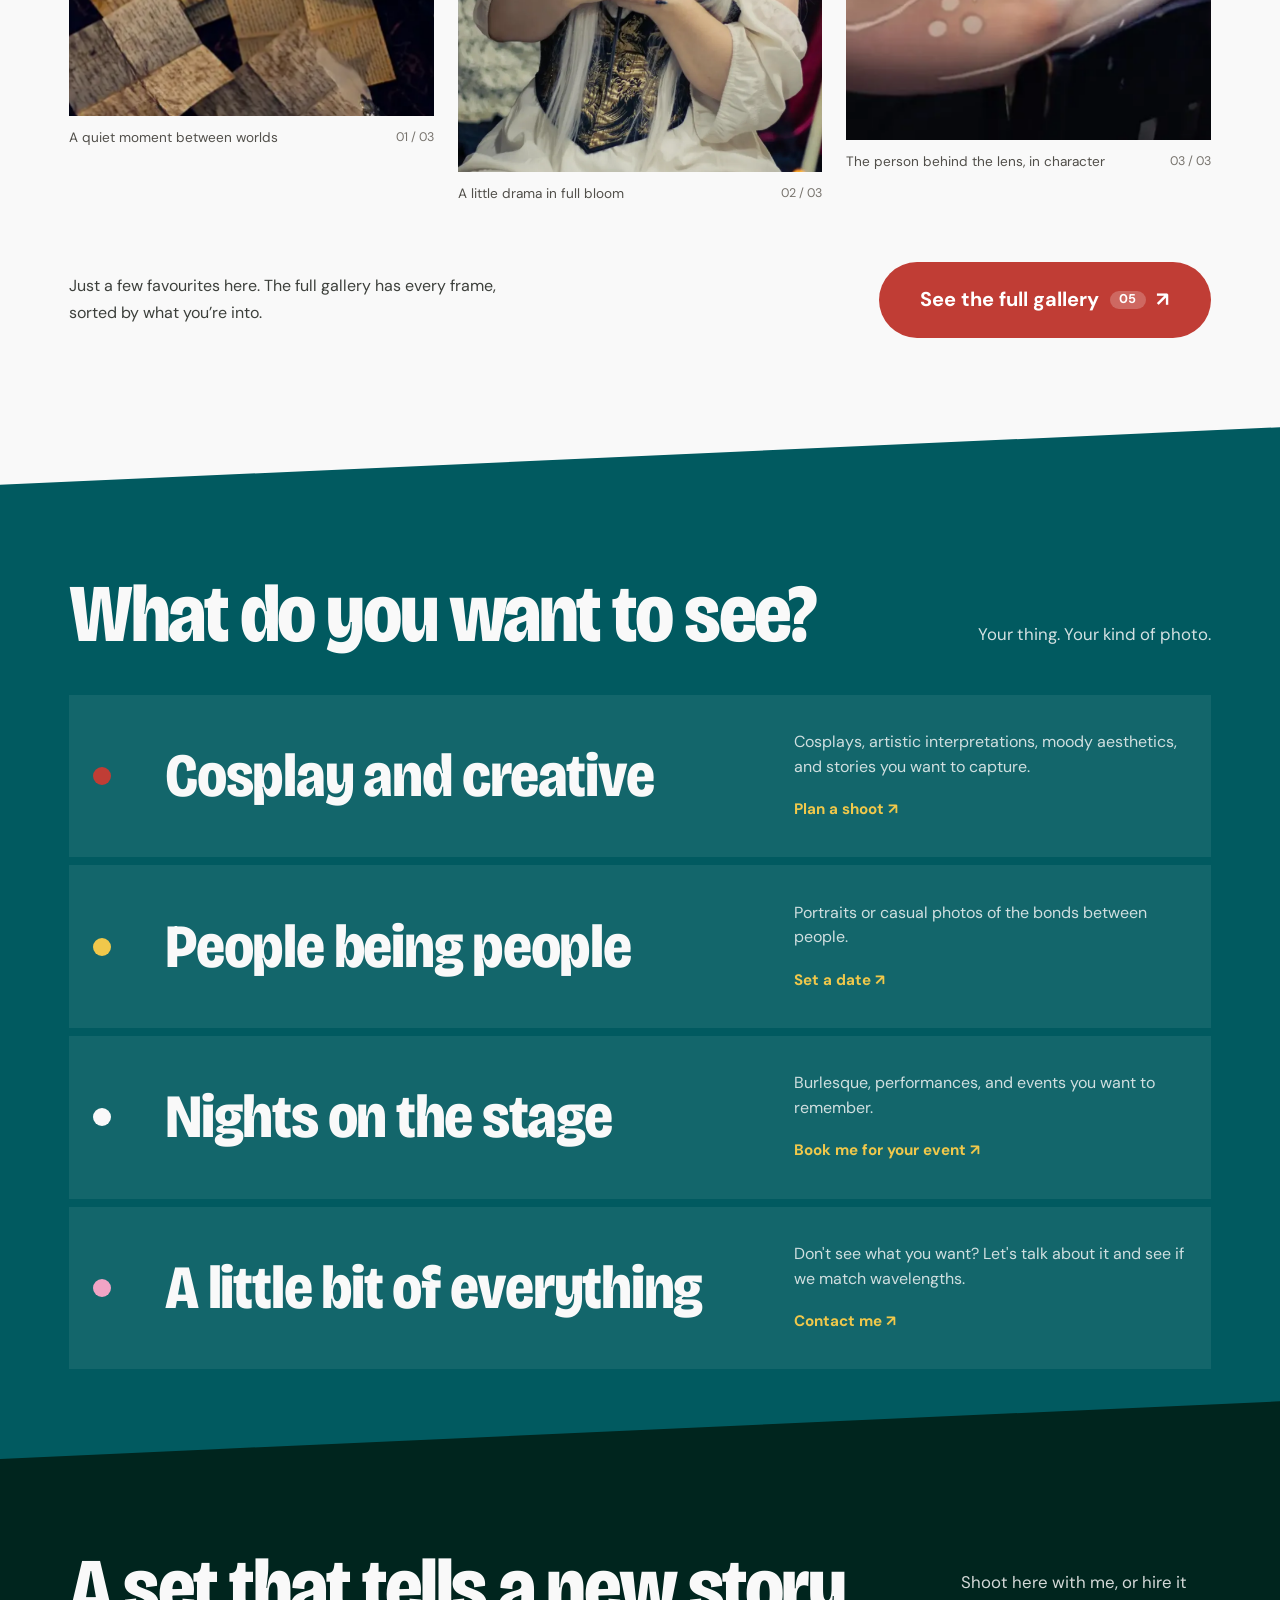
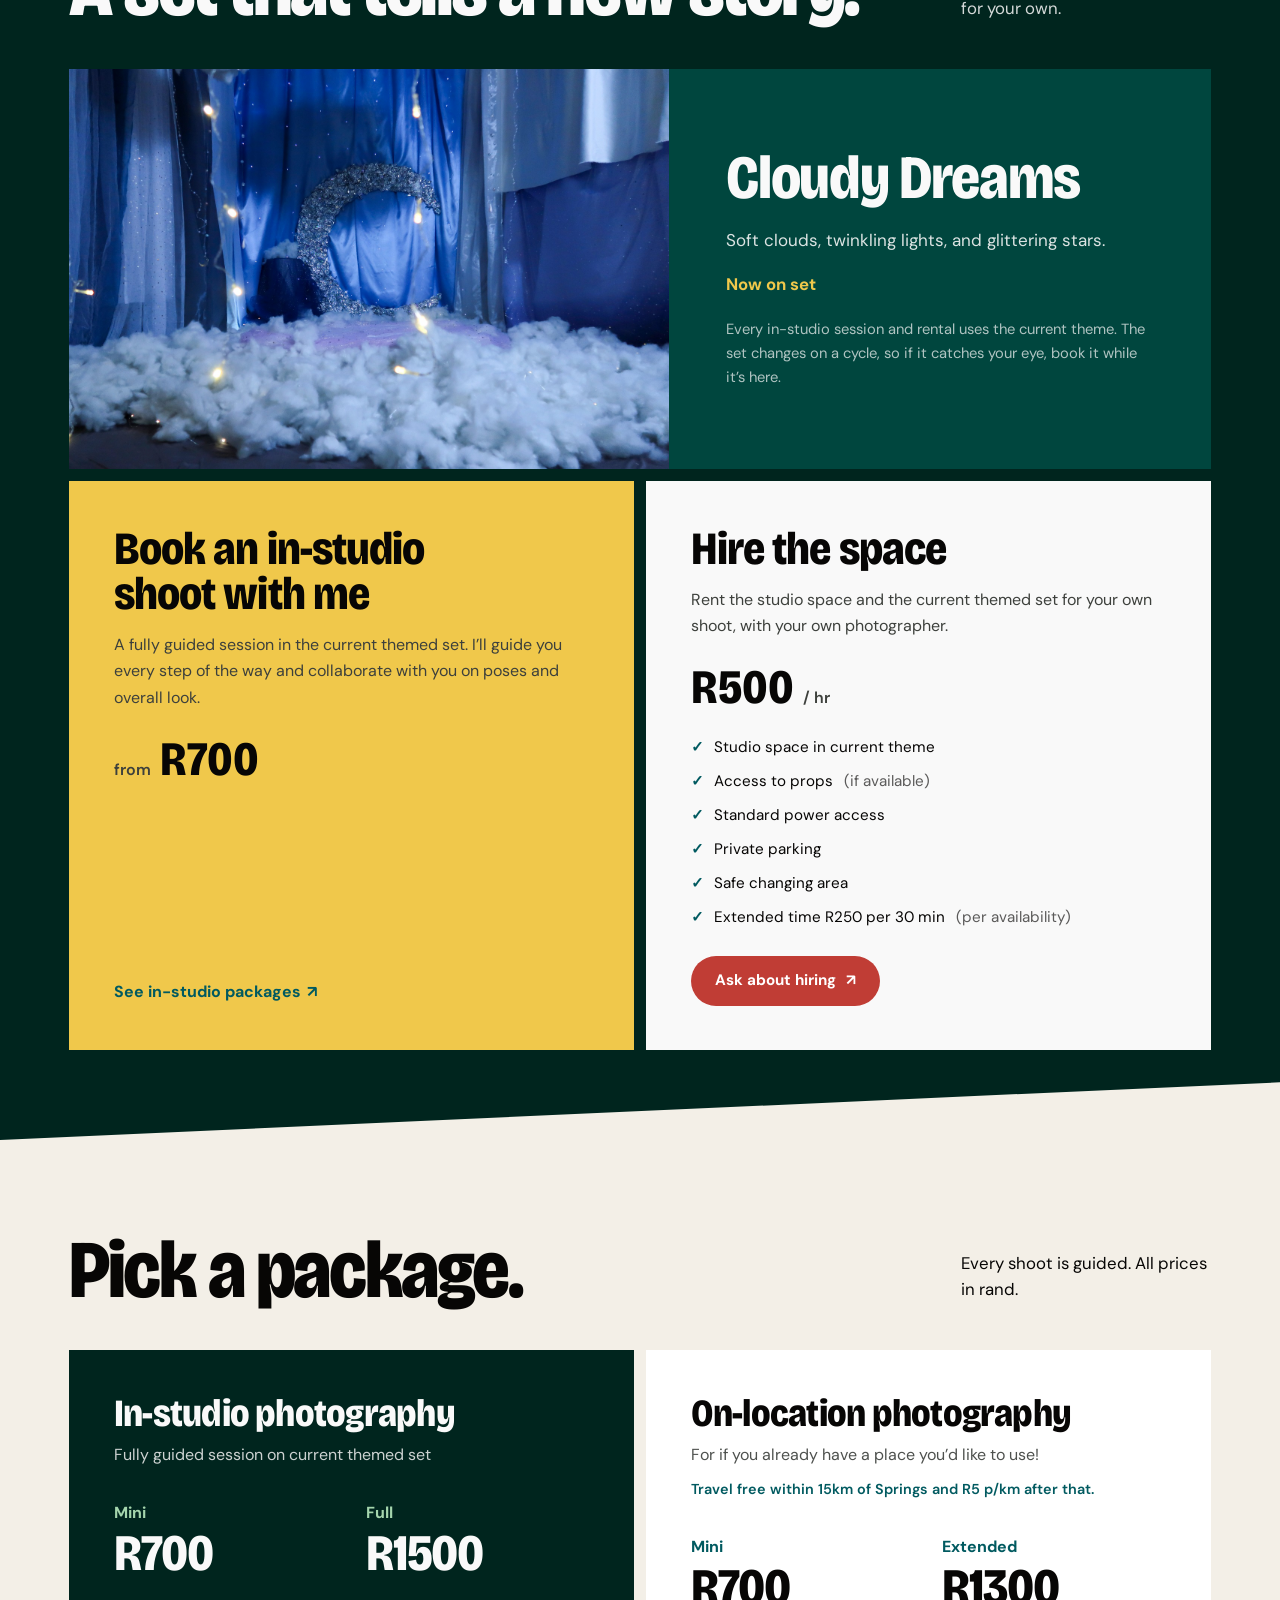
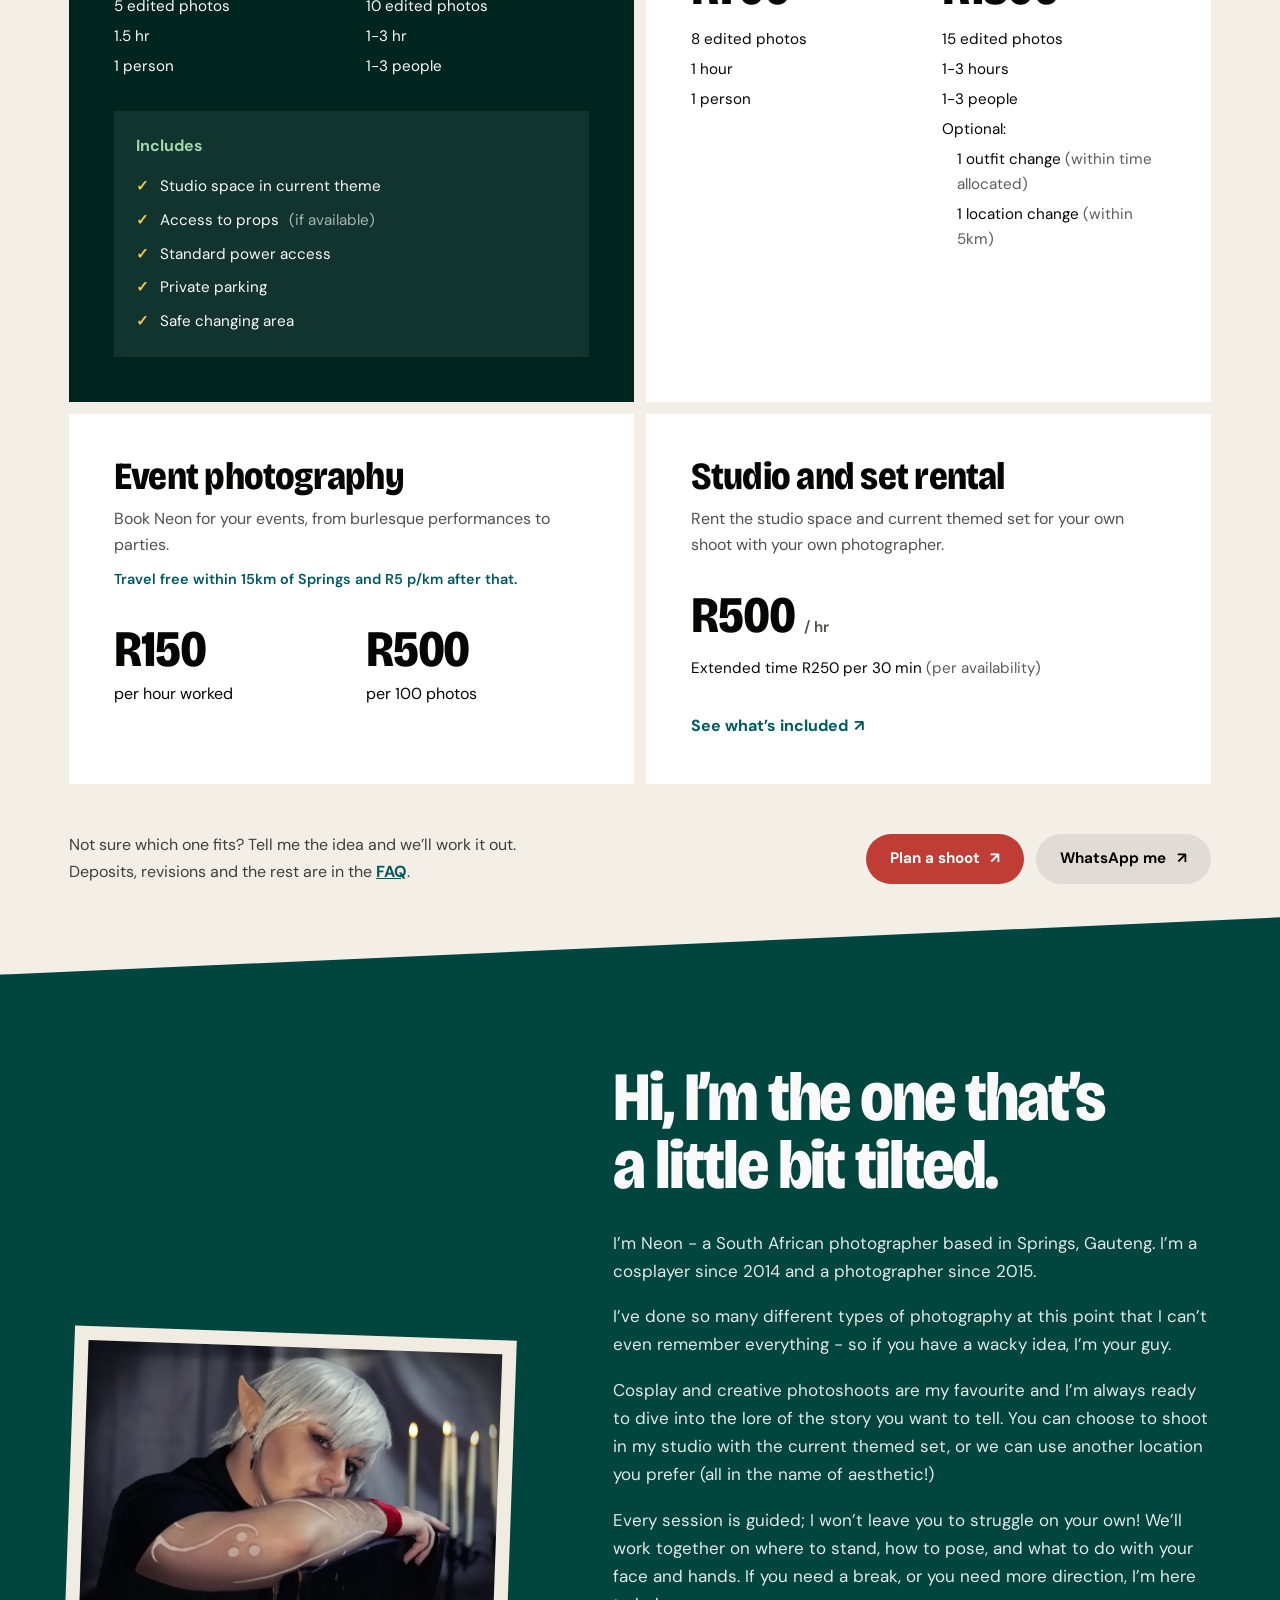
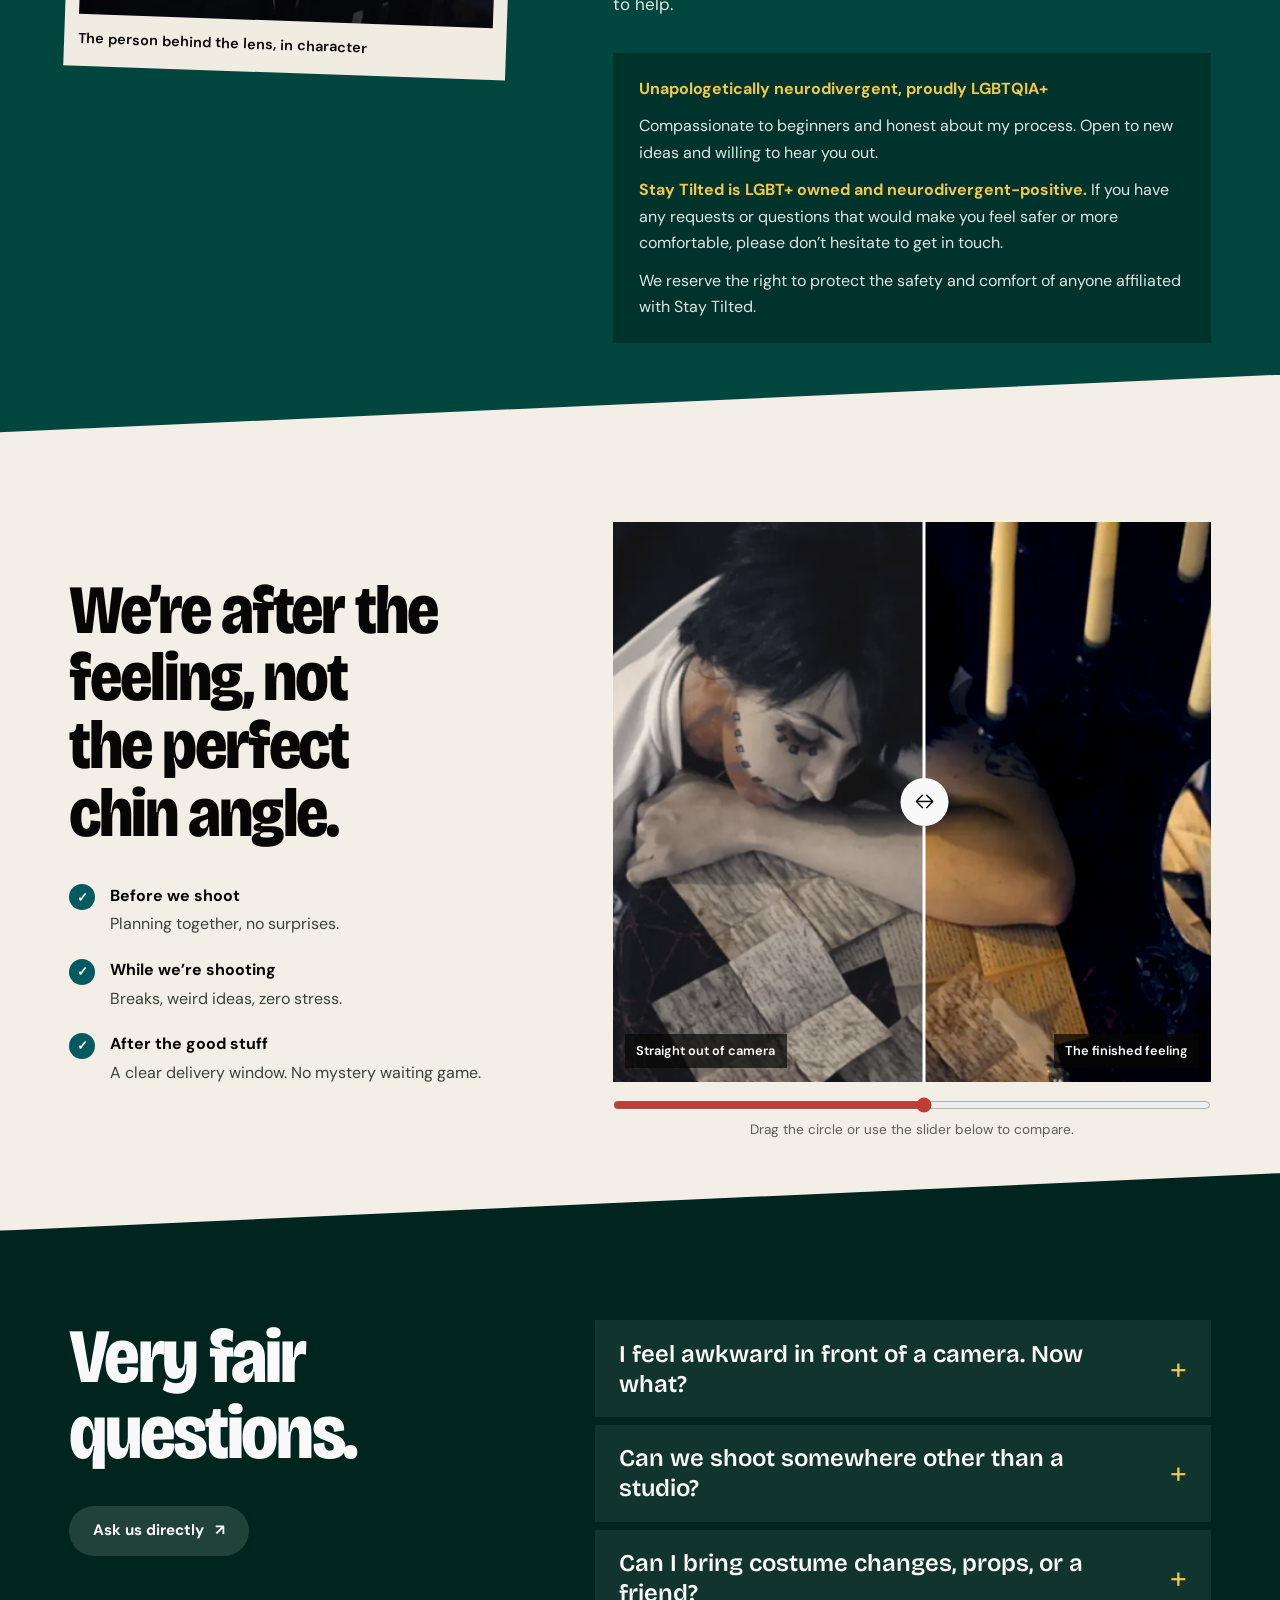
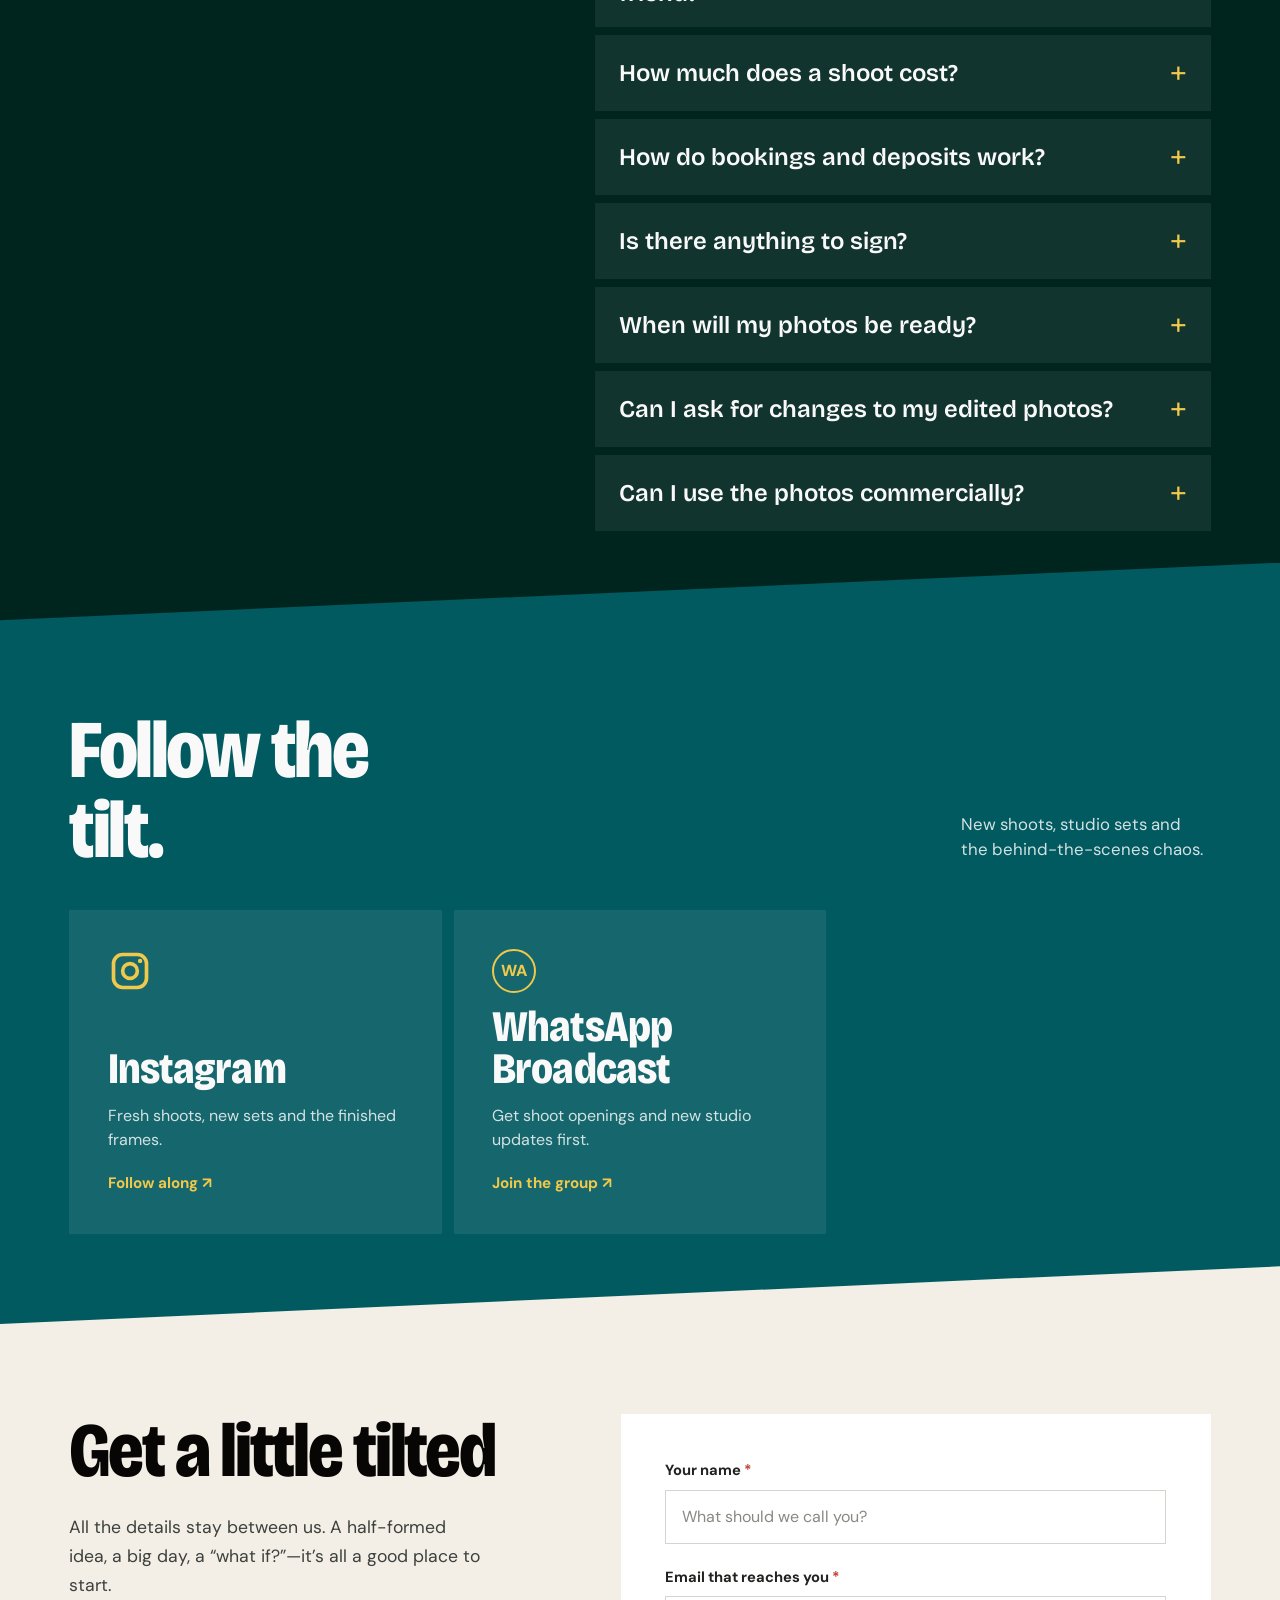
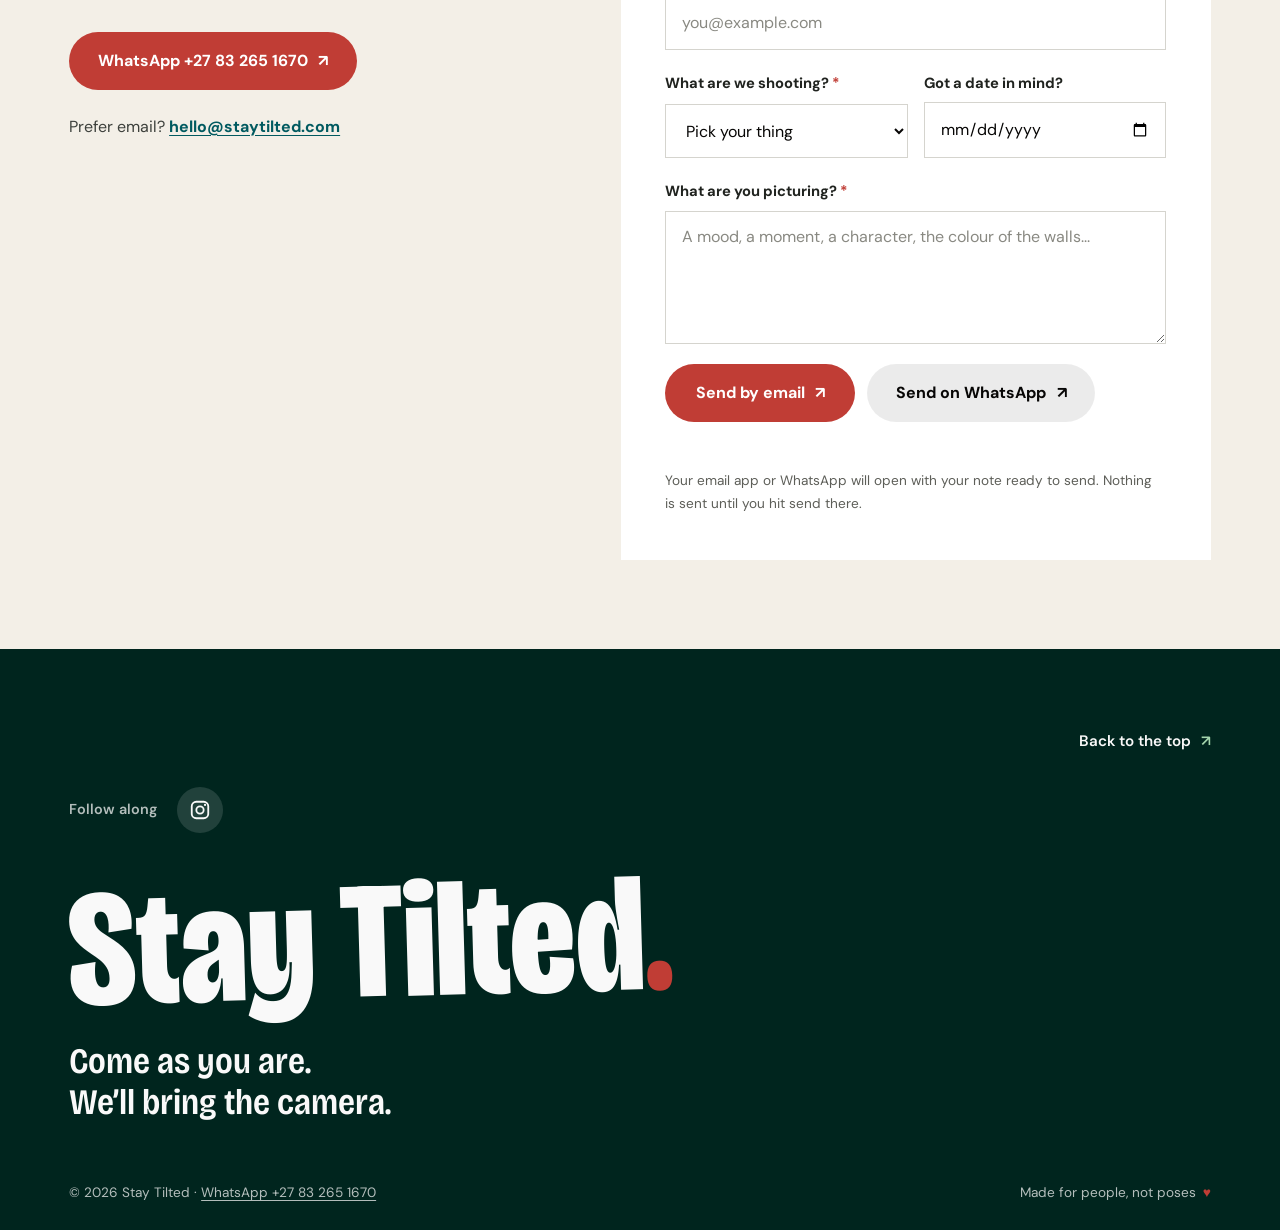
==== commit a6b3e90e: "Refresh Stay Tilted website" ====
--- a/index.html
+++ b/index.html
@@ -60,8 +60,8 @@
     <section class="hero" id="top" aria-labelledby="hero-title">
       <div class="container hero-layout">
         <div class="hero-copy">
-          <h1 id="hero-title">For the ones who <em>show up</em> as themselves.</h1>
-          <p class="hero-intro">Cosplay, portraits, events &amp; independent brands. No stiff poses. No borrowed personality. Just you, with the good bits turned up.</p>
+          <h1 id="hero-title">Photography experiences with a little tilt, but a lotta heart</h1>
+          <p class="hero-intro">Specialising in portrait photography, I enjoy bringing art to life with cosplay, burlesque, or creative photoshoots. I’ll guide you through the whole experience to give you photos you want to show everyone.</p>
           <div class="hero-actions">
             <a class="btn btn--red btn--large" href="#contact">Plan a shoot <span aria-hidden="true">↗</span></a>
             <a class="under-link" href="#studio">See the studio <span aria-hidden="true">↓</span></a>
@@ -81,10 +81,10 @@
       </div>
     </section>
 
-    <div class="ticker" aria-label="Cosplay, portraits, late nights, good people">
+    <div class="ticker" aria-label="Good people, chill vibes, weird ideas, real smiles">
       <div class="ticker-track" aria-hidden="true">
-        <span>Cosplay <b>♥</b> Portraits <b>♥</b> Late nights <b>♥</b> Good people <b>♥</b> </span>
-        <span>Cosplay <b>♥</b> Portraits <b>♥</b> Late nights <b>♥</b> Good people <b>♥</b> </span>
+        <span>Good people <b>♥</b> Chill vibes <b>♥</b> Weird ideas <b>♥</b> Real smiles <b>♥</b> </span>
+        <span>Good people <b>♥</b> Chill vibes <b>♥</b> Weird ideas <b>♥</b> Real smiles <b>♥</b> </span>
       </div>
     </div>
 
@@ -92,9 +92,9 @@
       <div class="container">
         <div class="section-heading work-heading">
           <div>
-            <h2 id="work-title">A few different<br>kinds of you.</h2>
-          </div>
-          <p class="heading-aside">The best pictures feel like <em>something.</em></p>
+            <h2 id="work-title">Photography for those with creative visions they want to bring to life.</h2>
+          </div>
+          <p class="heading-aside">Good people, chill vibes, weird ideas, real smiles</p>
         </div>
         <div class="gallery" data-limit="3" aria-live="polite">
         </div>
@@ -110,34 +110,34 @@
       <div class="container">
         <div class="section-heading services-heading">
           <div>
-            <h2 id="vibe-title">No one-size-fits-all<br>energy.</h2>
+            <h2 id="vibe-title">What do you want to see?</h2>
           </div>
           <p class="heading-aside">Your thing. Your <em>kind</em> of photo.</p>
         </div>
         <div class="service-grid">
           <article class="service-card service-card--play">
             <span class="service-symbol" aria-hidden="true"></span>
-            <h3>Cosplay &amp;<br>characters</h3>
-            <p>Builds, costumes, and in-character storytelling. Yes, we want to hear the lore.</p>
+            <h3>Cosplay and creative</h3>
+            <p>Cosplays, artistic interpretations, moody aesthetics, and stories you want to capture.</p>
             <a href="#contact" data-type="Cosplay">Plan a shoot <span aria-hidden="true">↗</span></a>
           </article>
           <article class="service-card service-card--be">
             <span class="service-symbol" aria-hidden="true"></span>
-            <h3>People being<br>people</h3>
-            <p>Headshots, milestones, and candid portraits that still look unmistakably like you.</p>
-            <a href="#contact" data-type="Portraits">Plan a shoot <span aria-hidden="true">↗</span></a>
+            <h3>People being people</h3>
+            <p>Portraits or casual photos of the bonds between people.</p>
+            <a href="#contact" data-type="Portraits">Set a date <span aria-hidden="true">↗</span></a>
           </article>
           <article class="service-card service-card--feel">
             <span class="service-symbol" aria-hidden="true"></span>
-            <h3>Events worth<br>keeping</h3>
-            <p>Live shows, crowd energy, and the unscripted moments you didn't see happen.</p>
-            <a href="#contact" data-type="Events">Plan a shoot <span aria-hidden="true">↗</span></a>
+            <h3>Nights on the stage</h3>
+            <p>Burlesque, performances, and events you want to remember.</p>
+            <a href="#contact" data-type="Events">Book me for your event <span aria-hidden="true">↗</span></a>
           </article>
           <article class="service-card service-card--make">
             <span class="service-symbol" aria-hidden="true"></span>
-            <h3>Brands with a<br>point of view</h3>
-            <p>Independent makers and creative labels with a little more to say than “buy this”.</p>
-            <a href="#contact" data-type="Brands">Plan a shoot <span aria-hidden="true">↗</span></a>
+            <h3>A little bit of everything</h3>
+            <p>Don't see what you want? Let's talk about it and see if we match wavelengths.</p>
+            <a href="#contact" data-type="Something else">Contact me <span aria-hidden="true">↗</span></a>
           </article>
         </div>
       </div>
@@ -165,8 +165,8 @@
 
         <div class="studio-paths">
           <article class="path">
-            <h3>Shoot in the studio</h3>
-            <p>A fully guided session on the current themed set. You show up, I handle the direction, and you leave with edited photos.</p>
+            <h3>Book an in-studio shoot with me</h3>
+            <p>A fully guided session in the current themed set. I’ll guide you every step of the way and collaborate with you on poses and overall look.</p>
             <p class="path-price"><small>from</small> R700</p>
             <a class="path-link" href="#packages">See in-studio packages <span aria-hidden="true">↗</span></a>
           </article>
@@ -297,11 +297,14 @@
           <figcaption>The person behind the lens, in character</figcaption>
         </figure>
         <div class="about-copy">
-          <h2 id="about-title">Hi, I’m the one behind the <em>tilt</em>.</h2>
-          <p>I’m a South African photographer based in Springs, Gauteng. Cosplay, portraits, live events and independent brands, shot in my own studio or wherever you’d like to be.</p>
-          <p>Every session is guided. You don’t need to know how to pose: I’ll tell you where to stand, keep things moving, and give you room to breathe. You bring the character, the costume or the idea. I bring the camera and a set built for the shot.</p>
-          <p>I photograph live events too, from burlesque performances to parties.</p>
+          <h2 id="about-title">Hi, I’m the one that’s a little bit tilted.</h2>
+          <p>I’m Neon - a South African photographer based in Springs, Gauteng. I’m a cosplayer since 2014 and a photographer since 2015.</p>
+          <p>I’ve done so many different types of photography at this point that I can’t even remember everything - so if you have a wacky idea, I’m your guy.</p>
+          <p>Cosplay and creative photoshoots are my favourite and I’m always ready to dive into the lore of the story you want to tell. You can choose to shoot in my studio with the current themed set, or we can use another location you prefer (all in the name of aesthetic!)</p>
+          <p>Every session is guided; I won’t leave you to struggle on your own! We’ll work together on where to stand, how to pose, and what to do with your face and hands. If you need a break, or you need more direction, I’m here to help.</p>
           <div class="about-note">
+            <p><strong>Unapologetically neurodivergent, proudly LGBTQIA+</strong></p>
+            <p>Compassionate to beginners and honest about my process. Open to new ideas and willing to hear you out.</p>
             <p><strong>Stay Tilted is LGBT+ owned and neurodivergent-positive.</strong> If you have any requests or questions that would make you feel safer or more comfortable, please don’t hesitate to get in touch.</p>
             <p>We reserve the right to protect the safety and comfort of anyone affiliated with Stay Tilted.</p>
           </div>
@@ -347,11 +350,11 @@
           </details>
           <details>
             <summary>Can we shoot somewhere other than a studio?</summary>
-            <p>Absolutely. Your favourite coffee shop, a quiet bit of coastline, a convention floor, your own living room—we’ll find a place that feels like you. On-location sessions travel free within 15km of Springs, then R5 per km after that.</p>
+            <p>Absolutely. We’ll find a place that feels comfortable or matches your vision. On-location sessions' travel is free within 15km of Springs, then R5 per km after that.</p>
           </details>
           <details>
             <summary>Can I bring costume changes, props, or a friend?</summary>
-            <p>Please do. Bring the outfit, the prop, the hype person, and anything else that helps you feel at home in front of the camera. Additional studio props may be made available on request.</p>
+            <p>Please do! Bring the outfit, the prop, the hype person, and anything else that helps you feel at home in front of the camera. Additional studio props may be made available on request. Just remember the time limit!</p>
           </details>
           <details>
             <summary>How much does a shoot cost?</summary>
@@ -375,7 +378,7 @@
           </details>
           <details>
             <summary>Can I use the photos commercially?</summary>
-            <p>All photos paid for are free for the models and photographers to use for commercial purposes without mandatory credit, but credit is appreciated.</p>
+            <p>All paid photos are free for the models and photographers to use for commercial purposes without mandatory credit, but credit is still appreciated!</p>
           </details>
         </div>
       </div>
@@ -397,6 +400,12 @@
             <p>Fresh shoots, new sets and the finished frames.</p>
             <span class="social-go">Follow along <span aria-hidden="true">↗</span></span>
           </a>
+          <a class="social-card" href="https://chat.whatsapp.com/CgTaluMoGWV9C4NAJb2V91" target="_blank" rel="noopener">
+            <span class="social-icon broadcast-icon" aria-hidden="true">WA</span>
+            <h3>WhatsApp Broadcast</h3>
+            <p>Get shoot openings and new studio updates first.</p>
+            <span class="social-go">Join the group <span aria-hidden="true">↗</span></span>
+          </a>
         </div>
       </div>
     </section>
@@ -404,7 +413,7 @@
     <section class="section contact on-light" id="contact" aria-labelledby="contact-title">
       <div class="container contact-grid">
         <div class="contact-copy">
-          <h2 id="contact-title">Start wherever you are.</h2>
+          <h2 id="contact-title">Get a little tilted</h2>
           <p class="contact-intro">All the details stay between us. A half-formed idea, a big day, a “what if?”—it’s all a good place to start.</p>
           <a class="btn btn--red btn--large contact-wa" href="https://wa.me/27832651670?text=Hi%20Stay%20Tilted%2C%20I%27d%20like%20to%20ask%20about%20a%20shoot." target="_blank" rel="noopener">WhatsApp +27 83 265 1670 <span aria-hidden="true">↗</span></a>
           <p class="contact-email">Prefer email? <a href="mailto:hello@staytilted.com">hello@staytilted.com</a></p>
--- a/styles.css
+++ b/styles.css
@@ -7,7 +7,7 @@
   --paper: #f3efe7;
   --red: #c03d35;
   --ink: #070605;
-  --lime: #d3ef75;
+  --lime: #f0c84b;
   --pink: #f1a4c5;
   --mint: #a4d5ad;
   --display: "Bricolage Grotesque", "Avenir Next", system-ui, sans-serif;
@@ -461,6 +461,7 @@
 .social-grid { display: grid; grid-template-columns: repeat(3, minmax(0, 1fr)); gap: .75rem; }
 .social-card { position: relative; display: flex; min-height: 280px; flex-direction: column; align-items: flex-start; gap: .8rem; padding: clamp(1.5rem, 3vw, 2.4rem); color: var(--cream); background: rgba(249,249,249,.08); text-decoration: none; transition: background-color .25s, color .25s; }
 .social-icon { width: 44px; height: 44px; margin-bottom: auto; color: var(--lime); transition: color .25s; }
+.broadcast-icon { display: grid; place-items: center; border: 2px solid currentColor; border-radius: 50%; font-size: 1rem; font-weight: 800; line-height: 1; }
 .social-card h3 { font-size: clamp(2.2rem, 3.4vw, 3.2rem); font-weight: 800; }
 .social-card p { max-width: 30ch; color: rgba(249,249,249,.84); font-size: 1rem; line-height: 1.5; transition: color .25s; }
 .social-go { margin-top: .4rem; color: var(--lime); font-size: .95rem; font-weight: 700; transition: color .25s; }
